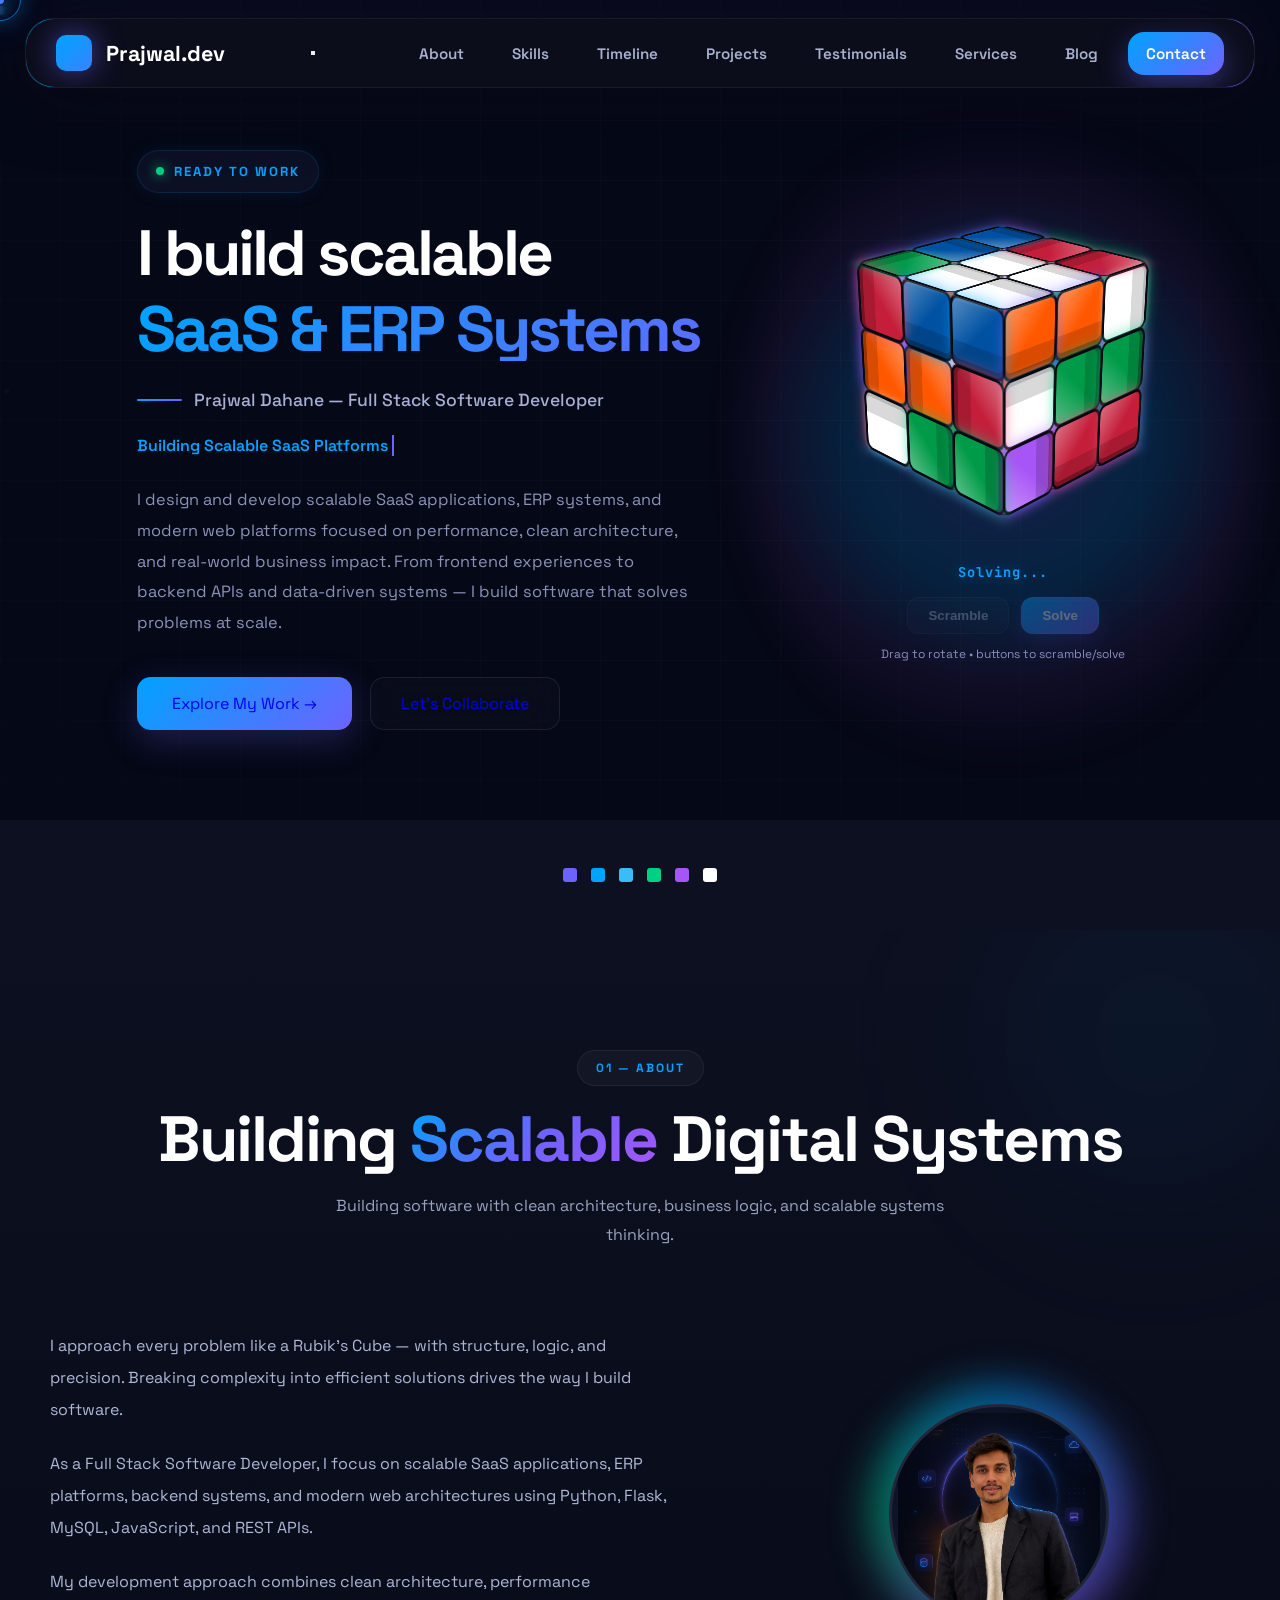
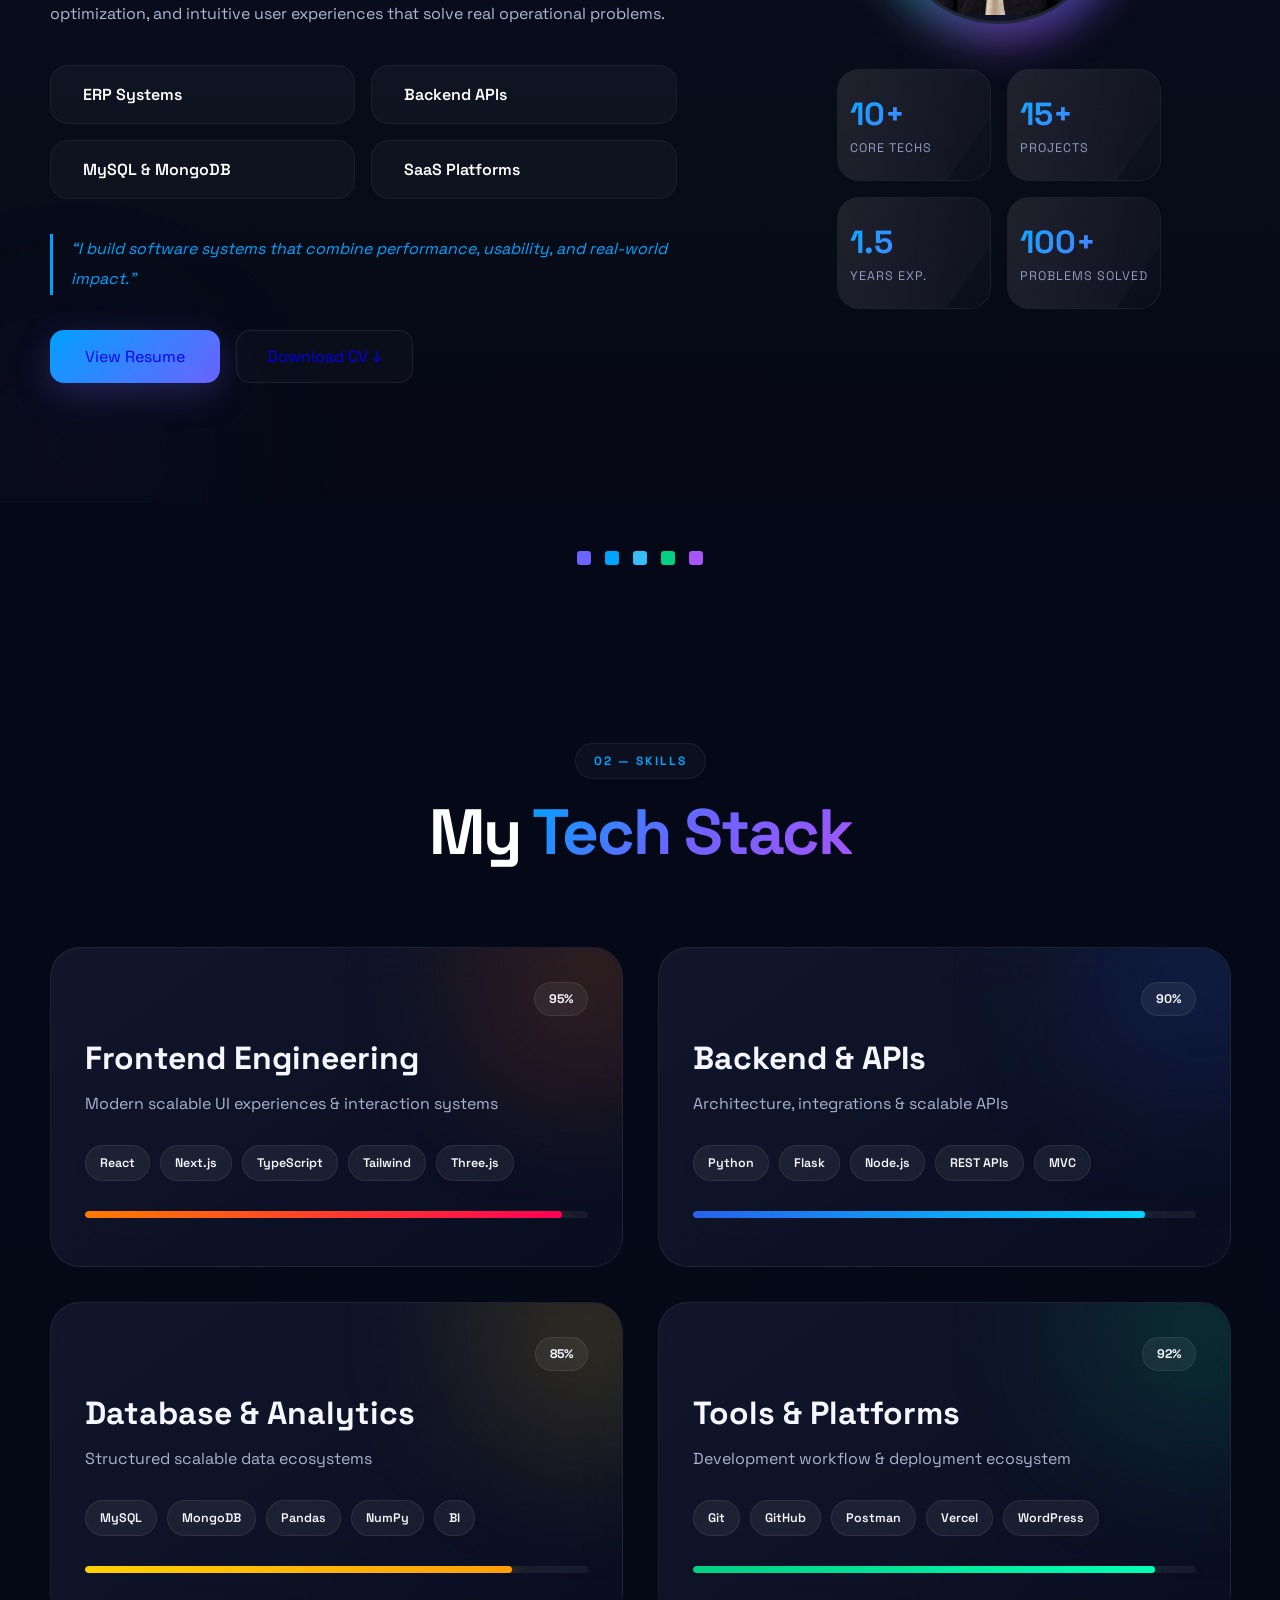
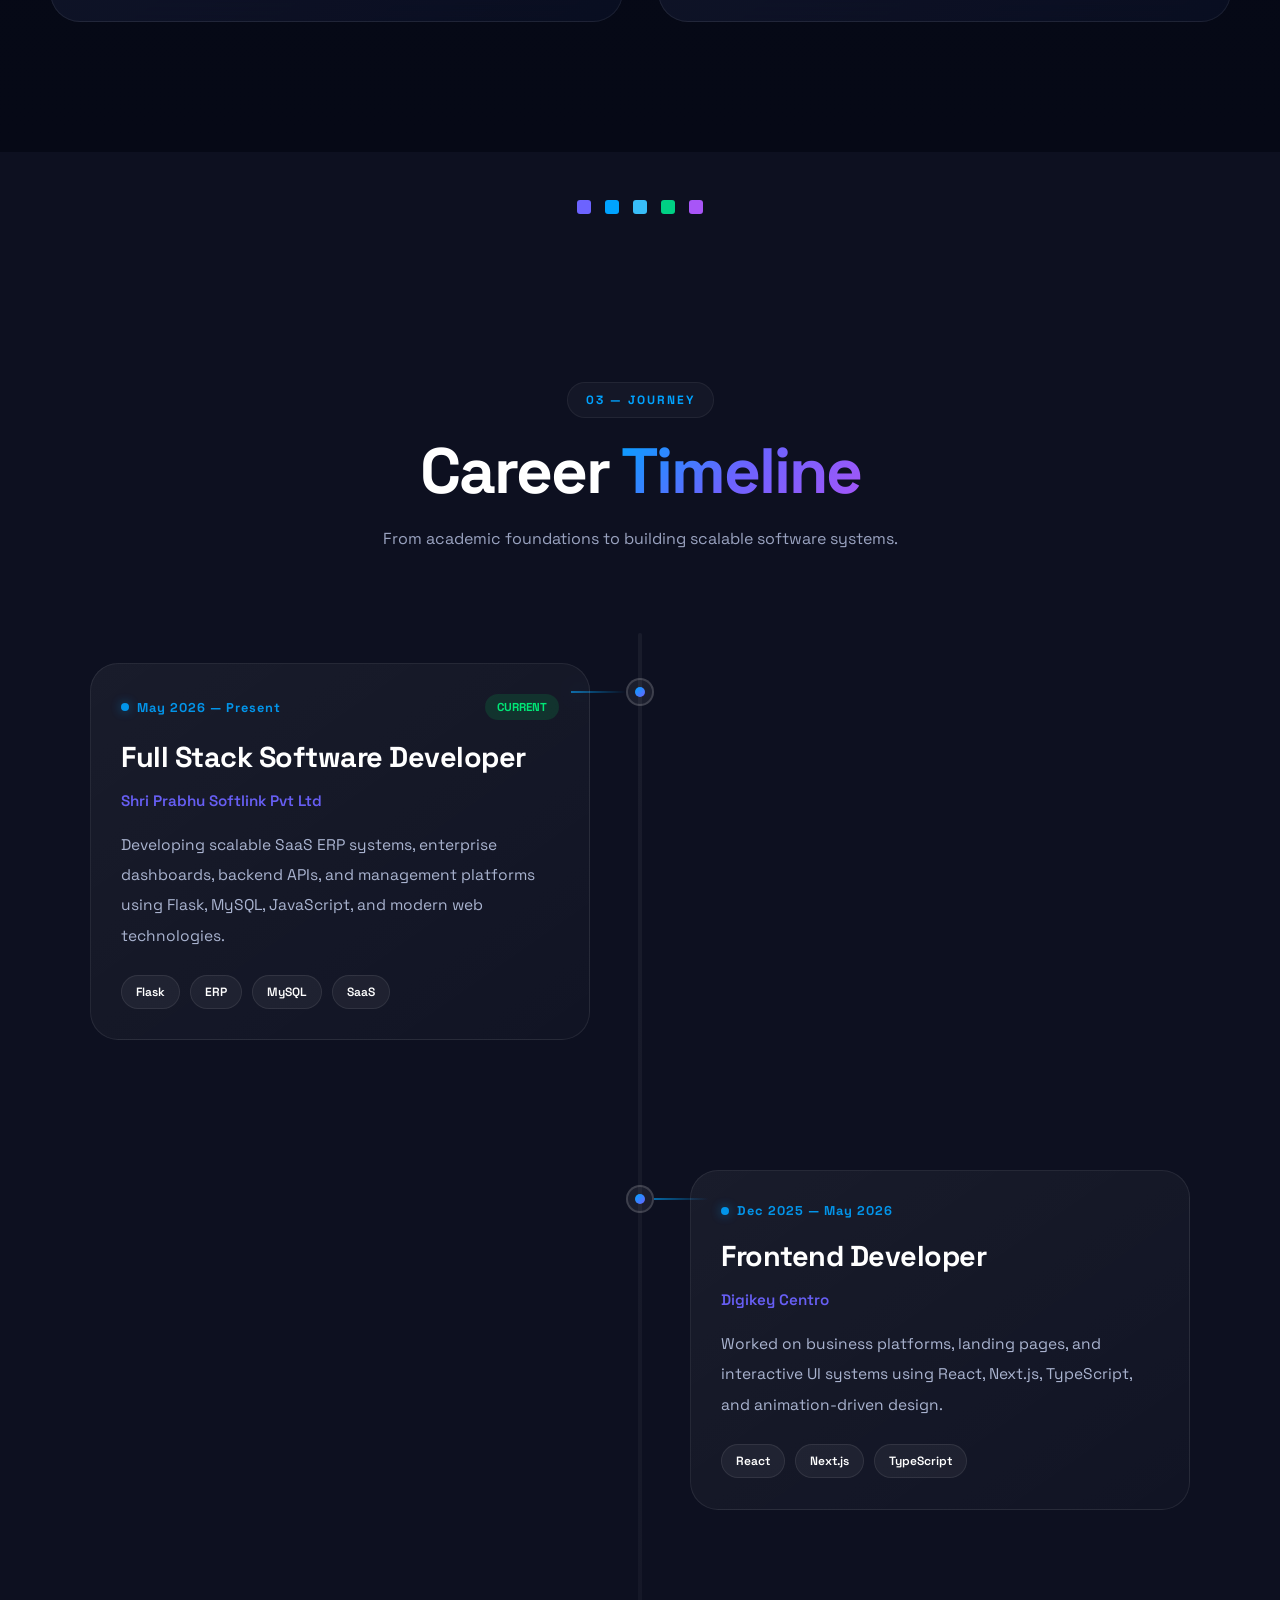
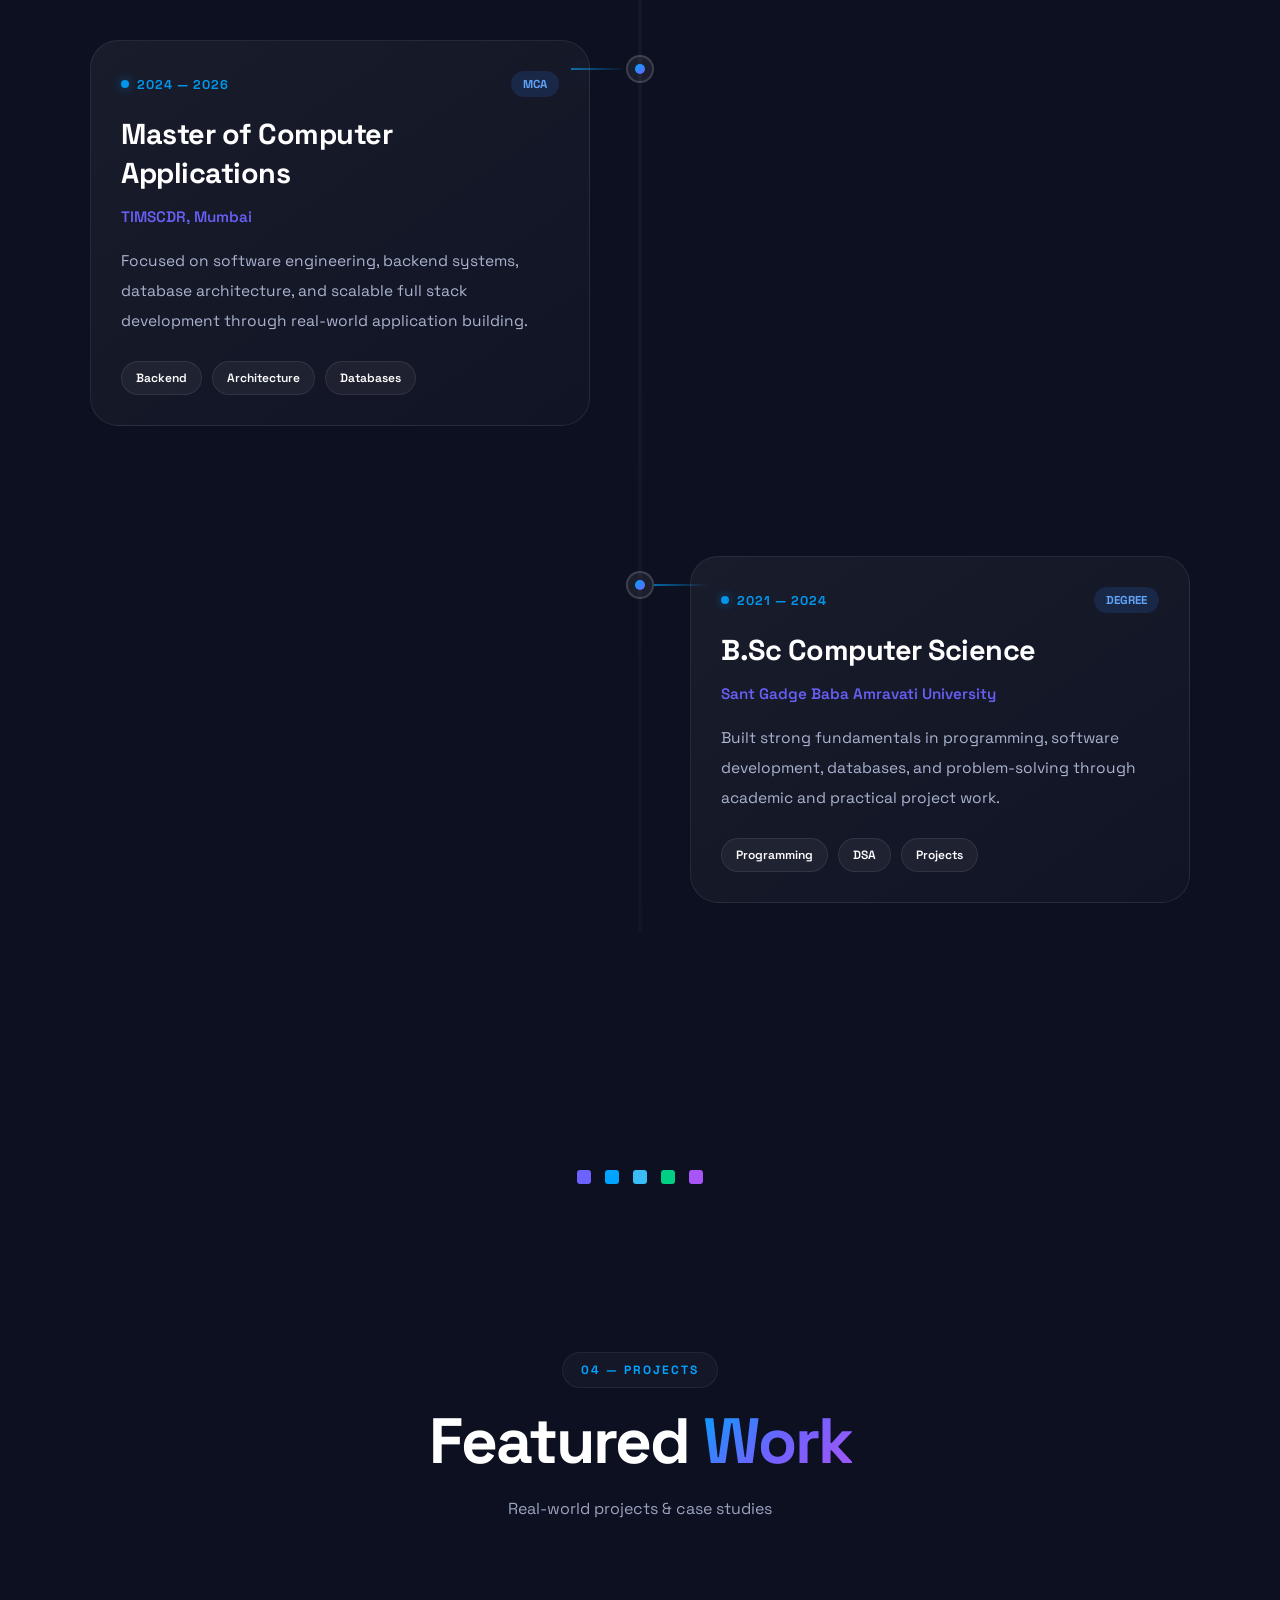
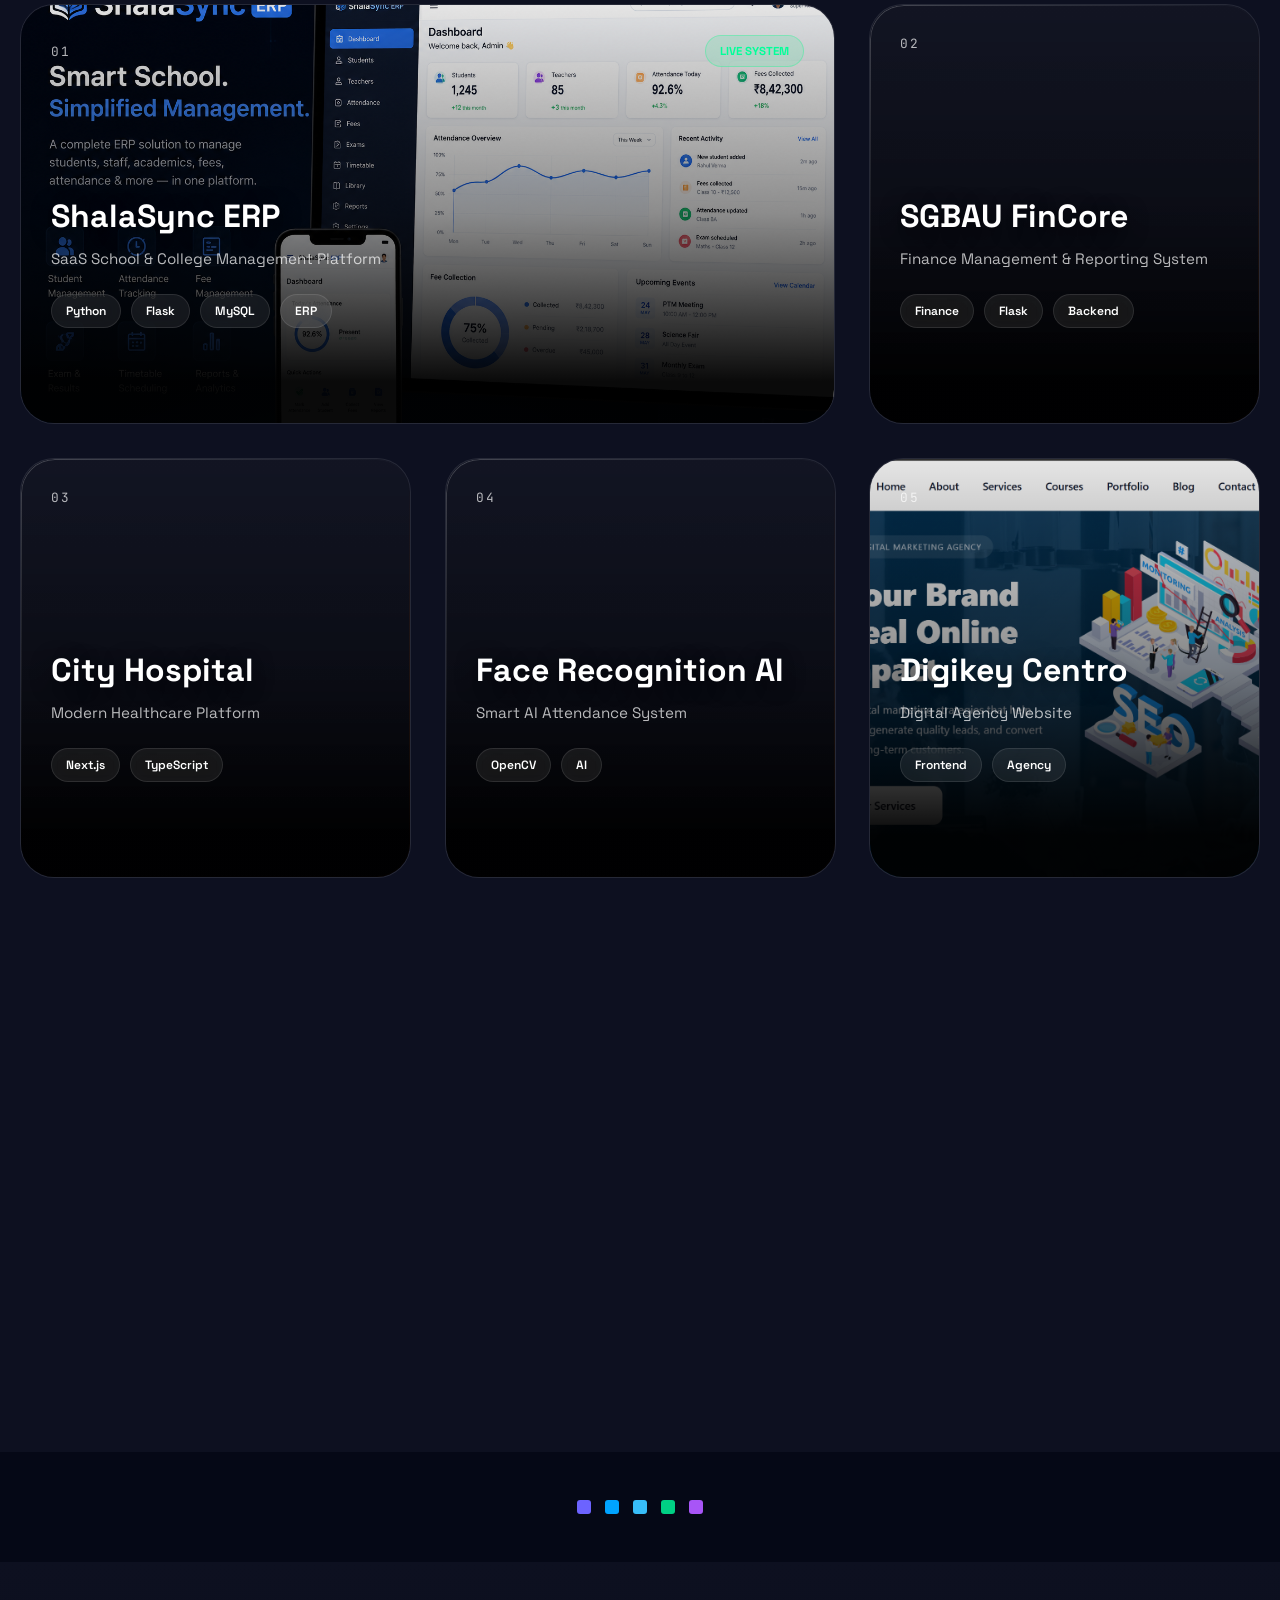
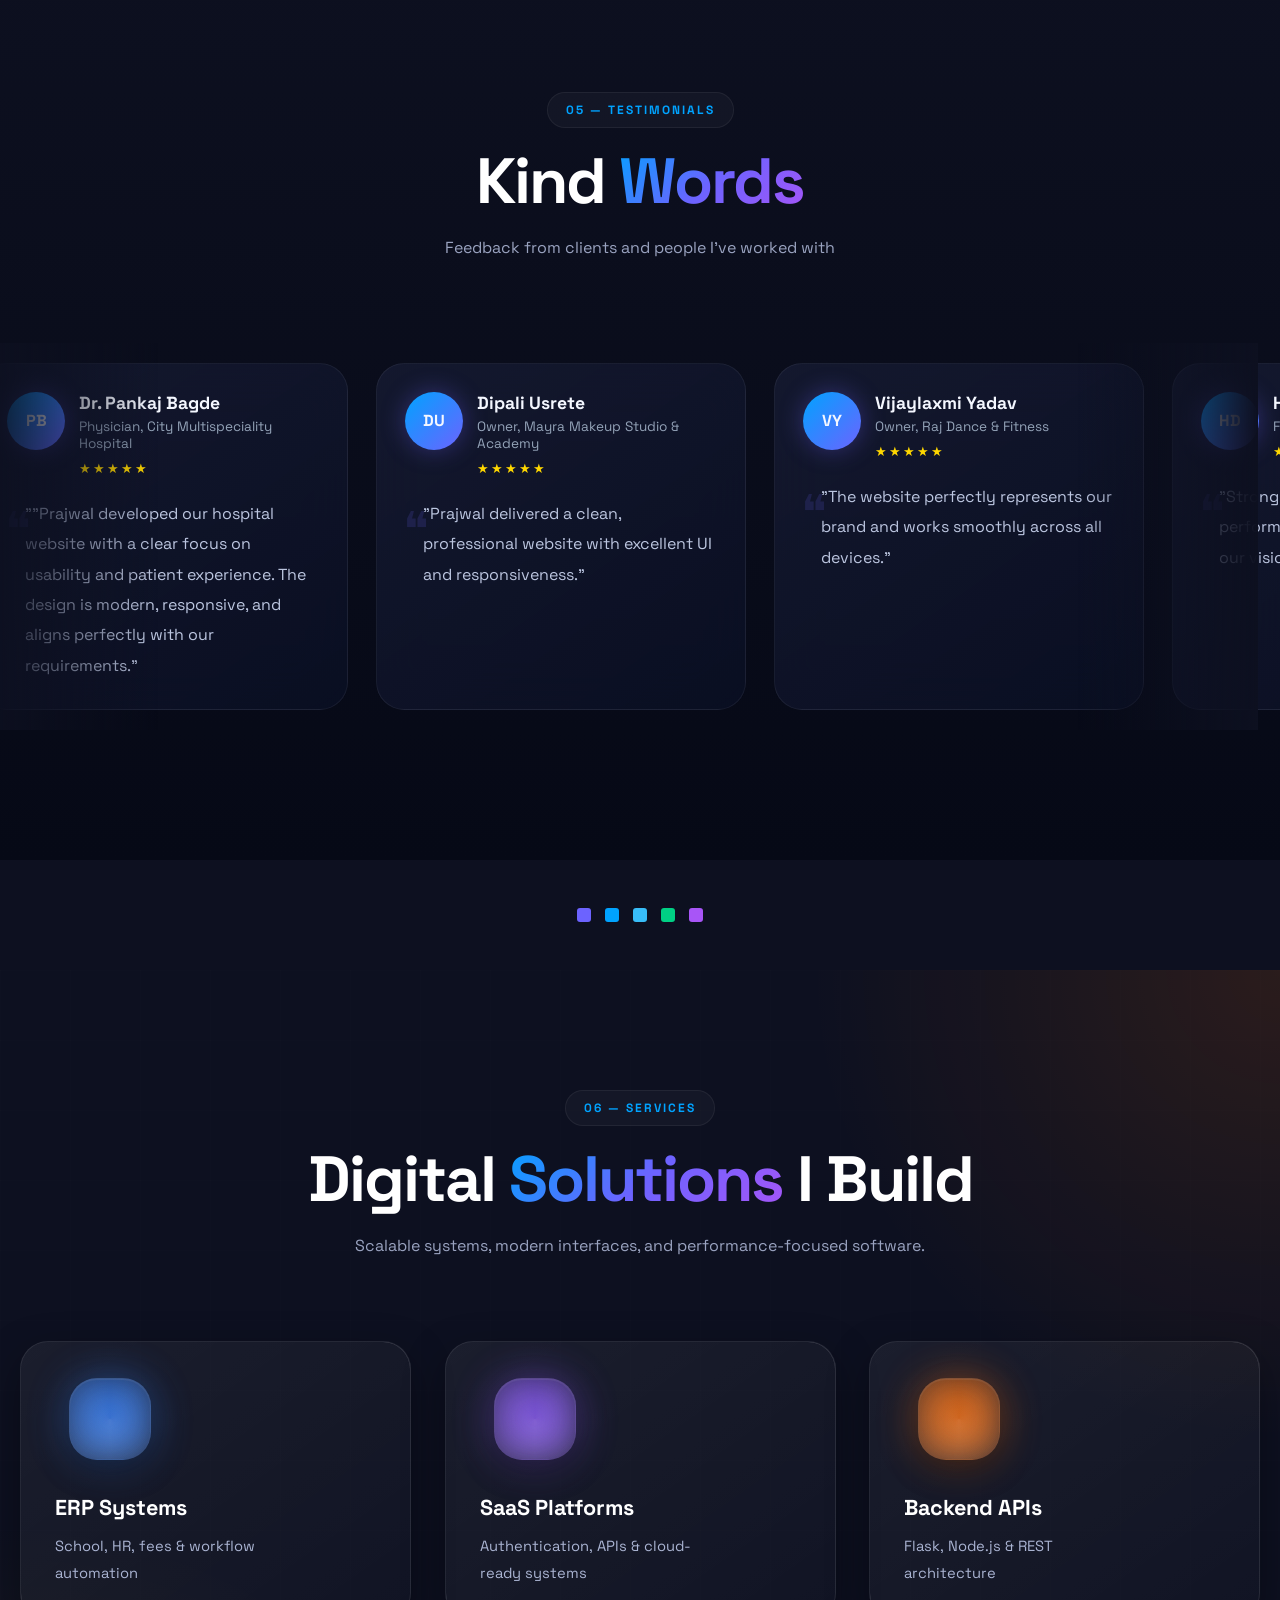
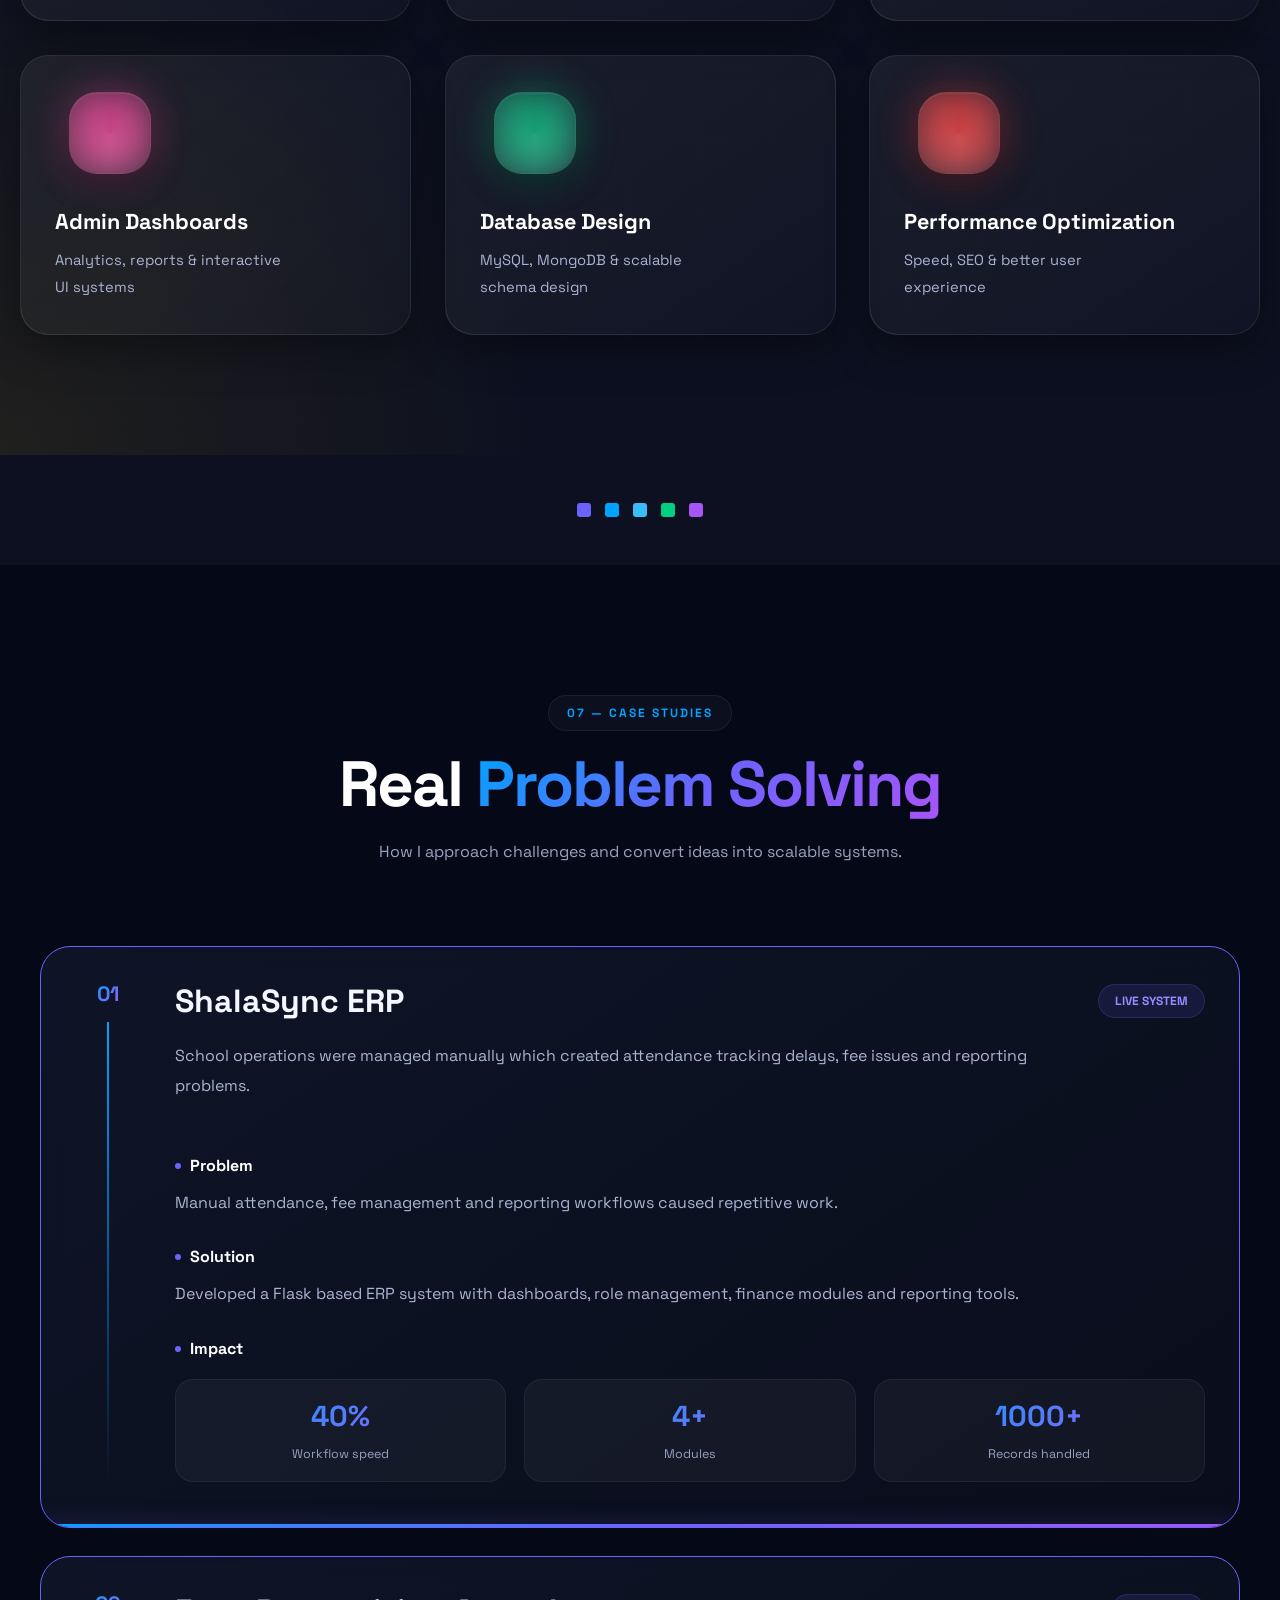
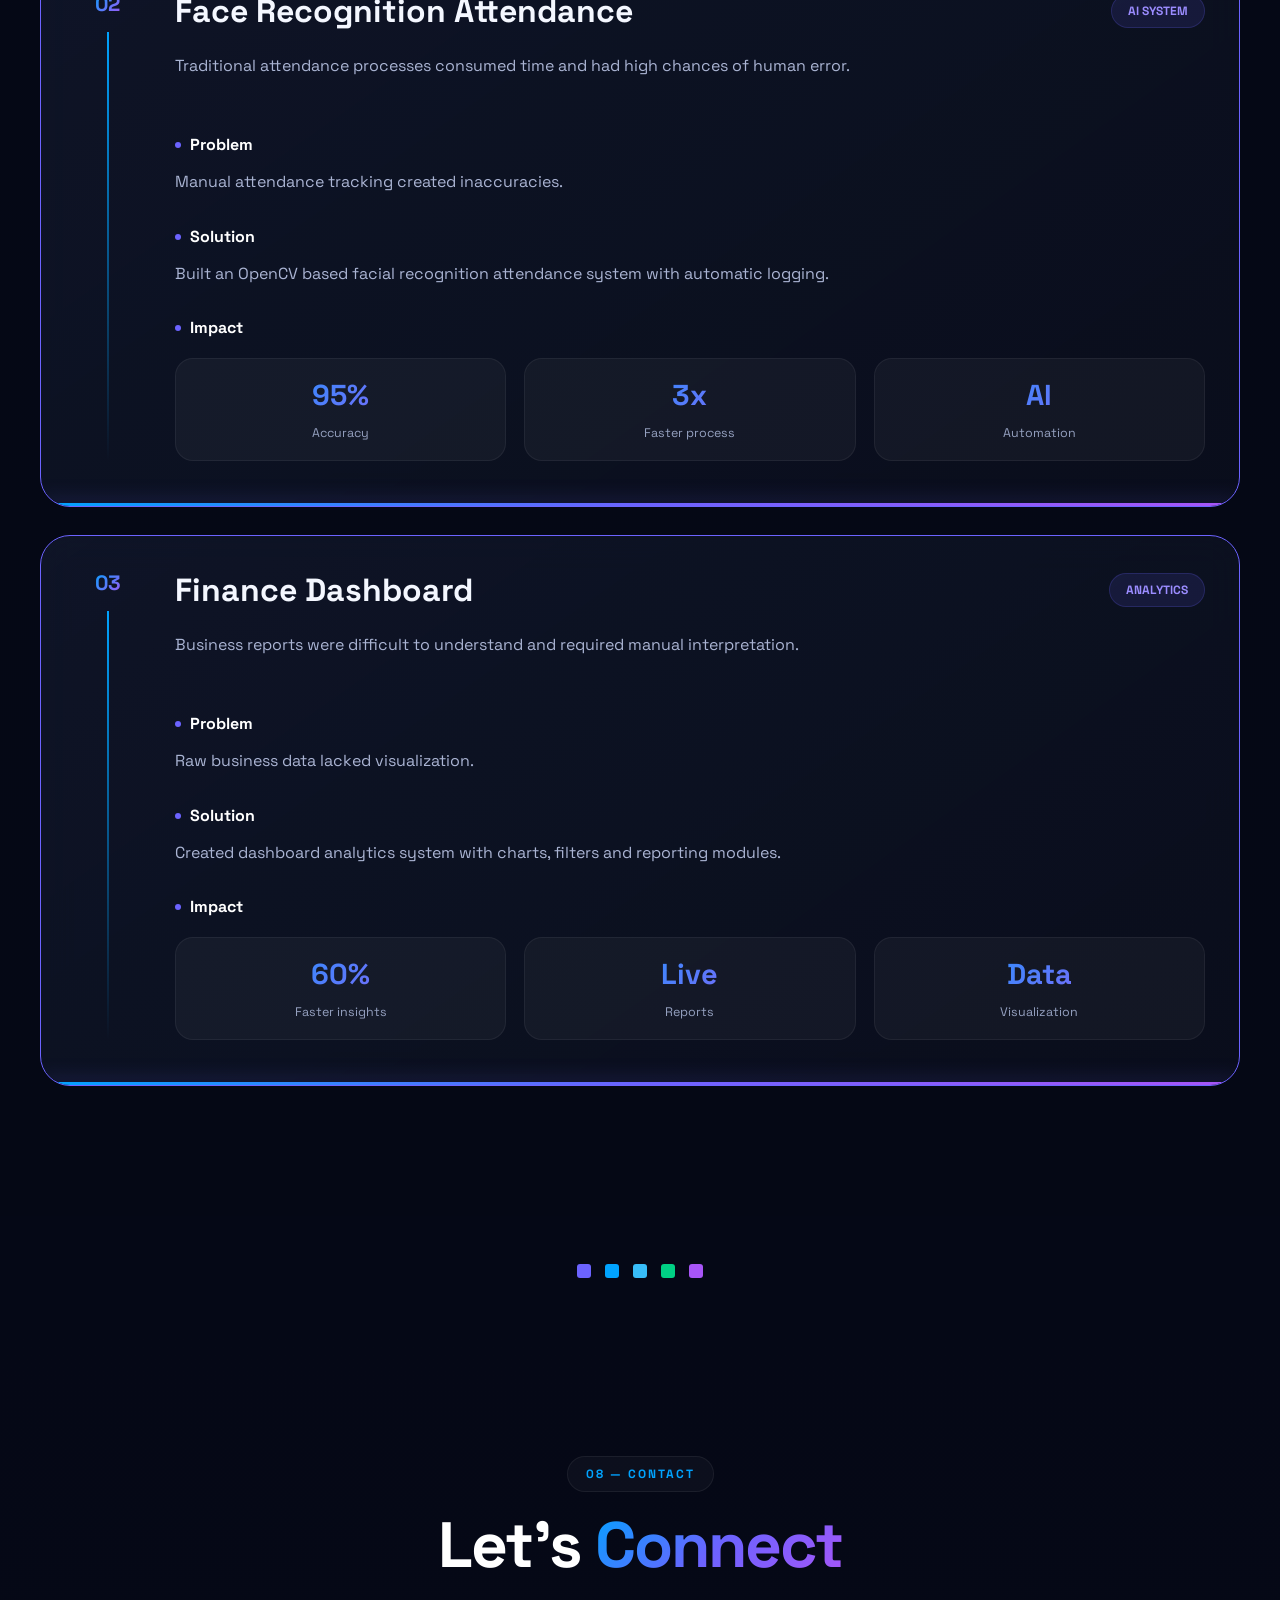
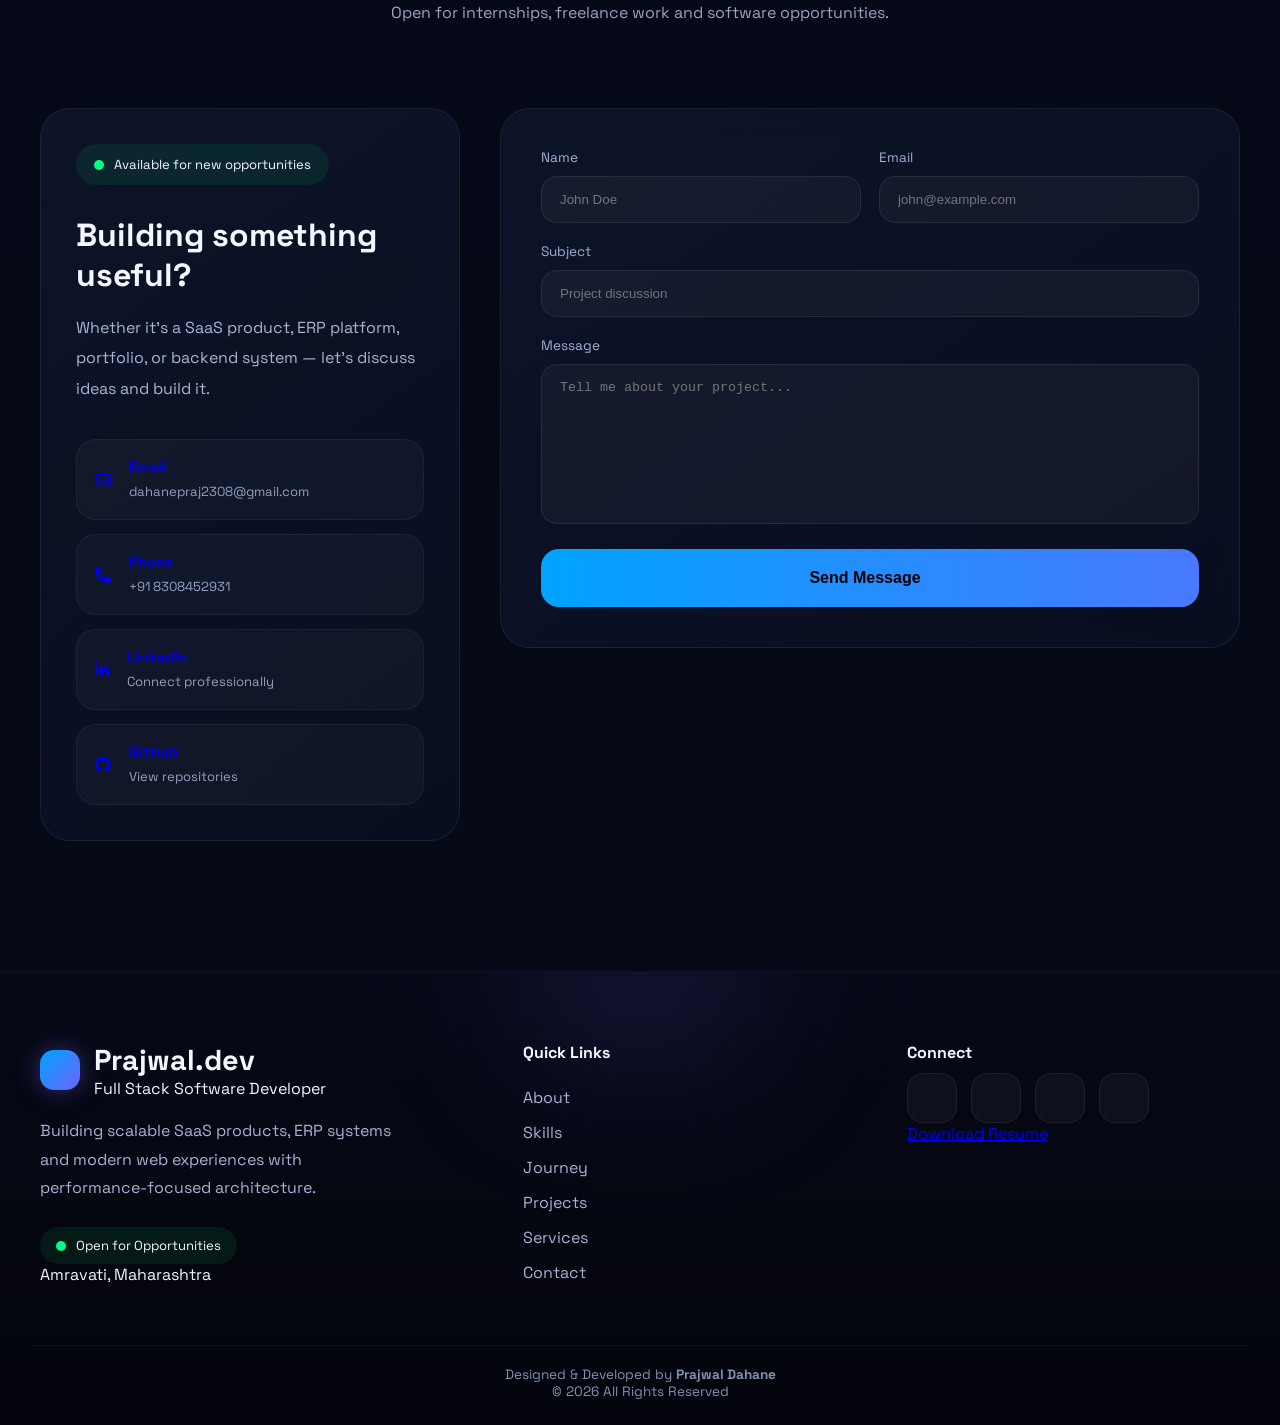
==== index.html @ 10ec92a9 "Revise portfolio information and footer text Updated portfolio details and footer content." ====
<!doctype html>
<html lang="en">
  <head>
    <link rel="icon" type="image/png" href="favicon.png" />
    <meta charset="UTF-8" />
    <meta name="viewport" content="width=device-width, initial-scale=1.0" />
    <title>Prajwal Dahane | Full Stack Software Developer</title>
    <meta
      name="description"
      content="Portfolio of Prajwal Dahane, a passionate web developer specializing in clean, fast, and beautiful web experiences."
    />

    <!-- OpenGraph Meta Tags -->
    <meta property="og:title" content="Prajwal Dahane| Portfolio" />
    <meta
      property="og:description"
      content="Explore my projects and skills in web development, specializing in elegant solutions to complex problems."
    />
    <meta property="og:image" content="preview.png" />
    <meta property="og:url" content="https://github.com/PrajwalD2308" />
    <meta property="og:type" content="website" />

    <!-- Structured Metadata (JSON-LD) -->
    <script type="application/ld+json">
      {
        "@context": "https://schema.org",
        "@type": "Person",
        "name": "Prajwal Dahane",
        "jobTitle": "Full Stack Software Developer",
        "url": "https://github.com/PrajwalD2308",
        "sameAs": [
          "https://github.com/PrajwalD2308",
          "https://www.linkedin.com/in/prajwaldahane/"
        ]
      }
    </script>

    <link
      href="https://fonts.googleapis.com/css2?family=Space+Grotesk:wght@300;400;500;600;700&family=JetBrains+Mono:wght@400;700&display=swap"
      rel="stylesheet"
    />

    <link rel="stylesheet"
    href="https://cdnjs.cloudflare.com/ajax/libs/font-awesome/6.7.2/css/all.min.css">
    
    <script
      type="text/javascript"
      src="https://cdn.jsdelivr.net/npm/@emailjs/browser@4/dist/email.min.js"
    ></script>
    <script type="text/javascript">
      (function () {
        // Replace "YOUR_PUBLIC_KEY" with your actual EmailJS Public Key
        emailjs.init({
          publicKey: "VpLGOSsSIQN26ucqH",
        });
      })();
    </script>

    <link rel="stylesheet" href="style.css" />
  </head>

  <body>
    <div id="cur"></div>
    <div id="cur-dot"></div>
    <div id="progress"></div>
    <canvas id="bg-canvas"></canvas>

    <!-- ═════════ NAVBAR ═════════ -->

<nav id="navbar">

  <a href="#hero" class="logo">

    <div class="logo-cube"></div>

    <span>Prajwal.dev</span>

  </a>

  <button
    class="nav-toggle"
    id="navToggle"
    aria-label="Toggle Menu"
  >

    <span></span>
    <span></span>
    <span></span>

  </button>

  <ul class="nav-links" id="navLinks">

    <li><a href="#about">About</a></li>

    <li><a href="#skills">Skills</a></li>

    <li><a href="#timeline">Timeline</a></li>

    <li><a href="#projects">Projects</a></li>

    <li><a href="#testimonials">Testimonials</a></li>

    <li><a href="#services">Services</a></li>

    <li><a href="#blog">Blog</a></li>

    <li>
      <a href="#contact" class="nav-cta">
        Contact
      </a>
    </li>

  </ul>

</nav>
    <!-- ════════ HERO ════════ -->
    <section id="hero">
      <div class="hero-bg-grid"></div>
      <div class="hero-content">
        <div class="badge">
          <div class="badge-dot"></div>
          Ready to work
        </div>
        <h1 class="hero-name">
          <span>I build scalable</span>
          <span class="line2">SaaS & ERP Systems</span>
        </h1>
        <p class="hero-role">Prajwal Dahane — Full Stack Software Developer</p>

        <p class="hero-typed"><span id="typed"></span></p>
        <p class="hero-desc">
          I design and develop scalable SaaS applications, ERP systems,
          and modern web platforms focused on performance, clean architecture,
          and real-world business impact. From frontend experiences to backend
          APIs and data-driven systems — I build software that solves problems
          at scale.
        </p>
        <div class="hero-btns">
          <a href="#projects" class="btn-p btn-m">Explore My Work &rarr;</a>
          <a href="#contact" class="btn-s btn-m">Let’s Collaborate</a>
        </div>
      </div>

      <!-- 3D Rubik's Cube -->
      <div class="cube-wrapper" id="cubeWrapper">
        <div class="cube-aura"></div>
        <div class="cube-viewport">
          <div id="cubeScene"></div>
        </div>
        <div class="cube-ui">
          <div class="cube-status" id="cubeStatus">Initializing...</div>
          <div class="cube-btns">
            <button class="cbtn btn-m" id="btnScramble">Scramble</button>
            <button class="cbtn cbtn-solve btn-m" id="btnSolve">Solve</button>
          </div>
          <div class="cube-hint">
            Drag to rotate &bull; buttons to scramble/solve
          </div>
        </div>
      </div>
    </section>
    

    <!-- DIVIDER -->
    <div class="pips" style="background: var(--bg2)">
      <div class="pip"></div>
      <div class="pip"></div>
      <div class="pip"></div>
      <div class="pip"></div>
      <div class="pip"></div>
      <div class="pip"></div>
    </div>

    <!-- ════════ ABOUT ════════ -->

<section id="about">

    <div class="sec-head up">

        <div class="sec-tag">
            01 — About
        </div>

        <h2 class="sec-title">
            Building <span>Scalable</span> Digital Systems
        </h2>

        <p class="sec-sub">
            Building software with clean architecture, business logic,
            and scalable systems thinking.
        </p>

    </div>


    <div class="about-container">

        <!-- LEFT -->

        <div class="about-bio up">

            <div class="about-text">

                <p>
                    I approach every problem like a Rubik’s Cube —
                    with structure, logic, and precision.
                    Breaking complexity into efficient solutions
                    drives the way I build software.
                </p>

                <p>
                    As a Full Stack Software Developer, I focus on scalable
                    SaaS applications, ERP platforms, backend systems,
                    and modern web architectures using Python,
                    Flask, MySQL, JavaScript, and REST APIs.
                </p>

                <p>
                    My development approach combines clean architecture,
                    performance optimization, and intuitive user experiences
                    that solve real operational problems.
                </p>


                <!-- MINI STACK -->

                <div class="about-mini-grid">

                    <div class="mini-card">
                        <i data-lucide="layout-dashboard"></i>
                        <span>ERP Systems</span>
                    </div>

                    <div class="mini-card">
                        <i data-lucide="server-cog"></i>
                        <span>Backend APIs</span>
                    </div>

                    <div class="mini-card">
                        <i data-lucide="database"></i>
                        <span>MySQL & MongoDB</span>
                    </div>

                    <div class="mini-card">
                        <i data-lucide="layers-3"></i>
                        <span>SaaS Platforms</span>
                    </div>

                </div>


                <p class="about-accent">

                    “I build software systems that combine
                    performance, usability, and real-world impact.”

                </p>


                <div class="about-cta">

                    <a href="resumee.pdf"
                    target="_blank"
                    class="btn-p btn-m">

                        View Resume

                    </a>


                    <a href="resumee.pdf"
                    download
                    class="btn-s btn-m">

                        Download CV ↓

                    </a>

                </div>

            </div>

        </div>



        <!-- RIGHT -->

        <div class="about-right-col up">

            <div class="about-photo-wrap">

                <div class="about-photo">

                    <img
                    src="images/preview_about.png"
                    alt="Prajwal Dahane"
                    loading="lazy">

                </div>

                <div class="about-photo-glow"></div>

            </div>


            <div class="about-stats-wrapper">

                <div class="stats">

                    <div class="stat">
                        <div class="stat-n"
                        data-target="10">0</div>

                        <div class="stat-l">
                            Core Techs
                        </div>
                    </div>

                    <div class="stat">
                        <div class="stat-n"
                        data-target="15">0</div>

                        <div class="stat-l">
                            Projects
                        </div>
                    </div>

                    <div class="stat">
                        <div class="stat-n"
                        data-target="1.5"
                        data-decimals="1">0</div>

                        <div class="stat-l">
                            Years Exp.
                        </div>
                    </div>

                    <div class="stat">
                        <div class="stat-n"
                        data-target="100">0</div>

                        <div class="stat-l">
                            Problems Solved
                        </div>
                    </div>

                </div>

            </div>

        </div>

    </div>

</section>

    <div class="pips" style="background: var(--bg)">
      <div class="pip"></div>
      <div class="pip"></div>
      <div class="pip"></div>
      <div class="pip"></div>
      <div class="pip"></div>
    </div>

    <!-- ════════ SKILLS ════════ -->
    <section id="skills">
      <div class="sec-head">
        <div class="sec-tag">02 &mdash; Skills</div>
        <h2 class="sec-title">My <span>Tech Stack</span></h2>
      </div>

      <div class="skills-grid">

<!-- FRONTEND -->
<div class="skill-card sk-html up">

<div class="skill-glow"></div>
<div class="skill-orb"></div>

<div class="skill-top">

<div class="skill-icon-wrap">
<img loading="lazy"
src="https://skillicons.dev/icons?i=react,nextjs,ts"
alt="">
</div>

<div class="skill-level">
95%
</div>

</div>

<div class="sk-name">
Frontend Engineering
</div>

<div class="sk-sub">
Modern scalable UI experiences & interaction systems
</div>

<div class="skill-tags">
<span>React</span>
<span>Next.js</span>
<span>TypeScript</span>
<span>Tailwind</span>
<span>Three.js</span>
</div>

<div class="bar-wrap">
<div class="bar" data-w="95"></div>
</div>

</div>


<!-- BACKEND -->

<div class="skill-card sk-css up">

<div class="skill-glow"></div>
<div class="skill-orb"></div>

<div class="skill-top">

<div class="skill-icon-wrap">
<img loading="lazy"
src="https://skillicons.dev/icons?i=python,flask,nodejs"
alt="">
</div>

<div class="skill-level">
90%
</div>

</div>

<div class="sk-name">
Backend & APIs
</div>

<div class="sk-sub">
Architecture, integrations & scalable APIs
</div>

<div class="skill-tags">
<span>Python</span>
<span>Flask</span>
<span>Node.js</span>
<span>REST APIs</span>
<span>MVC</span>
</div>

<div class="bar-wrap">
<div class="bar" data-w="90"></div>
</div>

</div>


<!-- DATABASE -->

<div class="skill-card sk-js up">

<div class="skill-glow"></div>
<div class="skill-orb"></div>

<div class="skill-top">

<div class="skill-icon-wrap">
<img loading="lazy"
src="https://skillicons.dev/icons?i=mysql,mongodb,postgres"
alt="">
</div>

<div class="skill-level">
85%
</div>

</div>

<div class="sk-name">
Database & Analytics
</div>

<div class="sk-sub">
Structured scalable data ecosystems
</div>

<div class="skill-tags">
<span>MySQL</span>
<span>MongoDB</span>
<span>Pandas</span>
<span>NumPy</span>
<span>BI</span>
</div>

<div class="bar-wrap">
<div class="bar" data-w="85"></div>
</div>

</div>


<!-- TOOLS -->

<div class="skill-card sk-py up">

<div class="skill-glow"></div>
<div class="skill-orb"></div>

<div class="skill-top">

<div class="skill-icon-wrap">
<img loading="lazy"
src="https://skillicons.dev/icons?i=git,github,vscode,postman"
alt="">
</div>

<div class="skill-level">
92%
</div>

</div>

<div class="sk-name">
Tools & Platforms
</div>

<div class="sk-sub">
Development workflow & deployment ecosystem
</div>

<div class="skill-tags">
<span>Git</span>
<span>GitHub</span>
<span>Postman</span>
<span>Vercel</span>
<span>WordPress</span>
</div>

<div class="bar-wrap">
<div class="bar" data-w="92"></div>
</div>

</div>

</div>

 </section>

    <div class="pips" style="background: var(--bg2)">
      <div class="pip"></div>
      <div class="pip"></div>
      <div class="pip"></div>
      <div class="pip"></div>
      <div class="pip"></div>
    </div>

    
    <!-- ════════ TIMELINE ════════ -->
<section id="timeline">

  <div class="sec-head">
    <div class="sec-tag">03 — Journey</div>

    <h2 class="sec-title">
      Career <span>Timeline</span>
    </h2>

    <p class="sec-sub">
      From academic foundations to building scalable software systems.
    </p>
  </div>

  <div class="timeline-wrapper">

    <!-- CENTER LINE -->
    <div class="timeline-line">
      <span class="timeline-progress"></span>
    </div>

    <!-- ITEM 1 -->
    <div class="timeline-item left up">

      <div class="timeline-node">
        <span></span>
      </div>

      <div class="timeline-card">

        <div class="timeline-top">

          <span class="timeline-year">
            May 2026 — Present
          </span>

          <div class="timeline-badge work">
            Current
          </div>

        </div>

        <h3>
          Full Stack Software Developer
        </h3>

        <div class="timeline-org">
          Shri Prabhu Softlink Pvt Ltd
        </div>

        <p>
          Developing scalable SaaS ERP systems, enterprise dashboards,
          backend APIs, and management platforms using Flask,
          MySQL, JavaScript, and modern web technologies.
        </p>

        <div class="timeline-tags">
          <span>Flask</span>
          <span>ERP</span>
          <span>MySQL</span>
          <span>SaaS</span>
        </div>

      </div>

    </div>

    <!-- ITEM 2 -->
    <div class="timeline-item right up">

      <div class="timeline-node">
        <span></span>
      </div>

      <div class="timeline-card">

        <div class="timeline-top">

          <span class="timeline-year">
            Dec 2025 — May 2026
          </span>

        </div>

        <h3>
          Frontend Developer
        </h3>

        <div class="timeline-org">
          Digikey Centro
        </div>

        <p>
          Worked on business platforms, landing pages,
          and interactive UI systems using React,
          Next.js, TypeScript, and animation-driven design.
        </p>

        <div class="timeline-tags">
          <span>React</span>
          <span>Next.js</span>
          <span>TypeScript</span>
        </div>

      </div>

    </div>

    <!-- ITEM 3 -->
    <div class="timeline-item left up">

      <div class="timeline-node">
        <span></span>
      </div>

      <div class="timeline-card">

        <div class="timeline-top">

          <span class="timeline-year">
            2024 — 2026
          </span>

          <div class="timeline-badge edu">
            MCA
          </div>

        </div>

        <h3>
          Master of Computer Applications
        </h3>

        <div class="timeline-org">
          TIMSCDR, Mumbai
        </div>

        <p>
          Focused on software engineering, backend systems,
          database architecture, and scalable full stack development
          through real-world application building.
        </p>

        <div class="timeline-tags">
          <span>Backend</span>
          <span>Architecture</span>
          <span>Databases</span>
        </div>

      </div>

    </div>

    <!-- ITEM 4 -->
    <div class="timeline-item right up">

      <div class="timeline-node">
        <span></span>
      </div>

      <div class="timeline-card">

        <div class="timeline-top">

          <span class="timeline-year">
            2021 — 2024
          </span>

          <div class="timeline-badge edu">
            Degree
          </div>

        </div>

        <h3>
          B.Sc Computer Science
        </h3>

        <div class="timeline-org">
          Sant Gadge Baba Amravati University
        </div>

        <p>
          Built strong fundamentals in programming,
          software development, databases,
          and problem-solving through academic
          and practical project work.
        </p>

        <div class="timeline-tags">
          <span>Programming</span>
          <span>DSA</span>
          <span>Projects</span>
        </div>

      </div>

    </div>

  </div>

</section>

    <div class="pips" style="background: var(--bg2)">
      <div class="pip"></div>
      <div class="pip"></div>
      <div class="pip"></div>
      <div class="pip"></div>
      <div class="pip"></div>
    </div>

    <!-- ════════ PROJECTS ════════ -->
    <section id="projects">
      <div class="sec-head">
        <div class="sec-tag">04 — Projects</div>
        <h2 class="sec-title">Featured <span>Work</span></h2>
        <p class="sec-sub">Real-world projects & case studies</p>
      </div>

      <div class="projects-grid">

  <!-- PROJECT 1 -->
  <div class="proj featured p1 up">

    <div class="proj-card">

      <div
        class="proj-bg"
        style="background-image:url('images/shala_sync.png')"
      ></div>

      <div class="proj-overlay"></div>

      <div class="proj-glow"></div>

      <div class="proj-content">

        <div class="proj-top">

          <span class="proj-num">01</span>

          <div class="proj-status live">
            LIVE SYSTEM
          </div>

        </div>

        <h3 class="proj-title">
          ShalaSync ERP
        </h3>

        <p class="proj-sub">
          SaaS School & College Management Platform
        </p>

        <div class="proj-tags">

          <span class="ptag">Python</span>
          <span class="ptag">Flask</span>
          <span class="ptag">MySQL</span>
          <span class="ptag">ERP</span>

        </div>

        <div class="proj-actions">

          <a href="https://github.com/PrajwalD2308"
            class="proj-action live-btn">

            <i data-lucide="arrow-up-right"></i>
            Case Study

          </a>

          <a href="https://github.com/PrajwalD2308"
            class="proj-action code-btn">

            <i data-lucide="layout-dashboard"></i>
            ERP Demo

          </a>

        </div>

      </div>

    </div>

  </div>

  <!-- PROJECT 2 -->
  <div class="proj p2 up">

    <div class="proj-card">

      <div
        class="proj-bg"
        style="background-image:url('https://i1-c.pinimg.com/736x/14/ef/94/14ef945299e6a0d8a6f95e8249550921.jpg')"
      ></div>

      <div class="proj-overlay"></div>

      <div class="proj-glow"></div>

      <div class="proj-content">

        <div class="proj-top">

          <span class="proj-num">02</span>

        </div>

        <h3 class="proj-title">
          SGBAU FinCore
        </h3>

        <p class="proj-sub">
          Finance Management & Reporting System
        </p>

        <div class="proj-tags">

          <span class="ptag">Finance</span>
          <span class="ptag">Flask</span>
          <span class="ptag">Backend</span>

        </div>

        <div class="proj-actions">

          <a href="https://your-live-link.com"
            target="_blank"
            class="proj-action live-btn">

            <i data-lucide="arrow-up-right"></i>
            Live Demo

          </a>

          <a href="https://github.com/PrajwalD2308"
            target="_blank"
            class="proj-action code-btn">

            <i data-lucide="github"></i>
            Source

          </a>

        </div>

      </div>

    </div>

  </div>

  <!-- PROJECT 3 -->
  <div class="proj p3 up">

    <div class="proj-card">

      <div
        class="proj-bg"
        style="background-image:url('https://i.pinimg.com/736x/97/1e/d9/971ed93b08d16b28b3a2ca575693590f.jpg')"
      ></div>

      <div class="proj-overlay"></div>

      <div class="proj-glow"></div>

      <div class="proj-content">

        <div class="proj-top">

          <span class="proj-num">03</span>

        </div>

        <h3 class="proj-title">
          City Hospital
        </h3>

        <p class="proj-sub">
          Modern Healthcare Platform
        </p>

        <div class="proj-tags">

          <span class="ptag">Next.js</span>
          <span class="ptag">TypeScript</span>

        </div>

        <div class="proj-actions">

        <a href="https://city-multispeciality-hospital-websi.vercel.app/"
          target="_blank"
          class="proj-action live-btn">

          <i data-lucide="arrow-up-right"></i>
          Live Demo

        </a>

        <a href="https://github.com/PrajwalD2308"
          target="_blank"
          class="proj-action code-btn">

          <i data-lucide="github"></i>
          Source

        </a>

      </div>

      </div>

    </div>

  </div>

  <!-- PROJECT 4 -->
  <div class="proj p4 up">

    <div class="proj-card">

      <div
        class="proj-bg"
        style="background-image:url('https://i.pinimg.com/736x/0f/7b/e2/0f7be2f2c3b49a7dde159e8d4528d71f.jpg')"
      ></div>

      <div class="proj-overlay"></div>

      <div class="proj-glow"></div>

      <div class="proj-content">

        <div class="proj-top">

          <span class="proj-num">04</span>

        </div>

        <h3 class="proj-title">
          Face Recognition AI
        </h3>

        <p class="proj-sub">
          Smart AI Attendance System
        </p>

        <div class="proj-tags">

          <span class="ptag">OpenCV</span>
          <span class="ptag">AI</span>

        </div>

        <div class="proj-actions">

          <a href="https://your-live-link.com"
            target="_blank"
            class="proj-action live-btn">

            <i data-lucide="arrow-up-right"></i>
            Live Demo

          </a>

          <a href="https://github.com/PrajwalD2308"
            target="_blank"
            class="proj-action code-btn">

            <i data-lucide="github"></i>
            Source

          </a>

        </div>

      </div>

    </div>

  </div>

  <!-- PROJECT 5 -->
  <div class="proj p5 up">

    <div class="proj-card">

      <div
        class="proj-bg"
        style="background-image:url('/images/digikey.png')"
      ></div>

      <div class="proj-overlay"></div>

      <div class="proj-glow"></div>

      <div class="proj-content">

        <div class="proj-top">

          <span class="proj-num">05</span>

        </div>

        <h3 class="proj-title">
          Digikey Centro
        </h3>

        <p class="proj-sub">
          Digital Agency Website
        </p>

        <div class="proj-tags">

          <span class="ptag">Frontend</span>
          <span class="ptag">Agency</span>

        </div>

        <div class="proj-actions">

        <a href="https://www.digikeycentro.com/"
          target="_blank"
          class="proj-action live-btn">

          <i data-lucide="arrow-up-right"></i>
          Live Demo

        </a>

        <a href="https://github.com/PrajwalD2308"
          target="_blank"
          class="proj-action code-btn">

          <i data-lucide="github"></i>
          Source

        </a>

      </div>

      </div>

    </div>

  </div>

  <!-- PROJECT 6 -->
  <div class="proj p6 up">

    <div class="proj-card">

      <div
        class="proj-bg"
        style="background-image:url('https://i.pinimg.com/736x/94/42/02/94420297811f1a73f6996784052c5961.jpg')"
      ></div>

      <div class="proj-overlay"></div>

      <div class="proj-glow"></div>

      <div class="proj-content">

        <div class="proj-top">

          <span class="proj-num">06</span>

        </div>

        <h3 class="proj-title">
          Mayra Academy
        </h3>

        <p class="proj-sub">
          Beauty & Salon Academy Platform
        </p>

        <div class="proj-tags">

          <span class="ptag">Next.js</span>
          <span class="ptag">Business</span>

        </div>

        <div class="proj-actions">

        <a href="https://www.mayrasalonandacademy.com/"
          target="_blank"
          class="proj-action live-btn">

          <i data-lucide="arrow-up-right"></i>
          Live Demo

        </a>

        <a href="https://github.com/PrajwalD2308"
          target="_blank"
          class="proj-action code-btn">

          <i data-lucide="github"></i>
          Source

        </a>

      </div>

      </div>

    </div>

  </div>

</div>
</section>

    <div class="pips" style="background: var(--bg)">
      <div class="pip"></div>
      <div class="pip"></div>
      <div class="pip"></div>
      <div class="pip"></div>
      <div class="pip"></div>
    </div>
    <!-- ════════ TESTIMONALS ════════ -->
    <section id="testimonials">
      <div class="sec-head">
        <div class="sec-tag">05 — Testimonials</div>
        <h2 class="sec-title">Kind <span>Words</span></h2>
        <p class="sec-sub">Feedback from clients and people I’ve worked with</p>
      </div>

      <div class="testi-wrapper">
        <!-- fade edges -->
        <div class="fade left"></div>
        <div class="fade right"></div>

        <div class="testi-track">
          <!-- CARD -->
          <div class="testi-card">
            <div class="testi-top">

            <div class="avatar">PB</div>

            <div class="testi-info">

            <h4>Dr. Pankaj Bagde</h4>

            <p>Physician, City Multispeciality Hospital</p>

            <div class="testi-stars">
            ★★★★★
            </div>

            </div>

            </div>
            <p class="testi-text">
              ""Prajwal developed our hospital website with a clear focus on
              usability and patient experience. The design is modern,
              responsive, and aligns perfectly with our requirements."
            </p>
          </div>
          <div class="testi-card">
            <div class="testi-top">
              <div class="avatar">DU</div>

              <div class="testi-info">
                <h4>Dipali Usrete</h4>
                <p>Owner, Mayra Makeup Studio & Academy</p>
                <div class="testi-stars">
                ★★★★★
                </div>
              </div>
            </div>
            <p class="testi-text">
              "Prajwal delivered a clean, professional website with excellent UI
              and responsiveness."
            </p>
          </div>

          <div class="testi-card">
            <div class="testi-top">
              <div class="avatar">VY</div>
              <div class="testi-info">
                <h4>Vijaylaxmi Yadav</h4>
                <p>Owner, Raj Dance & Fitness</p>
                <div class="testi-stars">
                ★★★★★
                </div>
              </div>
            </div>
            <p class="testi-text">
              "The website perfectly represents our brand and works smoothly
              across all devices."
            </p>
          </div>

          <div class="testi-card">
            <div class="testi-top">
              <div class="avatar">HD</div>
              <div class="testi-info">
                <h4 >Himanshu Dongare</h4>
                <p>Founder, Digikey Centro</p>
                <div class="testi-stars">
                ★★★★★
                </div>
              </div>
            </div>
            <p class="testi-text">
              "Strong focus on branding and performance. Excellent execution of
              our vision."
            </p>
          </div>

          <div class="testi-card">
            <div class="testi-top">
              <div class="avatar">HS</div>
              <div class="testi-info">
                <h4>Harmeet Singh</h4>
                <p>Owner, Singh Enterprisez</p>
                <div class="testi-stars">
                ★★★★★
                </div>
              </div>
            </div>
            <p class="testi-text">
              "Professional work, clear communication, and smooth delivery
              process."
            </p>
          </div>

          <div class="testi-card">
            <div class="testi-top">
              <div class="avatar">DF</div>
              <div class="testi-info">
                <h4>Department Faculty</h4>
                <p>Computer Engineering</p>
                <div class="testi-stars">
                ★★★★★
                </div>
              </div>
            </div>
            <p class="testi-text">
              "Strong problem-solving ability and excellent frontend development
              skills."
            </p>
          </div>

          <!-- duplicate for infinite scroll -->
          <div class="testi-card">
            <div class="testi-top">
              <div class="avatar">PB</div>
              <div class="testi-info">
                <h4>Dr. Pankaj Bagde</h4>
                <p>Physician, City Multispeciality Hospital</p>
                <div class="testi-stars">
                ★★★★★
                </div>
              </div>
            </div>
            <p class="testi-text">
              "Prajwal developed our hospital website with a clear focus on
              usability and patient experience. The design is modern,
              responsive, and aligns perfectly with our requirements."
            </p>
          </div>
          <div class="testi-card">
            <div class="testi-top">
              <div class="avatar">DU</div>
              <div class="testi-info">
                <h4>Dipali Usrete</h4>
                <p>Owner, Mayra Makeup Studio & Academy</p>
                <div class="testi-stars">
                ★★★★★
                </div>
              </div>
            </div>
            <p class="testi-text">
              "Prajwal delivered a clean, professional website with excellent UI
              and responsiveness."
            </p>
          </div>
        </div>
      </div>
    </section>
    <div class="pips" style="background: var(--bg2)">
      <div class="pip"></div>
      <div class="pip"></div>
      <div class="pip"></div>
      <div class="pip"></div>
      <div class="pip"></div>
    </div>


 <!-- ════════ SERVICES ════════ -->
<section id="services">

  <div class="sec-head">
    <div class="sec-tag">06 — Services</div>

    <h2 class="sec-title">
      Digital <span>Solutions</span> I Build
    </h2>

    <p class="sec-sub">
      Scalable systems, modern interfaces, and performance-focused software.
    </p>
  </div>

  <div class="services-grid">

<!-- CARD 1 -->
<div class="service-cube up c1">
<div class="service-inner">

<div class="service-front">

<div class="service-icon-wrap">
<div class="service-orb"></div>

<div class="service-icon-bg">
<i data-lucide="building-2"></i>
</div>

</div>

<h3>ERP Systems</h3>

<p class="service-mini">
School, HR, fees & workflow automation
</p>

</div>

<div class="service-back">

<h4>ERP Development</h4>

<p>
Enterprise-grade ERP systems with dashboards,
attendance, reporting and role-based workflows.
</p>

</div>

</div>
</div>


<!-- CARD 2 -->
<div class="service-cube up c2">
<div class="service-inner">

<div class="service-front">

<div class="service-icon-wrap">
<div class="service-orb"></div>

<div class="service-icon-bg">
<i data-lucide="layers-3"></i>
</div>

</div>

<h3>SaaS Platforms</h3>

<p class="service-mini">
Authentication, APIs & cloud-ready systems
</p>

</div>

<div class="service-back">

<h4>SaaS Architecture</h4>

<p>
Scalable SaaS applications with secure backend,
dashboards and database systems.
</p>

</div>

</div>
</div>


<!-- CARD 3 -->
<div class="service-cube up c3">
<div class="service-inner">

<div class="service-front">

<div class="service-icon-wrap">
<div class="service-orb"></div>

<div class="service-icon-bg">
<i data-lucide="server-cog"></i>
</div>

</div>

<h3>Backend APIs</h3>

<p class="service-mini">
Flask, Node.js & REST architecture
</p>

</div>

<div class="service-back">

<h4>API Engineering</h4>

<p>
Secure backend systems with authentication,
business logic and integrations.
</p>

</div>

</div>
</div>


<!-- CARD 4 -->
<div class="service-cube up c4">
<div class="service-inner">

<div class="service-front">

<div class="service-icon-wrap">
<div class="service-orb"></div>

<div class="service-icon-bg">
<i data-lucide="layout-dashboard"></i>
</div>

</div>

<h3>Admin Dashboards</h3>

<p class="service-mini">
Analytics, reports & interactive UI systems
</p>

</div>

<div class="service-back">

<h4>Dashboard Systems</h4>

<p>
Admin panels with charts, filters and
real-time business insights.
</p>

</div>

</div>
</div>


<!-- CARD 5 -->
<div class="service-cube up c5">
<div class="service-inner">

<div class="service-front">

<div class="service-icon-wrap">
<div class="service-orb"></div>

<div class="service-icon-bg">
<i data-lucide="database"></i>
</div>

</div>

<h3>Database Design</h3>

<p class="service-mini">
MySQL, MongoDB & scalable schema design
</p>

</div>

<div class="service-back">

<h4>Database Systems</h4>

<p>
Structured architecture with optimized
queries and secure data handling.
</p>

</div>

</div>
</div>


<!-- CARD 6 -->
<div class="service-cube up c6">
<div class="service-inner">

<div class="service-front">

<div class="service-icon-wrap">
<div class="service-orb"></div>

<div class="service-icon-bg">
<i data-lucide="rocket"></i>
</div>

</div>

<h3>Performance Optimization</h3>

<p class="service-mini">
Speed, SEO & better user experience
</p>

</div>

<div class="service-back">

<h4>Optimization</h4>

<p>
Improving performance, responsiveness and
overall application experience.
</p>

</div>

</div>
</div>

  </div>
</section>

    <div class="pips" style="background: var(--bg2)">
      <div class="pip"></div>
      <div class="pip"></div>
      <div class="pip"></div>
      <div class="pip"></div>
      <div class="pip"></div>
    </div>
<!-- ════════ CASE STUDIES ════════ -->

<section id="case-study">

<div class="sec-head">

<div class="sec-tag">
07 — CASE STUDIES
</div>

<h2 class="sec-title">

Real <span>Problem Solving</span>

</h2>

<p class="sec-sub">

How I approach challenges and convert ideas into scalable systems.

</p>

</div>


<div class="case-container">

<!-- CASE 1 -->

<div class="case-card up active">

<div class="case-progress"></div>

<div class="case-left">

<span class="case-no">
01
</span>

<div class="case-line"></div>

</div>


<div class="case-main">

<div class="case-head">

<h3>ShalaSync ERP</h3>

<span class="case-status">
LIVE SYSTEM
</span>

</div>


<div class="case-preview">

<p>

School operations were managed manually which created
attendance tracking delays, fee issues and reporting problems.

</p>

</div>


<div class="case-expand">

<div class="case-block">

<h4>Problem</h4>

<p>

Manual attendance, fee management and reporting workflows
caused repetitive work.

</p>

</div>


<div class="case-block">

<h4>Solution</h4>

<p>

Developed a Flask based ERP system with dashboards,
role management, finance modules and reporting tools.

</p>

</div>


<div class="case-block">

<h4>Impact</h4>

<div class="impact-grid">

<div>

<h5>40%</h5>

<span>Workflow speed</span>

</div>

<div>

<h5>4+</h5>

<span>Modules</span>

</div>

<div>

<h5>1000+</h5>

<span>Records handled</span>

</div>

</div>

</div>

</div>

</div>

</div>


<!-- CASE 2 -->

<div class="case-card up">

<div class="case-progress"></div>

<div class="case-left">

<span class="case-no">
02
</span>

<div class="case-line"></div>

</div>

<div class="case-main">

<div class="case-head">

<h3>Face Recognition Attendance</h3>

<span class="case-status">

AI SYSTEM

</span>

</div>

<div class="case-preview">

<p>

Traditional attendance processes consumed time
and had high chances of human error.

</p>

</div>

<div class="case-expand">

<div class="case-block">

<h4>Problem</h4>

<p>

Manual attendance tracking created inaccuracies.

</p>

</div>

<div class="case-block">

<h4>Solution</h4>

<p>

Built an OpenCV based facial recognition attendance
system with automatic logging.

</p>

</div>

<div class="case-block">

<h4>Impact</h4>

<div class="impact-grid">

<div>

<h5>95%</h5>

<span>Accuracy</span>

</div>

<div>

<h5>3x</h5>

<span>Faster process</span>

</div>

<div>

<h5>AI</h5>

<span>Automation</span>

</div>

</div>

</div>

</div>

</div>

</div>


<!-- CASE 3 -->

<div class="case-card up">

<div class="case-progress"></div>

<div class="case-left">

<span class="case-no">
03
</span>

<div class="case-line"></div>

</div>

<div class="case-main">

<div class="case-head">

<h3>Finance Dashboard</h3>

<span class="case-status">

ANALYTICS

</span>

</div>

<div class="case-preview">

<p>

Business reports were difficult to understand
and required manual interpretation.

</p>

</div>

<div class="case-expand">

<div class="case-block">

<h4>Problem</h4>

<p>

Raw business data lacked visualization.

</p>

</div>

<div class="case-block">

<h4>Solution</h4>

<p>

Created dashboard analytics system with charts,
filters and reporting modules.

</p>

</div>

<div class="case-block">

<h4>Impact</h4>

<div class="impact-grid">

<div>

<h5>60%</h5>

<span>Faster insights</span>

</div>

<div>

<h5>Live</h5>

<span>Reports</span>

</div>

<div>

<h5>Data</h5>

<span>Visualization</span>

</div>

</div>

</div>

</div>

</div>

</div>

</div>

</section>

    <div class="pips" style="background: var(--bg)">
      <div class="pip"></div>
      <div class="pip"></div>
      <div class="pip"></div>
      <div class="pip"></div>
      <div class="pip"></div>
    </div>
    <!-- ════════ CONTACT ════════ -->

<section id="contact">

<div class="sec-head">

<div class="sec-tag">08 — Contact</div>

<h2 class="sec-title">
Let's <span>Connect</span>
</h2>

<p class="sec-sub">
Open for internships, freelance work and software opportunities.
</p>

</div>


<div class="contact-container">


<!-- LEFT -->

<div class="contact-info up">

<div class="availability">

<span class="live-dot"></span>

Available for new opportunities

</div>


<h3>
Building something useful?
</h3>

<p>

Whether it's a SaaS product, ERP platform, portfolio, or backend system — let's discuss ideas and build it.

</p>


<div class="contact-cards">

<a href="mailto:dahanepraj2308@gmail.com"
class="contact-item">

<i class="fa-regular fa-envelope"></i>

<div>

<h4>Email</h4>

<span>dahanepraj2308@gmail.com</span>

</div>

</a>


<a href="tel:+918308452931"
class="contact-item">

<i class="fa-solid fa-phone"></i>

<div>

<h4>Phone</h4>

<span>+91 8308452931</span>

</div>

</a>


<a href="https://www.linkedin.com/in/prajwaldahane/"
class="contact-item">

<i class="fa-brands fa-linkedin-in"></i>

<div>

<h4>LinkedIn</h4>

<span>Connect professionally</span>

</div>

</a>


<a href="https://github.com/PrajwalD2308"
class="contact-item">

<i class="fa-brands fa-github"></i>

<div>

<h4>GitHub</h4>

<span>View repositories</span>

</div>

</a>

</div>

</div>



<!-- RIGHT -->

<form id="contact-form" class="contact-box up">

<div class="f-row">

<div class="f-grp">

<label>Name</label>

<input
type="text"
id="name"
placeholder="John Doe"
required
>

</div>


<div class="f-grp">

<label>Email</label>

<input
type="email"
id="email"
placeholder="john@example.com"
required
>

</div>

</div>


<div class="f-grp">

<label>Subject</label>

<input
type="text"
id="subject"
placeholder="Project discussion"
required
>

</div>


<div class="f-grp">

<label>Message</label>

<textarea
id="message"
placeholder="Tell me about your project..."
required></textarea>

</div>

<button
type="submit"
id="submit-btn"
class="f-btn">

<span>Send Message</span>

<i data-lucide="send"></i>

</button>

</form>

</div>

</section>


    <!-- ════════ FOOTER ════════ -->

<footer id="footer">

<div class="footer-glow"></div>

<div class="footer-container">


<!-- LEFT -->

<div class="footer-brand">

<div class="footer-logo">

<div class="footer-logo-box">

<i data-lucide="layers-3"></i>

</div>

<div>

<h3>Prajwal.dev</h3>

<span>Full Stack Software Developer</span>

</div>

</div>

<p class="footer-text">

Building scalable SaaS products, ERP systems and modern web experiences with performance-focused architecture.

</p>

<div class="footer-meta">

<div class="footer-status">

<span></span>

Open for Opportunities

</div>

<div class="footer-location">

<i data-lucide="map-pin"></i>

Amravati, Maharashtra

</div>

</div>

</div>


<!-- CENTER -->

<div class="footer-links">

<h4>Quick Links</h4>

<a href="#about">About</a>

<a href="#skills">Skills</a>

<a href="#timeline">Journey</a>

<a href="#projects">Projects</a>

<a href="#services">Services</a>

<a href="#contact">Contact</a>

</div>



<!-- RIGHT -->

<div class="footer-social-wrap">

<h4>Connect</h4>

<div class="social-links">

<a
href="https://github.com/PrajwalD2308"
target="_blank"
class="social-icon">

<i data-lucide="github"></i>

</a>

<a
href="https://www.linkedin.com/in/prajwal-dahane-668a5a22a/"
target="_blank"
class="social-icon">

<i data-lucide="linkedin"></i>

</a>

<a
href="mailto:dahanepraj2308@gmail.com"
class="social-icon">

<i data-lucide="mail"></i>

</a>

<a
href="tel:+918308452931"
class="social-icon">

<i data-lucide="phone"></i>

</a>

</div>

<a
href="assets/Prajwal_Dahane_Resume.pdf"
download
class="footer-resume">

<i data-lucide="download"></i>

Download Resume

</a>

</div>
  
</div>

</div>

<!-- FOOTER BOTTOM -->
<div class="footer-bottom">

<p>

Designed & Developed by
<strong>Prajwal Dahane</strong>

</p>

<p>

© 2026 All Rights Reserved

</p>

</div>

</footer>
    <script src="https://unpkg.com/lucide@latest"></script>
    <script>
      window.addEventListener("load",()=>{

lucide.createIcons();

});
    </script>
    <script src="script.js"></script>
  </body>
</html>
---- style.css ----
*,
*::before,
*::after {
  margin: 0;
  padding: 0;
  box-sizing: border-box;
}

:root{

/* MAIN BRAND */

--red:#6C63FF;
--blue:#00A3FF;
--yellow:#38BDF8;
--green:#00D084;
--orange:#A855F7;

/* BACKGROUNDS */

--bg:#050816;
--bg2:#0d1020;

/* TEXT */

--text:#f4f7ff;
--dim:#9aa3c0;

/* EXTRA */

--accent:
linear-gradient(
135deg,
#00A3FF,
#6C63FF,
#A855F7
);

--glass:
rgba(255,255,255,.04);

--border:
rgba(255,255,255,.08);

}

.footer-link {
  font-weight: inherit;
  color: inherit;
  text-decoration: none;
}

.footer-link:hover {
  transform: scale(1.05);
}

.support {
  text-align: center;
  padding: 60px 20px;
}

.card {
  margin-top: 30px;
}

.amounts button {
  margin: 10px;
  padding: 12px 20px;
  cursor: pointer;
}

html {
  scroll-behavior: smooth;
}

body {
  font-family: "Space Grotesk", sans-serif;
  background: var(--bg);
  color: var(--text);
  overflow-x: hidden;
   
}
@media(min-width:769px){

body{
cursor:none;
}

a,
button,
[role="button"],
.proj,
.service-cube,
.skill-card,
.timeline-card{

cursor:none;

}

}

/* ── CURSOR ── */
#cur{

width:42px;
height:42px;

position:fixed;

left:0;
top:0;

border-radius:50%;

pointer-events:none;

z-index:9999;

transform:translate(-50%,-50%);

border:1px solid rgba(0,163,255,.65);

background:
radial-gradient(
circle,
rgba(0,163,255,.10),
rgba(108,99,255,.03)
);

backdrop-filter:blur(4px);

box-shadow:
0 0 20px rgba(0,163,255,.35),
0 0 45px rgba(108,99,255,.12);

transition:
width .25s,
height .25s,
transform .2s,
background .3s;

}

#cur-dot{

width:8px;
height:8px;

position:fixed;

left:0;
top:0;

border-radius:50%;

pointer-events:none;

z-index:10000;

transform:translate(-50%,-50%);

background:
linear-gradient(
135deg,
#00A3FF,
#6C63FF
);

box-shadow:
0 0 15px rgba(0,163,255,.7);

}

#cur.active{

width:65px;
height:65px;

background:
rgba(108,99,255,.12);

border-color:#6C63FF;

box-shadow:
0 0 30px rgba(108,99,255,.35);

}

body:has(a:hover) #cur,
body:has(button:hover) #cur {
  width: 52px;
  height: 52px;
  border-color: var(--orange);
}

a,
button,
[role="button"]{

cursor:none;

}

/* keep grab cursor for draggable cube */
#cubeWrapper {
  cursor: grab;
}

#cubeWrapper:active {
  cursor: grabbing;
}

/* ── SCROLL PROGRESS ── */
#progress{

position:fixed;

top:0;
left:0;

height:4px;

width:0;

z-index:9998;

border-radius:0 50px 50px 0;

background:
linear-gradient(
90deg,
#00A3FF,
#6C63FF,
#A855F7
);

box-shadow:
0 0 15px rgba(108,99,255,.5);

}

/* ── PARTICLES ── */
#bg-canvas{

position:fixed;

inset:0;

width:100%;
height:100%;

pointer-events:none;

z-index:0;

opacity:.55;

}

main,
nav{
position:relative;
z-index:2;
}
/* normal mobile cursor */

@media(max-width:768px){

#cur,
#cur-dot{

display:none;

}

body{

cursor:auto;

}

}

/* ═════════ GLOBAL SECTION SYSTEM ═════════ */

section{

position:relative;

z-index:2;

padding:110px 70px;

overflow:hidden;

}

/* common container */

section > *{

max-width:1280px;

margin:auto;

}


/* section heading */

.sec-head{

text-align:center;

margin-bottom:75px;

position:relative;

z-index:2;

}

.sec-tag{

display:inline-block;

margin-bottom:16px;

padding:8px 14px;

border-radius:100px;

font-size:.75rem;

font-weight:700;

letter-spacing:2px;

text-transform:uppercase;

color:#00A3FF;

background:
rgba(255,255,255,.03);

border:
1px solid rgba(255,255,255,.06);

}

.sec-title{

font-size:

clamp(
2.3rem,
4vw,
3.5rem
);

font-weight:800;

line-height:1.1;

letter-spacing:-1px;

color:white;

margin-bottom:15px;

}

.sec-title span{

background:
linear-gradient(
135deg,
#00A3FF,
#6C63FF,
#A855F7
);

-webkit-background-clip:text;
-webkit-text-fill-color:transparent;

}

.sec-sub{

max-width:650px;

margin:auto;

font-size:1rem;

line-height:1.8;

color:#8e96bd;

}


/* mobile */

@media(max-width:768px){

section{

padding:85px 22px;

}

.sec-head{

margin-bottom:55px;

}

.sec-title{

font-size:2rem;

}

.sec-sub{

font-size:.92rem;

line-height:1.7;

}

}

/* ───────── PREMIUM NAVBAR ───────── */

nav{

position:fixed;
top:18px;
left:50%;
transform:translateX(-50%);

width:calc(100% - 50px);
max-width:1450px;

padding:16px 30px;

display:flex;
align-items:center;
justify-content:space-between;

z-index:9999;

border-radius:28px;

overflow:hidden;

/* stronger background */
background:
rgba(12,14,28,.95);

backdrop-filter:blur(35px);

border:1px solid rgba(255,255,255,.06);

box-shadow:
0 15px 60px rgba(0,0,0,.5),
0 0 80px rgba(108,99,255,.12);

}

/* animated border */

nav::before{

content:"";

position:absolute;

inset:-2px;

border-radius:30px;

padding:2px;

background:
linear-gradient(
90deg,
#00A3FF,
#6C63FF,
#A855F7,
#00D084,
#00A3FF
);

background-size:300%;

animation:navBorder 6s linear infinite;

-webkit-mask:
linear-gradient(#fff 0 0) content-box,
linear-gradient(#fff 0 0);

-webkit-mask-composite:xor;
mask-composite:exclude;

pointer-events:none;

}

@keyframes navBorder{

0%{
background-position:0%;
}

100%{
background-position:300%;
}

}

/* LOGO */

.logo{

display:flex;
align-items:center;
gap:14px;

font-size:1.35rem;
font-weight:800;

color:white;

text-decoration:none;

z-index:2;
}

/* logo */

.logo-cube{

width:36px;
height:36px;

border-radius:10px;

background:
linear-gradient(
135deg,
#00A3FF,
#6C63FF
);

background-size:300%;

animation:logoSpin 5s linear infinite;

box-shadow:
0 0 30px rgba(108,99,255,.6);

}

@keyframes logoSpin{

0%{
background-position:0%;
transform:rotate(0deg);
}

100%{
background-position:300%;
transform:rotate(360deg);
}

}

/* LINKS */

.nav-links{

display:flex;
gap:12px;

align-items:center;

list-style:none;

z-index:2;

}

/* normal link */

.nav-links a{

position:relative;

padding:12px 18px;

border-radius:16px;

font-size:.95rem;
font-weight:600;

text-decoration:none;

color:#a9b1cf;

transition:.4s;

}

/* hover */

.nav-links a:hover{

color:white;

background:
rgba(255,255,255,.05);

transform:
translateY(-2px);

}

/* ACTIVE TAB */

.nav-links a.active{

color:white;

background:

linear-gradient(
135deg,
rgba(0,163,255,.22),
rgba(108,99,255,.25)
);

box-shadow:

0 0 25px rgba(108,99,255,.3);

}

/* animated active border */

.nav-links a.active::before{

content:"";

position:absolute;

inset:0;

border-radius:16px;

padding:1px;

background:

linear-gradient(
90deg,
#00A3FF,
#A855F7,
#00D084
);

background-size:300%;

animation:activeBorder 4s linear infinite;

-webkit-mask:
linear-gradient(#fff 0 0) content-box,
linear-gradient(#fff 0 0);

-webkit-mask-composite:xor;
mask-composite:exclude;

}

@keyframes activeBorder{

0%{
background-position:0%;
}

100%{
background-position:300%;
}

}

/* CONTACT BUTTON */

.nav-cta{

background:
linear-gradient(
135deg,
#00A3FF,
#6C63FF
)!important;

color:white!important;

box-shadow:
0 10px 30px rgba(108,99,255,.4);

}

.nav-cta:hover{

transform:translateY(-3px);

box-shadow:
0 18px 50px rgba(108,99,255,.6);

}

/* MOBILE */

.nav-toggle span{

background:white;

}
@media(max-width:768px){

nav{
position:fixed;
overflow:visible;
padding:14px 18px;
}

/* MOBILE MENU PANEL */

.nav-links{

position:fixed;

top:90px;
left:50%;

transform:
translateX(-50%)
translateY(-20px)
scale(.95);

width:92%;
max-width:420px;

/* IMPORTANT FIX */

max-height:calc(100vh - 120px);
overflow-y:auto;
overflow-x:hidden;

/* smooth scrolling */

scroll-behavior:smooth;

/* hide scrollbar but keep functionality */

scrollbar-width:none;
-ms-overflow-style:none;

padding:20px;

display:flex;
flex-direction:column;
gap:14px;

border-radius:28px;

/* LIGHT PREMIUM BACKGROUND */

background:
linear-gradient(
145deg,
rgba(30,35,60,.95),
rgba(20,25,50,.93)
);

backdrop-filter:blur(30px);

border:1px solid rgba(255,255,255,.08);

box-shadow:
0 25px 60px rgba(0,0,0,.4),
0 0 40px rgba(0,163,255,.15);

z-index:99999;

/* hidden state */

opacity:0;
visibility:hidden;

pointer-events:none;

transition:
all .45s ease;

}

/* hide scrollbar */

.nav-links::-webkit-scrollbar{

display:none;

}

/* show panel */

.nav-links.show{

opacity:1;

visibility:visible;

transform:
translateX(-50%)
translateY(0)
scale(1);

pointer-events:auto;

}

/* animated border */

.nav-links::before{

content:"";

position:absolute;

inset:-1px;

border-radius:28px;

padding:1px;

background:
linear-gradient(
90deg,
#00A3FF,
#6C63FF,
#A855F7,
#00D084
);

background-size:300%;

animation:borderMove 6s linear infinite;

-webkit-mask:
linear-gradient(#fff 0 0) content-box,
linear-gradient(#fff 0 0);

-webkit-mask-composite:xor;
mask-composite:exclude;

pointer-events:none;

}

@keyframes borderMove{

0%{
background-position:0%;
}

100%{
background-position:300%;
}

}

/* links */

.nav-links a{

display:flex;

justify-content:center;
align-items:center;

padding:16px;

min-height:56px;

border-radius:16px;

font-size:1rem;
font-weight:600;

color:#d7ddf5;

background:
rgba(255,255,255,.04);

transition:.35s;

}

/* hover */

.nav-links a:hover{

background:
linear-gradient(
135deg,
rgba(0,163,255,.18),
rgba(108,99,255,.18)
);

transform:translateY(-3px);

color:white;

}

/* active */

.nav-links a.active{

background:
linear-gradient(
135deg,
#00A3FF,
#6C63FF
);

color:white;

box-shadow:
0 10px 30px rgba(108,99,255,.4);

}

.nav-cta{

display:flex !important;

justify-content:center;
align-items:center;

width:100% !important;

min-height:58px;

margin-top:15px;

border-radius:18px !important;

background:
linear-gradient(
135deg,
#00A3FF,
#6C63FF
)!important;

color:white!important;

box-shadow:
0 10px 30px rgba(108,99,255,.35);

}
.nav-links li:last-child{

width:100%;

display:flex;

justify-content:center;

}
.nav-toggle{

display:flex;

flex-direction:column;

justify-content:center;

align-items:center;

gap:6px;

width:44px;
height:44px;

border:none;

border-radius:14px;

cursor:pointer;

background:
rgba(255,255,255,.04);

z-index:100000;

}

.nav-toggle span{

width:22px;
height:2px;

background:white;

border-radius:50px;

transition:.35s;

}

/* animated X */

.nav-toggle.active span:nth-child(1){

transform:
translateY(8px)
rotate(45deg);

}

.nav-toggle.active span:nth-child(2){

opacity:0;

}

.nav-toggle.active span:nth-child(3){

transform:
translateY(-8px)
rotate(-45deg);

}

}

/* ═════════ HERO DESKTOP ═════════ */

#hero{

position:relative;

min-height:calc(100vh - 80px);

display:flex;

align-items:center;
justify-content:space-between;

padding:120px 90px 60px;

gap:70px;

overflow:hidden;

z-index:1;

max-width:1400px;

margin:auto;

}

/* GRID */

.hero-bg-grid{

position:absolute;

inset:0;

z-index:0;

background-image:

linear-gradient(
rgba(255,255,255,.02) 1px,
transparent 1px
),

linear-gradient(
90deg,
rgba(255,255,255,.02) 1px,
transparent 1px
);

background-size:60px 60px;

mask-image:
radial-gradient(
ellipse 90% 90% at center,
black 30%,
transparent 100%
);

}


/* LEFT SIDE */

.hero-content{

position:relative;

z-index:2;

max-width:620px;

display:flex;

flex-direction:column;

justify-content:center;

animation:heroFade .9s ease;

}

@keyframes heroFade{

from{

opacity:0;
transform:translateY(30px);

}

to{

opacity:1;
transform:translateY(0);

}

}


/* READY BADGE */

.badge{

display:inline-flex;

align-items:center;

gap:10px;

width:fit-content;

padding:12px 18px;

margin-bottom:28px;

border-radius:100px;

font-size:.82rem;

font-weight:700;

letter-spacing:2px;

text-transform:uppercase;

color:#00A3FF;

background:

rgba(20,25,50,.55);

backdrop-filter:blur(25px);

border:1px solid rgba(0,163,255,.15);

box-shadow:

0 0 20px rgba(0,163,255,.08);

}

.badge-dot{

width:8px;
height:8px;

border-radius:50%;

background:#00D084;

box-shadow:
0 0 12px #00D084;

animation:badgePulse 1.5s infinite;

}

@keyframes badgePulse{

50%{

transform:scale(1.35);

opacity:.4;

}

}


/* MAIN TITLE */

.hero-name{

display:flex;

flex-direction:column;

gap:12px;

margin-bottom:28px;

font-size:clamp(3rem,5vw,5rem);

font-weight:800;

line-height:1;

letter-spacing:-3px;

}

.hero-name span:first-child{

color:white;

}

.hero-name .line2{

background:

linear-gradient(
135deg,
#00A3FF,
#6C63FF,
#A855F7
);

background-size:250%;

-webkit-background-clip:text;
-webkit-text-fill-color:transparent;

animation:gradientMove 6s linear infinite;

}

@keyframes gradientMove{

0%{

background-position:0%;

}

100%{

background-position:250%;

}

}


/* ROLE */

.hero-role{

display:flex;

align-items:center;

gap:12px;

margin-bottom:18px;

font-size:1.1rem;

font-weight:500;

color:#a7afd5;

}

.hero-role::before{

content:"";

width:45px;

height:2px;

border-radius:20px;

background:

linear-gradient(
90deg,
#00A3FF,
#6C63FF
);

}


/* TYPEWRITER */

.hero-typed{

height:34px;

display:flex;

align-items:center;

margin-bottom:22px;

font-size:1rem;

font-weight:600;

color:#00A3FF;

}

#typed{

border-right:2px solid #6C63FF;

padding-right:4px;

}


/* DESCRIPTION */

.hero-desc{

max-width:560px;

font-size:1.02rem;

line-height:1.9;

color:#8b92b9;

margin-bottom:38px;

}


/* BUTTONS */

.hero-btns{

display:flex;

gap:18px;

flex-wrap:wrap;

align-items:center;

}
.btn-p{

padding:16px 35px;

border-radius:14px;

background:

linear-gradient(
135deg,
#00A3FF,
#6C63FF
);

box-shadow:

0 10px 35px rgba(108,99,255,.25);

text-decoration: none;

}

.btn-p:hover{

transform:
translateY(-5px);

box-shadow:

0 15px 45px rgba(108,99,255,.45);

}

.btn-s{

padding:15px 30px;

border-radius:14px;

background:

rgba(255,255,255,.02);

backdrop-filter:blur(20px);

border:1px solid rgba(255,255,255,.08);
text-decoration: none;

}

.btn-s:hover{

border-color:#6C63FF;

box-shadow:

0 0 25px rgba(108,99,255,.15);

}

/* ── CUBE WRAPPER ── */
.cube-wrapper{

position:relative;

z-index:2;

flex-shrink:0;

display:flex;

flex-direction:column;

align-items:center;

justify-content:center;

animation:cubeFloat 5s ease-in-out infinite;

}
@keyframes cubeFloat{

0%,100%{

transform:translateY(0px);

}

50%{

transform:translateY(-15px);

}

}

/* AURA */

.cube-aura{

position:absolute;

inset:-120px;

border-radius:50%;

pointer-events:none;

background:

radial-gradient(
circle,
rgba(108,99,255,.22) 0%,
rgba(0,163,255,.18) 35%,
rgba(168,85,247,.08) 55%,
transparent 75%
);

filter:blur(20px);

animation:auraPulse 4s ease infinite;

}

@keyframes auraPulse{

0%,100%{

opacity:.8;

transform:scale(1);

}

50%{

opacity:1;

transform:scale(1.08);

}

}


/* ── 3D RUBIK'S CUBE ── */
.cube-viewport{

width:280px;

height:280px;

display:flex;

align-items:center;

justify-content:center;

perspective:1000px;

perspective-origin:50% 50%;

}
/* SCENE */

#cubeScene{

width:0;

height:0;

transform-style:preserve-3d;

transform:rotateX(-20deg) rotateY(40deg);

cursor:grab;

will-change:transform;

transition:transform .15s linear;

}

#cubeScene:active{

cursor:grabbing;

}
/* Each small cubie */
.cubie{

position:absolute;

width:68px;

height:68px;

margin:-34px 0 0 -34px;

transform-style:preserve-3d;

}

/* FACES */

.cubie-face{

position:absolute;

width:68px;

height:68px;

border-radius:10px;

border:3px solid #070912;

backface-visibility:visible;

overflow:hidden;

}

/* GLOSS */

.gloss{

position:absolute;

inset:0;

border-radius:8px;

background:

linear-gradient(
135deg,
rgba(255,255,255,.35),
transparent 50%
);

}

.shine{

position:absolute;

bottom:0;

left:0;

width:100%;

height:35%;

background:rgba(0,0,0,.15);

}

.fc-red{

background:#ef476f;

box-shadow:

inset 0 -5px 0 rgba(0,0,0,.3),

0 0 16px rgba(239,71,111,.6);

}

.fc-orange{

background:#6C63FF;

box-shadow:

inset 0 -5px 0 rgba(0,0,0,.3),

0 0 16px rgba(108,99,255,.6);

}

.fc-blue{

background:#00A3FF;

box-shadow:

inset 0 -5px 0 rgba(0,0,0,.3),

0 0 16px rgba(0,163,255,.6);

}

.fc-green{

background:#00D084;

box-shadow:

inset 0 -5px 0 rgba(0,0,0,.3),

0 0 16px rgba(0,208,132,.6);

}

.fc-yellow{

background:#A855F7!important;

box-shadow:

inset 0 -5px 0 rgba(0,0,0,.3),

0 0 16px rgba(168,85,247,.6);

}

.fc-white{

background:#fff!important;

box-shadow:

inset 0 -4px 0 rgba(0,0,0,.15),

0 0 10px rgba(255,255,255,.45);

}

.fc-inner {
  background: transparent !important;
  box-shadow: none !important;
  border-color: transparent !important;
  opacity: 0;
}

/* Cube UI */
.cube-ui{

margin-top:65px;

text-align:center;

}

.cube-status{

font:

700 .85rem "JetBrains Mono",
monospace;

letter-spacing:1px;

margin-bottom:16px;

color:#00A3FF;

text-shadow:

0 0 15px rgba(0,163,255,.45);

}

.cube-btns{

display:flex;

justify-content:center;

gap:12px;

margin-bottom:12px;

}


.cbtn{

padding:10px 20px;

border-radius:12px;

border:1px solid rgba(255,255,255,.08);

background:

rgba(255,255,255,.04);

color:#aeb6d6;

font-weight:600;

transition:.35s;

}

.cbtn:hover{

transform:translateY(-3px);

background:

linear-gradient(
135deg,
rgba(0,163,255,.18),
rgba(108,99,255,.18)
);

border-color:#6C63FF;

color:white;

}

.cbtn-solve{

background:

linear-gradient(
135deg,
#00A3FF,
#6C63FF
);

color:white;

box-shadow:

0 10px 25px rgba(108,99,255,.3);

}
.cbtn.cbtn-solve:hover:not(:disabled) {
  border-color: var(--yellow);
  color: var(--yellow);
  background: rgba(255, 213, 0, 0.07);
}

.cbtn:disabled {
  opacity: 0.35;
  cursor: not-allowed;
}

.cube-hint{

font-size:.75rem;

color:#8b92b9;

margin-top:8px;

}

/* ═════════ PREMIUM HERO MOBILE ═════════ */

@media(max-width:768px){

#hero{

min-height:auto;

display:flex;

flex-direction:column;

align-items:center;

justify-content:flex-start;

text-align:center;

padding:150px 24px 90px;

gap:70px;

}


/* background */

.hero-bg-grid{

opacity:.45;

background-size:42px 42px;

}


/* CONTENT */

.hero-content{

width:100%;

max-width:100%;

display:flex;

flex-direction:column;

align-items:center;

}


/* BADGE */

.badge{

padding:11px 22px;

font-size:.72rem;

margin-bottom:40px;

letter-spacing:2px;

}


/* TITLE */

.hero-name{

font-size:clamp(2.7rem,10vw,4rem);

line-height:1.08;

letter-spacing:-2px;

gap:8px;

margin-bottom:26px;

max-width:100%;

}


/* ROLE */

.hero-role{

justify-content:center;

font-size:1rem;

line-height:1.5;

max-width:290px;

margin-bottom:20px;

}

.hero-role::before{

width:28px;

}


/* TYPEWRITER */

.hero-typed{

display:flex;

justify-content:center;

align-items:center;

height:32px;

font-size:.95rem;

margin-bottom:24px;

color:#00A3FF;

}


/* DESCRIPTION */

.hero-desc{

font-size:.95rem;

line-height:2;

max-width:320px;

margin:0 auto 38px;

padding:0;

color:#A9B0D0;

text-align:center;

/* important */

word-spacing:1px;

}


/* BUTTONS */

.hero-btns{

display:flex;

justify-content:center;

flex-wrap:wrap;

gap:14px;

width:100%;

}


/* button sizing fix */

.hero-btns a{

display:flex;

align-items:center;

justify-content:center;

padding:15px 24px;

min-width:155px;

width:auto;

font-size:.92rem;

border-radius:16px;

}


/* primary */

.btn-p{

min-width:190px;

}


/* secondary */

.btn-s{

min-width:170px;

}


/* CUBE */

.cube-wrapper{

width:100%;

display:flex;

flex-direction:column;

align-items:center;

padding-top:35px;

border-top:

1px solid rgba(255,255,255,.06);

}


/* glow */

.cube-aura{

inset:-70px;

opacity:.75;

filter:blur(35px);

}


/* viewport */

.cube-viewport{

width:230px;

height:230px;

margin-bottom:45px;

}


/* cube */

#cubeScene{

transform:

scale(.80)

rotateX(-20deg)
rotateY(40deg);

}


/* cubies */

.cubie{

width:52px;

height:52px;

margin:-26px 0 0 -26px;

}

.cubie-face{

width:52px;

height:52px;

}


/* cube panel */

.cube-ui{

width:100%;

max-width:340px;

padding:24px;

margin-top:25px;

border-radius:24px;

background:

linear-gradient(
145deg,
rgba(22,28,50,.92),
rgba(12,16,35,.95)
);

border:1px solid rgba(255,255,255,.06);

backdrop-filter:blur(25px);

}


/* status */

.cube-status{

margin-bottom:18px;

font-size:.82rem;

}


/* buttons */

.cube-btns{

display:grid;

grid-template-columns:repeat(2,1fr);

gap:14px;

margin-bottom:14px;

}

.cbtn{

padding:13px;

font-size:.86rem;

border-radius:14px;

}


/* hint */

.cube-hint{

margin-top:10px;

font-size:.72rem;

line-height:1.7;

color:#8e96bd;

}

}


/* SMALL DEVICES */

@media(max-width:380px){

#hero{

padding:140px 18px 70px;

}

.hero-name{

font-size:2.35rem;

}

.hero-desc{

max-width:290px;

font-size:.9rem;

line-height:1.9;

}

.hero-btns{

flex-direction:column;

align-items:center;

}

.hero-btns a{

width:100%;

max-width:280px;

}

.cube-viewport{

width:190px;

height:190px;

}

#cubeScene{

transform:

scale(.68)

rotateX(-20deg)
rotateY(40deg);

}

}

/* ── DIVIDER PIPS ── */
.pips {
  display: flex;
  justify-content: center;
  align-items: center;
  gap: 14px;
  padding: 48px 0;
  position: relative;
  z-index: 1;
}

.pip {
  width: 14px;
  height: 14px;
  border-radius: 3px;
  animation: pipBounce 1.9s ease-in-out infinite;
}

.pip:nth-child(1) {
  background: var(--red);
  animation-delay: 0s;
}

.pip:nth-child(2) {
  background: var(--blue);
  animation-delay: 0.15s;
}

.pip:nth-child(3) {
  background: var(--yellow);
  animation-delay: 0.3s;
}

.pip:nth-child(4) {
  background: var(--green);
  animation-delay: 0.45s;
}

.pip:nth-child(5) {
  background: var(--orange);
  animation-delay: 0.6s;
}

.pip:nth-child(6) {
  background: white;
  animation-delay: 0.75s;
}

@keyframes pipBounce {
  0%,
  100% {
    transform: translateY(0) rotate(0deg);
  }

  50% {
    transform: translateY(-10px) rotate(45deg);
  }
}

/* ── SECTIONS ── */
/* section {
  position: relative;
  z-index: 1;
  padding: 100px 60px;
}

.sec-head {
  text-align: center;
  margin-bottom: 68px;
}

.sec-tag {
  display: inline-block;
  font:
    700 0.78rem "JetBrains Mono",
    monospace;
  letter-spacing: 3px;
  text-transform: uppercase;
  color: var(--yellow);
  margin-bottom: 14px;
}

.sec-title {
  font-size: clamp(2rem, 4vw, 2.9rem);
  font-weight: 700;
  letter-spacing: -1px;
}

.sec-title span {
  background: linear-gradient(135deg, var(--red), var(--yellow));
  -webkit-background-clip: text;
  -webkit-text-fill-color: transparent;
  background-clip: text;
}

.sec-sub {
  color: var(--dim);
  margin-top: 12px;
  font-size: 0.98rem;
} */
 


/* ═════════ ABOUT SECTION ═════════ */

#about{
position:relative;

padding:120px 50px;

background:
linear-gradient(
180deg,
var(--bg2),
#060915
);

overflow:hidden;
}

/* soft background glow */

#about::before{

content:"";

position:absolute;

width:450px;
height:450px;

top:-120px;
right:-100px;

border-radius:50%;

background:
radial-gradient(
circle,
rgba(0,163,255,.08),
transparent 70%
);

filter:blur(80px);

pointer-events:none;

}

#about::after{

content:"";

position:absolute;

width:350px;
height:350px;

bottom:-120px;
left:-100px;

border-radius:50%;

background:
radial-gradient(
circle,
rgba(108,99,255,.08),
transparent 70%
);

filter:blur(80px);

pointer-events:none;

}


/* ═════════ HEADING ═════════ */

.sec-head{

text-align:center;

margin-bottom:80px;

}

.sec-tag{

display:inline-flex;

padding:9px 18px;

border-radius:100px;

margin-bottom:18px;

font-size:.75rem;

font-weight:700;

letter-spacing:2px;

text-transform:uppercase;

color:#00A3FF;

background:
rgba(255,255,255,.03);

border:
1px solid rgba(255,255,255,.06);

}

.sec-title{

font-size:clamp(
2.8rem,
5vw,
4.8rem
);

font-weight:800;

line-height:1.1;

letter-spacing:-2px;

color:white;

margin-bottom:18px;

}

.sec-title span{

background:
linear-gradient(
135deg,
#00A3FF,
#6C63FF,
#A855F7
);

-webkit-background-clip:text;
-webkit-text-fill-color:transparent;

}

.sec-sub{

max-width:620px;

margin:auto;

font-size:1rem;

line-height:1.8;

color:var(--dim);

}


/* ═════════ MAIN GRID ═════════ */

.about-container{

max-width:1250px;

margin:auto;

display:grid;

grid-template-columns:
1.15fr .85fr;

gap:90px;

align-items:center;

}


/* ═════════ LEFT SIDE ═════════ */

.about-text p{

font-size:1rem;

line-height:2;

color:#aeb7d7;

margin-bottom:22px;

}

.about-text p:last-child{

margin-bottom:0;

}


/* quote */

.about-accent{

margin-top:35px;

padding-left:18px;

border-left:
3px solid #00A3FF;

font-style:italic;

font-size:1rem!important;

line-height:1.9!important;

color:#00A3FF!important;

}


/* ═════════ MINI CARDS ═════════ */

.about-mini-grid{

display:grid;

grid-template-columns:
repeat(2,1fr);

gap:16px;

margin:
35px 0;

}

.mini-card{

display:flex;

align-items:center;

gap:14px;

padding:18px;

border-radius:18px;

background:
rgba(255,255,255,.03);

border:
1px solid rgba(255,255,255,.05);

backdrop-filter:blur(20px);

transition:.4s;

position:relative;

overflow:hidden;

transform-style:preserve-3d;

}

.mini-card::before{

content:"";

position:absolute;

inset:0;

opacity:0;

background:
linear-gradient(
135deg,
rgba(0,163,255,.12),
transparent
);

transition:.4s;

}

.mini-card:hover{

transform:
translateY(-10px)
rotateX(8deg);

border-color:
rgba(0,163,255,.3);

box-shadow:
0 20px 50px rgba(0,163,255,.12);

}

.mini-card:hover::before{

opacity:1;

}

.mini-card svg{

width:22px;

height:22px;

color:#00A3FF;

flex-shrink:0;

position:relative;

z-index:2;

transition:.5s;

}

.mini-card span{

position:relative;
z-index:2;

font-weight:600;

color:white;

 

}

/* ═════════ CTA BUTTONS ═════════ */

.about-cta{

display:flex;

gap:16px;

margin-top:35px;

}


/* ═════════ RIGHT SIDE ═════════ */

.about-right-col{

display:flex;

flex-direction:column;

align-items:center;

gap:45px;

animation:
slideRight .9s ease;

}

@keyframes slideLeft{

from{

opacity:0;

transform:
translateX(-40px);

}

to{

opacity:1;

transform:none;

}

}

@keyframes slideRight{

from{

opacity:0;

transform:
translateX(40px);

}

to{

opacity:1;

transform:none;

}
}

/* photo */

.about-photo-wrap{

position:relative;

display:flex;

justify-content:center;

align-items:center;

animation:floatProfile 5s ease-in-out infinite;

}

@keyframes floatProfile{

0%,100%{

transform:
translateY(0px);

}

50%{

transform:
translateY(-14px);

}

}

.about-photo-wrap::before{

content:"";

position:absolute;

width:260px;
height:260px;

border-radius:50%;

background:
conic-gradient(
from 0deg,
#00A3FF,
#6C63FF,
#A855F7,
#00D084,
#00A3FF
);

animation:
spinRing 8s linear infinite;

filter:blur(20px);

opacity:.5;

}

@keyframes spinRing{

100%{

transform:rotate(360deg);

}

}



.about-photo{

position:relative;

width:220px;
height:220px;

padding: 6px;

border-radius:50%;

overflow:hidden;

z-index:2;

border:
3px solid rgba(255,255,255,.08);

 
background:#0e1327;

box-shadow:
0 0 40px rgba(0,163,255,.15);

transition:.5s;

}

.about-photo:hover{

transform:
translateY(-8px)
scale(1.03);

}

.about-photo img{

width:100%;
height:100%;

object-fit:cover;

}


/* ═════════ STATS ═════════ */

.stats{

display:grid;

grid-template-columns:
repeat(2,1fr);

gap:16px;

width:100%;

}

.stat{

position:relative;

overflow:hidden;

padding:24px 12px;

border-radius:22px;

background:
linear-gradient(
145deg,
rgba(255,255,255,.04),
rgba(255,255,255,.02)
);

border:
1px solid rgba(255,255,255,.06);

transition:
all .45s ease;

}

.stat::before{

content:"";

position:absolute;

top:-100%;
left:-100%;

width:200%;
height:200%;

background:
linear-gradient(
45deg,
transparent,
rgba(255,255,255,.06),
transparent
);

transform:rotate(35deg);

transition:1s;

}

.stat:hover::before{

top:100%;
left:100%;

}

.stat:hover{

transform:
translateY(-10px)
scale(1.03);

}

.stat:hover{

transform:
translateY(-8px);

box-shadow:
0 15px 35px rgba(0,163,255,.08);

}

.stat-n{

font-size:2rem;

font-weight:800;

margin-bottom:6px;

background:
linear-gradient(
135deg,
#00A3FF,
#6C63FF
);

-webkit-background-clip:text;
-webkit-text-fill-color:transparent;

}

.stat-l{

font-size:.78rem;

letter-spacing:1px;

text-transform:uppercase;

color:#8c96bc;

}
 

/* ═════════ ABOUT MOBILE V2 ═════════ */

@media(max-width:768px){

#about{

padding:90px 22px;

}


/* main flow */

.about-container{

display:flex;
flex-direction:column;
gap:30px;

}


/* bring bio first */

.about-bio{

order:1;

}

.about-right-col{

order:2;

width:100%;

display:flex;
flex-direction:column;

align-items:center;

gap:25px;

}


/* heading */

.sec-head{

margin-bottom:35px;

}

.sec-title{

font-size:
clamp(
2rem,
9vw,
3rem
);

line-height:1.15;

letter-spacing:-1px;

margin-bottom:12px;

}

.sec-sub{

font-size:.92rem;

line-height:1.7;

padding:0 12px;

}


/* profile card */

.about-photo-wrap{

margin-top:10px;

margin-bottom:15px;

}

.about-photo-wrap::before{

width:220px;
height:220px;

opacity:.35;

filter:blur(20px);

}

.about-photo{

width:170px;
height:170px;

padding:4px;

}


/* text */

.about-text{

text-align:center;

}

.about-text p{

font-size:.93rem;

line-height:1.85;

color:#b7c1df;

margin-bottom:18px;

padding:0;

}


/* reduce paragraph wall */

.about-text p:nth-child(2){

display:none;

}


/* quote */

.about-accent{

margin-top:28px;

padding:0;

border:none;

font-size:.95rem!important;

line-height:1.8!important;

color:#00A3FF!important;

text-align:center;

max-width:95%;

margin-left:auto;
margin-right:auto;

}


/* stats under text */

.stats{

margin-top:15px;

grid-template-columns:repeat(2,1fr);

gap:12px;

width:100%;

}

.stat{

padding:16px;

border-radius:18px;

}

.stat-n{

font-size:1.5rem;

}

.stat-l{

font-size:.65rem;

}


/* stack cards */

.about-mini-grid{

grid-template-columns:1fr;

gap:12px;

margin:25px 0;

}

.mini-card{

padding:16px 18px;

border-radius:18px;

}

.mini-card:hover{

transform:none;

}


/* buttons */

.about-cta{

display:flex;

justify-content:center;

gap:12px;

flex-wrap:wrap;

margin-top:25px;

}

.about-cta a{

min-width:145px;

padding:14px 20px;

font-size:.9rem;

width:auto;

}


/* remove heavy hover mobile */

.about-photo:hover,
.stat:hover,
.mini-card:hover{

transform:none;

}

}


/* very small phones */

@media(max-width:380px){

.about-photo{

width:150px;
height:150px;

}

.sec-title{

font-size:1.8rem;

}

.about-text p{

font-size:.88rem;

}

.about-cta{

flex-direction:column;

}

.about-cta a{

width:100%;

}

}

/* ═════════ SKILLS DESKTOP ═════════ */

#skills{

position:relative;

overflow:hidden;

padding:130px 50px;

background:
linear-gradient(
180deg,
var(--bg),
#060916
);

}

/* GRID */

.skills-grid{

max-width:1250px;

margin:auto;

display:grid;

grid-template-columns:repeat(2,1fr);

gap:35px;

}


/* CARD */

.skill-card{

position:relative;

overflow:hidden;

padding:34px;

border-radius:30px;

background:
linear-gradient(
145deg,
rgba(25,30,55,.65),
rgba(10,15,35,.85)
);

backdrop-filter:blur(25px);

border:1px solid rgba(255,255,255,.07);

min-height:320px;

transition:
transform .5s,
box-shadow .5s,
border-color .5s;

}


.skill-card:hover{

transform:
translateY(-12px);

border-color:
rgba(255,255,255,.16);

box-shadow:
0 20px 60px rgba(0,0,0,.4);

}

/* card hover light */

.skill-card::before{

content:"";

position:absolute;

top:0;
left:-100%;

width:50%;
height:100%;

background:

linear-gradient(
90deg,
transparent,
rgba(255,255,255,.06),
transparent
);

transform:skewX(-20deg);

transition:.8s;

}

.skill-card:hover::before{

left:150%;

}

/* moving orb */

.skill-orb{

position:absolute;

width:220px;
height:220px;

top:-80px;
right:-80px;

border-radius:50%;

opacity:.2;

filter:blur(80px);

animation:orbMove 8s infinite alternate;

}

@keyframes orbMove{

from{

transform:
translateX(0)
translateY(0);

}

to{

transform:
translateX(-30px)
translateY(20px);

}

}


/* glow colors */

.sk-html .skill-orb{

background:#ff6b00;

}

.sk-css .skill-orb{

background:#2563eb;

}

.sk-js .skill-orb{

background:#facc15;

}

.sk-py .skill-orb{

background:#00D084;

}


/* TOP */

.skill-top{

display:flex;

justify-content:space-between;

align-items:flex-start;

margin-bottom:22px;

z-index:2;

position:relative;

}


/* icons */

.skill-icon-wrap img{

width:180px;

transition:.5s;

filter:
drop-shadow(
0 0 25px rgba(255,255,255,.1)
);

}

.skill-card:hover img{

transform:
translateY(-4px)
scale(1.05);

}


/* percentage */

.skill-level{

position: relative;

padding:8px 14px;

border-radius:100px;

font-size:.78rem;

font-weight:700;

overflow: hidden;

background:
rgba(255,255,255,.06);

border:1px solid rgba(255,255,255,.08);

animation:pulseLevel 2.5s infinite;
 ;

}
.skill-level::before{

content:"";

position:absolute;

inset:0;

background:

linear-gradient(
120deg,
transparent,
rgba(255,255,255,.18),
transparent
);

transform:
translateX(-150%);

animation:levelSweep 3s infinite;

}


@keyframes levelSweep{

100%{

transform:
translateX(150%);

}

}


@keyframes pulseLevel{

50%{

box-shadow:
0 0 18px rgba(255,255,255,.15);

}

}



/* title */

.sk-name{

font-size:2rem;

font-weight:700;

margin-bottom:12px;

position:relative;

z-index:2;

}


/* subtitle */

.sk-sub{

font-size:1rem;

line-height:1.8;

color:#a9b4d0;

margin-bottom:26px;

position:relative;

z-index:2;

}


/* tags */

.skill-tags{

display:flex;

flex-wrap:wrap;

gap:10px;

margin-bottom:30px;

position:relative;

z-index:2;

}

.skill-tags span{

padding:9px 14px;

border-radius:100px;

background:
rgba(255,255,255,.06);

border:1px solid rgba(255,255,255,.08);

font-size:.78rem;

font-weight:600;

transition:.35s;

}

.skill-tags span:hover{

transform:translateY(-3px);

background:
rgba(255,255,255,.12);

}


/* progress */

.bar-wrap{

position:relative;

height:7px;

overflow:hidden;

border-radius:100px;

background:
rgba(255,255,255,.06);

}

.bar{

position:relative;

height:100%;

width:0;

border-radius:100px;

transition:
width 2s cubic-bezier(.19,1,.22,1);

overflow:hidden;

}

.bar::after{

content:"";

position:absolute;

top:0;
left:-30%;

width:30%;
height:100%;

background:

linear-gradient(
90deg,
transparent,
rgba(255,255,255,.9),
transparent
);

filter:blur(3px);

animation:shineMove 2.2s infinite linear;

}


@keyframes shineMove{

0%{

left:-30%;

}

100%{

left:130%;

}

}
/* FRONTEND */

.sk-html .bar{

background:
linear-gradient(
90deg,
#ff7b00,
#ff0055
);

box-shadow:
0 0 20px rgba(255,80,0,.45);

}

/* BACKEND */

.sk-css .bar{

background:
linear-gradient(
90deg,
#2563eb,
#00d4ff
);

box-shadow:
0 0 20px rgba(37,99,235,.45);

}

/* DATABASE */

.sk-js .bar{

background:
linear-gradient(
90deg,
#ffd000,
#ff9f0a
);

box-shadow:
0 0 20px rgba(255,210,0,.45);

}

/* TOOLS */

.sk-py .bar{

background:
linear-gradient(
90deg,
#00d084,
#00ffb3
);

box-shadow:
0 0 20px rgba(0,208,132,.45);

}

/* ═════════ SKILLS MOBILE ═════════ */

@media(max-width:768px){

#skills{

padding:90px 22px;

overflow:hidden;

}


/* heading */

#skills .sec-head{

margin-bottom:45px;

text-align:center;

}

#skills .sec-title{

font-size:
clamp(
2rem,
10vw,
3rem
);

line-height:1.1;

letter-spacing:-1px;

}

#skills .sec-sub{

font-size:.92rem;

padding:0 12px;

line-height:1.7;

}


/* GRID */

.skills-grid{

display:flex;

flex-direction:column;

gap:22px;

max-width:100%;

}


/* CARD */

.skill-card{

padding:24px;

border-radius:26px;

min-height:auto;

transform:none!important;

}


/* reduce desktop hover effects */

.skill-card:hover{

transform:none;

box-shadow:none;

}


/* disable moving hover strip */

.skill-card::before{

display:none;

}


/* softer orb */

.skill-orb{

width:150px;
height:150px;

top:-40px;
right:-40px;

opacity:.12;

filter:blur(60px);

}


/* top section */

.skill-top{

margin-bottom:18px;

align-items:center;

}


/* icon images */

.skill-icon-wrap img{

width:120px;

max-width:100%;

}


/* percentage */

.skill-level{

padding:7px 12px;

font-size:.7rem;

min-width:55px;

text-align:center;

}


/* title */

.sk-name{

font-size:1.45rem;

margin-bottom:10px;

line-height:1.3;

}


/* subtitle */

.sk-sub{

font-size:.9rem;

line-height:1.7;

margin-bottom:20px;

color:#b5bfd9;

}


/* tags */

.skill-tags{

gap:8px;

margin-bottom:22px;

}

.skill-tags span{

padding:8px 12px;

font-size:.72rem;

}


/* progress */

.bar-wrap{

height:6px;

}


/* alternate card alignment */

.skill-card:nth-child(even){

margin-left:12px;

}

.skill-card:nth-child(odd){

margin-right:12px;

}


/* add slight depth */

.skill-card:nth-child(odd){

background:
linear-gradient(
145deg,
rgba(22,28,50,.85),
rgba(10,15,35,.95)
);

}

.skill-card:nth-child(even){

background:
linear-gradient(
145deg,
rgba(16,22,42,.92),
rgba(10,14,30,.98)
);

}

}


/* EXTRA SMALL DEVICES */

@media(max-width:380px){

#skills{

padding:80px 16px;

}

.skill-card{

padding:20px;

border-radius:22px;

}

.skill-icon-wrap img{

width:95px;

}

.sk-name{

font-size:1.25rem;

}

.sk-sub{

font-size:.85rem;

}

.skill-tags{

gap:6px;

}

.skill-tags span{

padding:7px 10px;

font-size:.65rem;

}

.skill-level{

font-size:.65rem;

padding:6px 10px;

}

.skill-card:nth-child(even),
.skill-card:nth-child(odd){

margin:0;

}

}

/* ───────────────── TIMELINE ───────────────── */

#timeline {
  position: relative;
  padding: 120px 20px;
  background: var(--bg2);
  overflow: hidden;
}

/* WRAPPER */
.timeline-wrapper {
  position: relative;
  max-width: 1200px;
  margin: 80px auto 0;
}

/* CENTER LINE */
.timeline-line {
  position: absolute;
  left: 50%;
  top: 0;

  width: 4px;
  height: 100%;

  transform: translateX(-50%);

  background:
    linear-gradient(
      to bottom,
      rgba(255,255,255,0.05),
      rgba(255,255,255,0.02)
    );

  border-radius: 100px;

  overflow: hidden;
}

/* ANIMATED LINE */
.timeline-progress{

position:absolute;

top:0;
left:0;

width:100%;
height:0%;

border-radius:100px;

background:
linear-gradient(
to bottom,
#00A3FF,
#6C63FF,
#A855F7
);

box-shadow:
0 0 30px rgba(108,99,255,.45);

transition:
height .15s linear;

}

@keyframes timelineGlow {

  0% {
    filter: hue-rotate(0deg);
  }

  100% {
    filter: hue-rotate(25deg);
  }

}

/* ITEMS */
.timeline-item {
  position: relative;

  width: 50%;

  padding: 30px 50px;

  margin-bottom: 70px;
}

.timeline-item.left {
  left: 0;
}

.timeline-item.right {
  left: 50%;
}
.timeline-item::before{

content:"";

position:absolute;

top:58px;

width:55px;
height:2px;

background:
linear-gradient(
90deg,
#00A3FF,
transparent
);

opacity:.6;

}

.timeline-item.left::before{

right:14px;

}

.timeline-item.right::before{

left:14px;

}

/* NODE */
.timeline-node {
  position: absolute;

  top: 45px;

  width: 28px;
  height: 28px;

  border-radius: 50%;

  background: rgba(255,255,255,0.06);

  border: 2px solid rgba(255,255,255,0.15);

  backdrop-filter: blur(10px);

  display: flex;
  align-items: center;
  justify-content: center;

  z-index: 10;
}

.timeline-item.left .timeline-node {
  right: -14px;
}

.timeline-item.right .timeline-node {
  left: -14px;
}

.timeline-node span {
  width: 10px;
  height: 10px;

  border-radius: 50%;

  background:
linear-gradient(
135deg,
#00A3FF,
#6C63FF
);

transition:.4s;
}

.timeline-item.active .timeline-node{

box-shadow:
0 0 25px rgba(108,99,255,.5);

border-color:#6C63FF;

}

.timeline-item.active .timeline-node span{

transform:scale(1.4);

}

/* CARD */
.timeline-card {

  display: flex;

  flex-direction: column;

  justify-content: center;

  position: relative;

  min-height:340px;

  padding: 30px;

  border-radius: 28px;

  overflow: hidden;

  background:
    linear-gradient(
      145deg,
      rgba(255,255,255,0.05),
      rgba(255,255,255,0.02)
    );

  border: 1px solid rgba(255,255,255,0.08);

  backdrop-filter: blur(16px);

transition:
transform .5s,
box-shadow .5s,
border-color .5s;

}

.timeline-card:hover{

transform:
translateY(-12px);

box-shadow:
0 20px 50px rgba(0,0,0,.35),
0 0 30px rgba(108,99,255,.12);

}

/* CARD GLOW */
.timeline-card::before {
  content: "";

  position: absolute;

  top: -120px;
  right: -120px;

  width: 220px;
  height: 220px;

  border-radius: 50%;

background:
radial-gradient(
circle,
rgba(108,99,255,.20),
transparent 70%
);

  filter: blur(40px);

  opacity: 0;

  transition: opacity .4s ease;
}

.timeline-card:hover {
  transform:
    translateY(-10px)
    scale(1.02);

  border-color: rgba(255,255,255,0.16);

  box-shadow:
    0 20px 50px rgba(0,0,0,0.35);
}

.timeline-card:hover::before {
  opacity: 1;
}

.timeline-card::after{

content:"";

position:absolute;

top:0;
left:-100%;

width:50%;
height:100%;

background:

linear-gradient(
90deg,
transparent,
rgba(255,255,255,.06),
transparent
);

transform:skewX(-20deg);

transition:.8s;

}

.timeline-card:hover::after{

left:150%;

}

/* TOP */
.timeline-top {
  display: flex;
  align-items: center;
  justify-content: space-between;

  margin-bottom: 18px;
}

/* YEAR */
.timeline-year{

display:inline-flex;
align-items:center;
gap:8px;

font-size:.8rem;
font-weight:700;

letter-spacing:1px;

color:#00A3FF;

opacity:.9;

}

.timeline-year::before{

content:"";

width:8px;
height:8px;

border-radius:50%;

background:#00A3FF;

box-shadow:
0 0 12px rgba(0,163,255,.6);

}

/* BADGES */
.timeline-badge {
  padding: 6px 12px;

  border-radius: 100px;

  font-size: 0.72rem;
  font-weight: 700;

  text-transform: uppercase;
}

.timeline-badge.work {
  background: rgba(0,200,83,0.15);
  color: #00e676;
}

.timeline-badge.edu {
  background: rgba(59,130,246,0.15);
  color: #60a5fa;
}

/* TITLE */
.timeline-card h3{

font-size:1.8rem;

font-weight:700;

line-height:1.35;

margin-bottom:14px;

color:#fff;

letter-spacing:-.5px;

}

/* ORG */
.timeline-org{

font-size:.95rem;

font-weight:600;

margin-bottom:20px;

color:#6C63FF;

opacity:.95;

}

/* TEXT */
.timeline-card p{

font-size:.97rem;

line-height:1.95;

color:#AAB4D0;

max-width:95%;

}
/* TAGS */
.timeline-tags {
  display: flex;
  flex-wrap: wrap;
  gap: 10px;

  margin-top: 24px;
}

.timeline-tags span{

padding:8px 14px;

border-radius:100px;

font-size:.75rem;

font-weight:600;

background:rgba(255,255,255,.05);

border:1px solid rgba(255,255,255,.08);

color:#fff;

transition:.35s;

}
.timeline-tags span:hover{

transform:translateY(-3px);

border-color:#6C63FF;

background:
rgba(108,99,255,.12);

}
/* ═════════ TIMELINE MOBILE ═════════ */

@media(max-width:768px){

#timeline{

padding:90px 22px;

overflow:hidden;

}


/* wrapper */

.timeline-wrapper{

margin-top:55px;

padding-left:45px;

max-width:100%;

}


/* move line to left */

.timeline-line{

left:12px;

width:3px;

transform:none;

}


/* animated progress */

.timeline-progress{

box-shadow:
0 0 25px rgba(108,99,255,.6);

}


/* items become full width */

.timeline-item{

width:100%;

left:0!important;

padding:0 0 0 35px;

margin-bottom:35px;

}


/* remove desktop connector */

.timeline-item::before{

display:none;

}


/* node */

.timeline-node{

left:-2px!important;

top:35px;

width:26px;
height:26px;

background:
rgba(20,25,45,.9);

border:

1px solid rgba(108,99,255,.3);

box-shadow:
0 0 20px rgba(108,99,255,.2);

}

.timeline-node span{

width:9px;
height:9px;

}


/* active card effect */

.timeline-item.active .timeline-node{

box-shadow:
0 0 25px rgba(108,99,255,.6);

}


/* card */

.timeline-card{

padding:24px;

border-radius:24px;

min-height:auto;

transform:none!important;

background:

linear-gradient(
145deg,
rgba(18,22,40,.85),
rgba(8,12,28,.92)
);

border:
1px solid rgba(255,255,255,.06);

box-shadow:
0 10px 30px rgba(0,0,0,.3);

}


/* small staggered layout */

.timeline-item:nth-child(even)
.timeline-card{

margin-left:12px;

}

.timeline-item:nth-child(odd)
.timeline-card{

margin-right:12px;

}


/* top */

.timeline-top{

gap:10px;

align-items:flex-start;

flex-wrap:wrap;

margin-bottom:16px;

}


/* year */

.timeline-year{

font-size:.74rem;

}


/* badge */

.timeline-badge{

padding:5px 11px;

font-size:.65rem;

}


/* title */

.timeline-card h3{

font-size:1.25rem;

line-height:1.45;

margin-bottom:10px;

}


/* company */

.timeline-org{

font-size:.85rem;

margin-bottom:14px;

}


/* description */

.timeline-card p{

font-size:.9rem;

line-height:1.9;

color:#b8c3e0;

}


/* tags */

.timeline-tags{

gap:8px;

margin-top:18px;

}

.timeline-tags span{

padding:8px 12px;

font-size:.68rem;

}


/* reduce hover transforms */

.timeline-card:hover{

transform:none;

}


/* disable parallax on mobile */

.timeline-card{

transform:none!important;

}


/* card entry animation */

.timeline-item{

opacity:0;

transform:
translateY(40px);

animation:
mobileTimeline .8s forwards;

}

.timeline-item:nth-child(2){

animation-delay:.15s;

}

.timeline-item:nth-child(3){

animation-delay:.3s;

}

.timeline-item:nth-child(4){

animation-delay:.45s;

}

@keyframes mobileTimeline{

to{

opacity:1;

transform:
translateY(0);

}

}

}


/* extra small devices */

@media(max-width:380px){

.timeline-wrapper{

padding-left:38px;

}

.timeline-card{

padding:20px;

}

.timeline-card h3{

font-size:1.1rem;

}

.timeline-card p{

font-size:.85rem;

line-height:1.8;

}

.timeline-tags span{

font-size:.62rem;

padding:7px 10px;

}

}
/* ───────────────── PROJECTS ───────────────── */

#projects {
  position: relative;
  padding: 120px 20px;
  background: var(--bg2);
  overflow: hidden;
}

/* GRID */
.projects-grid {

  max-width: 1250px;

  margin: 70px auto 0;

  display: grid;

  grid-template-columns:
    repeat(auto-fit,minmax(320px,1fr));

  gap: 34px;
}

/* FEATURED CARD */
.proj.featured {
  grid-column: span 2;
}

@media(max-width:900px){

  .proj.featured{
    grid-column: span 1;
  }

}

/* CARD */
.proj-card {

  position: relative;

  height: 420px;

  border-radius: 34px;

  overflow: hidden;

  background: rgba(255,255,255,0.03);

  border: 1px solid rgba(255,255,255,0.08);

  backdrop-filter: blur(20px);

  transform-style: preserve-3d;

  transition:
    transform .5s ease,
    border-color .4s ease,
    box-shadow .4s ease;

  cursor: pointer;
}
.proj-card::after{

content:"";

position:absolute;

inset:0;

background:
radial-gradient(
circle at var(--x,50%) var(--y,50%),
rgba(255,255,255,.12),
transparent 45%
);

opacity:0;

transition:opacity .3s;

z-index:2;

pointer-events:none;

}
/* BACKGROUND */
.proj-bg {

  position: absolute;
  inset: 0;

  background-size: cover;
  background-position: center;

  transition:
    transform .8s ease,
    filter .5s ease;
}

/* OVERLAY */
.proj-overlay {

  position: absolute;
  inset: 0;

  background:
    linear-gradient(
      to top,
      rgba(0,0,0,0.96) 10%,
      rgba(0,0,0,0.45) 50%,
      rgba(0,0,0,0.1) 100%
    );

  z-index: 1;
}

/* GLOW */
.proj-glow {

  position: absolute;

  top: -100px;
  right: -100px;

  width: 240px;
  height: 240px;

  border-radius: 50%;

  background:
    radial-gradient(
      circle,
      rgba(255,107,0,0.45),
      transparent 70%
    );

  filter: blur(60px);

  opacity: 0;

  transition: opacity .5s ease;

  z-index: 2;

  animation:
projOrb 8s ease-in-out infinite alternate;
}

/* CONTENT */
.proj-content {

  position: relative;

  z-index: 5;

  height: 100%;

  padding: 30px;

  display: flex;
  flex-direction: column;
  justify-content: flex-end;
}

/* TOP */
.proj-top {

  display: flex;
  align-items: center;
  justify-content: space-between;

  margin-bottom: auto;
}

/* NUMBER */
.proj-num {

  font-size: .8rem;

  color: rgba(255,255,255,0.7);

  font-family: "JetBrains Mono", monospace;

  letter-spacing: 2px;
}

/* STATUS */
.proj-status {

  padding: 8px 14px;

  border-radius: 100px;

  font-size: .72rem;
  font-weight: 700;

  backdrop-filter: blur(12px);
}

.proj-status.live {

  background: rgba(0,255,136,0.12);

  border: 1px solid rgba(0,255,136,0.3);

  color: #00ff99;
}

/* TITLE */
.proj-title {

  font-size: 2rem;

  line-height: 1.1;

  margin-bottom: 12px;

  font-weight: 800;

  color: #fff;

  text-shadow:
    0 4px 20px rgba(0,0,0,0.6);
}

/* SUB */
.proj-sub {

  color: rgba(255,255,255,0.72);

  line-height: 1.7;

  margin-bottom: 22px;

  font-size: .95rem;
}

/* TAGS */
.proj-tags {

  display: flex;
  flex-wrap: wrap;

  gap: 10px;
}

/* TAG */
.ptag {

  padding: 8px 14px;

  border-radius: 100px;

  background: rgba(255,255,255,0.08);

  border: 1px solid rgba(255,255,255,0.1);

  backdrop-filter: blur(10px);

  font-size: .75rem;
  font-weight: 600;

  color: #fff;
}

/* ACTIONS */
.proj-actions {

  display: flex;
  gap: 12px;

  margin-top: 24px;

  opacity: 0;

  transform: translateY(20px);

  transition:
    opacity .4s ease,
    transform .4s ease;

}

/* SHOW ON HOVER */
.proj-card:hover .proj-actions {

  opacity: 1;

  transform: translateY(0);

  isolation:isolate;

}
.proj-card:hover::after{

opacity:1;

}

/* BUTTON */
.proj-action {

  display: inline-flex;
  align-items: center;
  gap: 8px;

  padding: 11px 18px;

  border-radius: 14px;

  text-decoration: none;

  font-size: .82rem;
  font-weight: 700;

  transition: all .3s ease;

  backdrop-filter: blur(10px);
}

/* ICON */
.proj-action i {

  width: 16px;
  height: 16px;

}

/* LIVE */
.live-btn {

  background:
    linear-gradient(
      135deg,
      #ff6b00,
      #ff9500
    );

  color: #fff;

  box-shadow:
    0 10px 25px rgba(255,107,0,0.3);

}

.live-btn:hover {

  transform: translateY(-3px);

  box-shadow:
    0 16px 40px rgba(255,107,0,0.45);

}

/* SOURCE */
.code-btn {

  background: rgba(255,255,255,0.06);

  border: 1px solid rgba(255,255,255,0.08);

  color: #fff;

}

.code-btn:hover {

  background: rgba(255,255,255,0.12);

  transform: translateY(-3px);

}

.proj-btn {

  display: inline-flex;
  align-items: center;
  justify-content: center;

  padding: 12px 20px;

  border-radius: 14px;

  background:
    linear-gradient(
      135deg,
      #ff6b00,
      #ff9500
    );

  color: #fff;

  text-decoration: none;

  font-weight: 700;

  transition:
    transform .3s ease,
    box-shadow .3s ease;
}

.proj-btn:hover {

  transform: translateY(-4px);

  box-shadow:
    0 10px 30px rgba(255,107,0,0.4);
}

/* HOVER */
.proj-card:hover {

  transform:
    translateY(-12px)
    rotateX(4deg)
    rotateY(-4deg);

  border-color: rgba(255,255,255,0.18);

  box-shadow:
    0 25px 70px rgba(0,0,0,0.45);
}

.proj-card:hover .proj-bg {

  transform: scale(1.08);

  filter: brightness(1.05);
}

.proj-card:hover .proj-glow {
  opacity: 1;
}

/* ANIMATED BORDER */
.proj-card::before {

  content: "";

  position: absolute;
  inset: 0;

  border-radius: inherit;

  padding: 1px;

  background:
    linear-gradient(
      135deg,
      rgba(255,255,255,0.25),
      transparent,
      rgba(255,107,0,0.3)
    );

  -webkit-mask:
    linear-gradient(#fff 0 0) content-box,
    linear-gradient(#fff 0 0);

  -webkit-mask-composite: xor;

  pointer-events: none;

  animation: borderMove 5s linear infinite;
}

@keyframes borderMove {

  0%{
    filter:hue-rotate(0deg);
  }

  100%{
    filter:hue-rotate(360deg);
  }

}
@keyframes projOrb{

0%{
transform:
translate(0,0)
scale(1);
}

50%{
transform:
translate(-12px,12px)
scale(1.08);
}

100%{
transform:
translate(8px,-8px)
scale(.96);
}

}
/* ═════════ PROJECTS MOBILE ═════════ */

@media(max-width:768px){

#projects{

padding:90px 22px;

overflow:hidden;

}


/* section */

#projects .sec-head{

margin-bottom:50px;

}

#projects .sec-title{

font-size:
clamp(
2rem,
10vw,
3rem
);

line-height:1.15;

}

#projects .sec-sub{

font-size:.92rem;

padding:0 15px;

line-height:1.7;

}


/* GRID */

.projects-grid{

display:flex;

flex-direction:column;

gap:28px;

margin-top:50px;

}


/* remove desktop featured layout */

.proj.featured{

grid-column:auto;

}


/* CARD */

.proj-card{

height:420px;

border-radius:28px;

overflow:hidden;

transform:none!important;

min-height:auto;

background:
linear-gradient(
145deg,
rgba(25,30,55,.75),
rgba(10,15,35,.9)
);

border:
1px solid rgba(255,255,255,.07);

backdrop-filter:blur(25px);

box-shadow:
0 15px 40px rgba(0,0,0,.25);

}


/* image */

.proj-bg{

transform:none!important;

background-position:center;

background-size:cover;

filter:brightness(.85);

}


/* better overlay */

.proj-overlay{

background:
linear-gradient(
to top,
rgba(0,0,0,.96) 5%,
rgba(0,0,0,.55) 45%,
rgba(0,0,0,.12) 100%
);

}


/* remove heavy glow */

.proj-glow{

width:160px;
height:160px;

top:-50px;
right:-50px;

opacity:.18;

filter:blur(60px);

}


/* content */

.proj-content{

padding:24px;

display:flex;

justify-content:flex-end;

height:100%;

}


/* top */

.proj-top{

margin-bottom:auto;

align-items:center;

}


/* project number */

.proj-num{

font-size:.8rem;

opacity:.7;

}


/* badge */

.proj-status{

padding:8px 14px;

font-size:.65rem;

border-radius:100px;

}


/* title */

.proj-title{

font-size:2rem;

line-height:1.15;

margin-bottom:10px;

}


/* subtitle */

.proj-sub{

font-size:.9rem;

line-height:1.6;

margin-bottom:18px;

max-width:90%;

color:#c0c8de;

}


/* tags */

.proj-tags{

display:flex;

flex-wrap:wrap;

gap:10px;

margin-bottom:18px;

}

.ptag{

padding:9px 14px;

font-size:.72rem;

border-radius:100px;

backdrop-filter:blur(20px);

background:
rgba(255,255,255,.08);

}


/* buttons always visible */

.proj-actions{

opacity:1;

transform:none;

margin-top:10px;

display:flex;

gap:10px;

flex-wrap:wrap;

}


/* buttons */

.proj-action{

flex:1;

justify-content:center;

padding:13px;

font-size:.8rem;

border-radius:14px;

}


/* remove desktop hover */

.proj-card:hover{

transform:none;

}

.proj-card:hover .proj-bg{

transform:none;

}

.proj-card:hover .proj-actions{

transform:none;

}


/* subtle card entrance */

.proj{

animation:
mobileCardUp .7s ease;

}

@keyframes mobileCardUp{

from{

opacity:0;

transform:
translateY(30px);

}

to{

opacity:1;

transform:
translateY(0);

}

}

}


/* extra small */

@media(max-width:380px){

.proj-card{

height:380px;

}

.proj-title{

font-size:1.7rem;

}

.proj-sub{

font-size:.85rem;

}

.proj-action{

font-size:.72rem;

padding:11px;

}

}


/* ═════════ TESTIMONIALS PREMIUM ═════════ */

#testimonials{

position:relative;

padding:130px 0;

overflow:hidden;

background:
linear-gradient(
180deg,
var(--bg2),
#060916
);

}


/* wrapper */

.testi-wrapper{

position:relative;

overflow:hidden;

margin-top:80px;

padding:20px 0;

}


/* fade */

.fade{

position:absolute;

top:0;

width:180px;
height:100%;

z-index:5;

pointer-events:none;

}

.fade.left{

left:0;

background:
linear-gradient(
90deg,
var(--bg2),
transparent
);

}

.fade.right{

right:0;

background:
linear-gradient(
-90deg,
var(--bg2),
transparent
);

}


/* track */

.testi-track{

display:flex;

gap:28px;

width:max-content;

animation:
scrollTesti 35s linear infinite;

}

.testi-wrapper:hover .testi-track{

animation-play-state:paused;

}


/* cards */

.testi-card{

position:relative;

width:370px;

padding:28px;

overflow:hidden;

border-radius:28px;

flex-shrink:0;

background:
linear-gradient(
145deg,
rgba(25,30,55,.7),
rgba(10,15,35,.9)
);

backdrop-filter:blur(25px);

border:1px solid rgba(255,255,255,.06);

transition:
transform .5s,
border-color .5s,
box-shadow .5s;

}


/* animated gradient glow */

.testi-card::before{

content:"";

position:absolute;

top:-120px;
right:-120px;

width:220px;
height:220px;

border-radius:50%;

background:
radial-gradient(
circle,
rgba(108,99,255,.3),
transparent 70%
);

filter:blur(55px);

opacity:0;

transition:.5s;

}

.testi-card:hover::before{

opacity:1;

}

.testi-card:hover{

transform:
translateY(-10px);

border-color:
rgba(108,99,255,.35);

box-shadow:
0 25px 50px rgba(0,0,0,.35);

}


/* top */

.testi-top{

display:flex;

gap:14px;

align-items:flex-start;

margin-bottom:22px;

}


/* avatar */

.avatar{

width:58px;
height:58px;

border-radius:50%;

font-size:1rem;

font-weight:700;

display:flex;

align-items:center;

justify-content:center;

flex-shrink:0;

background:
linear-gradient(
135deg,
#00A3FF,
#6C63FF
);

box-shadow:
0 0 25px rgba(108,99,255,.35);

}


/* info */

.testi-info h4{

font-size:1.1rem;

margin-bottom:4px;

}

.testi-info p{

font-size:.85rem;

color:#94a3b8;

margin-bottom:8px;

}


/* stars */

.testi-stars{

font-size:.8rem;

letter-spacing:2px;

color:#ffd700;

}


/* quote */

.testi-text{

position:relative;

font-size:1rem;

line-height:1.9;

color:#bcc6e0;

padding-left:18px;

}

.testi-text::before{

content:"❝";

position:absolute;

left:-2px;
top:-15px;

font-size:3rem;

opacity:.15;

color:#6C63FF;

}


/* smooth scroll */

@keyframes scrollTesti{

0%{

transform:
translateX(0);

}

100%{

transform:
translateX(-50%);

}

}

/* ═════════ TESTIMONIAL MOBILE ═════════ */

@media(max-width:768px){

#testimonials{

padding:90px 0;

overflow:hidden;

}


/* section */

#testimonials .sec-head{

padding:0 22px;

margin-bottom:50px;

}

#testimonials .sec-title{

font-size:
clamp(
2rem,
10vw,
3rem
);

line-height:1.15;

}

#testimonials .sec-sub{

font-size:.95rem;

line-height:1.8;

padding:0 20px;

}


/* remove fade */

.fade{

display:none;

}


/* wrapper */

.testi-wrapper{

padding-left:22px;

overflow-x:auto;

overflow-y:hidden;

scroll-snap-type:x mandatory;

scrollbar-width:none;

-webkit-overflow-scrolling:touch;

}

.testi-wrapper::-webkit-scrollbar{

display:none;

}


/* stop desktop animation */

.testi-track{

animation:none!important;

width:auto;

display:flex;

gap:18px;

padding-right:22px;

}


/* card */

.testi-card{

width:88vw;

min-width:88vw;

scroll-snap-align:center;

padding:24px;

border-radius:28px;

transform:none!important;

background:

linear-gradient(
145deg,
rgba(25,30,55,.75),
rgba(10,15,35,.92)
);

border:1px solid rgba(255,255,255,.06);

backdrop-filter:blur(25px);

box-shadow:
0 10px 35px rgba(0,0,0,.25);

}


/* glow */

.testi-card::before{

opacity:.4;

width:150px;
height:150px;

top:-70px;
right:-70px;

}


/* top */

.testi-top{

display:flex;

align-items:center;

gap:14px;

margin-bottom:22px;

}


/* avatar */

.avatar{

width:55px;
height:55px;

font-size:.95rem;

flex-shrink:0;

box-shadow:
0 0 25px rgba(108,99,255,.25);

}


/* info */

.testi-info{

flex:1;

overflow:hidden;

}

.testi-info h4{

font-size:1rem;

margin-bottom:4px;

white-space:nowrap;

overflow:hidden;

text-overflow:ellipsis;

}

.testi-info p{

font-size:.78rem;

line-height:1.5;

color:#97a5c6;

margin-bottom:6px;

}


/* stars */

.testi-stars{

font-size:.72rem;

letter-spacing:1px;

}


/* review */

.testi-text{

font-size:.95rem;

line-height:1.9;

padding-left:14px;

color:#c1c9e3;

}

.testi-text::before{

font-size:2.5rem;

top:-12px;

left:-2px;

}


/* active feel */

.testi-card:active{

transform:
scale(.98)!important;

transition:.2s;

}

}


/* extra small */

@media(max-width:380px){

.testi-card{

width:92vw;

min-width:92vw;

padding:20px;

}

.avatar{

width:48px;
height:48px;

}

.testi-info h4{

font-size:.92rem;

}

.testi-text{

font-size:.88rem;

}

}

/* ═══════════════════════════════
   SERVICES
═══════════════════════════════ */

#services {
  position: relative;
  overflow: hidden;
  padding: 120px 20px;

  background:
    radial-gradient(circle at top right,
      rgba(255, 115, 0, 0.12),
      transparent 28%),

    radial-gradient(circle at bottom left,
      rgba(255, 213, 0, 0.08),
      transparent 32%),

    var(--bg2);
}

/* animated background */
#services::before {
  content: "";

  position: absolute;
  inset: 0;

  background-image:
    linear-gradient(rgba(255,255,255,0.03) 1px, transparent 1px),
    linear-gradient(90deg, rgba(255,255,255,0.03) 1px, transparent 1px);

  background-size: 70px 70px;

  opacity: 0.2;

  animation: gridMove 18s linear infinite;
}

@keyframes gridMove {
  from {
    transform: translateY(0);
  }

  to {
    transform: translateY(-70px);
  }
}

/* GRID */
.services-grid {
  position: relative;
  z-index: 2;

  max-width: 1250px;
  margin: 70px auto 0;

  display: grid;
  grid-template-columns: repeat(3, 1fr);

  gap: 34px;
}

/* CARD */
.service-cube {
  height: 280px;
  perspective: 1400px;
  position: relative;
}

/* .service-cube:nth-child(2) {
  animation-delay: 0.6s;
}

.service-cube:nth-child(3) {
  animation-delay: 1.2s;
}

.service-cube:nth-child(4) {
  animation-delay: 1.8s;
}

.service-cube:nth-child(5) {
  animation-delay: 2.4s;
}

.service-cube:nth-child(6) {
  animation-delay: 3s;
} */

@keyframes floatCard {
  0%,100% {
    transform: translateY(0px);
  }

  50% {
    transform: translateY(-10px);
  }
}

/* INNER */
.service-inner {
  width: 100%;
  height: 100%;
  position: relative;

  transform-style: preserve-3d;

  transition:
    transform 0.9s cubic-bezier(0.22,1,0.36,1);
}

/* FLIP */
.service-cube:hover .service-inner {
  transform: rotateY(180deg);
  z-index: 5;
}

/* FRONT + BACK */
.service-front,
.service-back {
  position: absolute;
  inset: 0;

  border-radius: 28px;

  padding: 34px;

  overflow: hidden;

  backface-visibility: hidden;
  -webkit-backface-visibility: hidden;

  background:
    linear-gradient(
      145deg,
      rgba(255,255,255,0.06),
      rgba(255,255,255,0.02)
    );

  border: 1px solid rgba(255,255,255,0.08);

  backdrop-filter: blur(18px);

  box-shadow:
    0 15px 40px rgba(0,0,0,0.35);

  transition: all 0.45s ease;
}
 
/* animated border */
.service-front::after,
.service-back::after {
  content: "";

  position: absolute;
  inset: -1px;

  border-radius: 28px;

  padding: 1px;

  background:
    linear-gradient(
      130deg,
      transparent,
      rgba(255,255,255,0.35),
      transparent
    );

  -webkit-mask:
    linear-gradient(#fff 0 0) content-box,
    linear-gradient(#fff 0 0);

  -webkit-mask-composite: xor;
  mask-composite: exclude;

  animation: borderFlow 5s linear infinite;
}

@keyframes borderFlow {
  0% {
    transform: rotate(0deg);
  }

  100% {
    transform: rotate(360deg);
  }
}

/* FRONT */
.service-front {
  display: flex;
  flex-direction: column;
  align-items: flex-start;
  justify-content: center;

  z-index: 2;
}

/* BACK */
.service-back {
  transform: rotateY(180deg);

  display: flex;
  flex-direction: column;
  justify-content: space-between;
}
.service-back::before{

content:"View Details";

font-size:.75rem;

letter-spacing:2px;

color:#6C63FF;

margin-bottom:18px;

}
/* ICON WRAP */
.service-icon-wrap {
  position: relative;

  width: 110px;
  height: 110px;

  margin-bottom: 34px;

  display: flex;
  align-items: center;
  justify-content: center;
}

/* BACK GLOW */
.service-orb {
  position: absolute;

  width: 70px;
  height: 70px;

  border-radius: 50%;

  filter: blur(24px);

  opacity: 0.8;

  animation: orbFloat 5s ease-in-out infinite;
}

/* MAIN ICON BG */
.service-icon-bg {
  position: relative;
  z-index: 2;

  width: 82px;
  height: 82px;

  border-radius: 28px;

  display: flex;
  align-items: center;
  justify-content: center;

  background:
    linear-gradient(
      145deg,
      rgba(255,255,255,0.12),
      rgba(255,255,255,0.04)
    );

  border: 1px solid rgba(255,255,255,0.08);

  backdrop-filter: blur(14px);

  box-shadow:
    inset 0 1px 1px rgba(255,255,255,0.08),
    0 10px 30px rgba(0,0,0,0.35);

  transition: all 0.45s ease;
}
/* PREMIUM ICON MOTION */

.service-icon-bg{

overflow:hidden;

}

.service-icon-bg::before{

content:"";

position:absolute;

inset:-40%;

background:

conic-gradient(
from 0deg,
transparent,
rgba(255,255,255,.15),
transparent
);

animation:iconRotate 6s linear infinite;

opacity:.6;

}

@keyframes iconRotate{

100%{

transform:rotate(360deg);

}

}

.service-icon-bg i{

position:relative;
z-index:2;

transition:
transform .5s,
filter .5s;

}

.service-cube:hover .service-icon-bg i{

transform:
scale(1.15)
rotate(-8deg);

filter:
drop-shadow(
0 0 20px rgba(255,255,255,.4)
);

}
/* ICON */
.service-icon-bg i {
  width: 42px;
  height: 42px;

  color: #fff;

  stroke-width: 2.2;

  transition: all 0.4s ease;
}

/* FLOAT */
@keyframes orbFloat {
  0%,100% {
    transform: translateY(0px);
  }

  50% {
    transform: translateY(-8px);
  }
}

/* HOVER */
.service-cube:hover .service-icon-bg {
  transform:
    translateY(-6px)
    scale(1.06);

  box-shadow:
    0 20px 40px rgba(0,0,0,0.45);
}

.service-cube:hover .service-icon-bg i {
  transform: scale(1.12);
}

/* TITLE */
.service-front h3 {
  color: #fff;

  font-size: 1.35rem;
  font-weight: 700;

  line-height: 1.6rem;

  margin-bottom: 12px;
}

/* MINI */
.service-mini{

font-size:.92rem;

line-height:1.8;

color:#aab4d2;

max-width:230px;

}

/* BACK TITLE */
.service-back h4 {
  color: #fff;

  font-size: 1.1rem;

  margin-bottom: 18px;
}

/* BACK TEXT */
.service-back p {
  line-height:1.9;

  color:#b6c1db;

  font-size: 0.95rem;
}

/* HOVER */
.service-cube:hover .service-front,
.service-cube:hover .service-back {
  transform-style: preserve-3d;

  box-shadow:
    0 25px 70px rgba(0,0,0,0.45);
}

/* COLORS */
.c1 .service-orb {
  background: #3b82f6;
}

.c1 .service-icon-bg {
  background:
    linear-gradient(
      145deg,
      rgba(59,130,246,0.28),
      rgba(59,130,246,0.08)
    );
}

.c2 .service-orb {
  background: #8b5cf6;
}

.c2 .service-icon-bg {
  background:
    linear-gradient(
      145deg,
      rgba(139,92,246,0.28),
      rgba(139,92,246,0.08)
    );
}

.c3 .service-orb {
  background: #f97316;
}

.c3 .service-icon-bg {
  background:
    linear-gradient(
      145deg,
      rgba(249,115,22,0.28),
      rgba(249,115,22,0.08)
    );
}

.c4 .service-orb {
  background: #ec4899;
}

.c4 .service-icon-bg {
  background:
    linear-gradient(
      145deg,
      rgba(236,72,153,0.28),
      rgba(236,72,153,0.08)
    );
}

.c5 .service-orb {
  background: #10b981;
}

.c5 .service-icon-bg {
  background:
    linear-gradient(
      145deg,
      rgba(16,185,129,0.28),
      rgba(16,185,129,0.08)
    );
}

.c6 .service-orb {
  background: #ef4444;
}

.c6 .service-icon-bg {
  background:
    linear-gradient(
      145deg,
      rgba(239,68,68,0.28),
      rgba(239,68,68,0.08)
    );
}

/* MOBILE */
@media (max-width: 768px) {

  #services {
    padding: 90px 20px;
  }

  .services-grid {
    grid-template-columns: 1fr;
    gap: 24px;
  }

  .service-cube {
    height: 240px;
  }

  .service-front h3 {
    font-size: 1.1rem;
  }
}

/* ═════════ CASE STUDIES ═════════ */

#case-study{

position:relative;

padding:130px 30px;

background:
linear-gradient(
180deg,
var(--bg),
#050815
);

overflow:hidden;

}


/* CONTAINER */

.case-container{

max-width:1200px;

margin:70px auto 0;

display:flex;

flex-direction:column;

gap:28px;

}


/* CARD */

.case-card{

position:relative;

display:flex;

gap:35px;

padding:34px;

border-radius:30px;

overflow:hidden;

cursor:pointer;

background:

linear-gradient(
145deg,
rgba(18,25,45,.75),
rgba(10,14,28,.95)
);

border:1px solid rgba(255,255,255,.07);

backdrop-filter:blur(18px);

transition:
all .6s cubic-bezier(.19,1,.22,1);

}


/* moving border light */

.case-card::before{

content:"";

position:absolute;

top:0;
left:-100%;

width:45%;
height:100%;

background:

linear-gradient(
90deg,
transparent,
rgba(255,255,255,.08),
transparent
);

transform:skewX(-25deg);

transition:1s;

}

.case-card:hover::before{

left:140%;

}


.case-card:hover{

transform:
translateY(-10px);

border-color:
rgba(108,99,255,.25);

box-shadow:

0 20px 60px rgba(0,0,0,.45),

0 0 30px rgba(108,99,255,.12);

}


/* ACTIVE */

.case-card.active{

border-color:#6C63FF;

padding-bottom:45px;

}


/* LEFT */

.case-left{

display:flex;

flex-direction:column;

align-items:center;

min-width:65px;

position:relative;

z-index:2;

}


.case-no{

font-size:1.3rem;

font-weight:700;

background:

linear-gradient(
135deg,
#00A3FF,
#A855F7
);

-webkit-background-clip:text;
-webkit-text-fill-color:transparent;

}


.case-line{

width:2px;

height:100%;

margin-top:15px;

background:

linear-gradient(
to bottom,
#00A3FF,
transparent
);

}


/* MAIN */

.case-main{

flex:1;

position:relative;

z-index:2;

}


/* HEAD */

.case-head{

display:flex;

justify-content:space-between;

align-items:center;

margin-bottom:20px;

}


.case-head h3{

font-size:2rem;

font-weight:700;

}


.case-status{

padding:8px 16px;

border-radius:100px;

font-size:.75rem;

font-weight:700;

background:

rgba(108,99,255,.12);

border:1px solid rgba(108,99,255,.2);

color:#9b8cff;

}


/* PREVIEW */

.case-preview p{

font-size:1rem;

line-height:1.9;

color:#aab4d3;

margin-bottom:25px;

max-width:85%;

}


/* HIDDEN CONTENT */

.case-expand{

max-height:0;

overflow:hidden;

transition:
max-height .8s ease;

}


.case-card.active .case-expand{

max-height:500px;

}


/* BLOCKS */

.case-block{

margin-top:28px;

}


.case-block h4{

font-size:1rem;

margin-bottom:12px;

color:#fff;

position:relative;

padding-left:15px;

}


.case-block h4::before{

content:"";

position:absolute;

left:0;
top:8px;

width:6px;
height:6px;

border-radius:50%;

background:#6C63FF;

}


.case-block p{

line-height:1.9;

color:#aab4d3;

}


/* IMPACT GRID */

.impact-grid{

display:grid;

grid-template-columns:repeat(3,1fr);

gap:18px;

margin-top:20px;

}


.impact-grid div{

padding:18px;

border-radius:18px;

text-align:center;

background:

rgba(255,255,255,.04);

border:1px solid rgba(255,255,255,.06);

transition:.4s;

}


.impact-grid div:hover{

transform:
translateY(-6px);

border-color:
rgba(108,99,255,.2);

}


.impact-grid h5{

font-size:1.8rem;

margin-bottom:8px;

background:

linear-gradient(
135deg,
#00A3FF,
#A855F7
);

-webkit-background-clip:text;
-webkit-text-fill-color:transparent;

}


.impact-grid span{

font-size:.78rem;

color:#95a1c0;

}


/* PROGRESS BAR */

.case-progress{

position:absolute;

bottom:0;
left:0;

width:0;

height:3px;

background:

linear-gradient(
90deg,
#00A3FF,
#6C63FF,
#A855F7
);

box-shadow:

0 0 20px rgba(108,99,255,.6);

transition:1s;

}


.case-card.active .case-progress{

width:100%;

}

/* ═════════ CASE STUDIES MOBILE ═════════ */

@media(max-width:768px){

#case-study{

padding:90px 18px;

overflow:hidden;

}


/* container */

.case-container{

display:flex;

flex-direction:column;

gap:22px;

margin-top:45px;

}


/* card */

.case-card{

display:block;

padding:0;

border-radius:32px;

overflow:hidden;

position:relative;

background:

linear-gradient(
145deg,
rgba(18,25,45,.88),
rgba(8,12,28,.95)
);

border:1px solid rgba(255,255,255,.06);

min-height:auto;

transform:none!important;

}


/* glow top */

.case-card::before{

content:"";

position:absolute;

top:-120px;
left:50%;

transform:translateX(-50%);

width:220px;
height:220px;

background:

radial-gradient(
circle,
rgba(108,99,255,.18),
transparent 70%
);

filter:blur(40px);

opacity:1;

}


/* hide desktop timeline */

.case-left{

display:none;

}


/* body */

.case-main{

padding:28px 24px;

position:relative;

z-index:2;

}


/* top area */

.case-head{

display:flex;

flex-direction:column;

align-items:flex-start;

gap:14px;

margin-bottom:18px;

}


.case-head h3{

font-size:1.6rem;

line-height:1.3;

}


.case-status{

padding:8px 16px;

font-size:.72rem;

border-radius:100px;

background:

rgba(108,99,255,.12);

}


/* description */

.case-preview p{

font-size:.92rem;

line-height:1.8;

max-width:100%;

margin-bottom:25px;

color:#a9b4d0;

}


/* collapse detailed content */

.case-expand{

max-height:none!important;

overflow:visible;

}


/* blocks */

.case-block{

padding:18px;

border-radius:20px;

background:

rgba(255,255,255,.03);

border:1px solid rgba(255,255,255,.05);

margin-bottom:15px;

}


.case-block h4{

font-size:.9rem;

margin-bottom:10px;

padding-left:0;

}


.case-block h4::before{

display:none;

}


.case-block p{

font-size:.85rem;

line-height:1.7;

color:#95a1c0;

}


/* metrics */

.impact-grid{

grid-template-columns:repeat(3,1fr);

gap:10px;

margin-top:25px;

}


.impact-grid div{

padding:14px 10px;

border-radius:18px;

background:

rgba(255,255,255,.04);

backdrop-filter:blur(10px);

}


.impact-grid h5{

font-size:1.3rem;

margin-bottom:5px;

}


.impact-grid span{

font-size:.62rem;

line-height:1.4;

}


/* bottom moving indicator */

.case-progress{

width:100%!important;

height:4px;

background:

linear-gradient(
90deg,
#00A3FF,
#6C63FF,
#A855F7
);

position:relative;

overflow:hidden;

}


/* animated glow */

.case-progress::after{

content:"";

position:absolute;

top:0;
left:-30%;

width:30%;
height:100%;

background:

linear-gradient(
90deg,
transparent,
rgba(255,255,255,.9),
transparent
);

filter:blur(4px);

animation:caseMobileGlow 2s linear infinite;

}

@keyframes caseMobileGlow{

100%{

left:130%;

}

}


/* stacked feeling */

.case-card:nth-child(2){

margin-left:14px;

}

.case-card:nth-child(3){

margin-left:28px;

}

.case-card:nth-child(4){

margin-left:14px;

}

}


/* extra small devices */

@media(max-width:380px){

.case-main{

padding:24px 18px;

}

.case-head h3{

font-size:1.35rem;

}

.impact-grid{

grid-template-columns:1fr;

}

}



/* ═════════ CONTACT ═════════ */

#contact{

padding:130px 30px;

background:
linear-gradient(
180deg,
var(--bg),
#060916
);

overflow:hidden;

position:relative;

}


/* layout */

.contact-container{

max-width:1200px;

margin:auto;

display:grid;

grid-template-columns:
420px
1fr;

gap:40px;

align-items:start;

margin-top:60px;

}


/* LEFT */

.contact-info{

padding:35px;

border-radius:30px;

background:

linear-gradient(
145deg,
rgba(20,30,55,.55),
rgba(10,15,35,.8)
);

border:1px solid rgba(255,255,255,.07);

}


.availability{

display:flex;

align-items:center;

gap:10px;

margin-bottom:30px;

padding:12px 18px;

border-radius:100px;

width:fit-content;

background:
rgba(0,255,130,.08);

font-size:.82rem;

}


.live-dot{

width:10px;
height:10px;

border-radius:50%;

background:#00ff84;

animation:livePulse 2s infinite;

}

@keyframes livePulse{

50%{

box-shadow:
0 0 15px #00ff84;

}

}


.contact-info h3{

font-size:2rem;

margin-bottom:18px;

}


.contact-info p{

line-height:1.9;

color:#a8b5d3;

margin-bottom:35px;

}


/* cards */

.contact-cards{

display:flex;

flex-direction:column;

gap:14px;

}


.contact-item{

display:flex;

align-items:center;

gap:18px;

padding:18px;

border-radius:20px;

text-decoration:none;

background:
rgba(255,255,255,.03);

border:1px solid rgba(255,255,255,.05);

transition:.4s;

}


.contact-item:hover{

transform:translateX(8px);

border-color:
rgba(108,99,255,.25);

}


.contact-item svg{

width:22px;

color:#6C63FF;

}


.contact-item h4{

font-size:.92rem;

margin-bottom:4px;

}

.contact-item span{

font-size:.82rem;

color:#92a0bf;

}


/* FORM */

.contact-box{

padding:40px;

border-radius:30px;

background:

linear-gradient(
145deg,
rgba(20,30,55,.55),
rgba(10,15,35,.8)
);

border:1px solid rgba(255,255,255,.07);

backdrop-filter:blur(20px);

}


.f-row{

display:grid;

grid-template-columns:1fr 1fr;

gap:18px;

}


.f-grp{

margin-bottom:20px;

}


.f-grp label{

display:block;

font-size:.85rem;

margin-bottom:10px;

color:#9fb0d2;

}


.f-grp input,
.f-grp textarea{

width:100%;

padding:15px 18px;

background:
rgba(255,255,255,.04);

border:1px solid rgba(255,255,255,.08);

border-radius:16px;

color:white;

outline:none;

transition:.4s;

}


.f-grp textarea{

height:160px;

resize:none;

}


.f-grp input:focus,
.f-grp textarea:focus{

border-color:#6C63FF;

box-shadow:
0 0 0 4px rgba(108,99,255,.08);

}


/* button */

.f-btn{

width:100%;

height:58px;

border:none;

border-radius:18px;

display:flex;

justify-content:center;

align-items:center;

gap:10px;

font-size:1rem;

font-weight:700;

cursor:pointer;

background:

linear-gradient(
90deg,
#00A3FF,
#6C63FF,
#A855F7
);

background-size:300%;

animation:btnFlow 6s linear infinite;

}

@keyframes btnFlow{

100%{

background-position:300%;

}

}


/* MOBILE */

@media(max-width:768px){

.contact-container{

grid-template-columns:1fr;

gap:30px;

}

.contact-info{

order:2;

padding:28px;

}

.contact-box{

padding:28px;

}

.f-row{

grid-template-columns:1fr;

}

}
/* ═════════ FOOTER ═════════ */

#footer{

position:relative;

padding:70px 30px 25px;

background:

linear-gradient(
180deg,
#060916,
#03040B
);

overflow:hidden;

border-top:

1px solid rgba(255,255,255,.05);

}


/* glow */

.footer-glow{

position:absolute;

top:-150px;
left:50%;

transform:translateX(-50%);

width:500px;
height:300px;

background:

radial-gradient(
circle,
rgba(108,99,255,.15),
transparent 70%
);

filter:blur(60px);

pointer-events:none;

}


/* container */

.footer-container{

max-width:1200px;

margin:auto;

display:grid;

grid-template-columns:
1.3fr
1fr
1fr;

gap:50px;

position:relative;

z-index:2;

}


/* logo */

.footer-logo{

display:flex;

align-items:center;

gap:14px;

margin-bottom:18px;

}

.footer-logo-box{

width:40px;
height:40px;

border-radius:14px;

background:

linear-gradient(
135deg,
#00A3FF,
#6C63FF
);

box-shadow:

0 0 25px rgba(108,99,255,.4);

}


.footer-logo h3{

font-size:1.8rem;

}


.footer-text{

color:#a6b2d2;

line-height:1.8;

max-width:360px;

margin-bottom:24px;

}


/* status */

.footer-status{

display:flex;

align-items:center;

gap:10px;

padding:10px 16px;

width:fit-content;

border-radius:100px;

background:

rgba(0,255,120,.08);

font-size:.82rem;

}

.footer-status span{

width:10px;
height:10px;

border-radius:50%;

background:#00ff84;

animation:footerPulse 2s infinite;

}

@keyframes footerPulse{

50%{

box-shadow:
0 0 14px #00ff84;

}

}


/* links */

.footer-links{

display:flex;

flex-direction:column;

gap:14px;

}

.footer-links h4,
.footer-social-wrap h4{

margin-bottom:10px;

}

.footer-links a{

text-decoration:none;

color:#a6b2d2;

transition:.35s;

}

.footer-links a:hover{

color:#fff;

padding-left:6px;

}


/* socials */

.social-links{

display:flex;

gap:14px;

margin-top:10px;

}

.social-icon{

width:50px;
height:50px;

display:flex;

align-items:center;
justify-content:center;

border-radius:16px;

color:white;

background:

rgba(255,255,255,.04);

border:1px solid rgba(255,255,255,.06);

transition:.45s;

}


.social-icon:hover{

transform:

translateY(-6px);

border-color:

rgba(108,99,255,.35);

box-shadow:

0 0 30px rgba(108,99,255,.2);

}


.social-icon svg{

width:20px;
height:20px;

stroke-width:2;

display:block;

}


/* bottom */

.footer-bottom{

margin-top:60px;

padding-top:20px;

border-top:

1px solid rgba(255,255,255,.05);

text-align:center;

color:#8290b3;

font-size:.85rem;

}


/* MOBILE */

@media(max-width:768px){

#footer{

padding:55px 22px 25px;

}

.footer-container{

grid-template-columns:1fr;

gap:35px;

text-align:center;

}


.footer-logo{

justify-content:center;

}


.footer-text{

margin:auto auto 20px;

}


.footer-status{

margin:auto;

}


.footer-links{

align-items:center;

}


.social-links{

justify-content:center;

}

}

/* ═════════ SCROLL REVEAL ═════════ */

.up{

opacity:0;

transform:
translateY(45px);

will-change:
transform,
opacity;

transition:

opacity .9s cubic-bezier(.19,1,.22,1),
transform .9s cubic-bezier(.19,1,.22,1);

}


.up.vis{

opacity:1;

transform:
translateY(0);

}


/* stagger effect */

.up:nth-child(2){

transition-delay:.08s;

}

.up:nth-child(3){

transition-delay:.16s;

}

.up:nth-child(4){

transition-delay:.24s;

}

.up:nth-child(5){

transition-delay:.32s;

}

.up:nth-child(6){

transition-delay:.4s;

}



/* ═════════ SCROLLBAR ═════════ */

::-webkit-scrollbar{

width:6px;

}


::-webkit-scrollbar-track{

background:
#060916;

}


::-webkit-scrollbar-thumb{

border-radius:100px;

background:

linear-gradient(
180deg,
#00A3FF,
#6C63FF,
#A855F7
);

}


::-webkit-scrollbar-thumb:hover{

background:

linear-gradient(
180deg,
#00c2ff,
#7f73ff,
#c96cff
);

}



/* Firefox */

*{

scrollbar-width:thin;

scrollbar-color:

#6C63FF
#060916;

}



/* ═════════ BUTTON SPINNER ═════════ */

.spinner{

display:inline-block;

width:16px;
height:16px;

border-radius:50%;

border:

2px solid rgba(255,255,255,.25);

border-top-color:#fff;

margin-left:8px;

vertical-align:middle;

animation:
spinnerRotate .8s linear infinite;

}


@keyframes spinnerRotate{

100%{

transform:
rotate(360deg);

}

}



/* reduce motion accessibility */

@media(prefers-reduced-motion:reduce){

.up{

transition:none;

transform:none;

opacity:1;

}

.spinner{

animation:none;

}

}
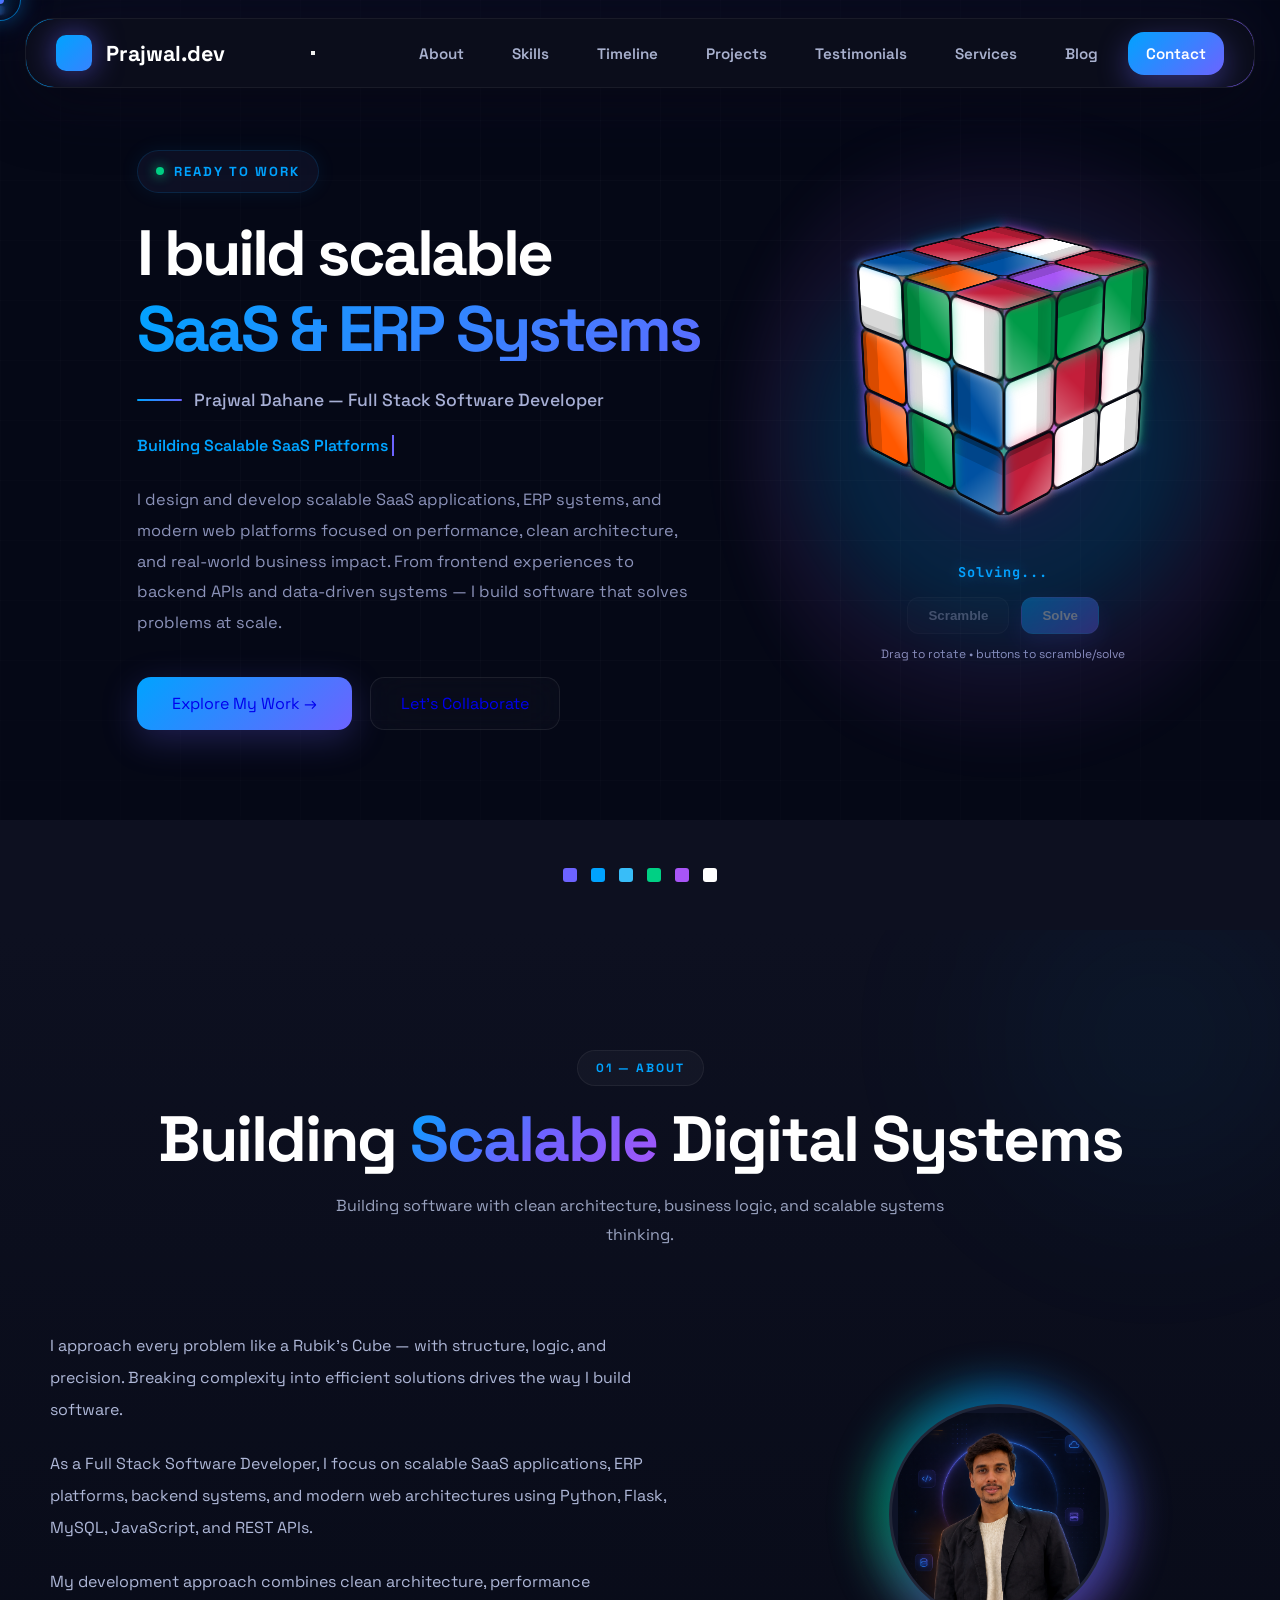
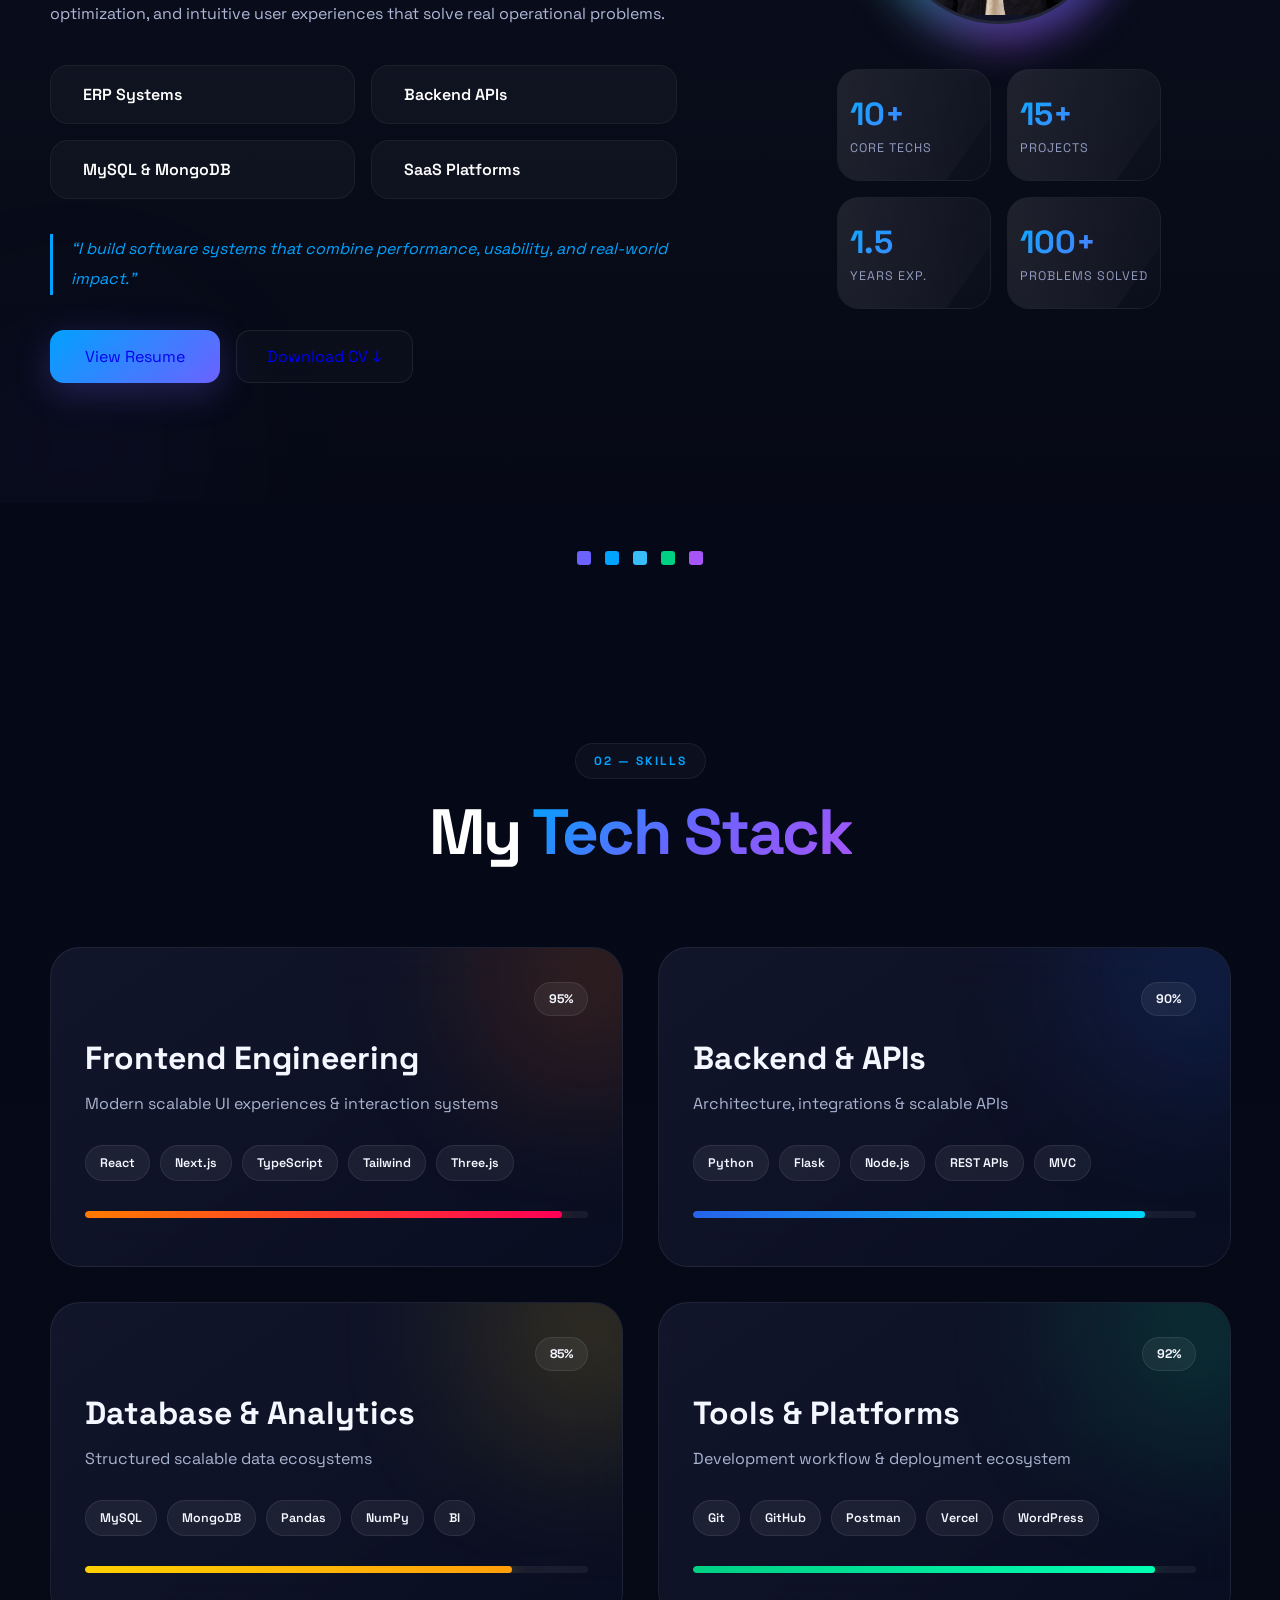
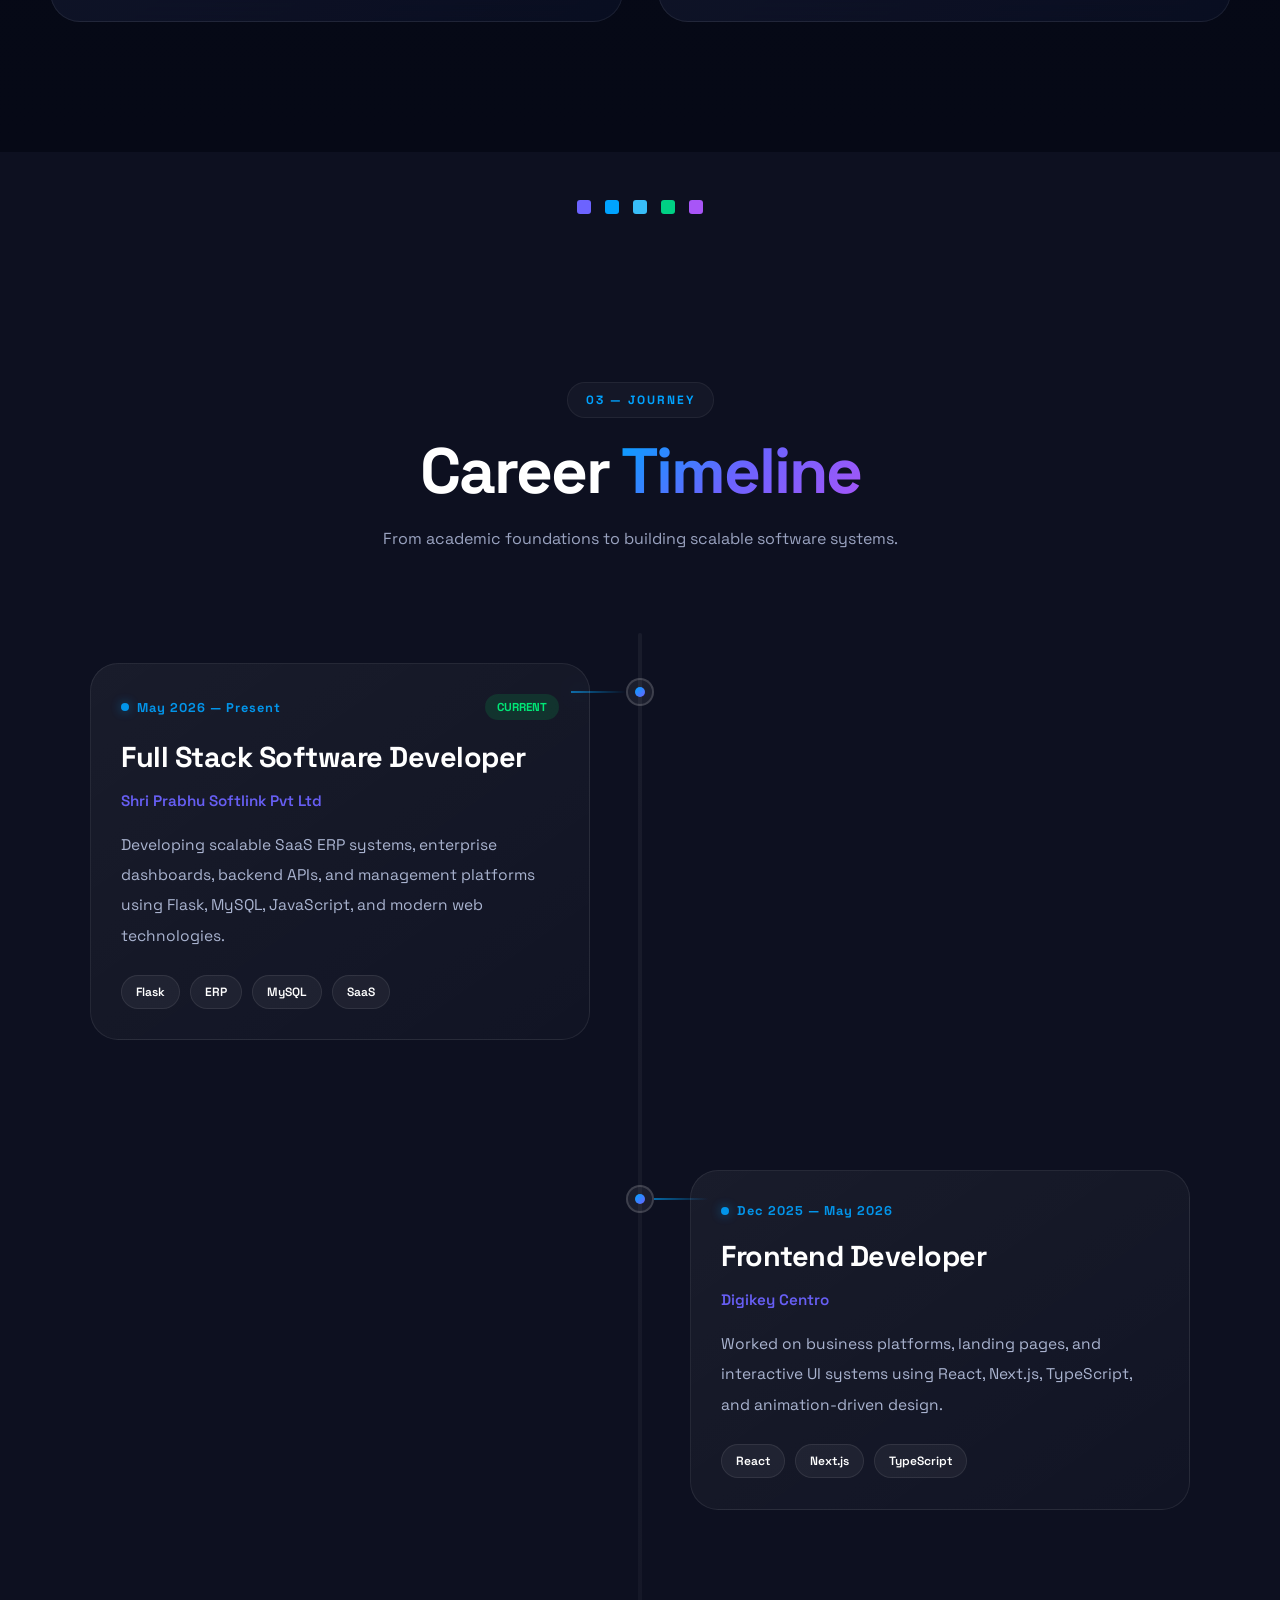
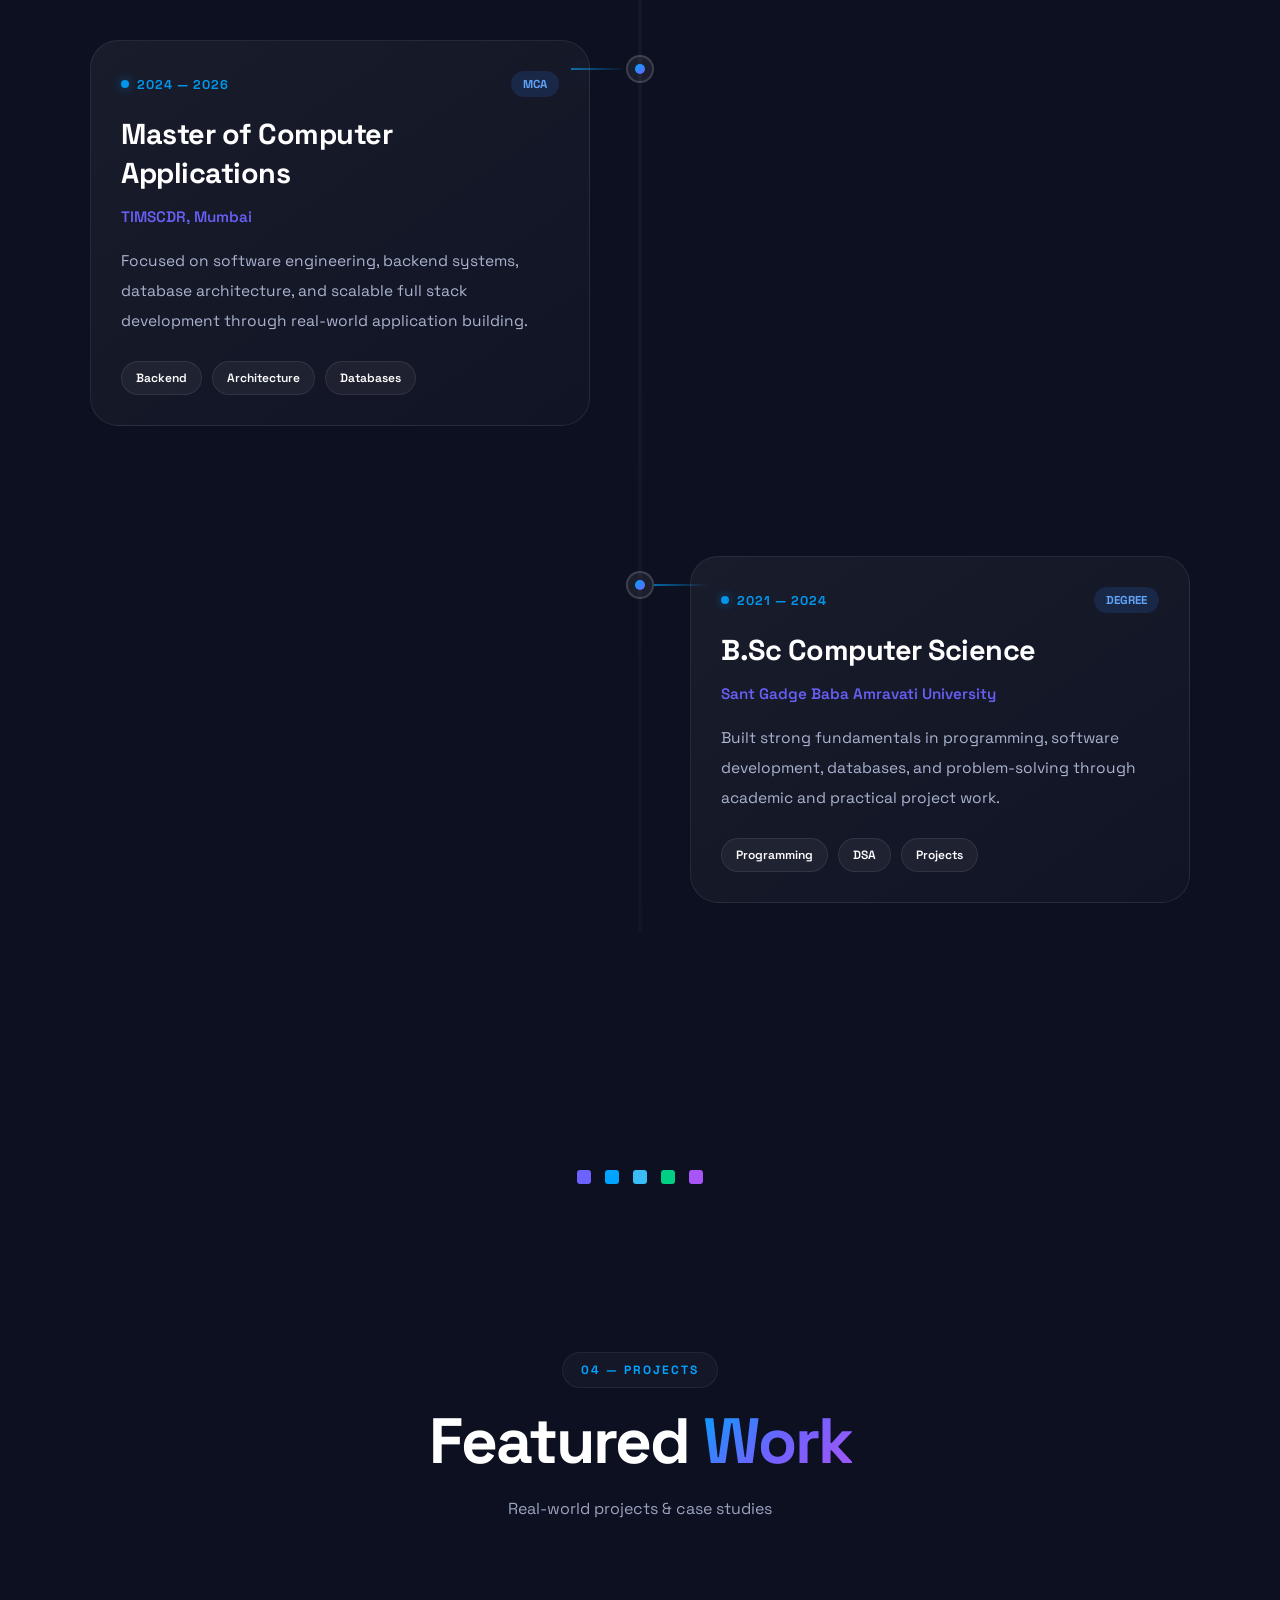
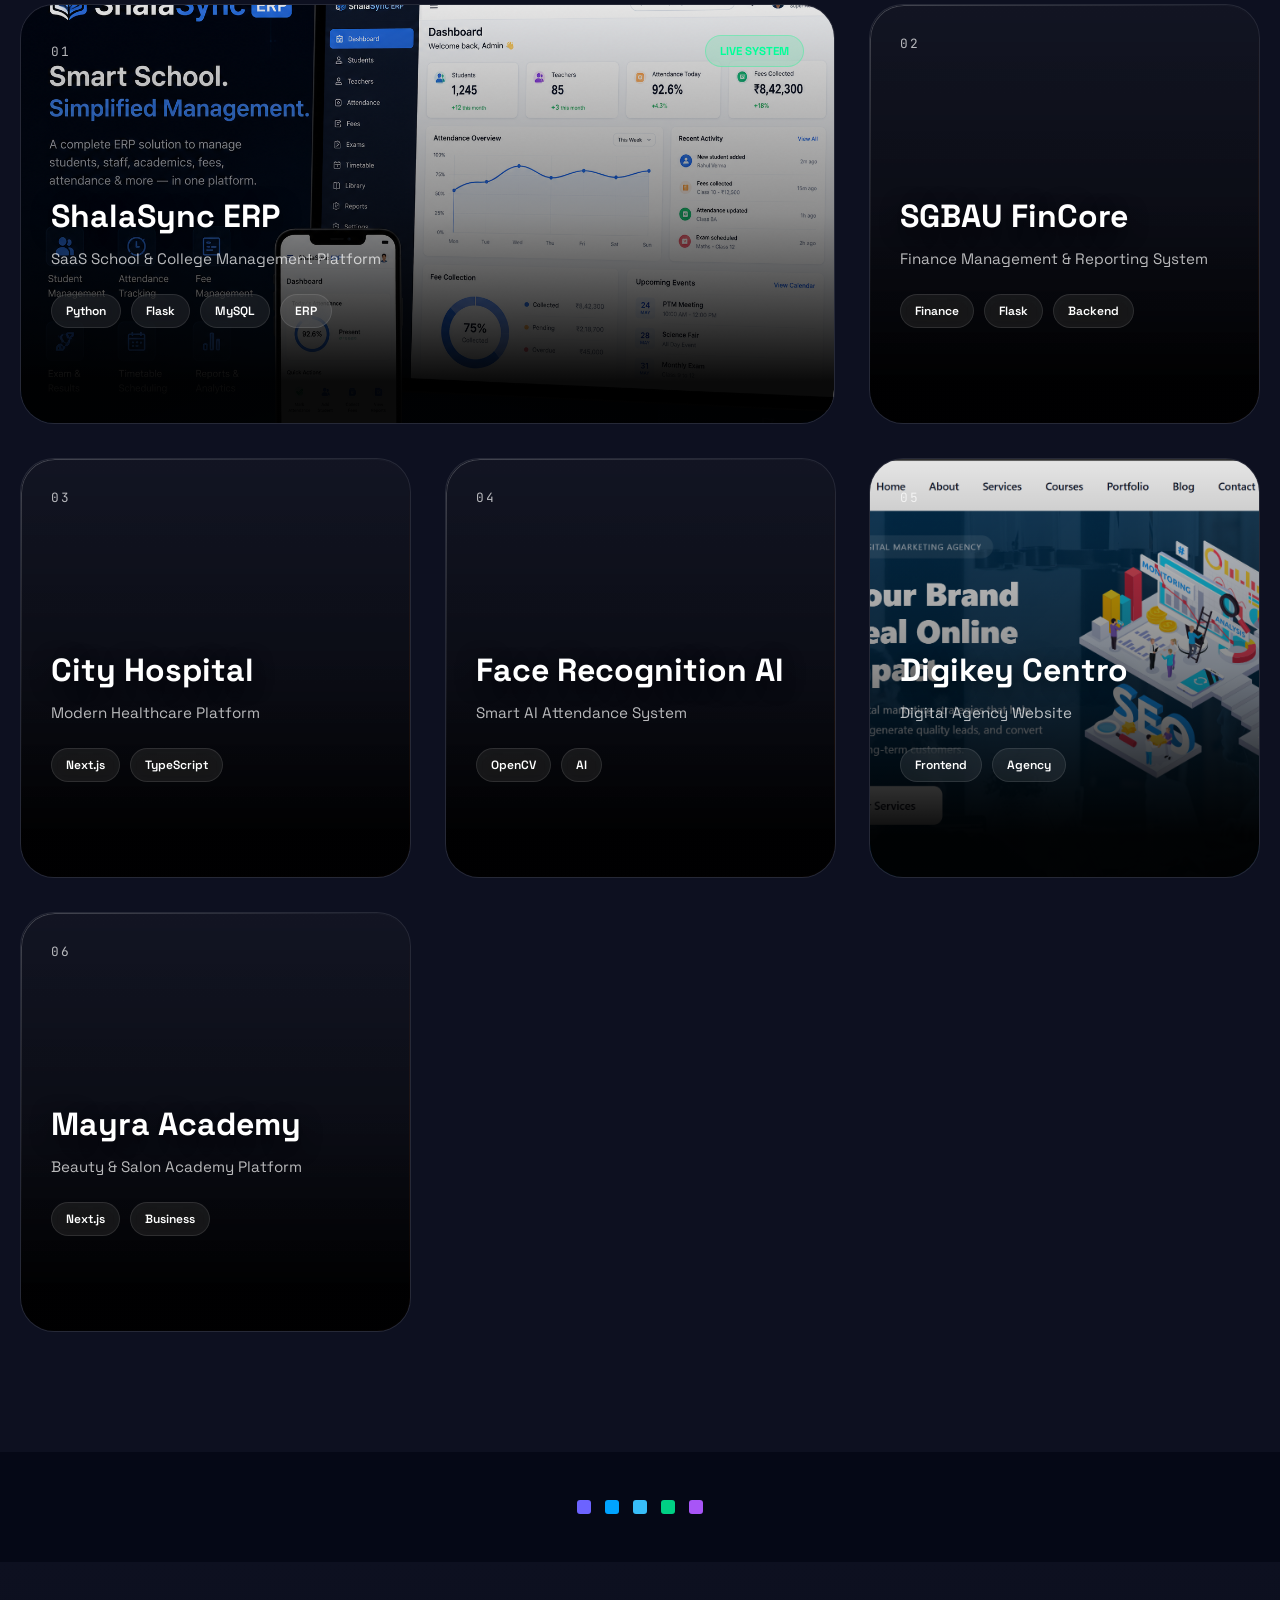
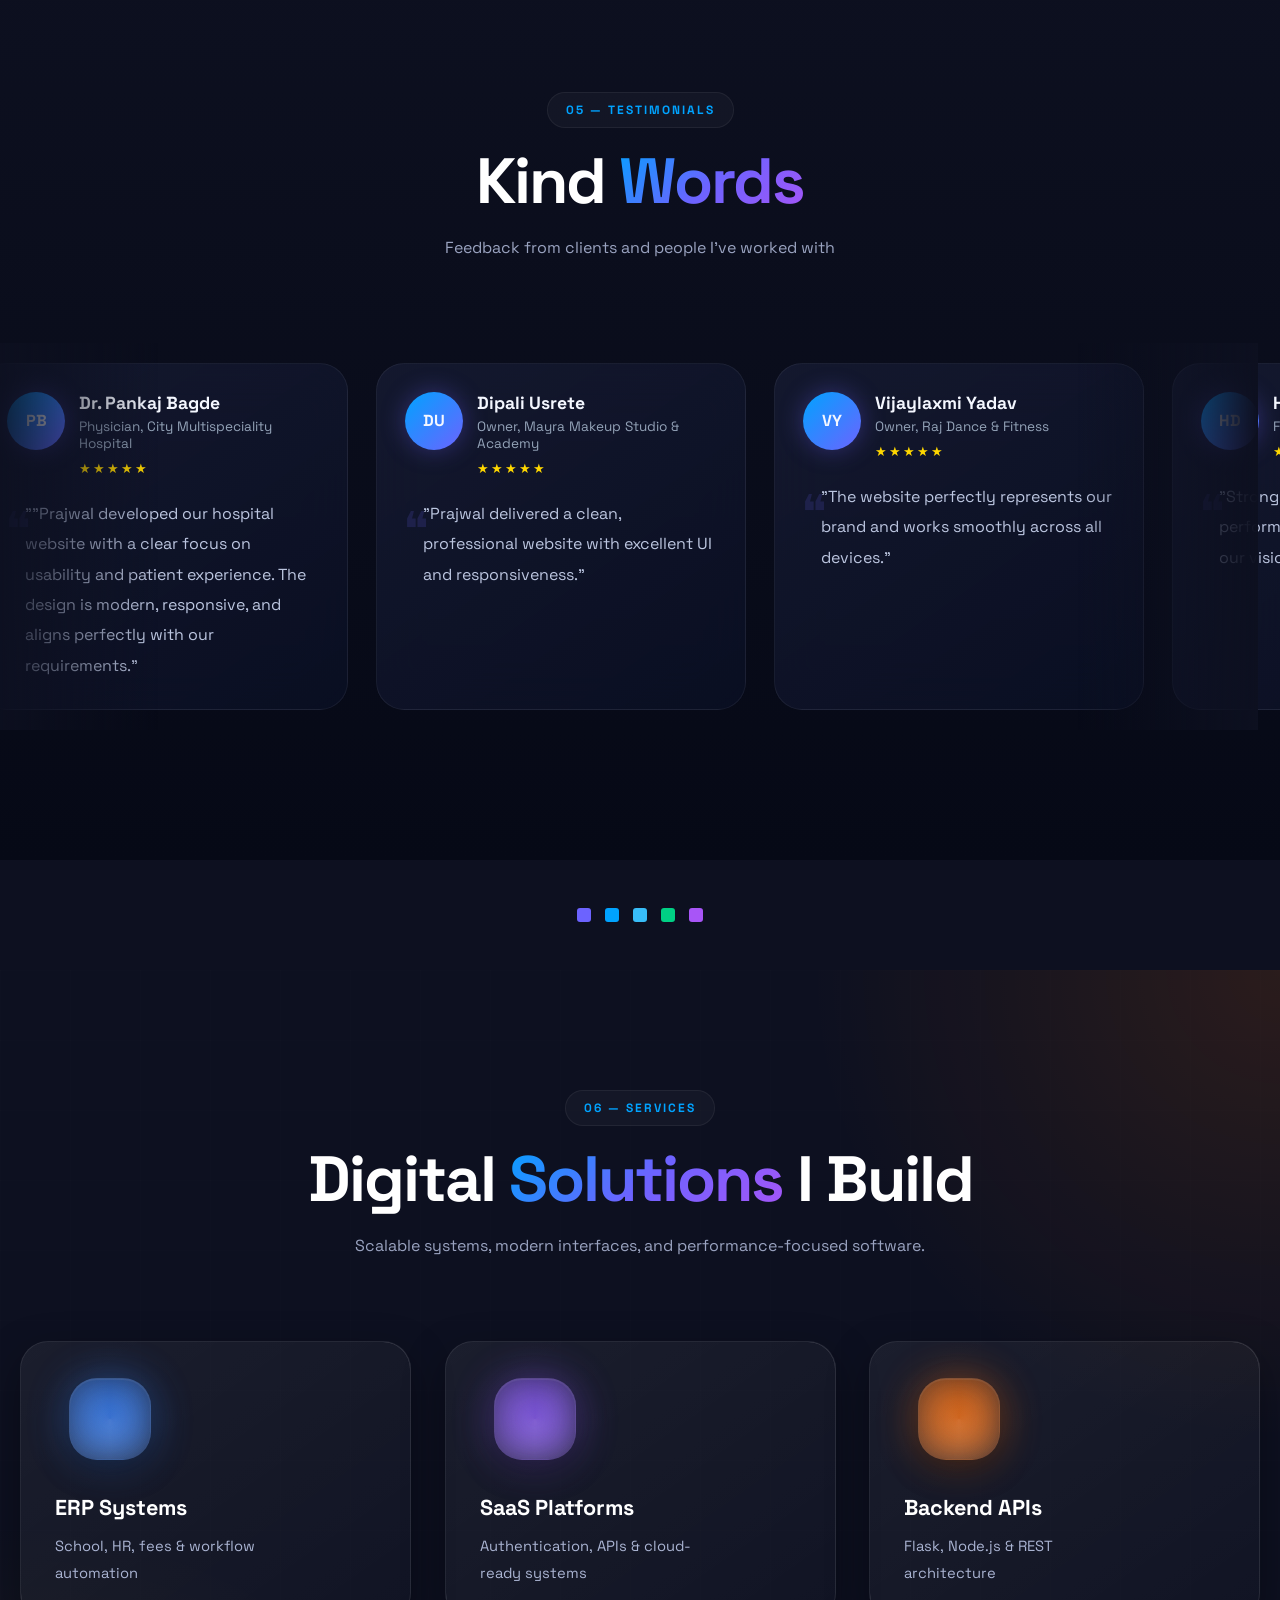
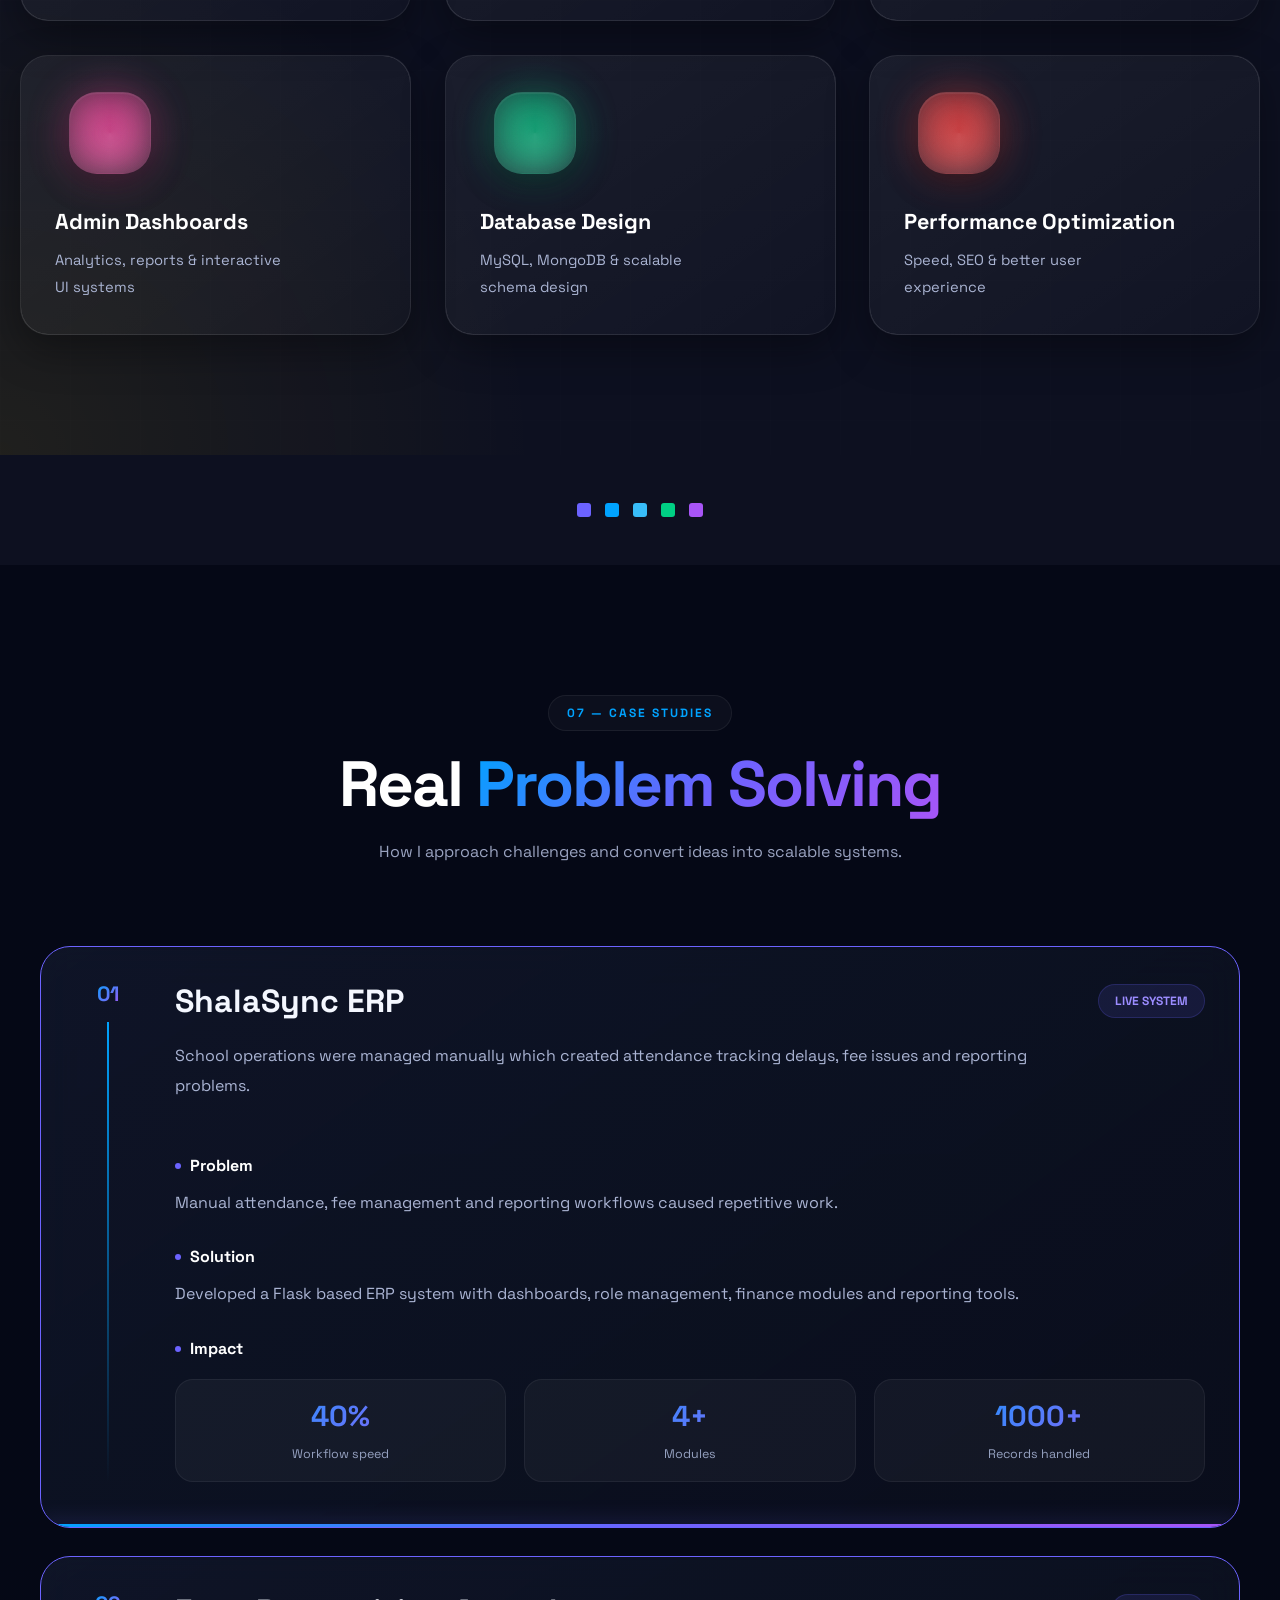
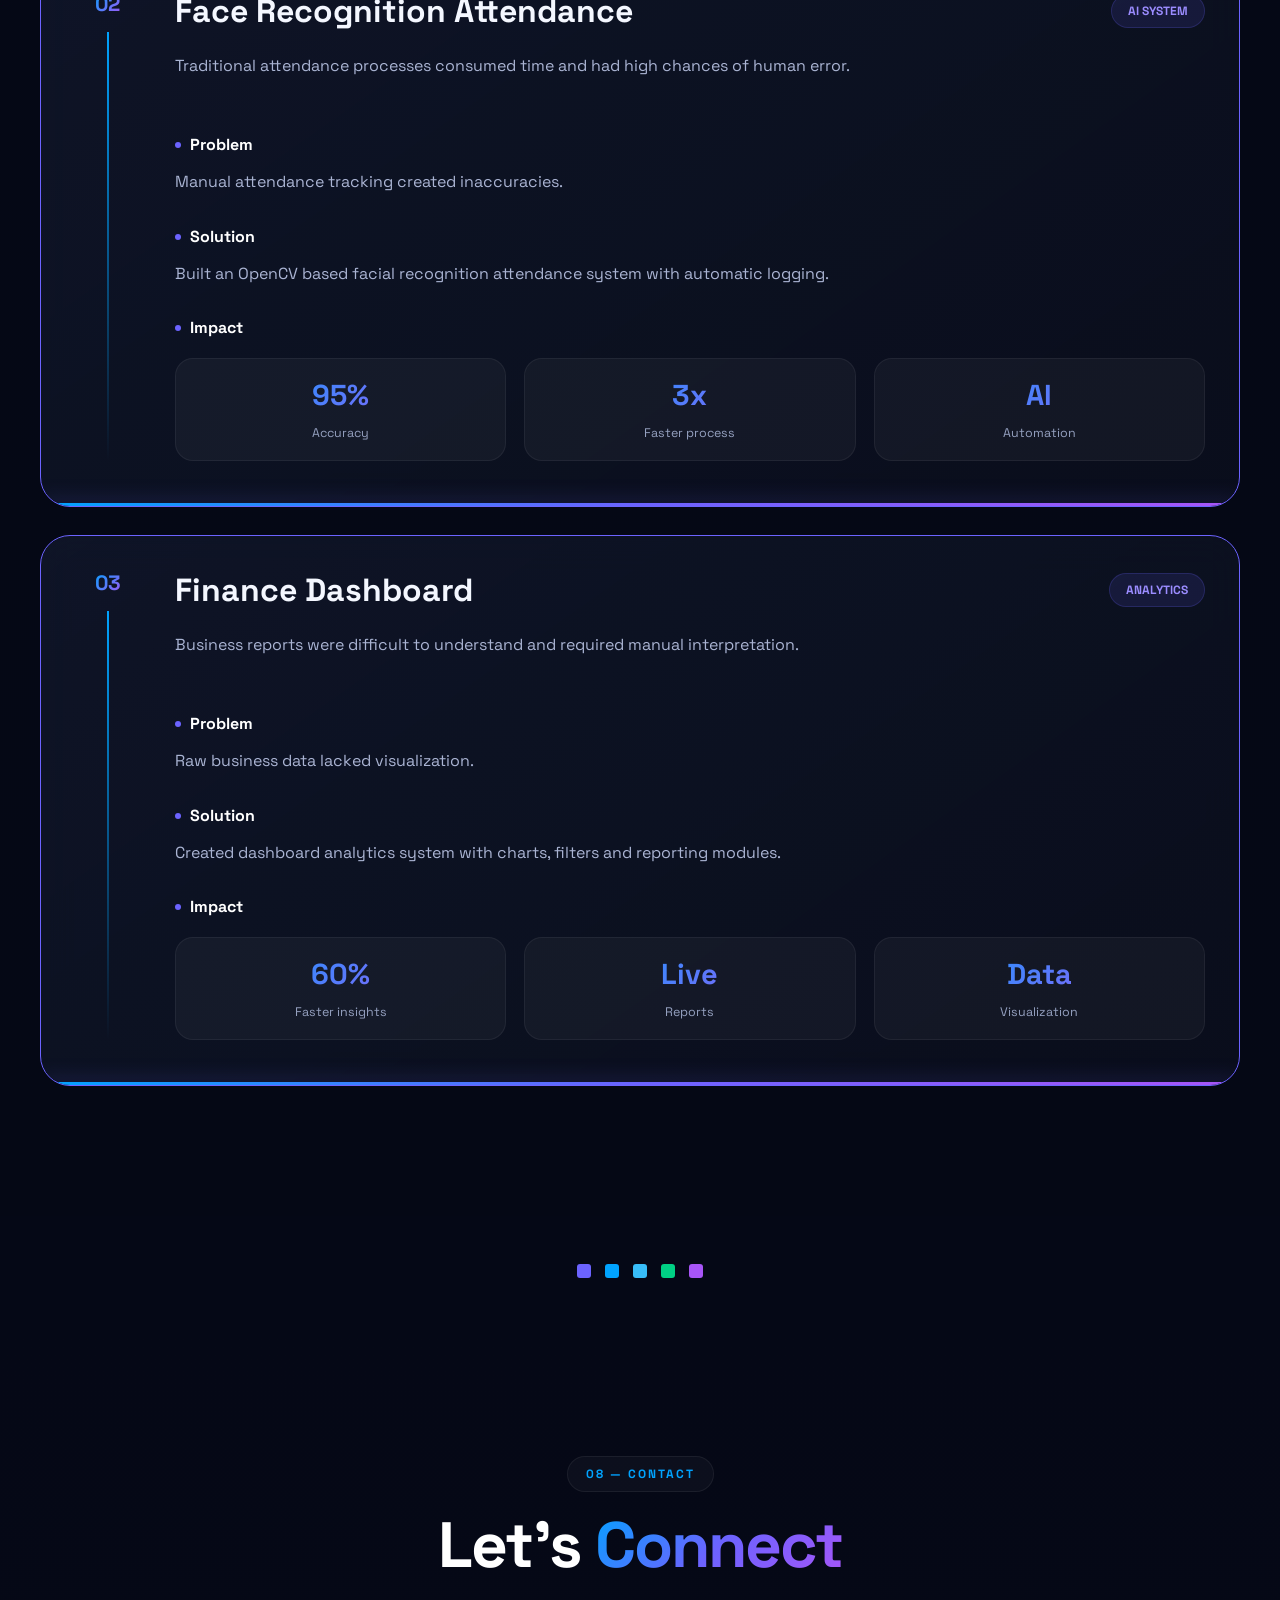
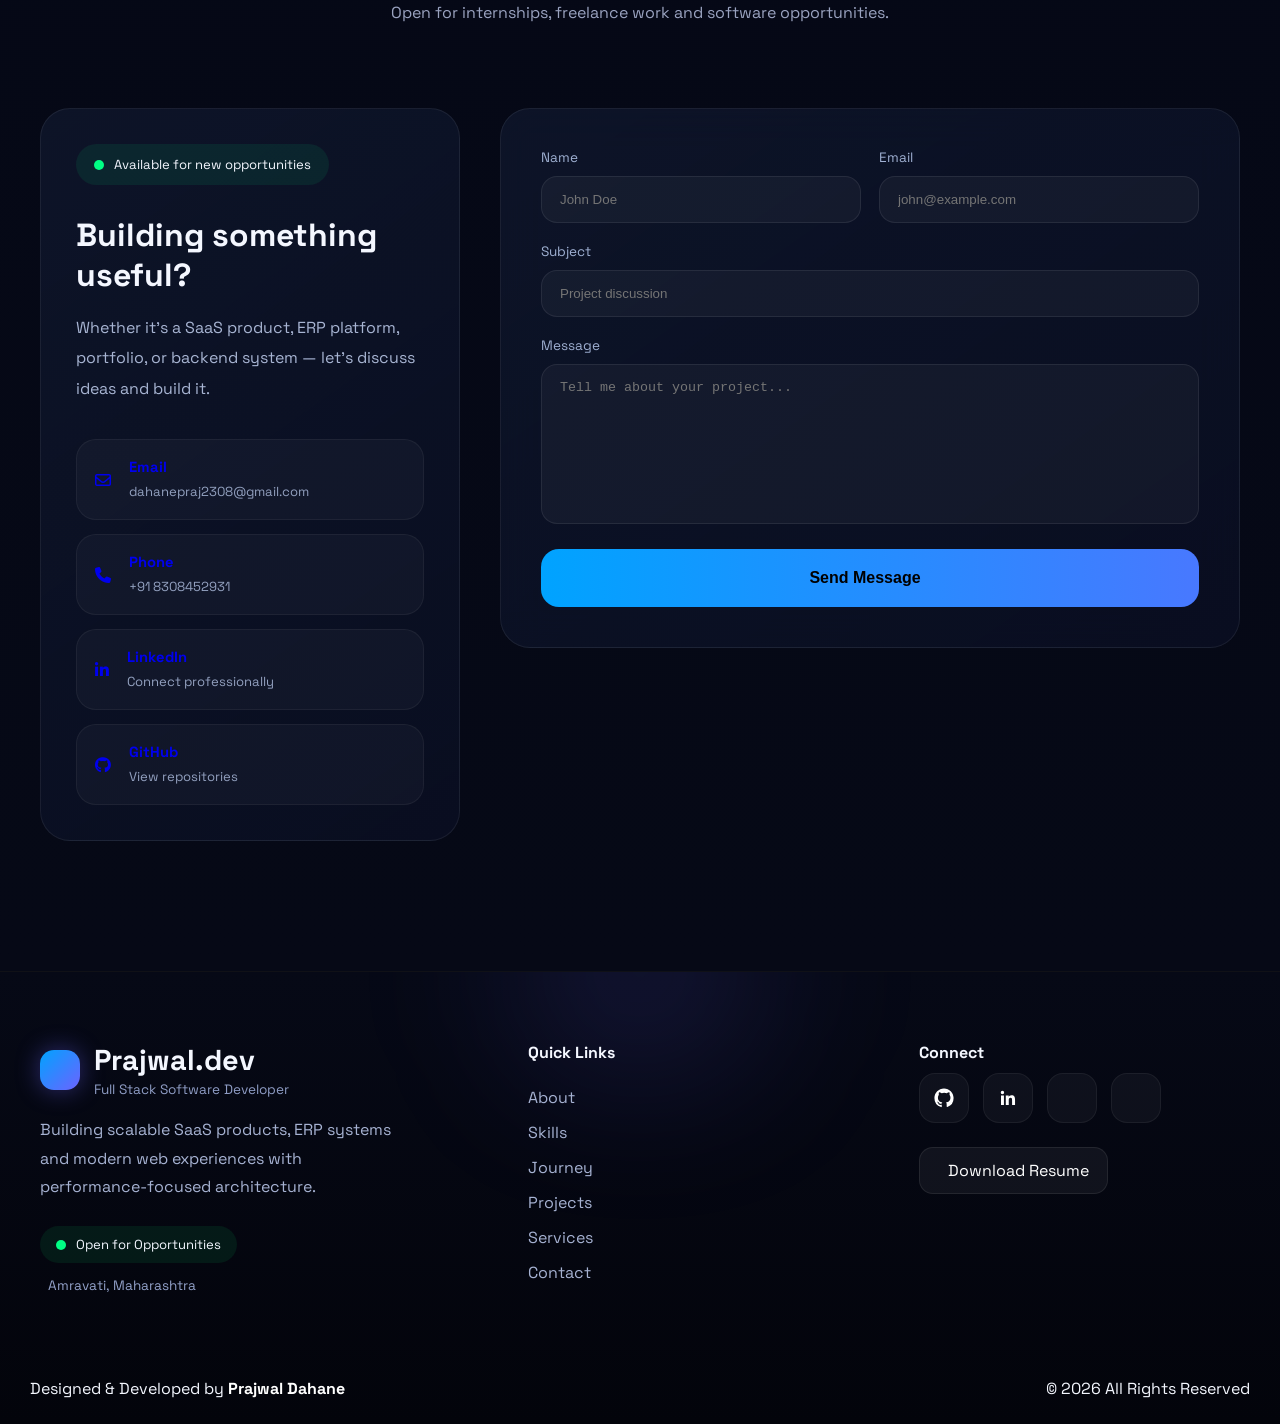
==== commit 9889a356: "Update index.html" ====
--- a/index.html
+++ b/index.html
@@ -2266,21 +2266,23 @@
 
 <div class="social-links">
 
-<a
-href="https://github.com/PrajwalD2308"
+<a href="https://github.com/PrajwalD2308"
 target="_blank"
 class="social-icon">
 
-<i data-lucide="github"></i>
+<svg viewBox="0 0 24 24" fill="currentColor">
+<path d="M12 .5C5.65.5.5 5.65.5 12a11.5 11.5 0 008 10.94c.58.1.79-.25.79-.56v-2.17c-3.25.7-3.94-1.39-3.94-1.39-.53-1.34-1.29-1.7-1.29-1.7-1.05-.72.08-.71.08-.71 1.16.08 1.77 1.19 1.77 1.19 1.03 1.77 2.7 1.26 3.36.97.1-.75.4-1.26.73-1.55-2.59-.29-5.3-1.3-5.3-5.77 0-1.28.46-2.33 1.2-3.15-.12-.3-.52-1.5.11-3.12 0 0 .99-.32 3.25 1.2a11.3 11.3 0 015.92 0c2.25-1.52 3.24-1.2 3.24-1.2.64 1.62.24 2.82.12 3.12.75.82 1.2 1.87 1.2 3.15 0 4.48-2.72 5.47-5.31 5.76.41.35.78 1.05.78 2.12v3.14c0 .31.2.67.8.56A11.5 11.5 0 0023.5 12C23.5 5.65 18.35.5 12 .5z"/>
+</svg>
 
 </a>
 
-<a
-href="https://www.linkedin.com/in/prajwal-dahane-668a5a22a/"
+<a href="https://www.linkedin.com/in/prajwaldahane/"
 target="_blank"
 class="social-icon">
 
-<i data-lucide="linkedin"></i>
+<svg viewBox="0 0 24 24" fill="currentColor">
+<path d="M20.45 20.45h-3.55v-5.57c0-1.33-.03-3.04-1.85-3.04-1.86 0-2.14 1.45-2.14 2.94v5.67H9.36V9h3.41v1.56h.05c.48-.9 1.64-1.85 3.37-1.85 3.6 0 4.26 2.37 4.26 5.46v6.28zM5.34 7.43a2.06 2.06 0 110-4.12 2.06 2.06 0 010 4.12zM3.57 20.45h3.55V9H3.57v11.45z"/>
+</svg>
 
 </a>
 
--- a/style.css
+++ b/style.css
@@ -8368,7 +8368,7 @@
 1fr
 1fr;
 
-gap:50px;
+gap:70px;
 
 position:relative;
 
@@ -8395,7 +8395,9 @@
 
 width:40px;
 height:40px;
-
+display:flex;
+align-items:center;
+justify-content:center;
 border-radius:14px;
 
 background:
@@ -8410,15 +8412,43 @@
 
 0 0 25px rgba(108,99,255,.4);
 
-}
-
+  transition:.4s;
+
+}
+
+.footer-logo-box svg{
+
+width:22px;
+height:22px;
+
+stroke:white;
+
+}
+
+.footer-logo:hover .footer-logo-box{
+
+transform:rotate(-10deg) scale(1.08);
+
+box-shadow:0 0 35px rgba(108,99,255,.5);
+
+}
 
 .footer-logo h3{
 
 font-size:1.8rem;
 
 }
-
+.footer-logo span{
+
+display:block;
+
+margin-top:3px;
+
+font-size:.85rem;
+
+color:#8e9cc4;
+
+}
 
 .footer-text{
 
@@ -8431,7 +8461,30 @@
 margin-bottom:24px;
 
 }
-
+.footer-location{
+
+display:flex;
+
+align-items:center;
+
+gap:8px;
+
+margin-top:14px;
+
+color:#93a2ca;
+
+font-size:.85rem;
+
+}
+
+.footer-location svg{
+
+width:15px;
+height:15px;
+
+color:#00A3FF;
+
+}
 
 /* status */
 
@@ -8502,12 +8555,38 @@
 }
 
 .footer-links a{
-
+position:relative;
 text-decoration:none;
 
 color:#a6b2d2;
 
 transition:.35s;
+
+}
+
+.footer-links a::after{
+
+content:"";
+
+position:absolute;
+
+left:0;
+
+bottom:-3px;
+
+width:0;
+
+height:1px;
+
+background:#00A3FF;
+
+transition:.35s;
+
+}
+
+.footer-links a:hover::after{
+
+width:100%;
 
 }
 
@@ -8539,6 +8618,10 @@
 
 display:flex;
 
+ overflow:hidden;
+
+position:relative;
+
 align-items:center;
 justify-content:center;
 
@@ -8556,6 +8639,33 @@
 
 }
 
+.social-icon::before{
+
+content:"";
+
+position:absolute;
+
+inset:0;
+
+background:
+
+linear-gradient(
+135deg,
+rgba(0,163,255,.15),
+rgba(108,99,255,.18)
+);
+
+opacity:0;
+
+transition:.35s;
+
+}
+
+.social-icon:hover::before{
+
+opacity:1;
+
+}
 
 .social-icon:hover{
 
@@ -8584,81 +8694,349 @@
 display:block;
 
 }
-
+.footer-resume{
+
+margin-top:24px;
+
+display:inline-flex;
+
+align-items:center;
+
+gap:10px;
+
+padding:12px 18px;
+
+border-radius:14px;
+
+background:
+
+rgba(255,255,255,.05);
+
+border:
+
+1px solid rgba(255,255,255,.08);
+
+text-decoration:none;
+
+color:white;
+
+transition:.35s;
+
+}
+
+.footer-resume:hover{
+
+background:
+
+linear-gradient(
+135deg,
+#00A3FF,
+#6C63FF
+);
+
+border-color:transparent;
+
+}
 
 /* bottom */
 
 .footer-bottom{
 
+display:flex;
+
+justify-content:space-between;
+
+align-items:center;
+
+flex-wrap:wrap;
+
+gap:12px;
+
 margin-top:60px;
 
-padding-top:20px;
-
-border-top:
-
-1px solid rgba(255,255,255,.05);
+padding-top:24px;
+
+}
+
+.footer-bottom strong{
+
+color:white;
+
+}
+
+
+/* ═════════ MOBILE FOOTER ═════════ */
+
+@media (max-width:768px){
+
+#footer{
+
+padding:60px 22px 28px;
+
+overflow:hidden;
+
+}
+
+.footer-glow{
+
+width:320px;
+height:220px;
+
+top:-80px;
+
+filter:blur(80px);
+
+}
+
+.footer-container{
+
+display:flex;
+
+flex-direction:column;
+
+align-items:center;
 
 text-align:center;
 
-color:#8290b3;
-
-font-size:.85rem;
-
-}
-
-
-/* MOBILE */
-
-@media(max-width:768px){
-
-#footer{
-
-padding:55px 22px 25px;
-
-}
-
-.footer-container{
-
-grid-template-columns:1fr;
-
-gap:35px;
+gap:42px;
+
+}
+
+/* ---------- BRAND ---------- */
+
+.footer-brand{
+
+width:100%;
+
+display:flex;
+
+flex-direction:column;
+
+align-items:center;
+
+padding-bottom:30px;
+
+border-bottom:1px solid rgba(255,255,255,.06);
+
+}
+
+.footer-logo{
+
+justify-content:center;
+
+margin-bottom:18px;
+
+}
+
+.footer-logo-box{
+
+width:56px;
+height:56px;
+
+border-radius:18px;
+
+}
+
+.footer-logo-box svg{
+
+width:28px;
+height:28px;
+
+}
+
+.footer-logo h3{
+
+font-size:2rem;
+
+}
+
+.footer-logo span{
+
+font-size:.9rem;
+
+margin-top:4px;
+
+}
+
+.footer-text{
+
+max-width:310px;
+
+font-size:.95rem;
+
+line-height:1.8;
+
+margin:0 auto 24px;
+
+}
+
+.footer-meta{
+
+display:flex;
+
+flex-direction:column;
+
+align-items:center;
+
+gap:18px;
+
+}
+
+.footer-status{
+
+margin:0 auto;
+
+padding:12px 22px;
+
+font-size:.9rem;
+
+}
+
+.footer-location{
+
+justify-content:center;
+
+margin-top:0;
+
+font-size:.9rem;
+
+}
+
+/* ---------- LINKS ---------- */
+
+.footer-links{
+
+width:100%;
+
+align-items:center;
+
+padding-bottom:30px;
+
+border-bottom:1px solid rgba(255,255,255,.06);
+
+}
+
+.footer-links h4{
+
+font-size:1.1rem;
+
+margin-bottom:16px;
+
+}
+
+.footer-links a{
+
+font-size:1rem;
+
+padding:6px 0;
+
+}
+
+/* ---------- SOCIAL ---------- */
+
+.footer-social-wrap{
+
+width:100%;
+
+display:flex;
+
+flex-direction:column;
+
+align-items:center;
+
+}
+
+.footer-social-wrap h4{
+
+font-size:1.1rem;
+
+margin-bottom:18px;
+
+}
+
+.social-links{
+
+justify-content:center;
+
+flex-wrap:wrap;
+
+gap:14px;
+
+margin:0;
+
+}
+
+.social-icon{
+
+width:56px;
+
+height:56px;
+
+border-radius:18px;
+
+}
+
+.social-icon svg{
+
+width:24px;
+
+height:24px;
+
+}
+
+.social-icon:hover{
+
+transform:translateY(-4px) scale(1.05);
+
+}
+
+/* ---------- RESUME ---------- */
+
+.footer-resume{
+
+width:100%;
+
+max-width:300px;
+
+justify-content:center;
+
+margin-top:26px;
+
+padding:15px 20px;
+
+font-size:.96rem;
+
+border-radius:16px;
+
+}
+
+/* ---------- COPYRIGHT ---------- */
+
+.footer-bottom{
+
+margin-top:40px;
+
+padding-top:24px;
+
+border-top:1px solid rgba(255,255,255,.06);
+
+display:flex;
+
+flex-direction:column;
+
+align-items:center;
+
+gap:8px;
 
 text-align:center;
 
 }
 
-
-.footer-logo{
-
-justify-content:center;
-
-}
-
-
-.footer-text{
-
-margin:auto auto 20px;
-
-}
-
-
-.footer-status{
-
-margin:auto;
-
-}
-
-
-.footer-links{
-
-align-items:center;
-
-}
-
-
-.social-links{
-
-justify-content:center;
+.footer-bottom p{
+
+font-size:.84rem;
+
+line-height:1.7;
 
 }
 
@@ -8852,4 +9230,4 @@
 
 }
 
-}+}
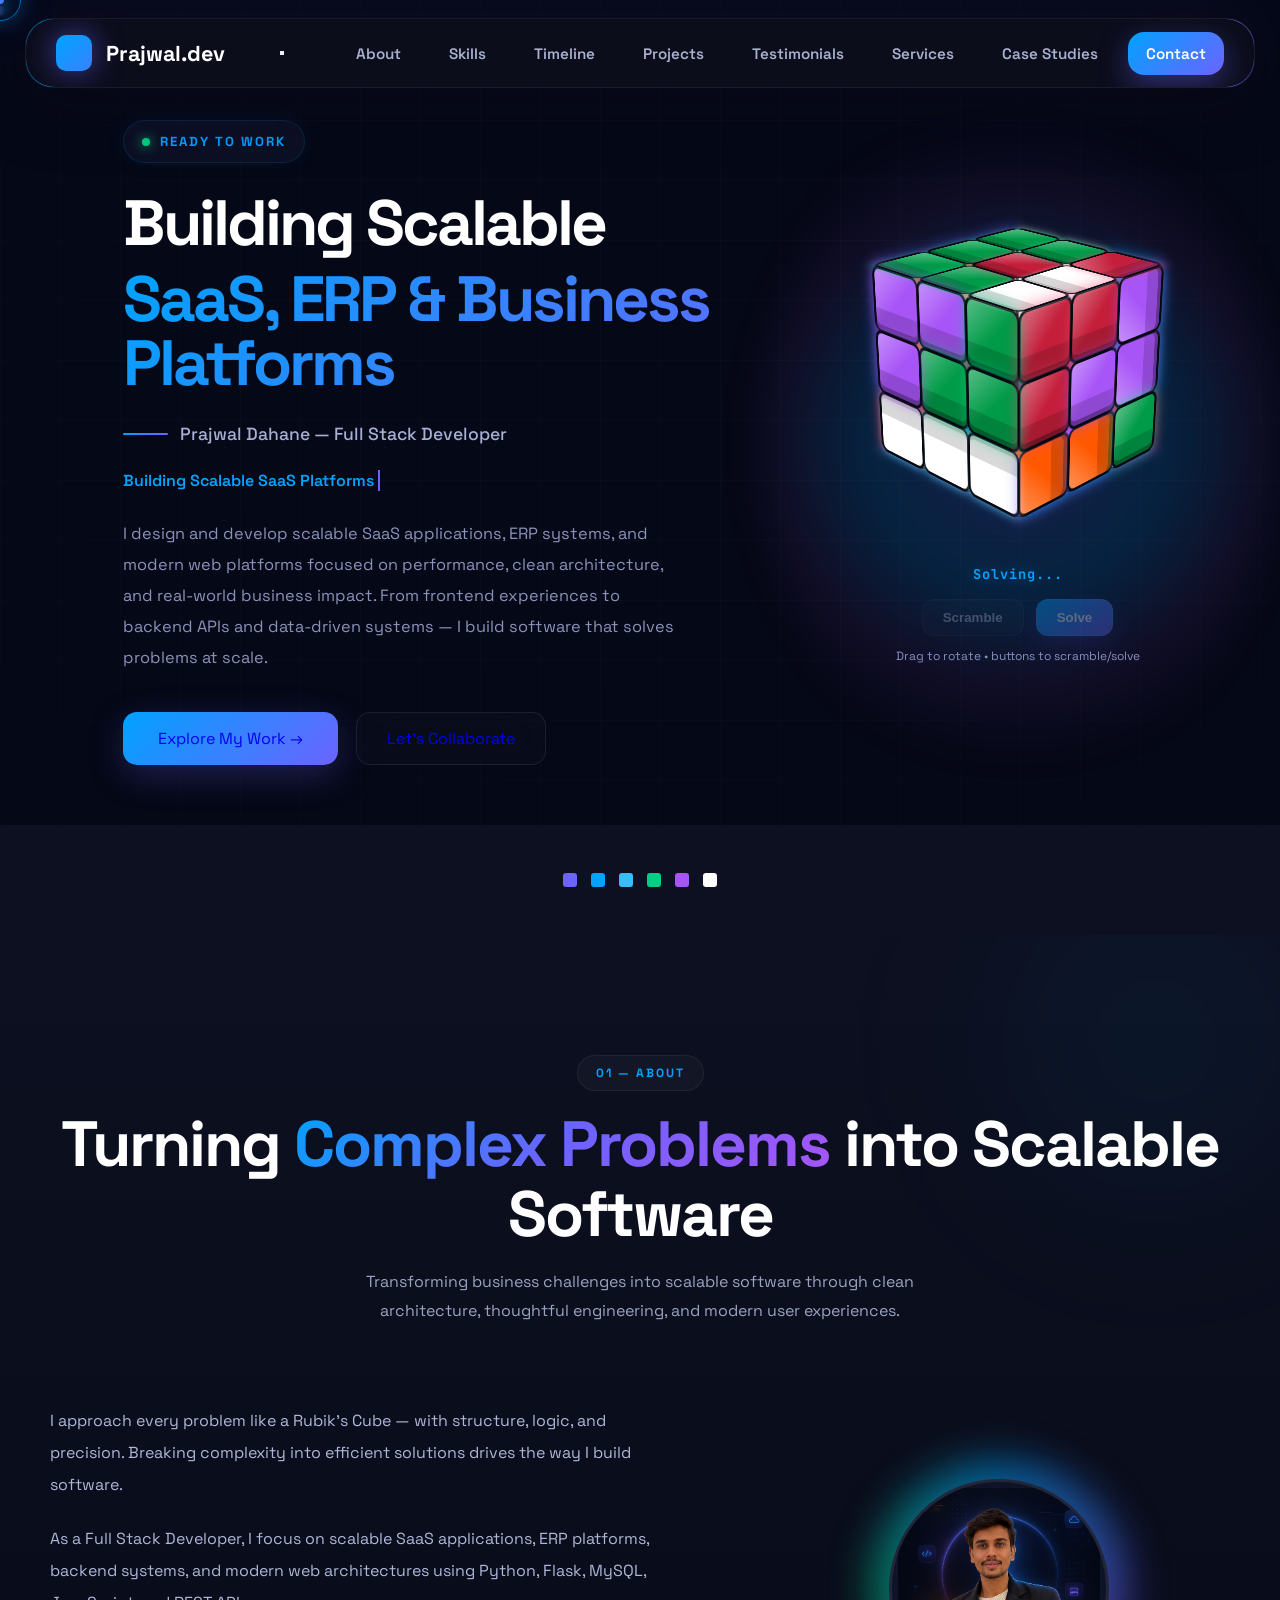
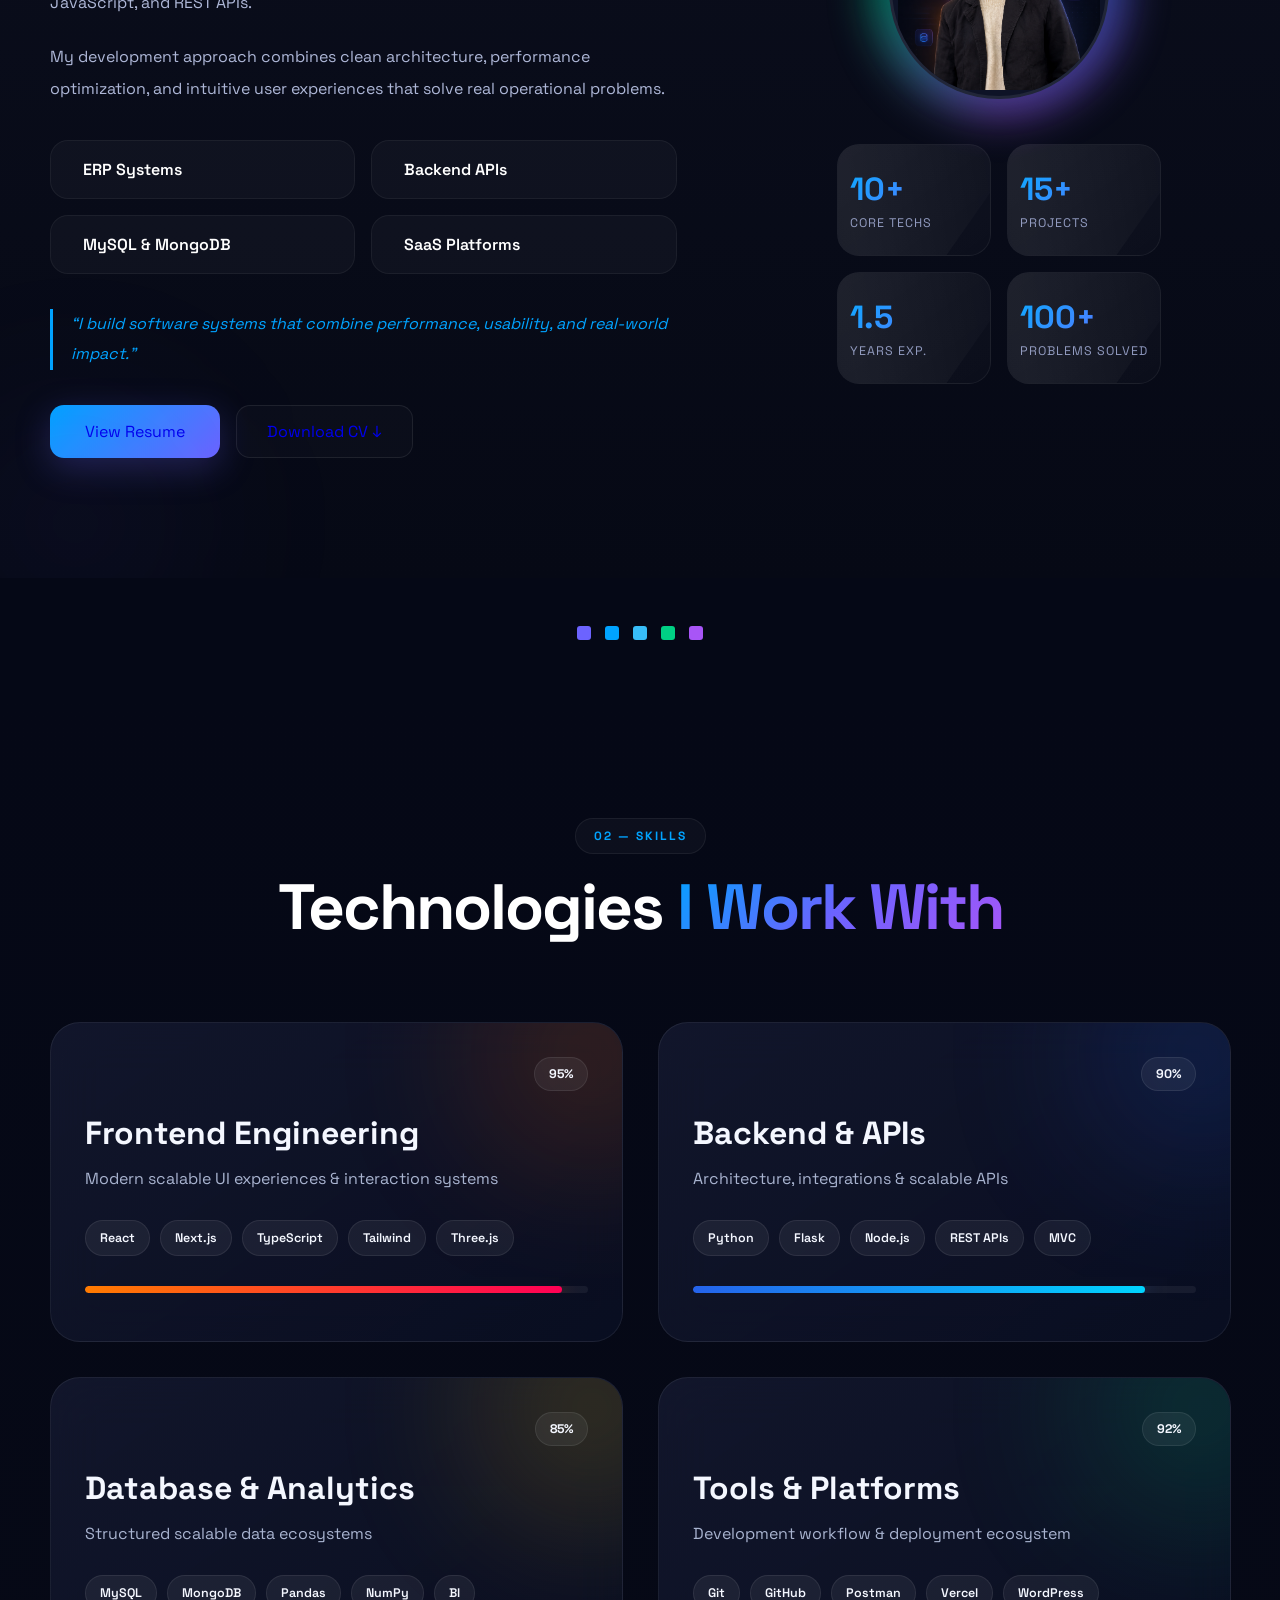
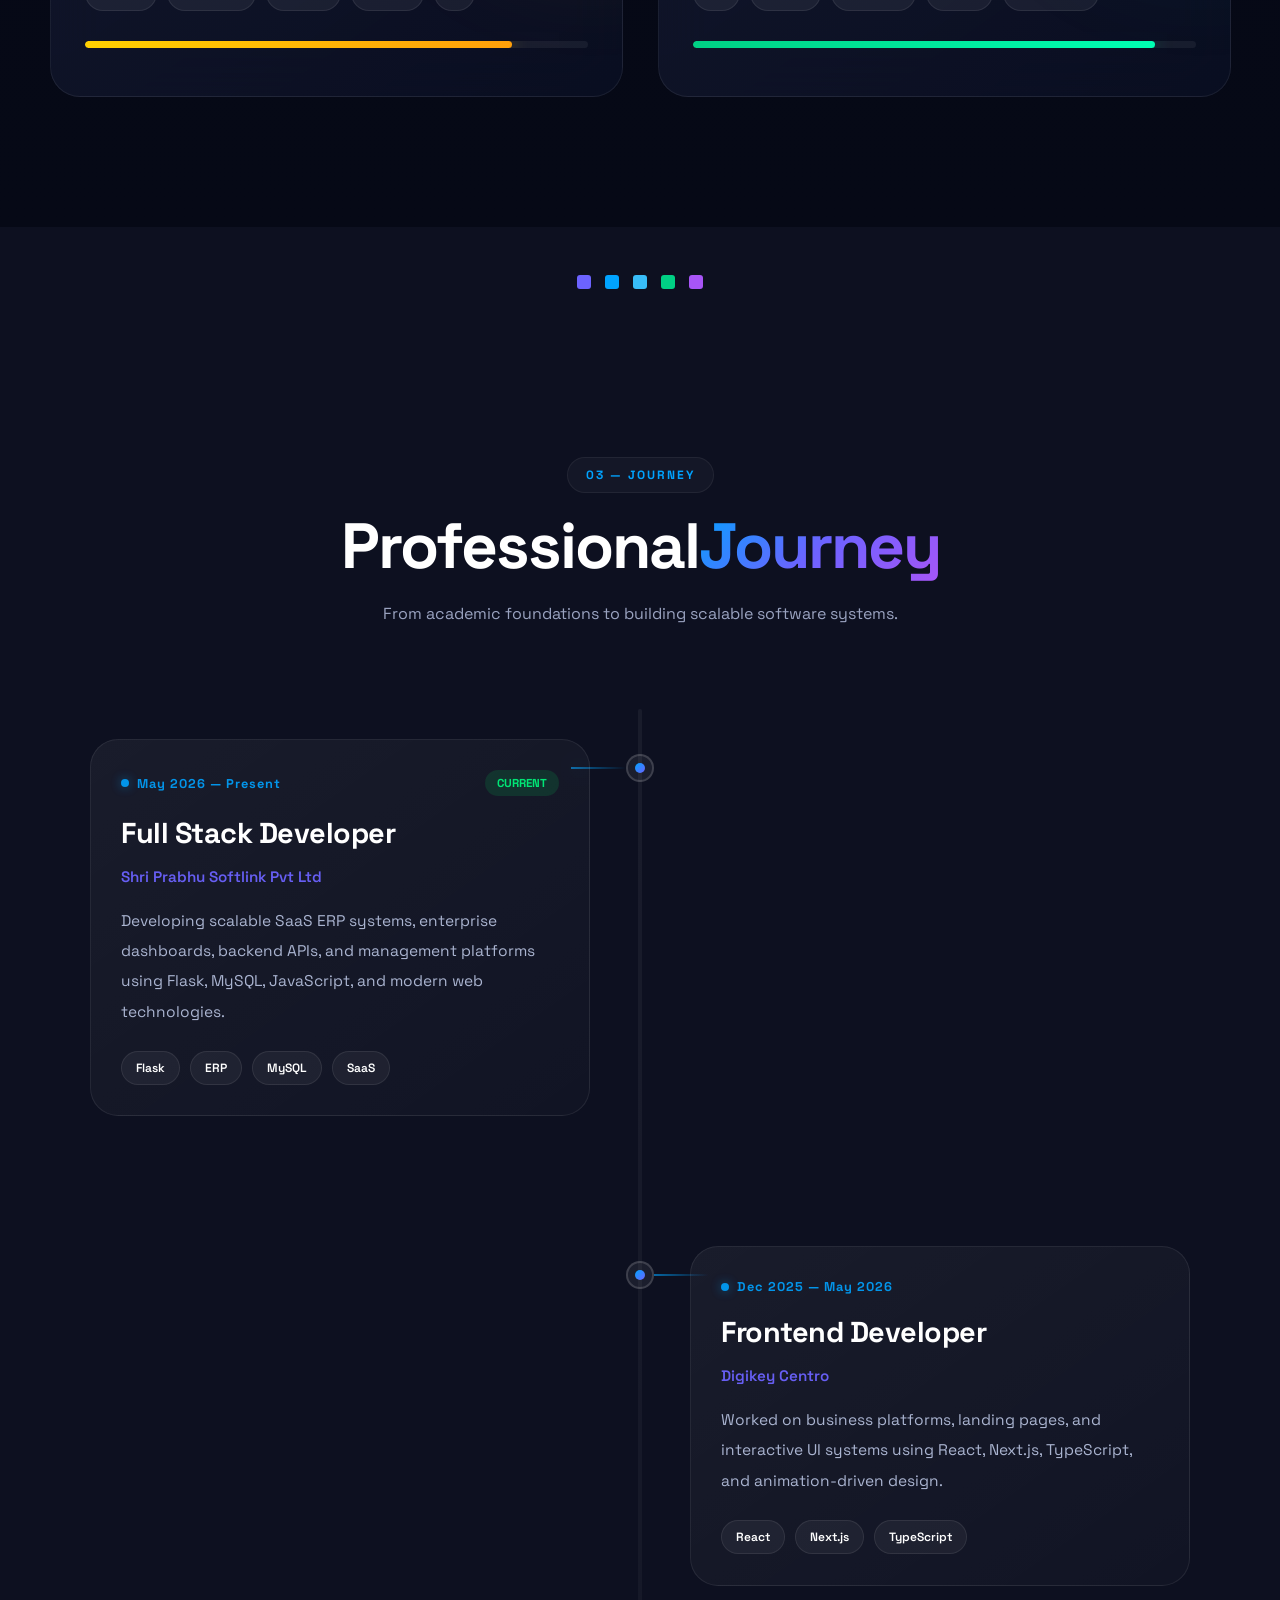
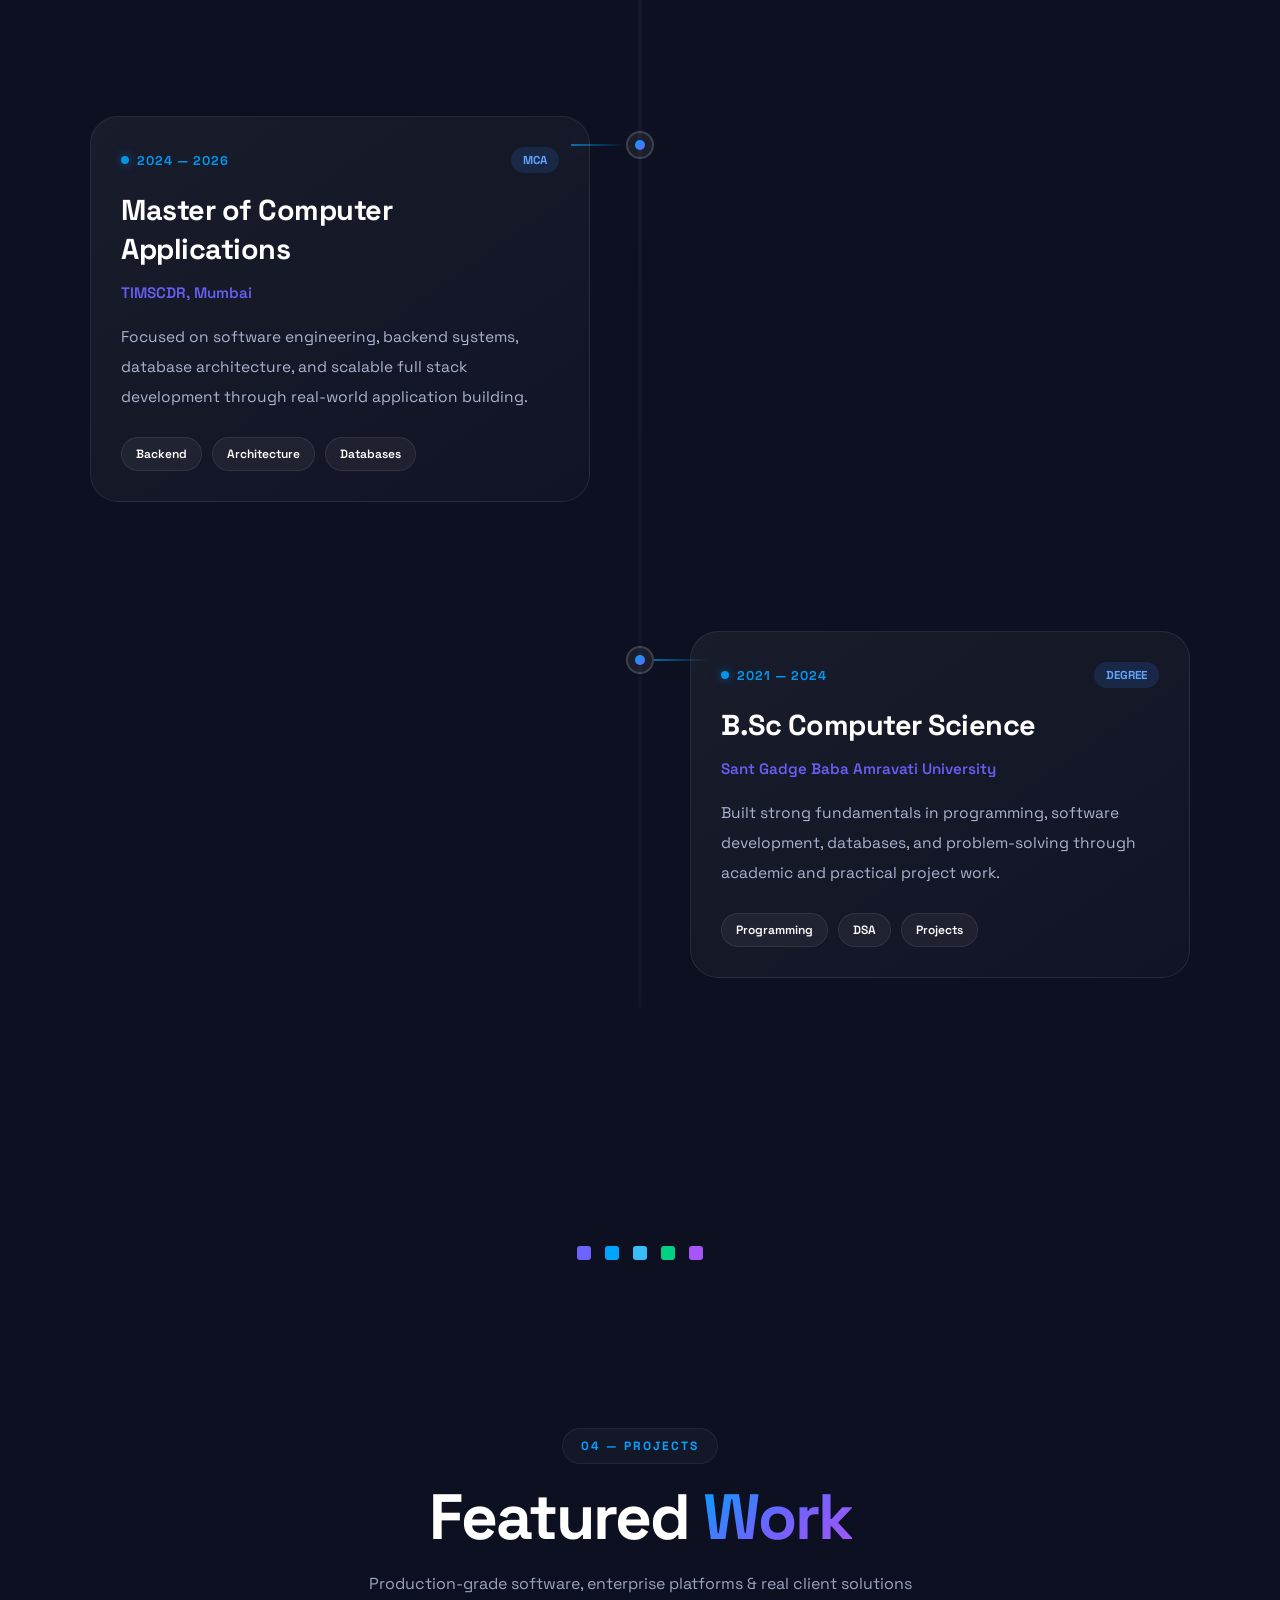
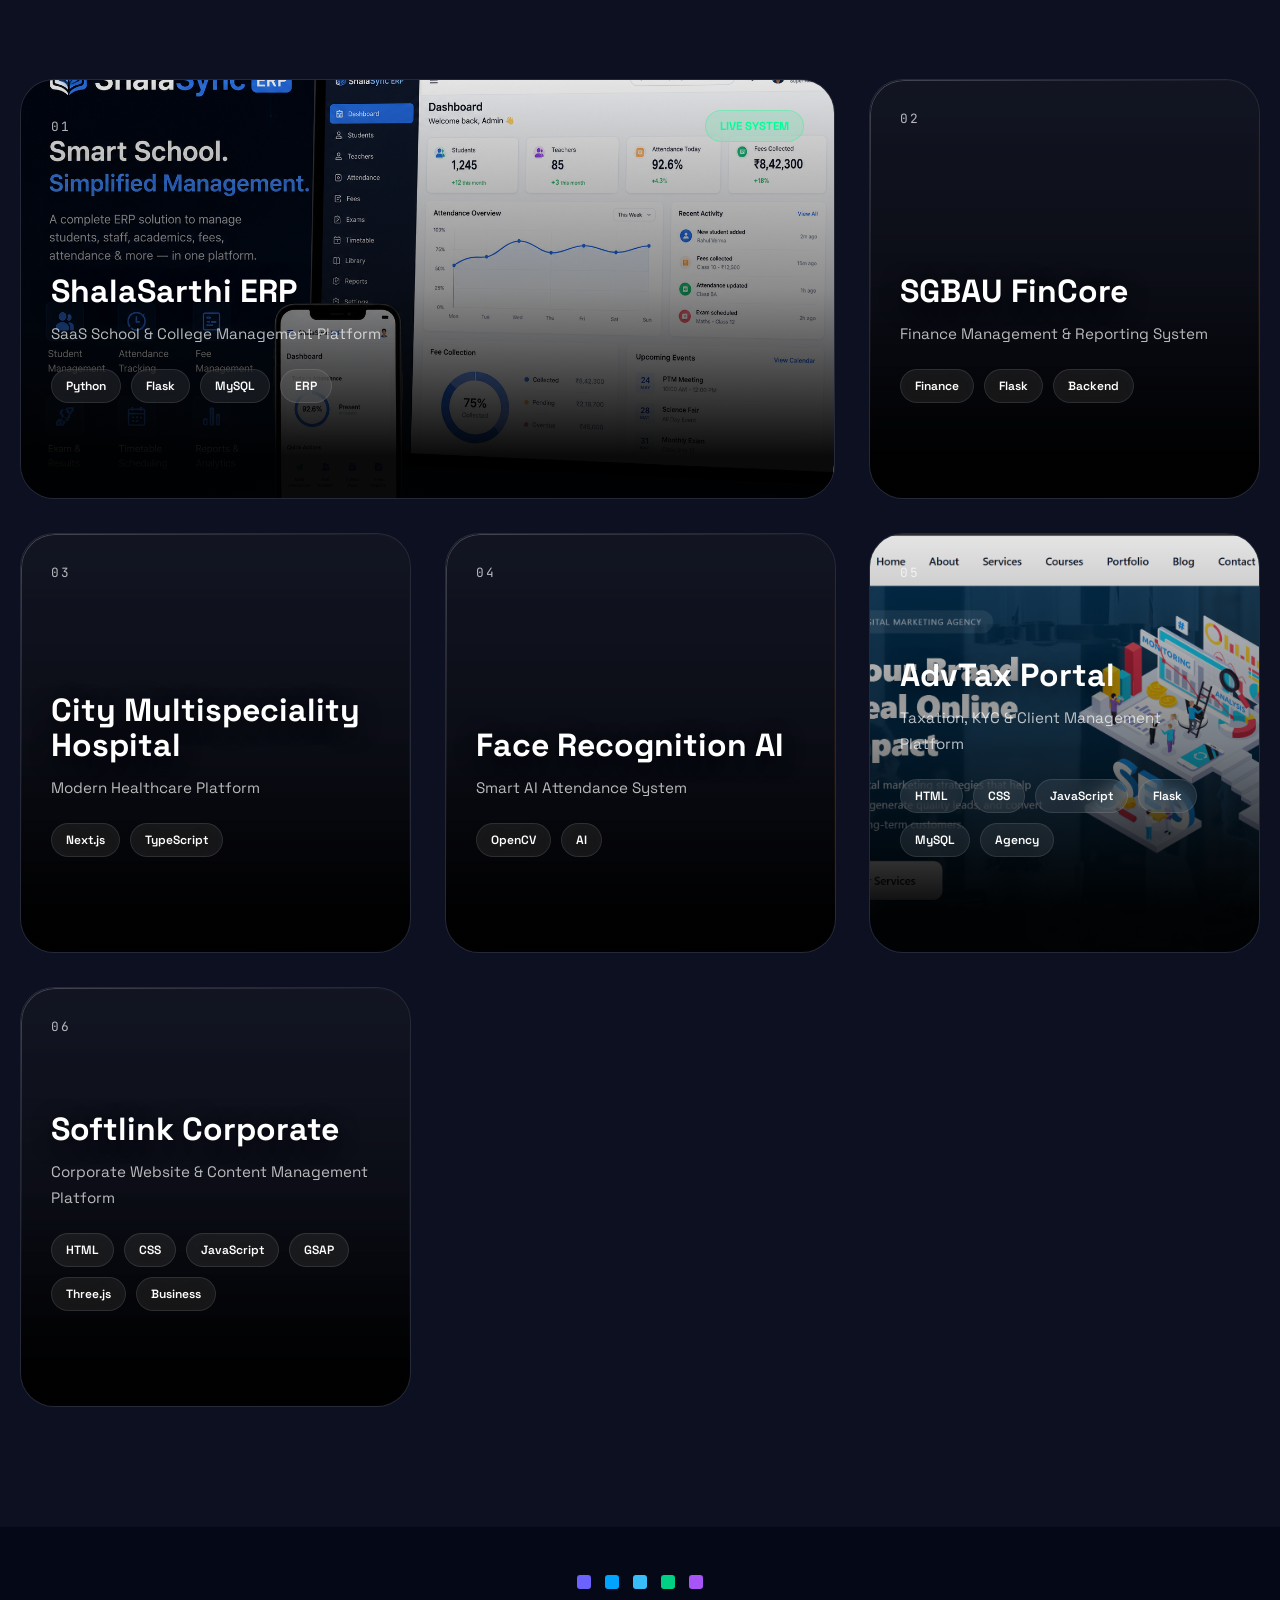
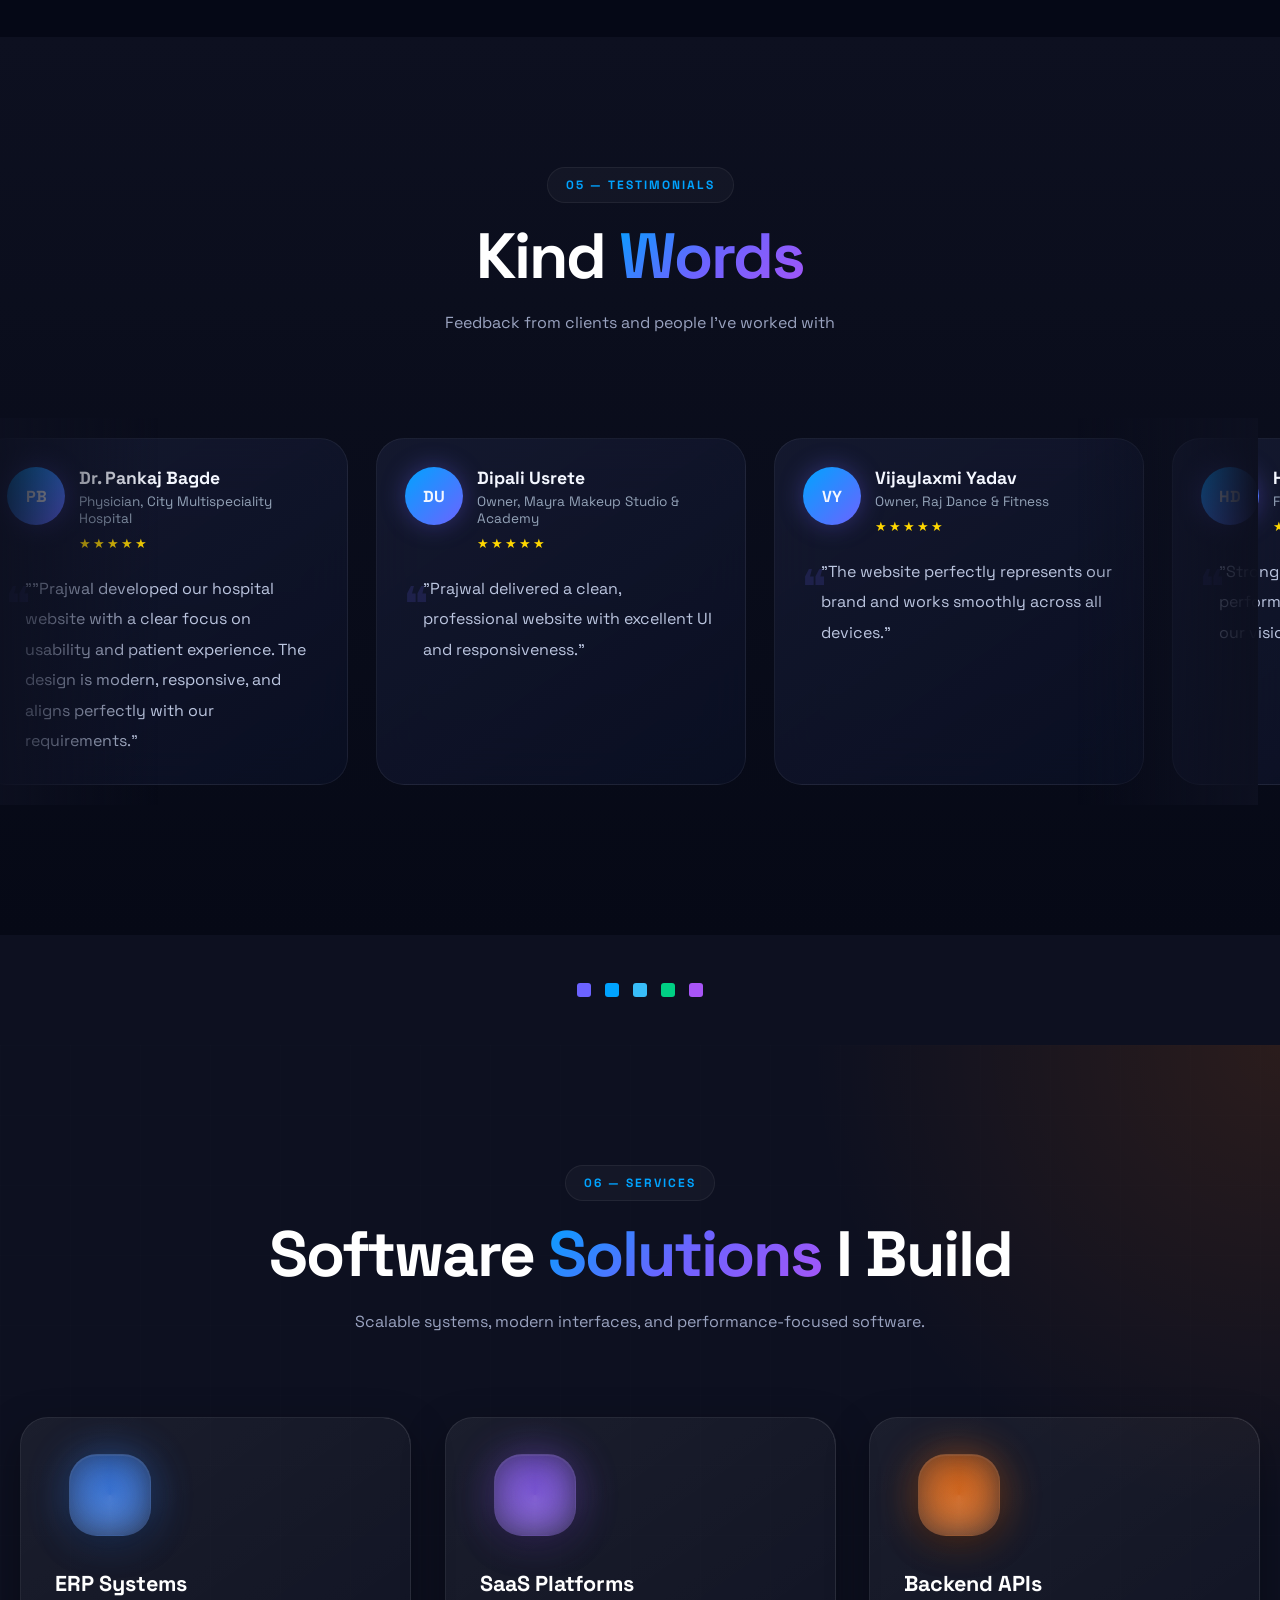
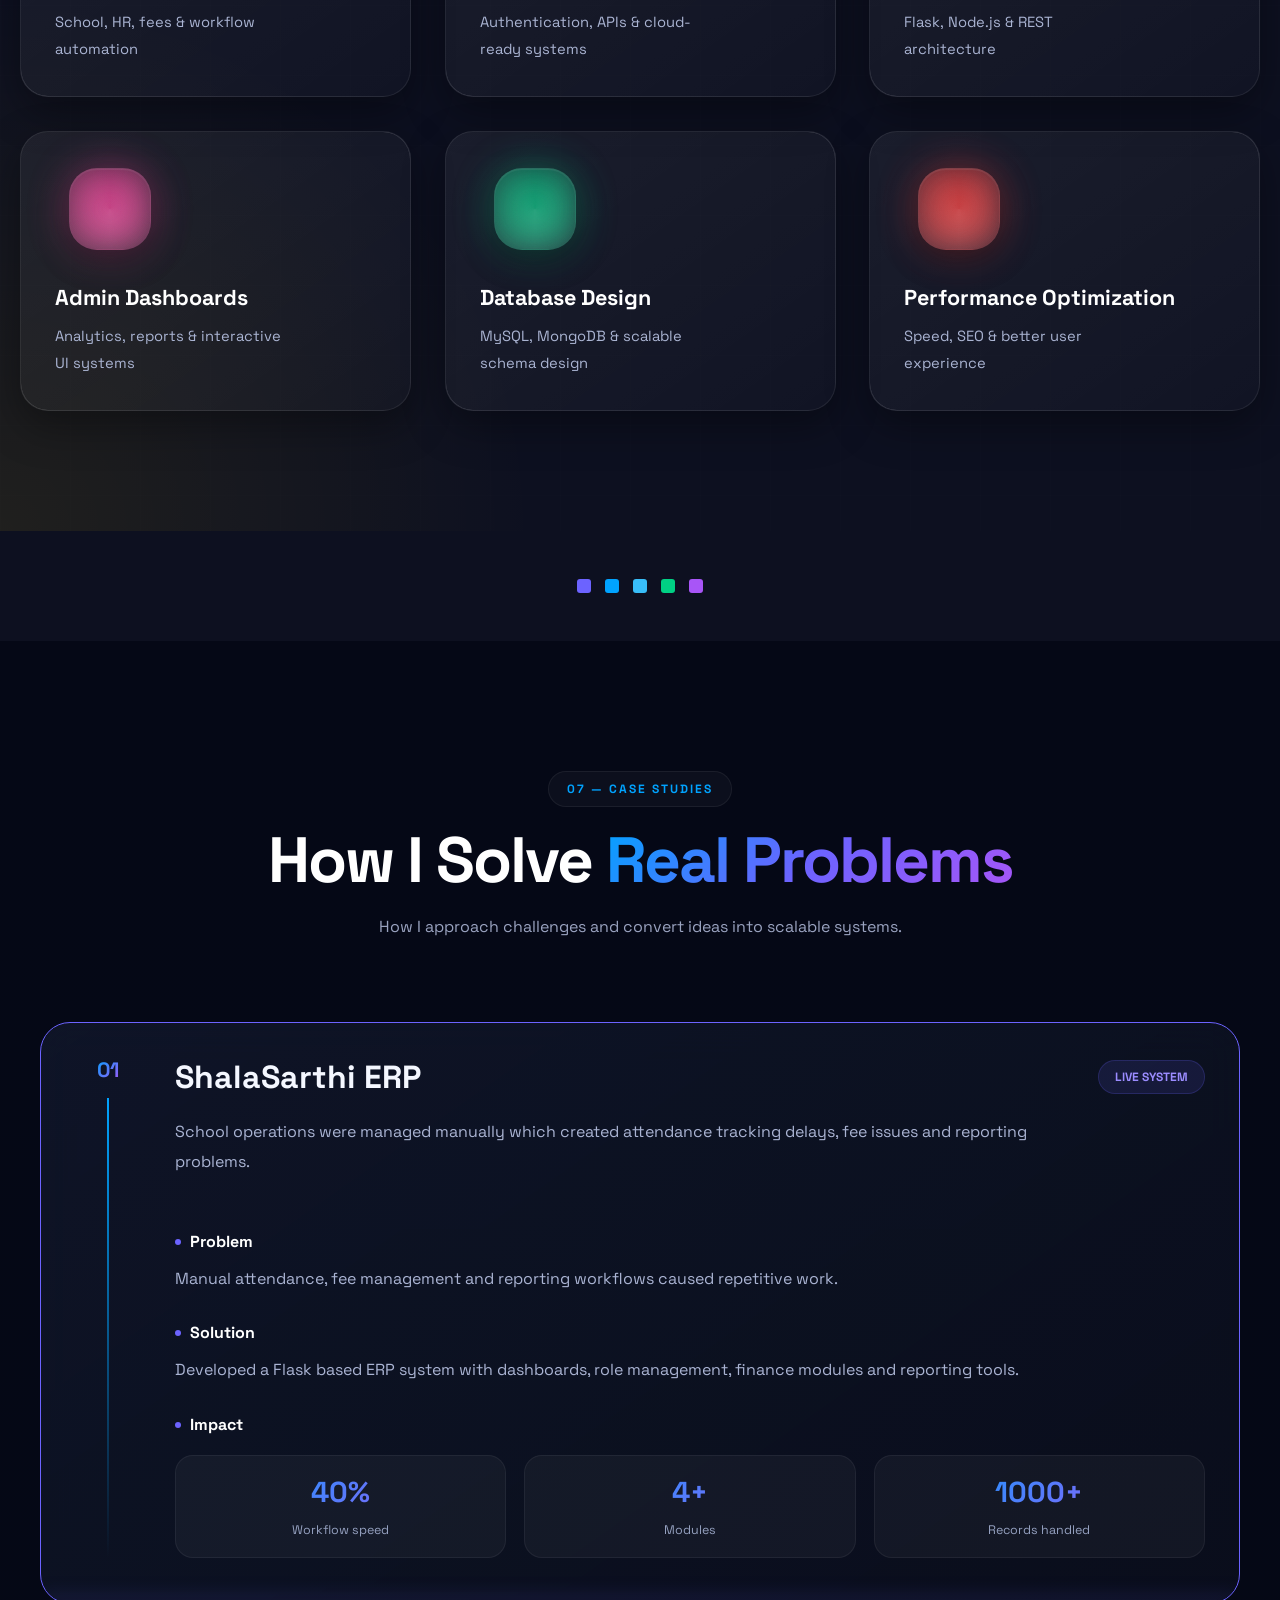
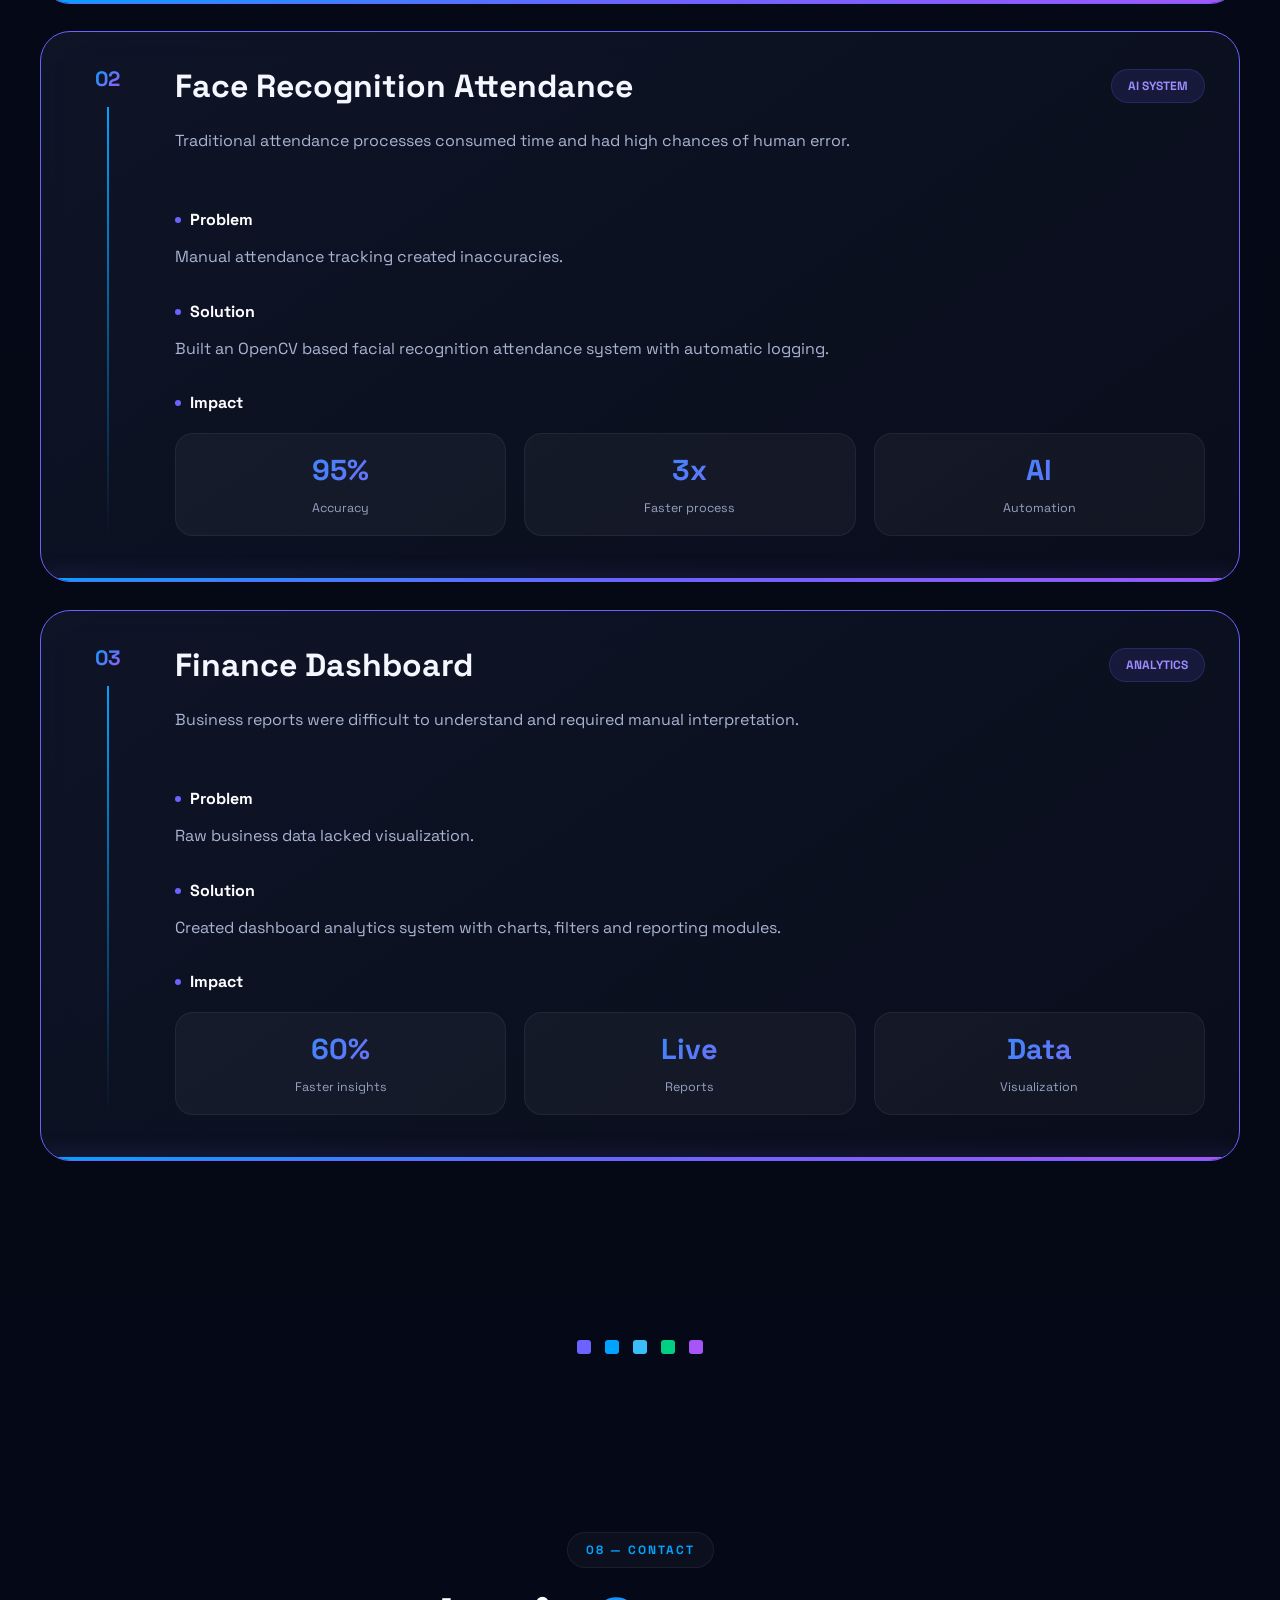
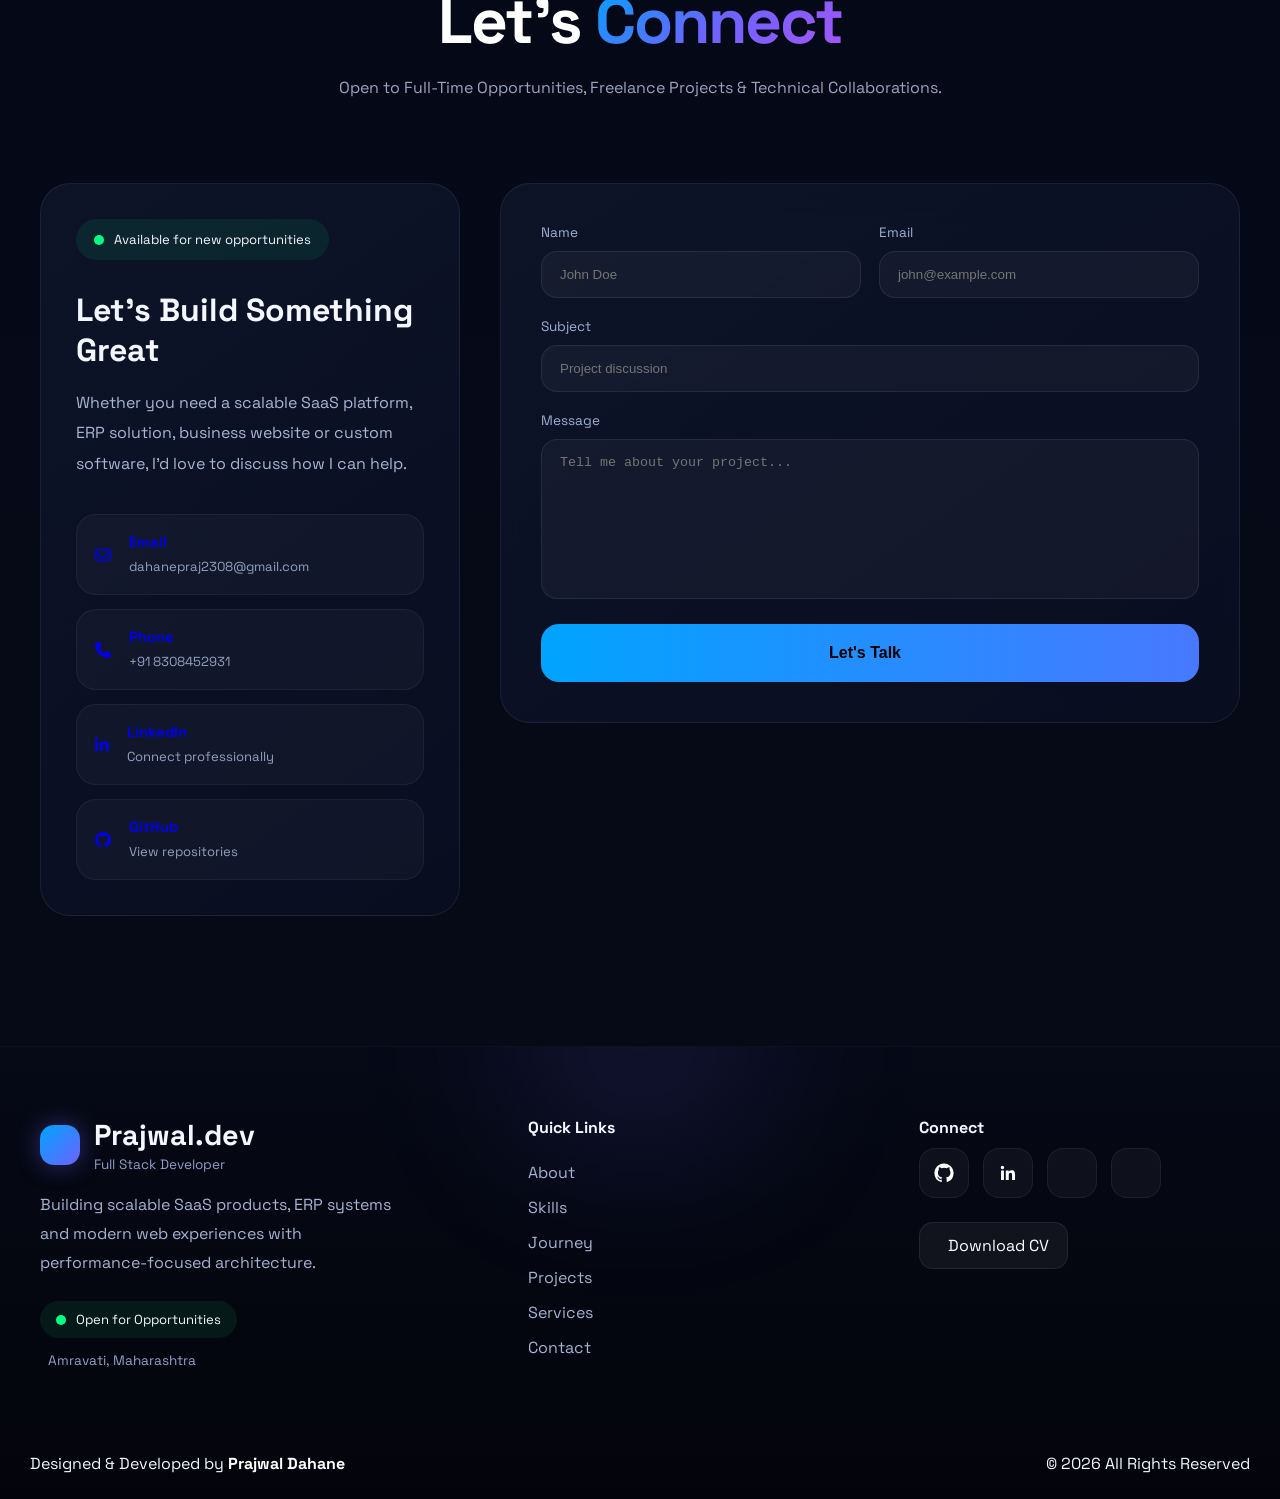
==== commit 09ee3a65: "Update index.html" ====
--- a/index.html
+++ b/index.html
@@ -4,10 +4,10 @@
     <link rel="icon" type="image/png" href="favicon.png" />
     <meta charset="UTF-8" />
     <meta name="viewport" content="width=device-width, initial-scale=1.0" />
-    <title>Prajwal Dahane | Full Stack Software Developer</title>
+    <title>Prajwal Dahane | Full Stack Developer | Python • Flask • React • ERP Developer</title>
     <meta
       name="description"
-      content="Portfolio of Prajwal Dahane, a passionate web developer specializing in clean, fast, and beautiful web experiences."
+      content="Prajwal Dahane is a Full Stack Developer specializing in Python, Flask, React, ERP systems, SaaS platforms and modern business web applications."
     />
 
     <!-- OpenGraph Meta Tags -->
@@ -26,7 +26,7 @@
         "@context": "https://schema.org",
         "@type": "Person",
         "name": "Prajwal Dahane",
-        "jobTitle": "Full Stack Software Developer",
+        "jobTitle": "Full Stack Developer",
         "url": "https://github.com/PrajwalD2308",
         "sameAs": [
           "https://github.com/PrajwalD2308",
@@ -103,7 +103,7 @@
 
     <li><a href="#services">Services</a></li>
 
-    <li><a href="#blog">Blog</a></li>
+    <li><a href="#blog">Case Studies</a></li>
 
     <li>
       <a href="#contact" class="nav-cta">
@@ -123,10 +123,10 @@
           Ready to work
         </div>
         <h1 class="hero-name">
-          <span>I build scalable</span>
-          <span class="line2">SaaS & ERP Systems</span>
+          <span>Building Scalable</span>
+          <span class="line2">SaaS, ERP & Business Platforms</span>
         </h1>
-        <p class="hero-role">Prajwal Dahane — Full Stack Software Developer</p>
+        <p class="hero-role">Prajwal Dahane — Full Stack Developer</p>
 
         <p class="hero-typed"><span id="typed"></span></p>
         <p class="hero-desc">
@@ -183,12 +183,12 @@
         </div>
 
         <h2 class="sec-title">
-            Building <span>Scalable</span> Digital Systems
+           Turning <span>Complex Problems</span> into Scalable Software
         </h2>
 
         <p class="sec-sub">
-            Building software with clean architecture, business logic,
-            and scalable systems thinking.
+          Transforming business challenges into scalable software through clean architecture, 
+          thoughtful engineering, and modern user experiences.
         </p>
 
     </div>
@@ -210,7 +210,7 @@
                 </p>
 
                 <p>
-                    As a Full Stack Software Developer, I focus on scalable
+                    As a Full Stack Developer, I focus on scalable
                     SaaS applications, ERP platforms, backend systems,
                     and modern web architectures using Python,
                     Flask, MySQL, JavaScript, and REST APIs.
@@ -368,186 +368,186 @@
     <section id="skills">
       <div class="sec-head">
         <div class="sec-tag">02 &mdash; Skills</div>
-        <h2 class="sec-title">My <span>Tech Stack</span></h2>
+        <h2 class="sec-title">Technologies <span>I Work With</span></h2>
       </div>
 
       <div class="skills-grid">
 
-<!-- FRONTEND -->
-<div class="skill-card sk-html up">
-
-<div class="skill-glow"></div>
-<div class="skill-orb"></div>
-
-<div class="skill-top">
-
-<div class="skill-icon-wrap">
-<img loading="lazy"
-src="https://skillicons.dev/icons?i=react,nextjs,ts"
-alt="">
-</div>
-
-<div class="skill-level">
-95%
-</div>
-
-</div>
-
-<div class="sk-name">
-Frontend Engineering
-</div>
-
-<div class="sk-sub">
-Modern scalable UI experiences & interaction systems
-</div>
-
-<div class="skill-tags">
-<span>React</span>
-<span>Next.js</span>
-<span>TypeScript</span>
-<span>Tailwind</span>
-<span>Three.js</span>
-</div>
-
-<div class="bar-wrap">
-<div class="bar" data-w="95"></div>
-</div>
-
-</div>
-
-
-<!-- BACKEND -->
-
-<div class="skill-card sk-css up">
-
-<div class="skill-glow"></div>
-<div class="skill-orb"></div>
-
-<div class="skill-top">
-
-<div class="skill-icon-wrap">
-<img loading="lazy"
-src="https://skillicons.dev/icons?i=python,flask,nodejs"
-alt="">
-</div>
-
-<div class="skill-level">
-90%
-</div>
-
-</div>
-
-<div class="sk-name">
-Backend & APIs
-</div>
-
-<div class="sk-sub">
-Architecture, integrations & scalable APIs
-</div>
-
-<div class="skill-tags">
-<span>Python</span>
-<span>Flask</span>
-<span>Node.js</span>
-<span>REST APIs</span>
-<span>MVC</span>
-</div>
-
-<div class="bar-wrap">
-<div class="bar" data-w="90"></div>
-</div>
-
-</div>
-
-
-<!-- DATABASE -->
-
-<div class="skill-card sk-js up">
-
-<div class="skill-glow"></div>
-<div class="skill-orb"></div>
-
-<div class="skill-top">
-
-<div class="skill-icon-wrap">
-<img loading="lazy"
-src="https://skillicons.dev/icons?i=mysql,mongodb,postgres"
-alt="">
-</div>
-
-<div class="skill-level">
-85%
-</div>
-
-</div>
-
-<div class="sk-name">
-Database & Analytics
-</div>
-
-<div class="sk-sub">
-Structured scalable data ecosystems
-</div>
-
-<div class="skill-tags">
-<span>MySQL</span>
-<span>MongoDB</span>
-<span>Pandas</span>
-<span>NumPy</span>
-<span>BI</span>
-</div>
-
-<div class="bar-wrap">
-<div class="bar" data-w="85"></div>
-</div>
-
-</div>
-
-
-<!-- TOOLS -->
-
-<div class="skill-card sk-py up">
-
-<div class="skill-glow"></div>
-<div class="skill-orb"></div>
-
-<div class="skill-top">
-
-<div class="skill-icon-wrap">
-<img loading="lazy"
-src="https://skillicons.dev/icons?i=git,github,vscode,postman"
-alt="">
-</div>
-
-<div class="skill-level">
-92%
-</div>
-
-</div>
-
-<div class="sk-name">
-Tools & Platforms
-</div>
-
-<div class="sk-sub">
-Development workflow & deployment ecosystem
-</div>
-
-<div class="skill-tags">
-<span>Git</span>
-<span>GitHub</span>
-<span>Postman</span>
-<span>Vercel</span>
-<span>WordPress</span>
-</div>
-
-<div class="bar-wrap">
-<div class="bar" data-w="92"></div>
-</div>
-
-</div>
-
-</div>
+        <!-- FRONTEND -->
+        <div class="skill-card sk-html up">
+        
+        <div class="skill-glow"></div>
+        <div class="skill-orb"></div>
+        
+        <div class="skill-top">
+        
+        <div class="skill-icon-wrap">
+        <img loading="lazy"
+        src="https://skillicons.dev/icons?i=react,nextjs,ts"
+        alt="">
+        </div>
+        
+        <div class="skill-level">
+        95%
+        </div>
+        
+        </div>
+        
+        <div class="sk-name">
+        Frontend Engineering
+        </div>
+        
+        <div class="sk-sub">
+        Modern scalable UI experiences & interaction systems
+        </div>
+        
+        <div class="skill-tags">
+        <span>React</span>
+        <span>Next.js</span>
+        <span>TypeScript</span>
+        <span>Tailwind</span>
+        <span>Three.js</span>
+        </div>
+        
+        <div class="bar-wrap">
+        <div class="bar" data-w="95"></div>
+        </div>
+        
+        </div>
+        
+        
+        <!-- BACKEND -->
+        
+        <div class="skill-card sk-css up">
+        
+        <div class="skill-glow"></div>
+        <div class="skill-orb"></div>
+        
+        <div class="skill-top">
+        
+        <div class="skill-icon-wrap">
+        <img loading="lazy"
+        src="https://skillicons.dev/icons?i=python,flask,nodejs"
+        alt="">
+        </div>
+        
+        <div class="skill-level">
+        90%
+        </div>
+        
+        </div>
+        
+        <div class="sk-name">
+        Backend & APIs
+        </div>
+        
+        <div class="sk-sub">
+        Architecture, integrations & scalable APIs
+        </div>
+        
+        <div class="skill-tags">
+        <span>Python</span>
+        <span>Flask</span>
+        <span>Node.js</span>
+        <span>REST APIs</span>
+        <span>MVC</span>
+        </div>
+        
+        <div class="bar-wrap">
+        <div class="bar" data-w="90"></div>
+        </div>
+        
+        </div>
+        
+        
+        <!-- DATABASE -->
+        
+        <div class="skill-card sk-js up">
+        
+        <div class="skill-glow"></div>
+        <div class="skill-orb"></div>
+        
+        <div class="skill-top">
+        
+        <div class="skill-icon-wrap">
+        <img loading="lazy"
+        src="https://skillicons.dev/icons?i=mysql,mongodb,postgres"
+        alt="">
+        </div>
+        
+        <div class="skill-level">
+        85%
+        </div>
+        
+        </div>
+        
+        <div class="sk-name">
+        Database & Analytics
+        </div>
+        
+        <div class="sk-sub">
+        Structured scalable data ecosystems
+        </div>
+        
+        <div class="skill-tags">
+        <span>MySQL</span>
+        <span>MongoDB</span>
+        <span>Pandas</span>
+        <span>NumPy</span>
+        <span>BI</span>
+        </div>
+        
+        <div class="bar-wrap">
+        <div class="bar" data-w="85"></div>
+        </div>
+        
+        </div>
+        
+        
+        <!-- TOOLS -->
+        
+        <div class="skill-card sk-py up">
+        
+        <div class="skill-glow"></div>
+        <div class="skill-orb"></div>
+        
+        <div class="skill-top">
+        
+        <div class="skill-icon-wrap">
+        <img loading="lazy"
+        src="https://skillicons.dev/icons?i=git,github,vscode,postman"
+        alt="">
+        </div>
+        
+        <div class="skill-level">
+        92%
+        </div>
+        
+        </div>
+        
+        <div class="sk-name">
+        Tools & Platforms
+        </div>
+        
+        <div class="sk-sub">
+        Development workflow & deployment ecosystem
+        </div>
+        
+        <div class="skill-tags">
+        <span>Git</span>
+        <span>GitHub</span>
+        <span>Postman</span>
+        <span>Vercel</span>
+        <span>WordPress</span>
+        </div>
+        
+        <div class="bar-wrap">
+        <div class="bar" data-w="92"></div>
+        </div>
+        
+        </div>
+        
+        </div>
 
  </section>
 
@@ -560,14 +560,14 @@
     </div>
 
     
-    <!-- ════════ TIMELINE ════════ -->
+ <!-- ════════ TIMELINE ════════ -->
 <section id="timeline">
 
   <div class="sec-head">
     <div class="sec-tag">03 — Journey</div>
 
     <h2 class="sec-title">
-      Career <span>Timeline</span>
+      Professional<span>Journey</span>
     </h2>
 
     <p class="sec-sub">
@@ -604,7 +604,7 @@
         </div>
 
         <h3>
-          Full Stack Software Developer
+          Full Stack Developer
         </h3>
 
         <div class="timeline-org">
@@ -777,7 +777,7 @@
       <div class="sec-head">
         <div class="sec-tag">04 — Projects</div>
         <h2 class="sec-title">Featured <span>Work</span></h2>
-        <p class="sec-sub">Real-world projects & case studies</p>
+        <p class="sec-sub">Production-grade software, enterprise platforms & real client solutions</p>
       </div>
 
       <div class="projects-grid">
@@ -809,7 +809,7 @@
         </div>
 
         <h3 class="proj-title">
-          ShalaSync ERP
+          ShalaSarthi ERP
         </h3>
 
         <p class="proj-sub">
@@ -827,7 +827,7 @@
 
         <div class="proj-actions">
 
-          <a href="https://github.com/PrajwalD2308"
+          <a href="#shalasarthi case study"
             class="proj-action live-btn">
 
             <i data-lucide="arrow-up-right"></i>
@@ -835,7 +835,7 @@
 
           </a>
 
-          <a href="https://github.com/PrajwalD2308"
+          <a href="https://shriprabhusoftlink.com/product/shalasarathi.html"
             class="proj-action code-btn">
 
             <i data-lucide="layout-dashboard"></i>
@@ -900,12 +900,12 @@
 
           </a>
 
-          <a href="https://github.com/PrajwalD2308"
+          <a href="#fincore"
             target="_blank"
             class="proj-action code-btn">
 
             <i data-lucide="github"></i>
-            Source
+            Architecture
 
           </a>
 
@@ -940,7 +940,7 @@
         </div>
 
         <h3 class="proj-title">
-          City Hospital
+          City Multispeciality Hospital
         </h3>
 
         <p class="proj-sub">
@@ -961,7 +961,7 @@
           class="proj-action live-btn">
 
           <i data-lucide="arrow-up-right"></i>
-          Live Demo
+          Live Website
 
         </a>
 
@@ -970,7 +970,7 @@
           class="proj-action code-btn">
 
           <i data-lucide="github"></i>
-          Source
+          Details
 
         </a>
 
@@ -1026,16 +1026,16 @@
             class="proj-action live-btn">
 
             <i data-lucide="arrow-up-right"></i>
-            Live Demo
+            Project
 
           </a>
 
-          <a href="https://github.com/PrajwalD2308"
+          <a href="https://github.com/PrajwalD2308/Face-Recognition-Attendance-System"
             target="_blank"
             class="proj-action code-btn">
 
             <i data-lucide="github"></i>
-            Source
+           Github
 
           </a>
 
@@ -1070,28 +1070,32 @@
         </div>
 
         <h3 class="proj-title">
-          Digikey Centro
+         AdvTax Portal
         </h3>
 
         <p class="proj-sub">
-          Digital Agency Website
+          Taxation, KYC & Client Management Platform
         </p>
 
         <div class="proj-tags">
 
-          <span class="ptag">Frontend</span>
+          <span class="ptag">HTML</span>
+          <span class="ptag">CSS</span>
+          <span class="ptag">JavaScript</span>
+          <span class="ptag">Flask</span>
+          <span class="ptag">MySQL</span>
           <span class="ptag">Agency</span>
 
         </div>
 
         <div class="proj-actions">
 
-        <a href="https://www.digikeycentro.com/"
+        <a href="https://advthakre.com/"
           target="_blank"
           class="proj-action live-btn">
 
           <i data-lucide="arrow-up-right"></i>
-          Live Demo
+          Live Website
 
         </a>
 
@@ -1100,7 +1104,7 @@
           class="proj-action code-btn">
 
           <i data-lucide="github"></i>
-          Source
+          Case Study
 
         </a>
 
@@ -1135,28 +1139,32 @@
         </div>
 
         <h3 class="proj-title">
-          Mayra Academy
+          Softlink Corporate
         </h3>
 
         <p class="proj-sub">
-          Beauty & Salon Academy Platform
+         Corporate Website & Content Management Platform
         </p>
 
         <div class="proj-tags">
 
-          <span class="ptag">Next.js</span>
+          <span class="ptag">HTML</span>
+          <span class="ptag">CSS</span>
+          <span class="ptag">JavaScript</span>
+          <span class="ptag">GSAP</span>
+          <span class="ptag">Three.js</span>
           <span class="ptag">Business</span>
 
         </div>
 
         <div class="proj-actions">
 
-        <a href="https://www.mayrasalonandacademy.com/"
+        <a href="https://shriprabhusoftlink.com/"
           target="_blank"
           class="proj-action live-btn">
 
           <i data-lucide="arrow-up-right"></i>
-          Live Demo
+          Live Website
 
         </a>
 
@@ -1165,7 +1173,7 @@
           class="proj-action code-btn">
 
           <i data-lucide="github"></i>
-          Source
+         Case Study
 
         </a>
 
@@ -1365,7 +1373,7 @@
     <div class="sec-tag">06 — Services</div>
 
     <h2 class="sec-title">
-      Digital <span>Solutions</span> I Build
+      Software <span>Solutions</span> I Build
     </h2>
 
     <p class="sec-sub">
@@ -1624,7 +1632,7 @@
 
 <h2 class="sec-title">
 
-Real <span>Problem Solving</span>
+How I Solve <span>Real Problems</span>
 
 </h2>
 
@@ -1641,7 +1649,7 @@
 
 <!-- CASE 1 -->
 
-<div class="case-card up active">
+<div class="case-card up active" id="shalasarthi case study">
 
 <div class="case-progress"></div>
 
@@ -1660,7 +1668,7 @@
 
 <div class="case-head">
 
-<h3>ShalaSync ERP</h3>
+<h3>ShalaSarthi ERP</h3>
 
 <span class="case-status">
 LIVE SYSTEM
@@ -1863,7 +1871,7 @@
 
 <!-- CASE 3 -->
 
-<div class="case-card up">
+<div class="case-card up" id="fincore">
 
 <div class="case-progress"></div>
 
@@ -1993,7 +2001,7 @@
 </h2>
 
 <p class="sec-sub">
-Open for internships, freelance work and software opportunities.
+Open to Full-Time Opportunities, Freelance Projects & Technical Collaborations.
 </p>
 
 </div>
@@ -2016,12 +2024,12 @@
 
 
 <h3>
-Building something useful?
+Let's Build Something Great
 </h3>
 
 <p>
 
-Whether it's a SaaS product, ERP platform, portfolio, or backend system — let's discuss ideas and build it.
+Whether you need a scalable SaaS platform, ERP solution, business website or custom software, I'd love to discuss how I can help.
 
 </p>
 
@@ -2163,7 +2171,7 @@
 id="submit-btn"
 class="f-btn">
 
-<span>Send Message</span>
+<span>Let's Talk</span>
 
 <i data-lucide="send"></i>
 
@@ -2201,7 +2209,7 @@
 
 <h3>Prajwal.dev</h3>
 
-<span>Full Stack Software Developer</span>
+<span>Full Stack Developer</span>
 
 </div>
 
@@ -2311,7 +2319,7 @@
 
 <i data-lucide="download"></i>
 
-Download Resume
+Download CV
 
 </a>
 
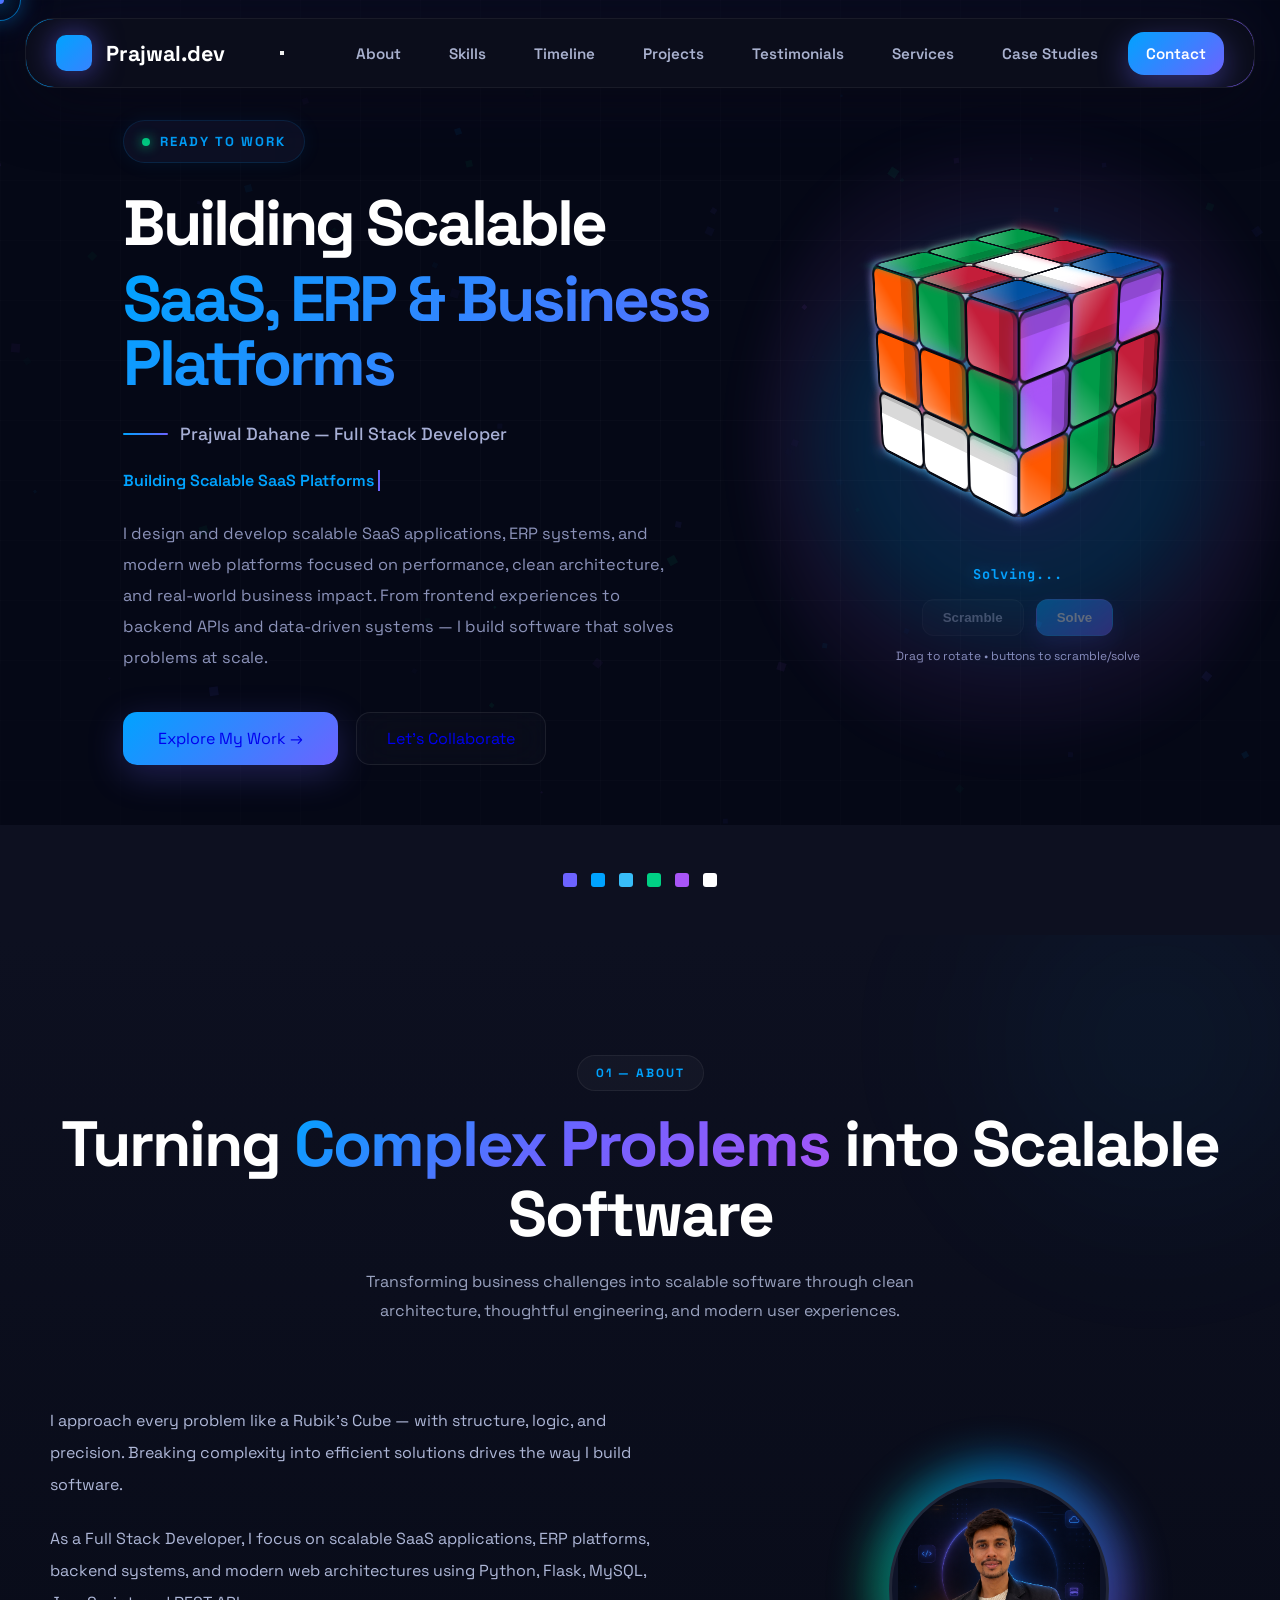
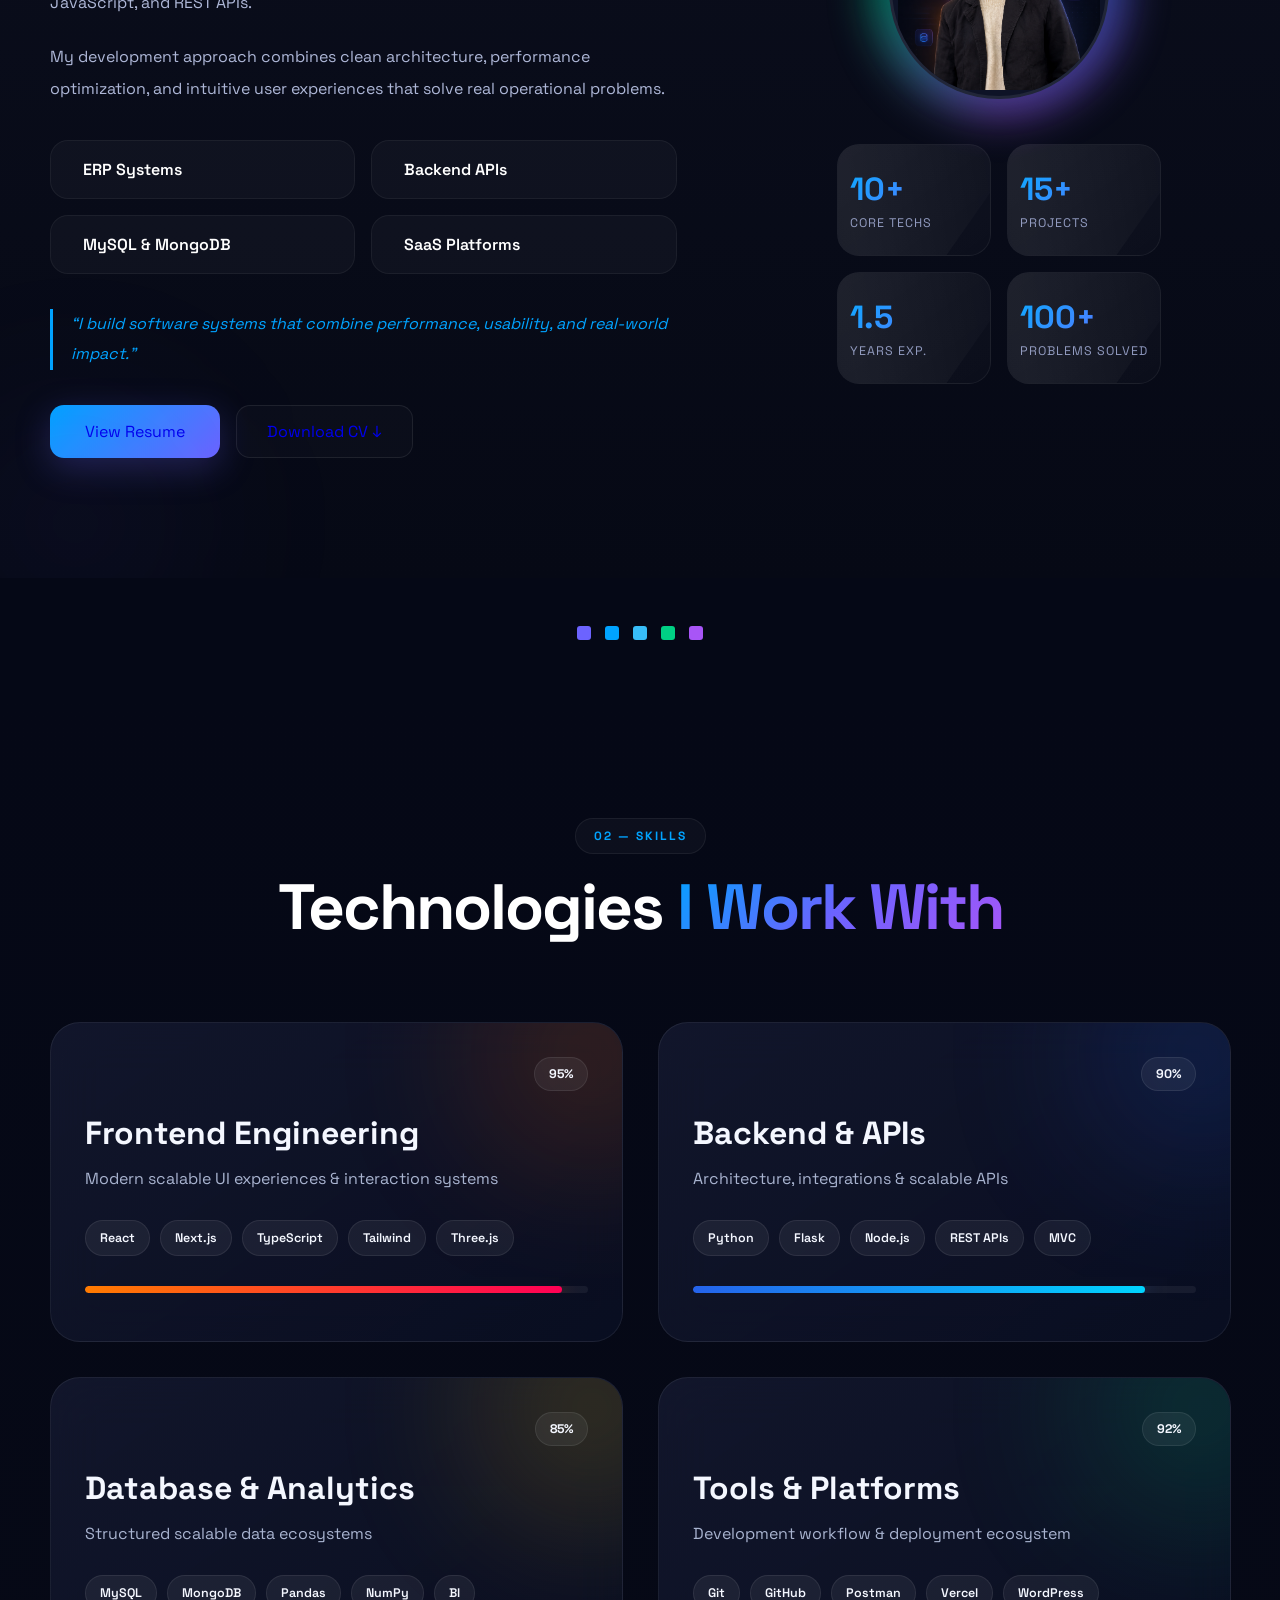
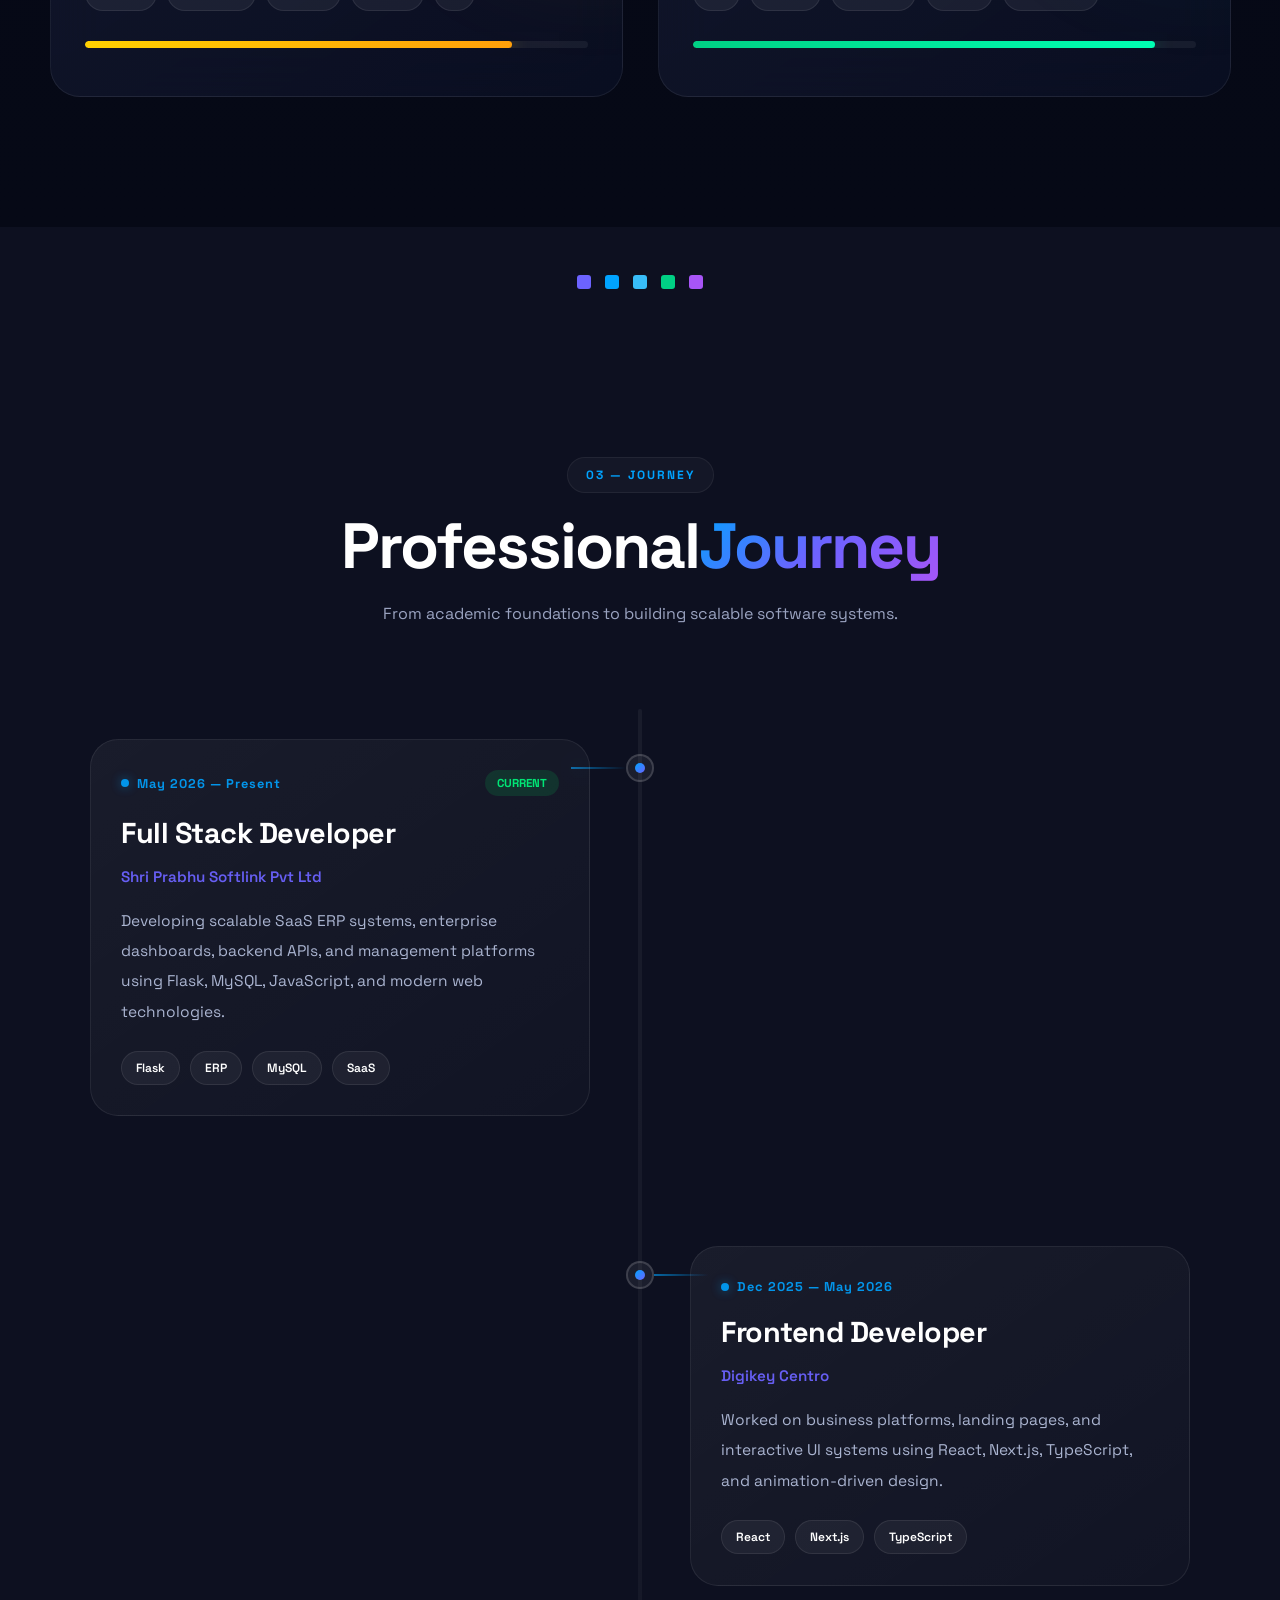
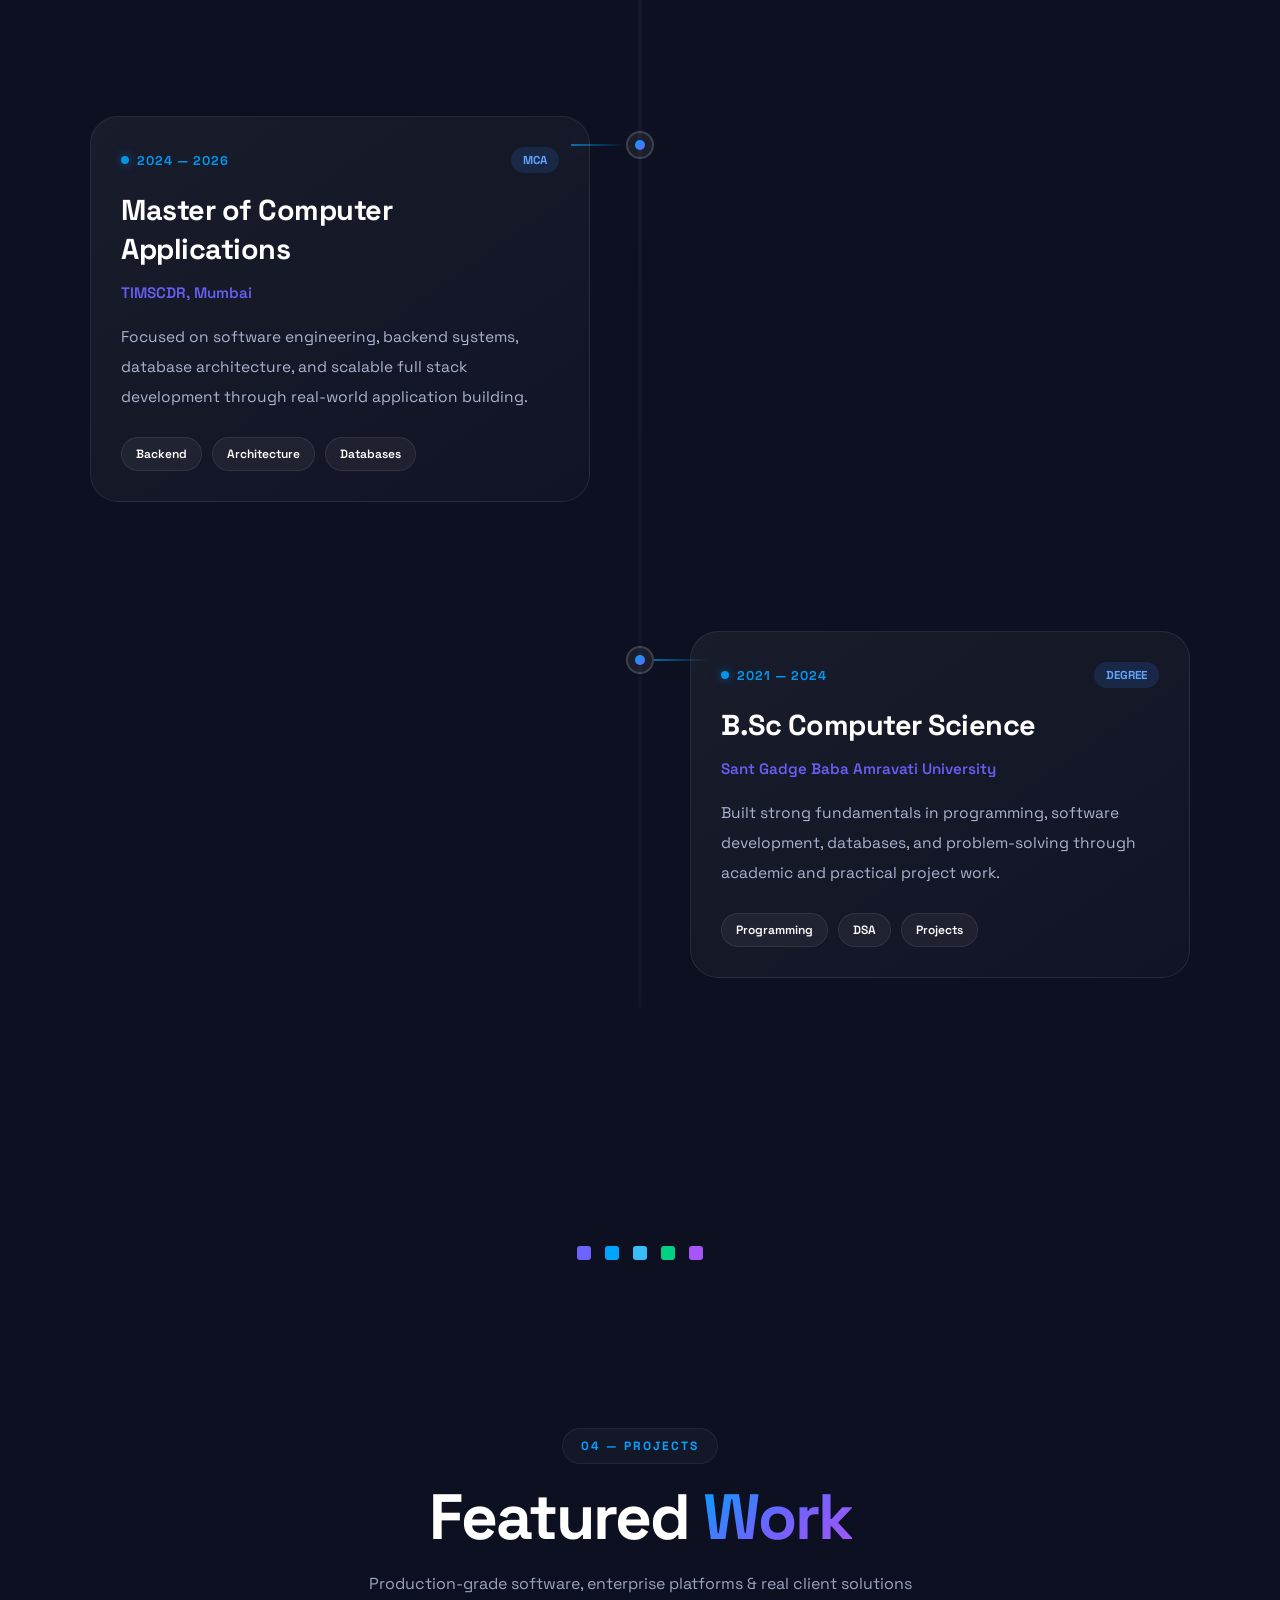
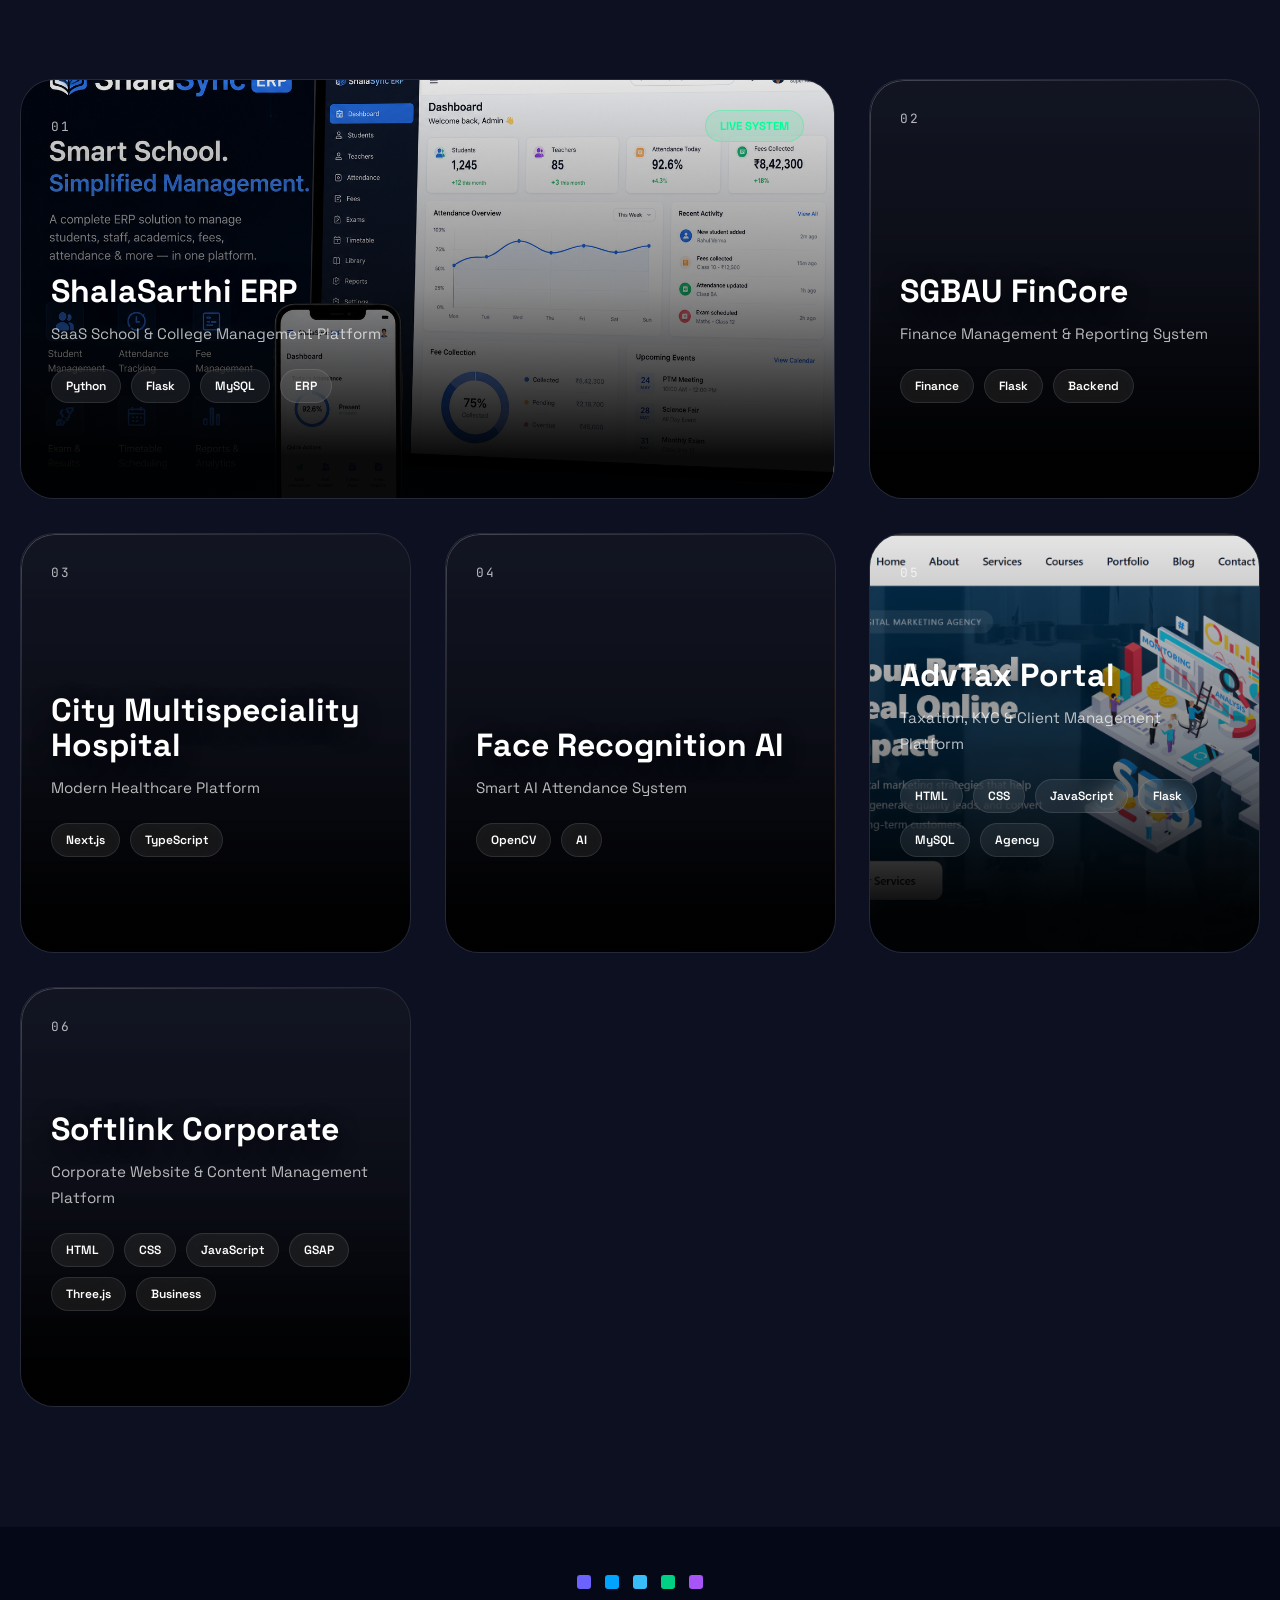
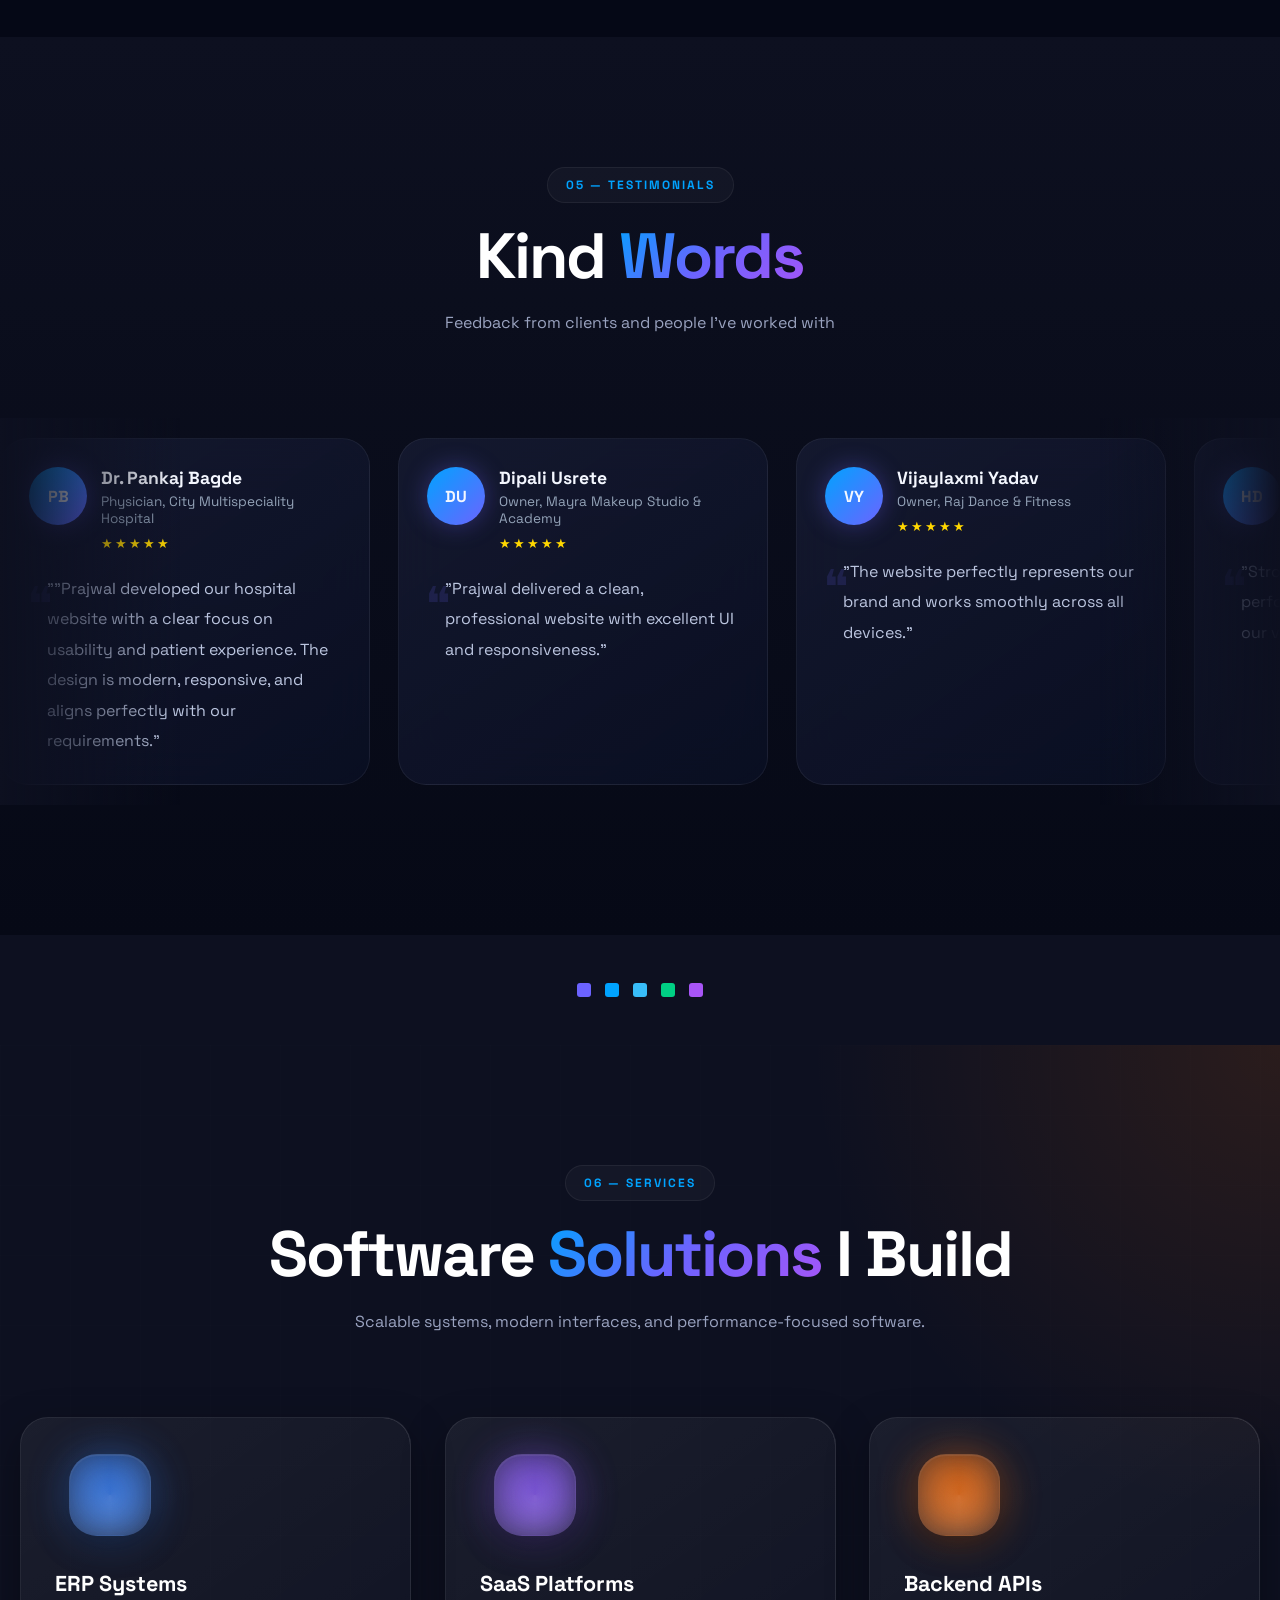
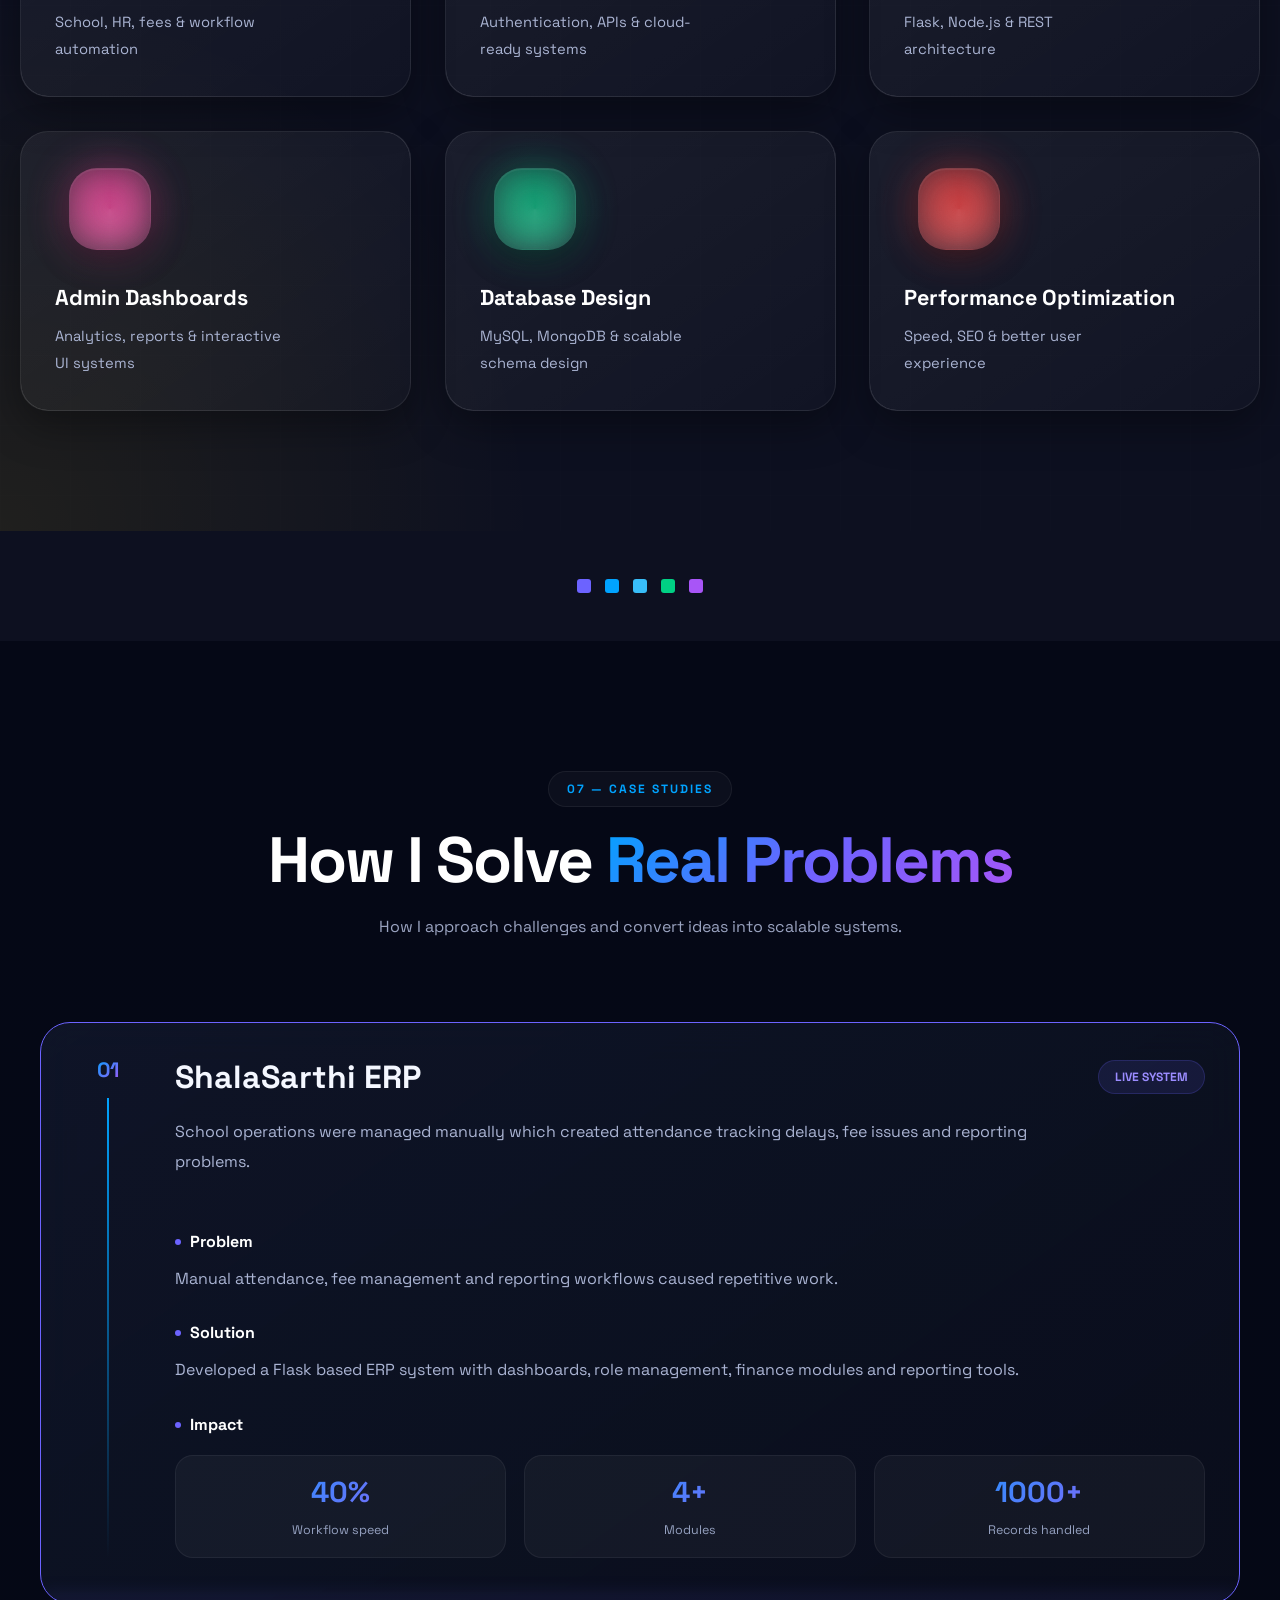
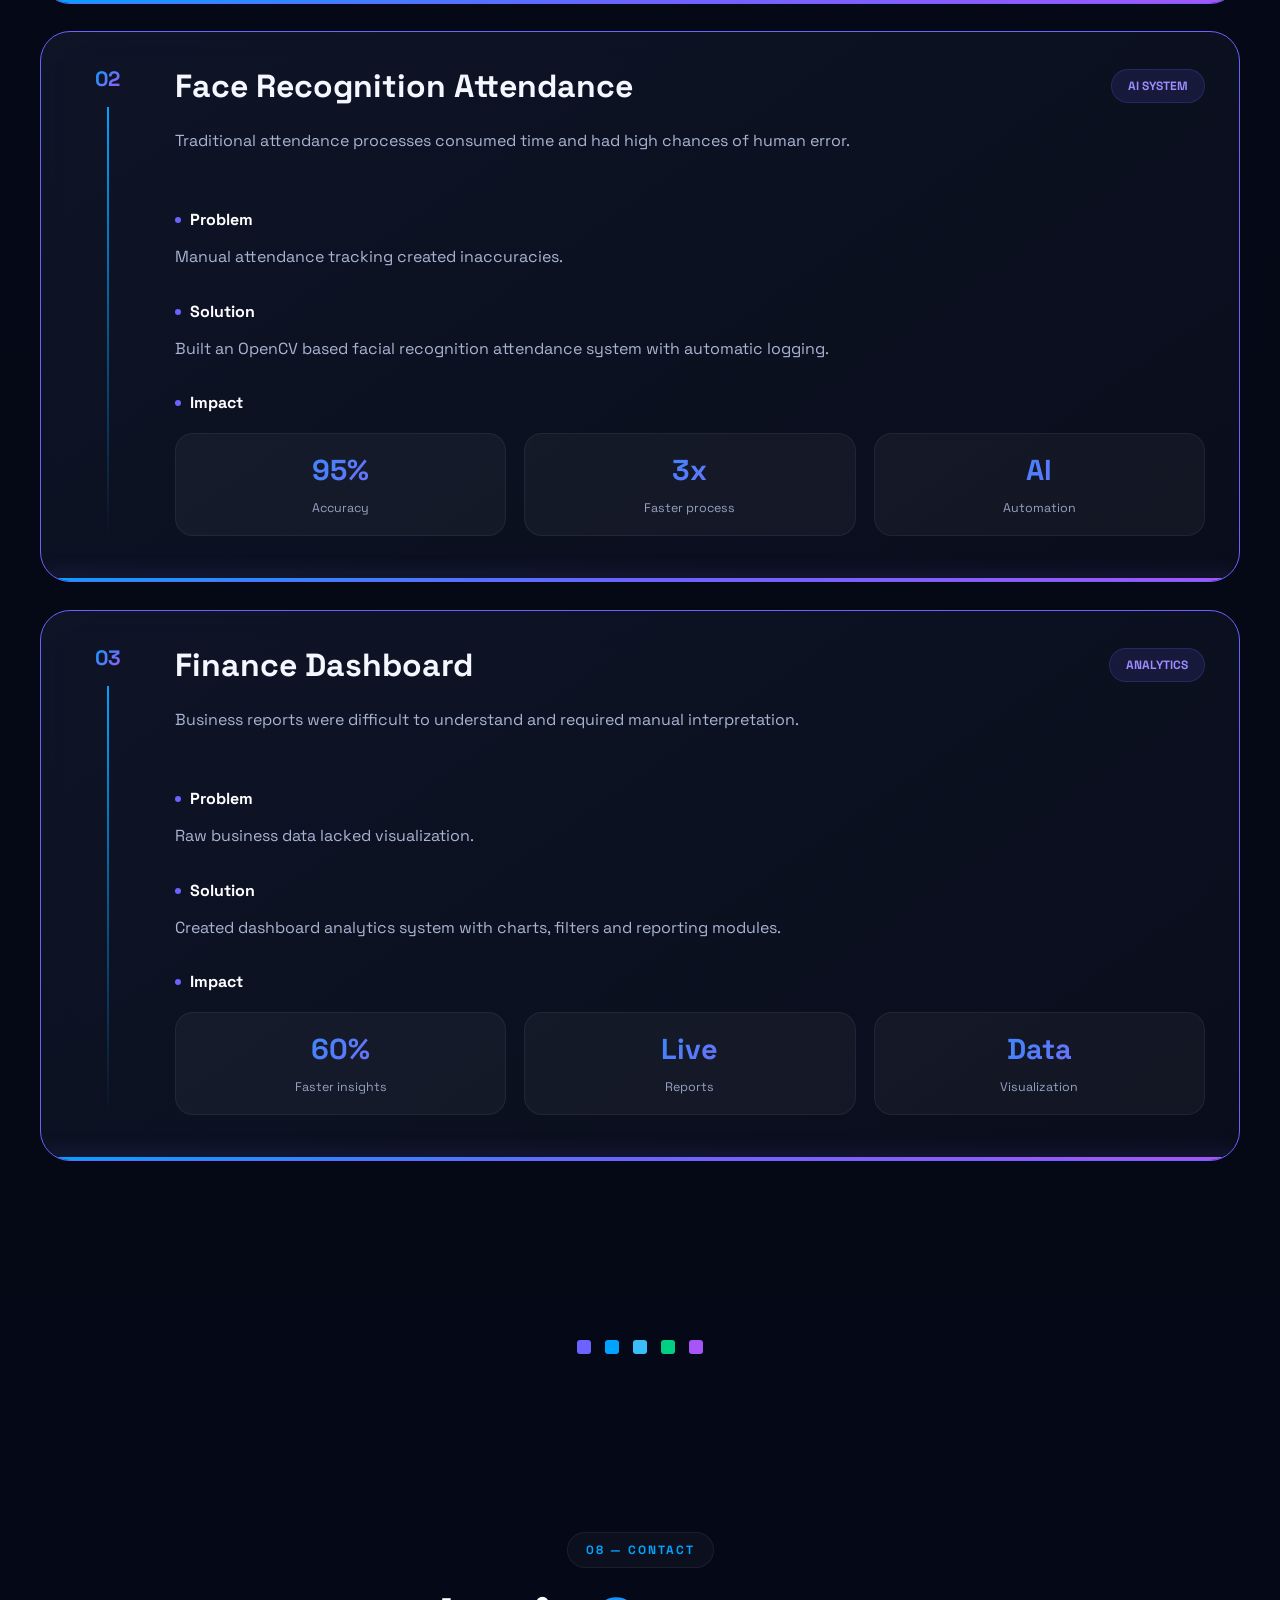
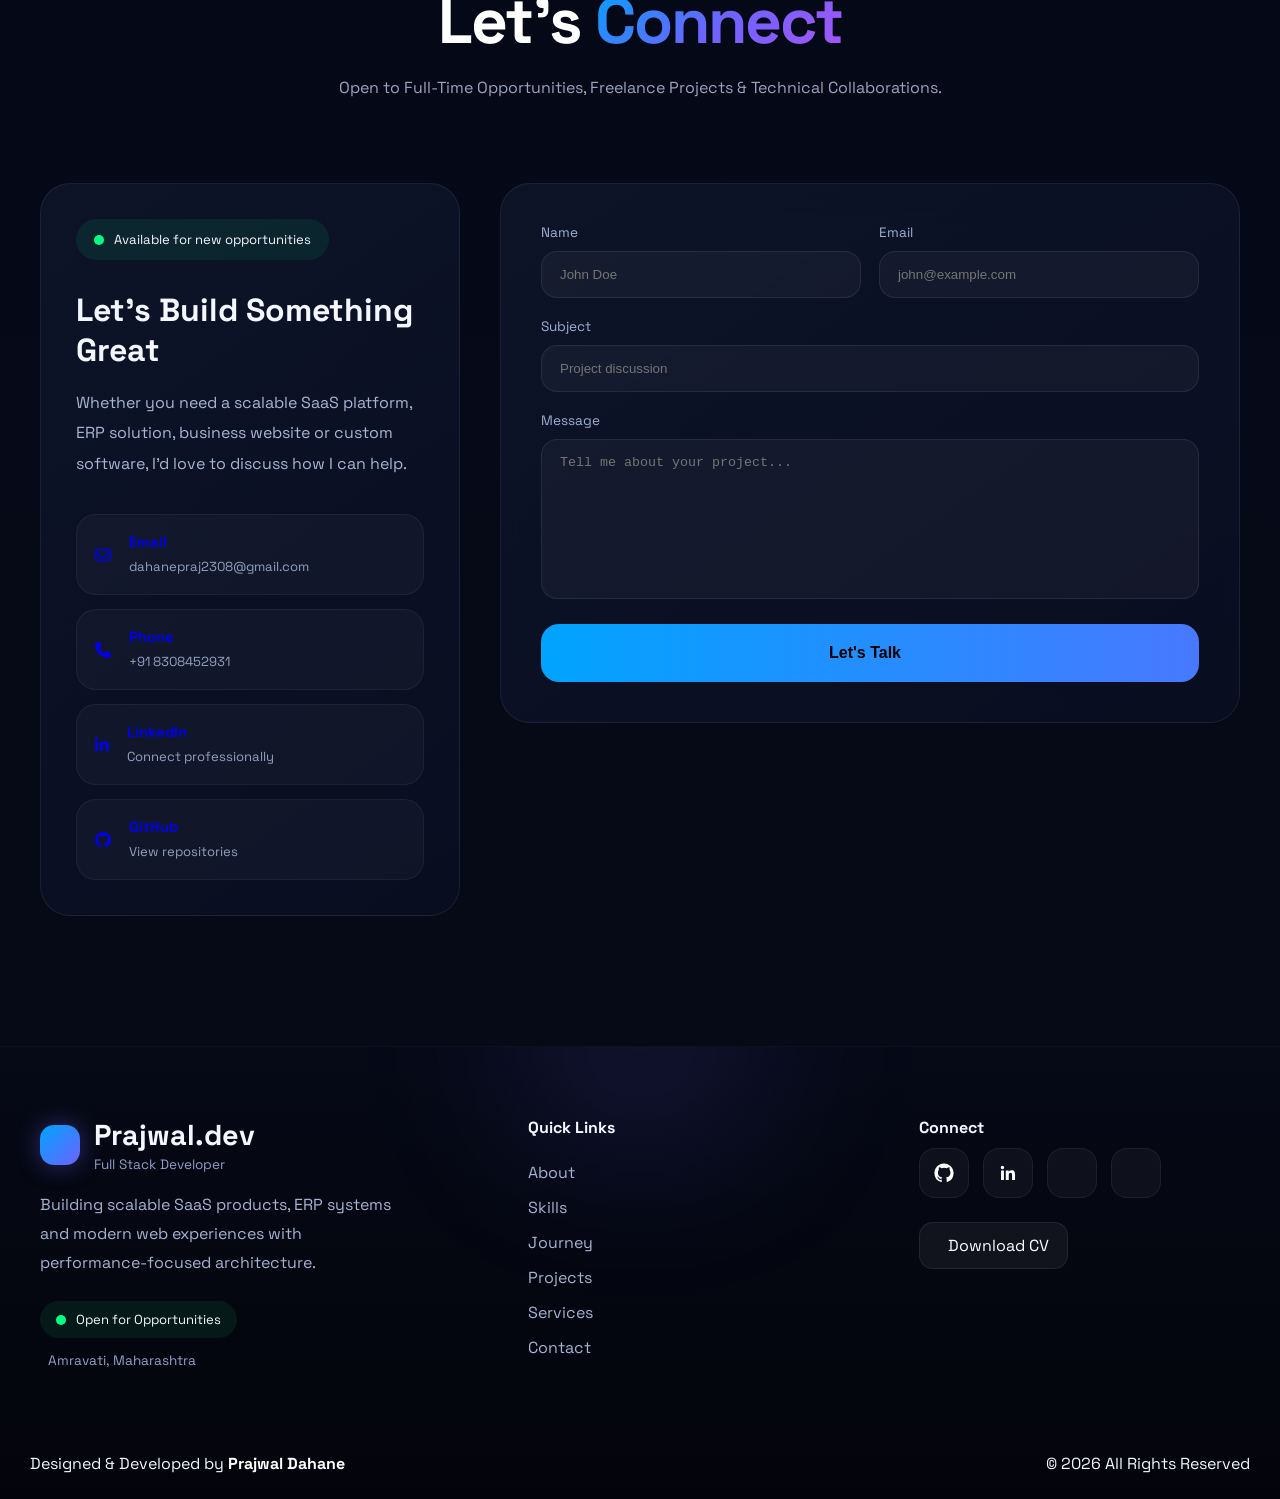
==== commit 577da111: "Update index.html" ====
--- a/index.html
+++ b/index.html
@@ -1,63 +1,210 @@
 <!doctype html>
 <html lang="en">
-  <head>
-    <link rel="icon" type="image/png" href="favicon.png" />
-    <meta charset="UTF-8" />
-    <meta name="viewport" content="width=device-width, initial-scale=1.0" />
-    <title>Prajwal Dahane | Full Stack Developer | Python • Flask • React • ERP Developer</title>
-    <meta
-      name="description"
-      content="Prajwal Dahane is a Full Stack Developer specializing in Python, Flask, React, ERP systems, SaaS platforms and modern business web applications."
-    />
-
-    <!-- OpenGraph Meta Tags -->
-    <meta property="og:title" content="Prajwal Dahane| Portfolio" />
-    <meta
-      property="og:description"
-      content="Explore my projects and skills in web development, specializing in elegant solutions to complex problems."
-    />
-    <meta property="og:image" content="preview.png" />
-    <meta property="og:url" content="https://github.com/PrajwalD2308" />
-    <meta property="og:type" content="website" />
-
-    <!-- Structured Metadata (JSON-LD) -->
-    <script type="application/ld+json">
-      {
-        "@context": "https://schema.org",
-        "@type": "Person",
-        "name": "Prajwal Dahane",
-        "jobTitle": "Full Stack Developer",
-        "url": "https://github.com/PrajwalD2308",
-        "sameAs": [
-          "https://github.com/PrajwalD2308",
-          "https://www.linkedin.com/in/prajwaldahane/"
-        ]
-      }
-    </script>
-
-    <link
-      href="https://fonts.googleapis.com/css2?family=Space+Grotesk:wght@300;400;500;600;700&family=JetBrains+Mono:wght@400;700&display=swap"
-      rel="stylesheet"
-    />
-
-    <link rel="stylesheet"
-    href="https://cdnjs.cloudflare.com/ajax/libs/font-awesome/6.7.2/css/all.min.css">
-    
-    <script
-      type="text/javascript"
-      src="https://cdn.jsdelivr.net/npm/@emailjs/browser@4/dist/email.min.js"
-    ></script>
-    <script type="text/javascript">
-      (function () {
-        // Replace "YOUR_PUBLIC_KEY" with your actual EmailJS Public Key
-        emailjs.init({
-          publicKey: "VpLGOSsSIQN26ucqH",
-        });
-      })();
-    </script>
-
-    <link rel="stylesheet" href="style.css" />
-  </head>
+<head>
+
+  <!-- ========================= -->
+  <!-- BASIC -->
+  <!-- ========================= -->
+
+  <meta charset="UTF-8" />
+  <meta name="viewport" content="width=device-width, initial-scale=1.0" />
+  <meta name="theme-color" content="#060916" />
+
+  <title>
+    Prajwal Dahane | Full Stack Software Developer | Python, Flask, React, ERP & SaaS
+  </title>
+
+  <meta
+    name="description"
+    content="Official portfolio of Prajwal Dahane, Full Stack Software Developer specializing in Python, Flask, React, JavaScript, ERP systems, SaaS platforms, backend development, REST APIs and scalable business applications."
+  />
+
+  <meta
+    name="keywords"
+    content="
+    Prajwal Dahane,
+    Prajwal Dahane Portfolio,
+    Prajwal Dahane Developer,
+    Prajwal Dahane GitHub,
+    Full Stack Developer,
+    Python Developer,
+    Flask Developer,
+    React Developer,
+    ERP Developer,
+    SaaS Developer,
+    Web Developer,
+    Backend Developer,
+    JavaScript Developer,
+    MySQL,
+    Portfolio
+    "
+  />
+
+  <meta name="author" content="Prajwal Dahane" />
+  <meta name="robots" content="index, follow" />
+  <meta name="language" content="English" />
+
+  <link rel="canonical" href="https://prajwal-dev-portfolio.vercel.app/" />
+
+  <link rel="icon" type="image/png" href="favicon.png" />
+  <link rel="shortcut icon" href="favicon.png">
+
+  <!-- ========================= -->
+  <!-- OPEN GRAPH -->
+  <!-- ========================= -->
+
+  <meta property="og:type" content="website" />
+
+  <meta
+    property="og:title"
+    content="Prajwal Dahane | Full Stack Software Developer"
+  />
+
+  <meta
+    property="og:description"
+    content="Official portfolio showcasing production-grade SaaS platforms, ERP systems, business applications, backend APIs, and modern web development projects."
+  />
+
+  <meta
+    property="og:image"
+    content="https://prajwal-dev-portfolio.vercel.app/images/preview_about.png"
+  />
+
+  <meta
+    property="og:url"
+    content="https://prajwal-dev-portfolio.vercel.app/"
+  />
+
+  <meta property="og:site_name" content="Prajwal Dahane Portfolio" />
+
+  <meta property="og:locale" content="en_IN" />
+
+  <!-- ========================= -->
+  <!-- TWITTER -->
+  <!-- ========================= -->
+
+  <meta name="twitter:card" content="summary_large_image" />
+
+  <meta
+    name="twitter:title"
+    content="Prajwal Dahane | Full Stack Software Developer"
+  />
+
+  <meta
+    name="twitter:description"
+    content="Official portfolio of Prajwal Dahane showcasing ERP systems, SaaS platforms, Flask applications, React projects and modern software engineering."
+  />
+
+  <meta
+    name="twitter:image"
+    content="https://prajwal-dev-portfolio.vercel.app/images/preview_about.png"
+  />
+
+  <!-- ========================= -->
+  <!-- JSON-LD -->
+  <!-- ========================= -->
+
+  <script type="application/ld+json">
+  {
+    "@context":"https://schema.org",
+    "@type":"Person",
+
+    "name":"Prajwal Dahane",
+
+    "url":"https://prajwal-dev-portfolio.vercel.app/",
+
+    "image":"https://prajwal-dev-portfolio.vercel.app/images/preview_about.png",
+
+    "jobTitle":"Full Stack Software Developer",
+
+    "description":"Full Stack Software Developer specializing in Python, Flask, React, ERP Systems, SaaS Platforms, REST APIs and scalable business applications.",
+
+    "email":"mailto:dahanepraj2308@gmail.com",
+
+    "telephone":"+918308452931",
+
+    "address":{
+      "@type":"PostalAddress",
+      "addressLocality":"Amravati",
+      "addressRegion":"Maharashtra",
+      "addressCountry":"India"
+    },
+
+    "sameAs":[
+      "https://github.com/PrajwalD2308",
+      "https://www.linkedin.com/in/prajwaldahane/"
+    ],
+
+    "knowsAbout":[
+      "Python",
+      "Flask",
+      "React",
+      "Next.js",
+      "JavaScript",
+      "TypeScript",
+      "REST APIs",
+      "ERP Systems",
+      "SaaS",
+      "MySQL",
+      "MongoDB",
+      "HTML",
+      "CSS",
+      "Git",
+      "GitHub"
+    ]
+  }
+  </script>
+
+  <script type="application/ld+json">
+{
+  "@context":"https://schema.org",
+  "@type":"WebSite",
+
+  "name":"Prajwal Dahane Portfolio",
+
+  "url":"https://prajwal-dev-portfolio.vercel.app/"
+}
+</script>
+
+  <!-- ========================= -->
+  <!-- FONTS -->
+  <!-- ========================= -->
+
+  <link
+    href="https://fonts.googleapis.com/css2?family=Space+Grotesk:wght@300;400;500;600;700&family=JetBrains+Mono:wght@400;700&display=swap"
+    rel="stylesheet"
+  />
+
+  <!-- ========================= -->
+  <!-- FONT AWESOME -->
+  <!-- ========================= -->
+
+  <link
+    rel="stylesheet"
+    href="https://cdnjs.cloudflare.com/ajax/libs/font-awesome/6.7.2/css/all.min.css"
+  />
+
+  <!-- ========================= -->
+  <!-- EMAIL JS -->
+  <!-- ========================= -->
+
+  <script src="https://cdn.jsdelivr.net/npm/@emailjs/browser@4/dist/email.min.js"></script>
+
+  <script>
+    (function () {
+      emailjs.init({
+        publicKey: "VpLGOSsSIQN26ucqH"
+      });
+    })();
+  </script>
+
+  <!-- ========================= -->
+  <!-- CSS -->
+  <!-- ========================= -->
+
+  <link rel="stylesheet" href="style.css" />
+
+</head>
 
   <body>
     <div id="cur"></div>
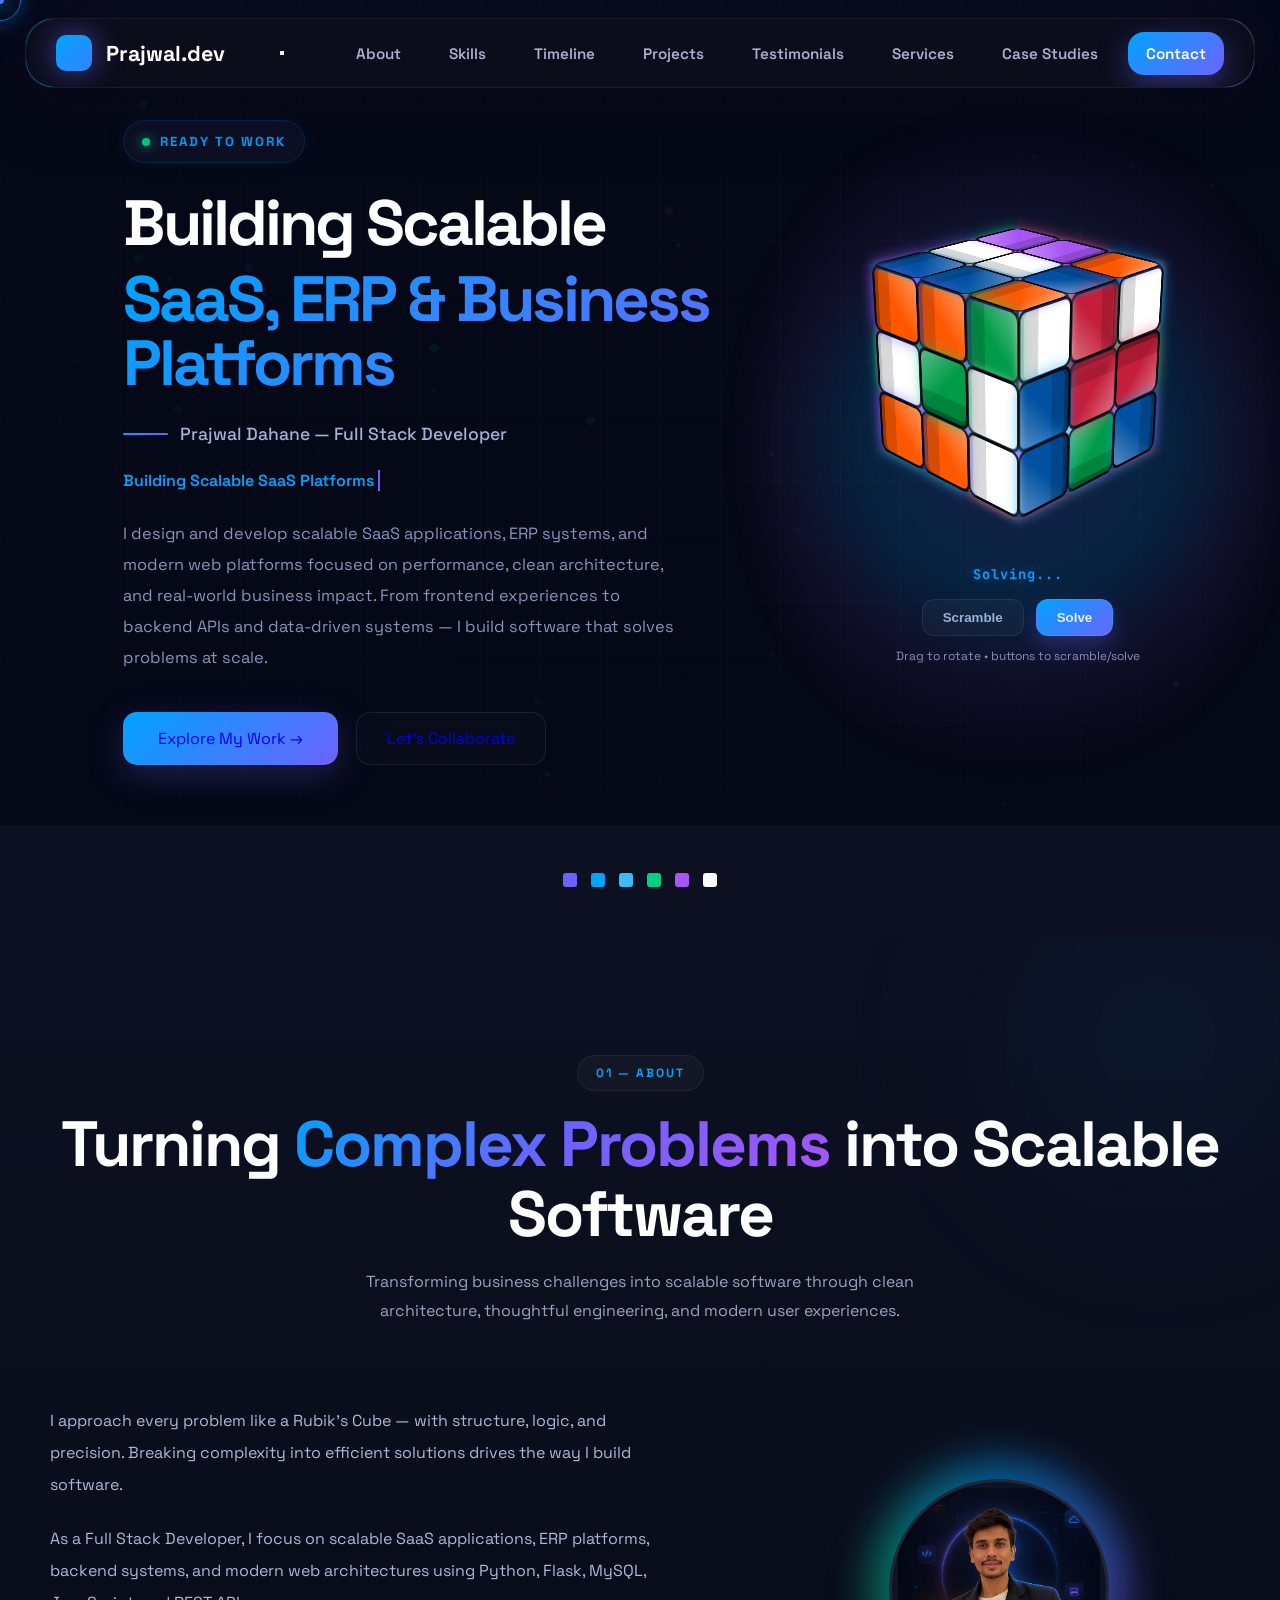
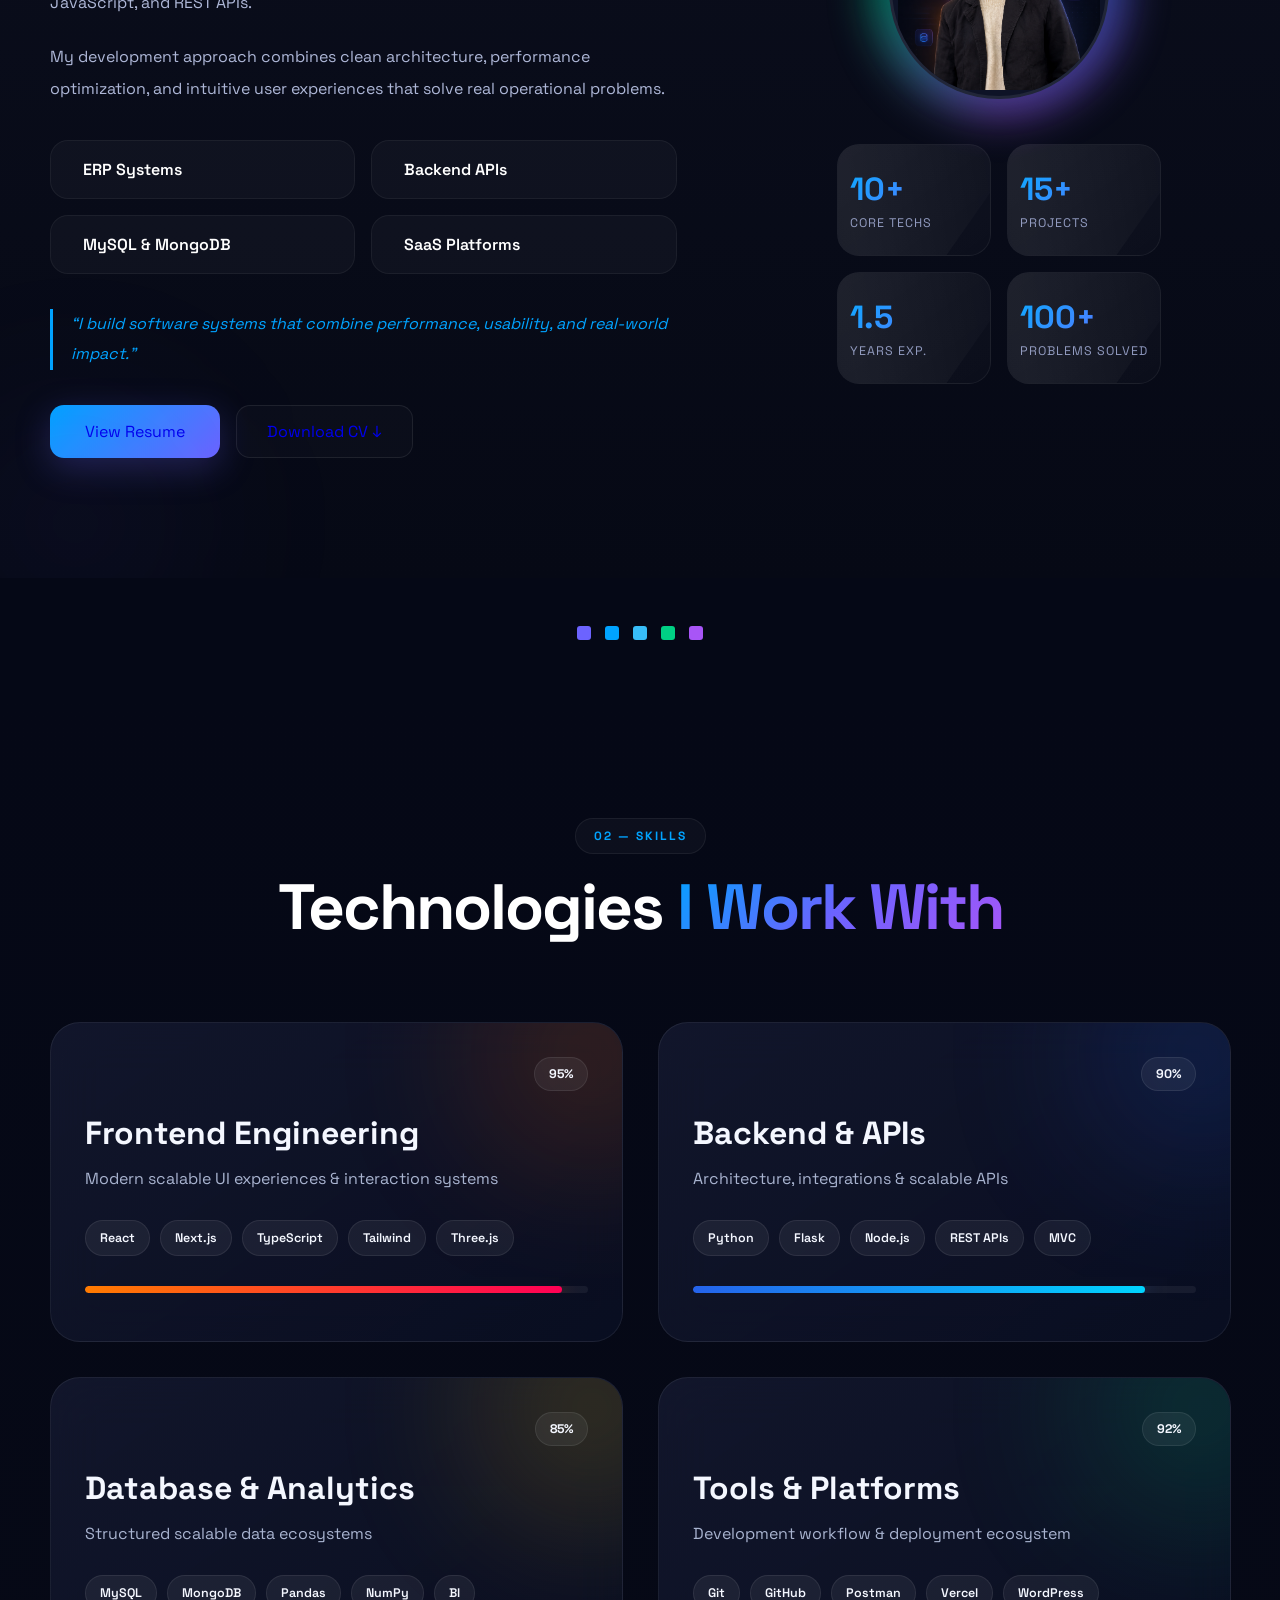
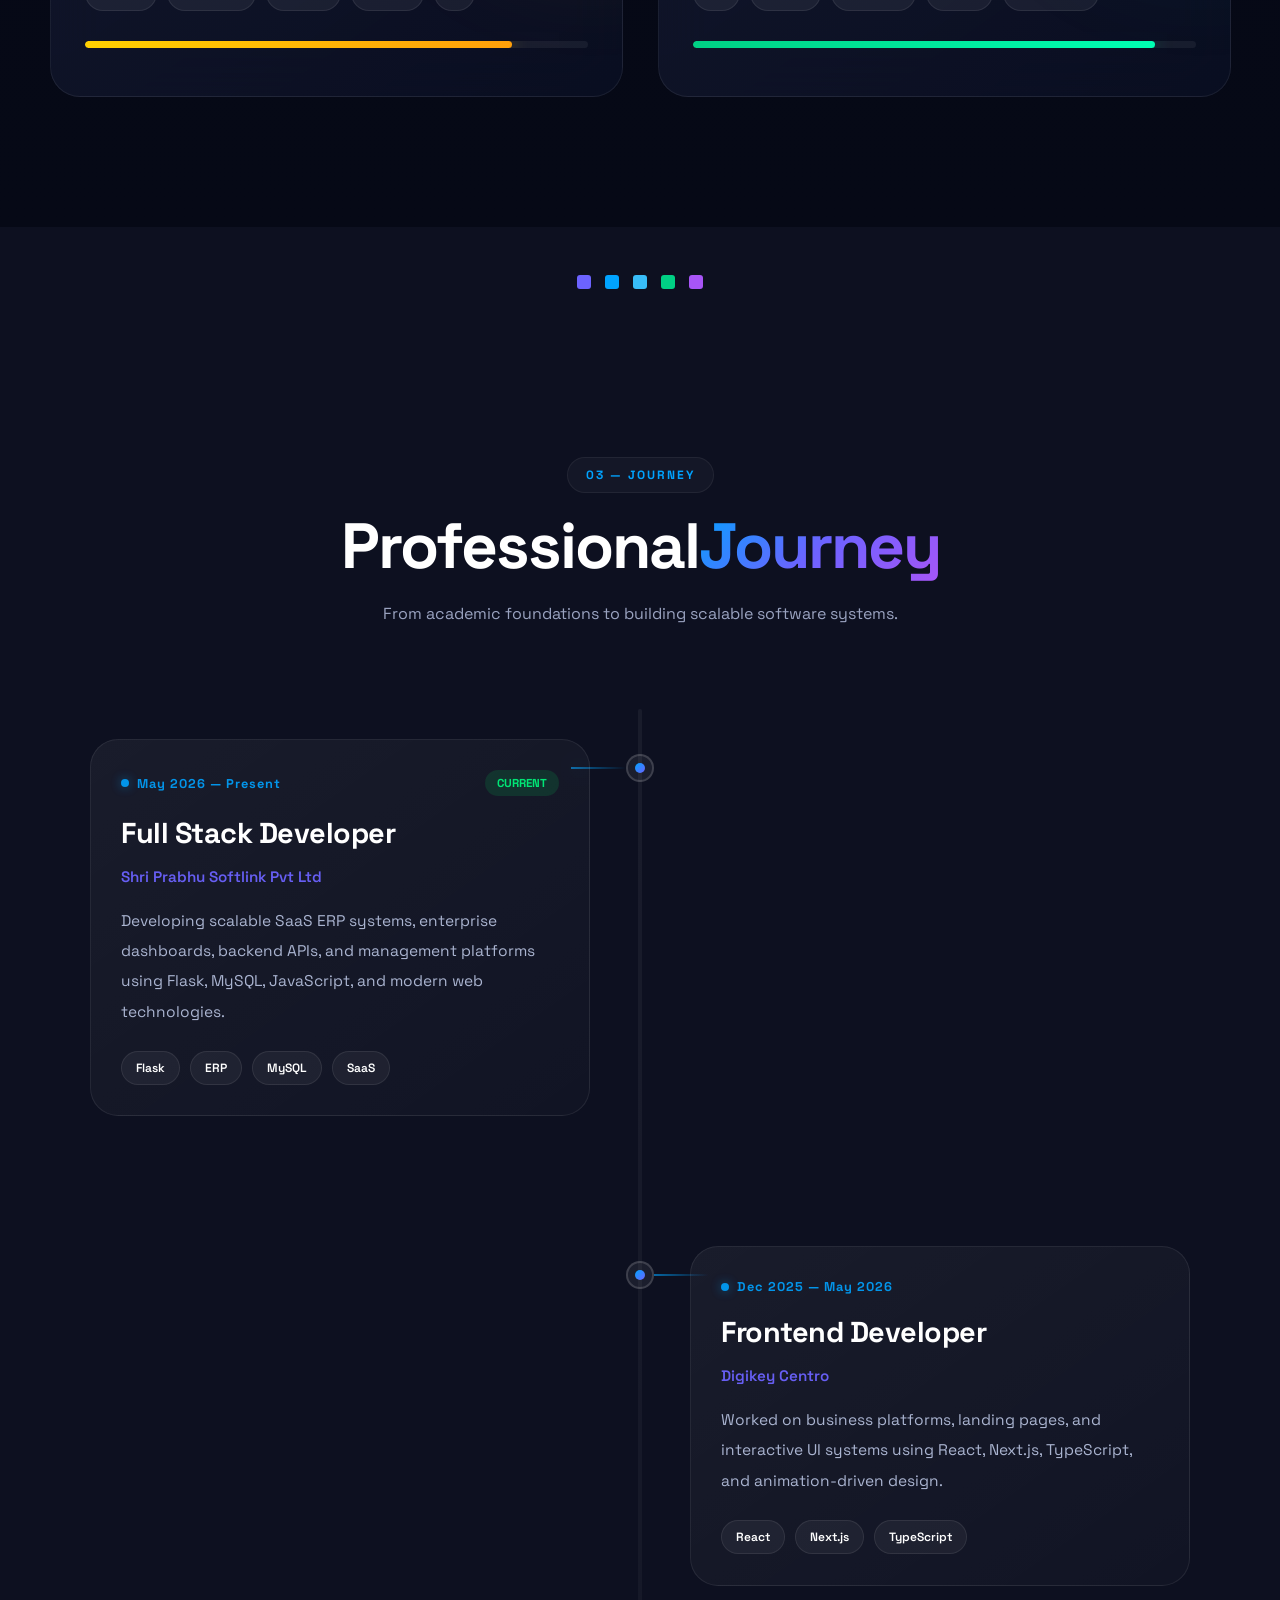
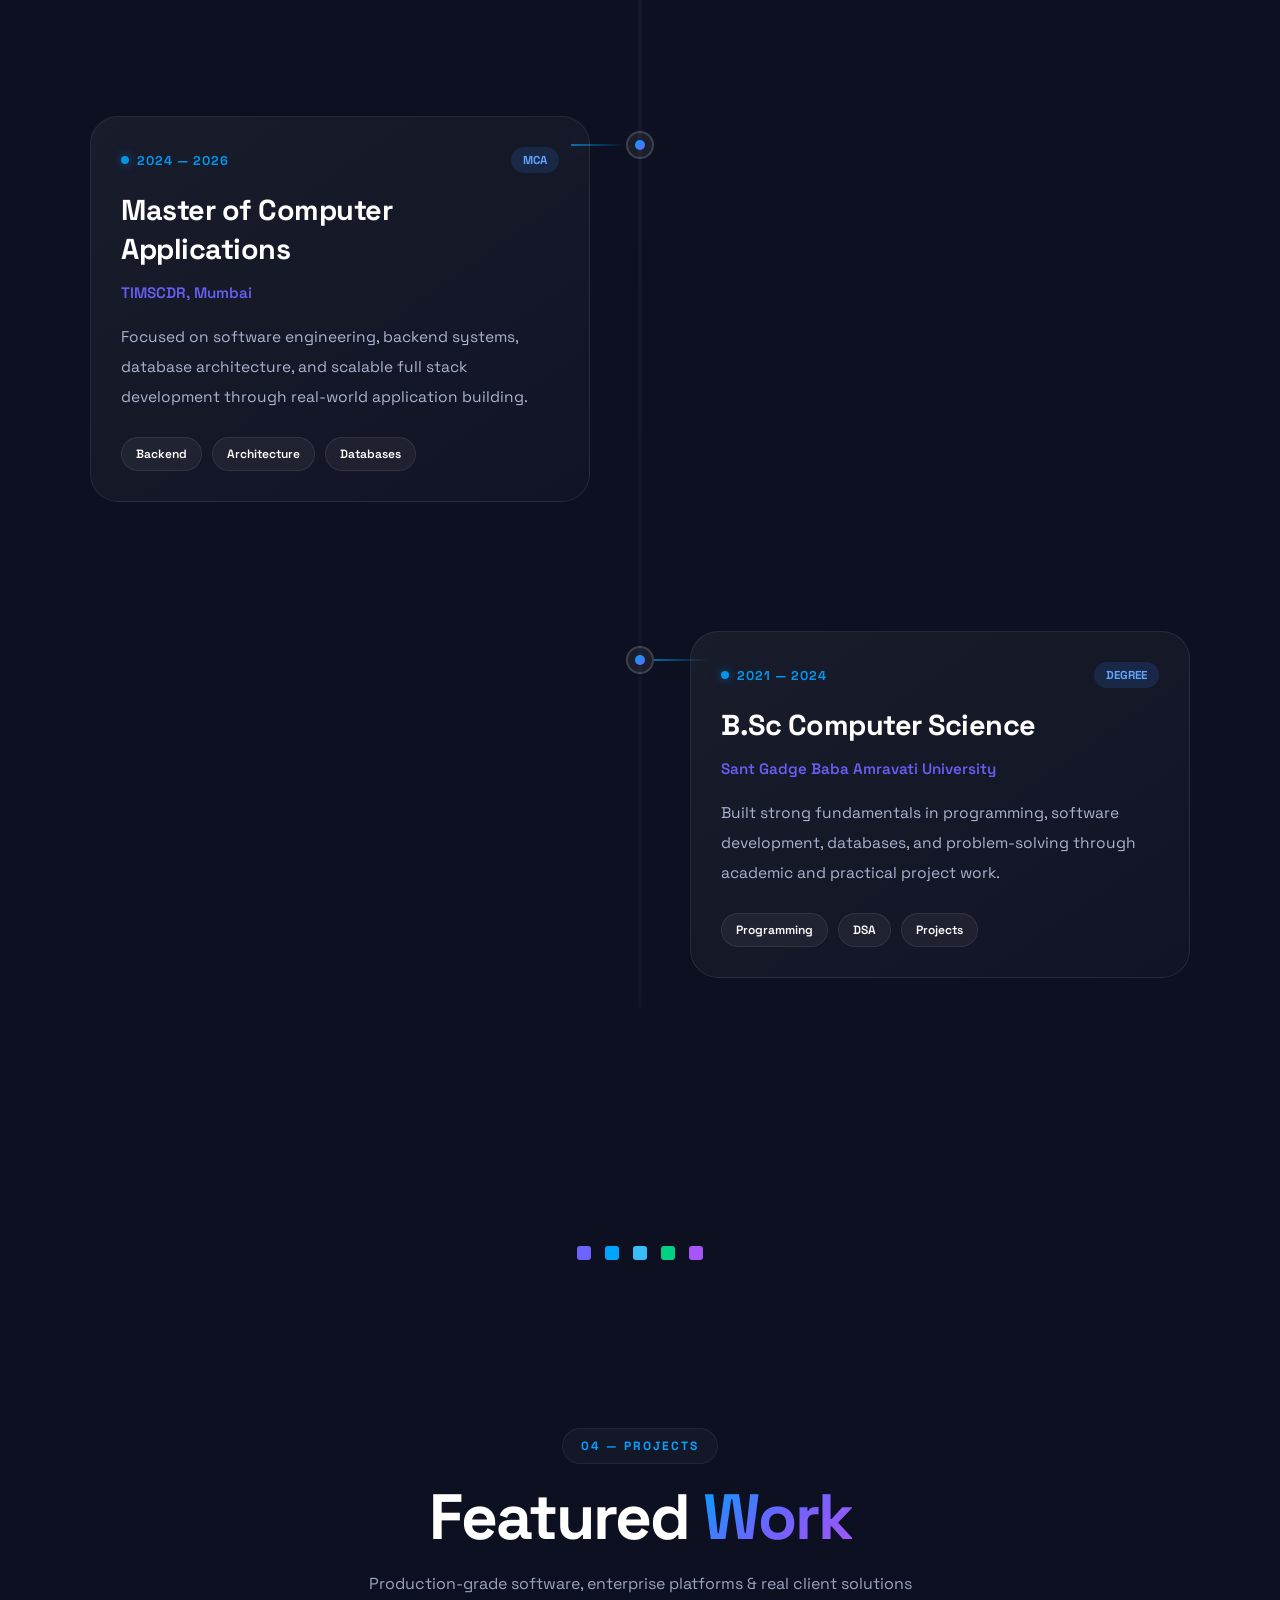
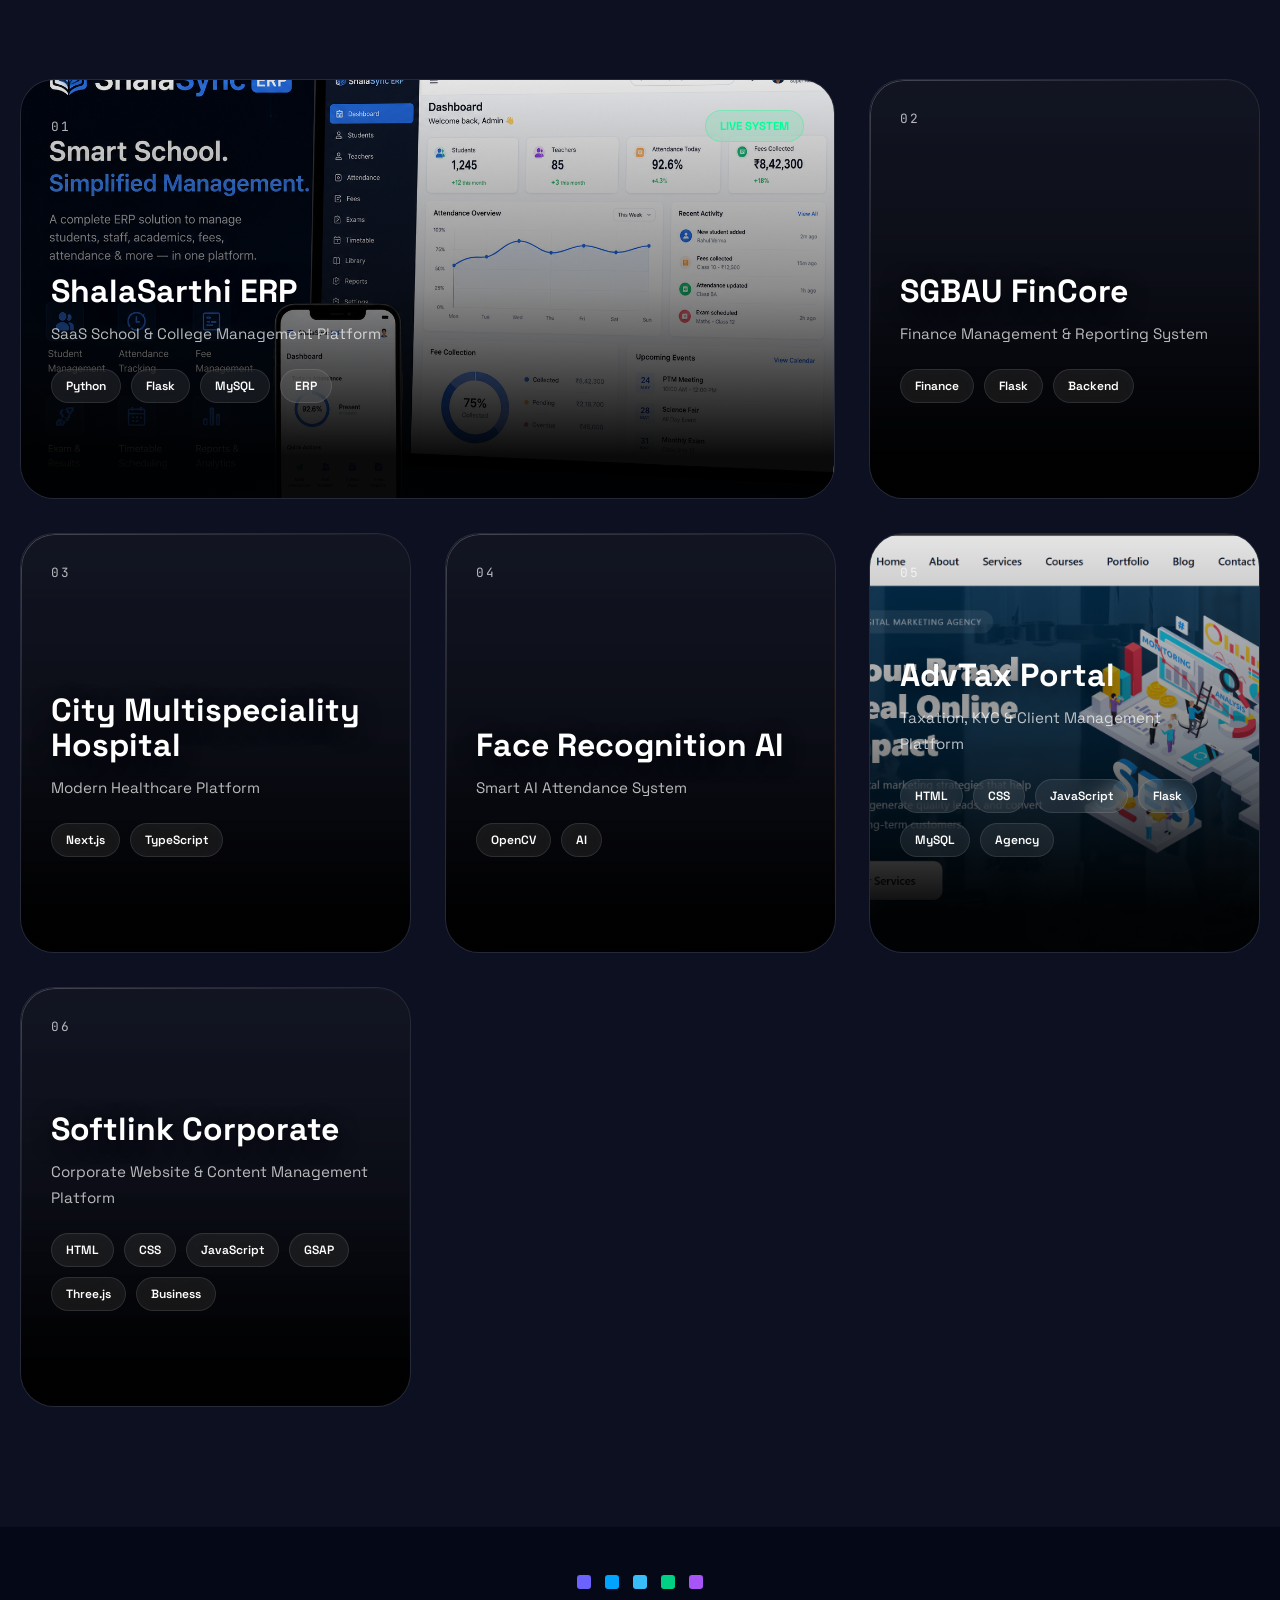
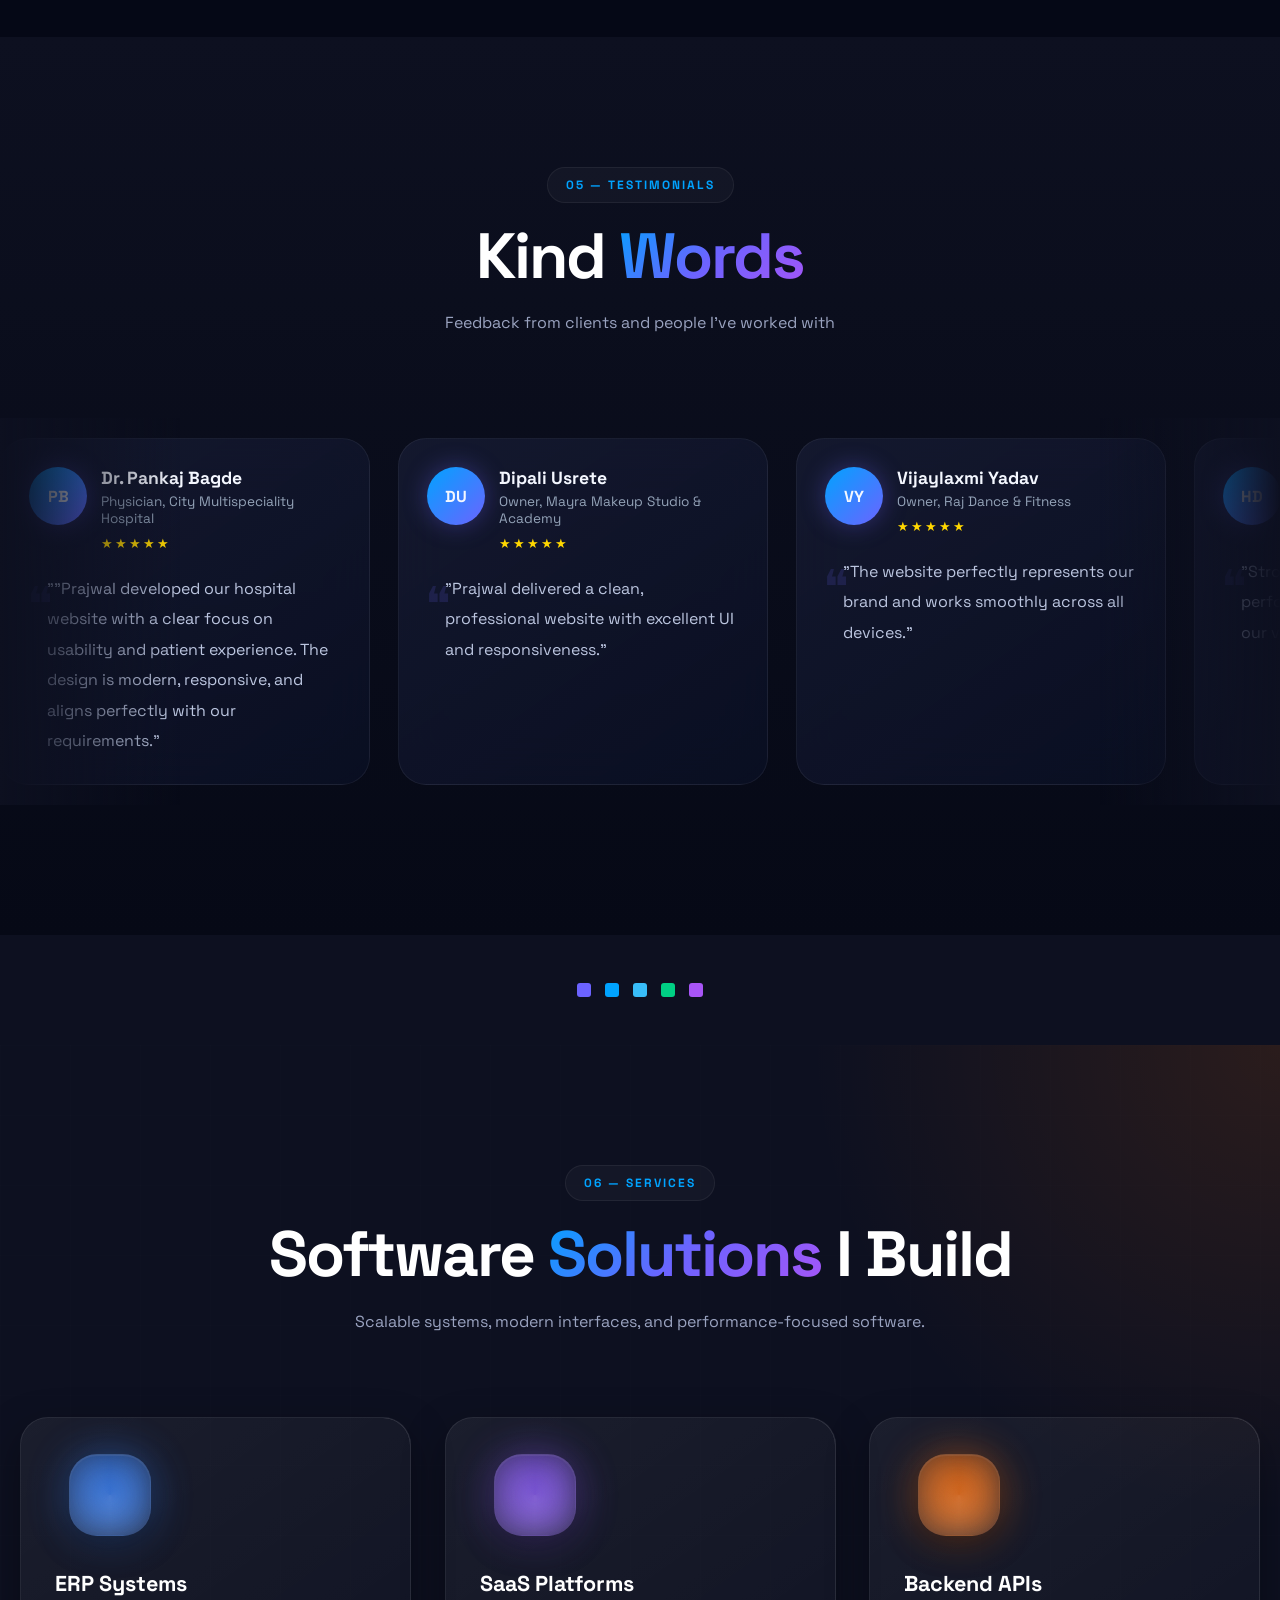
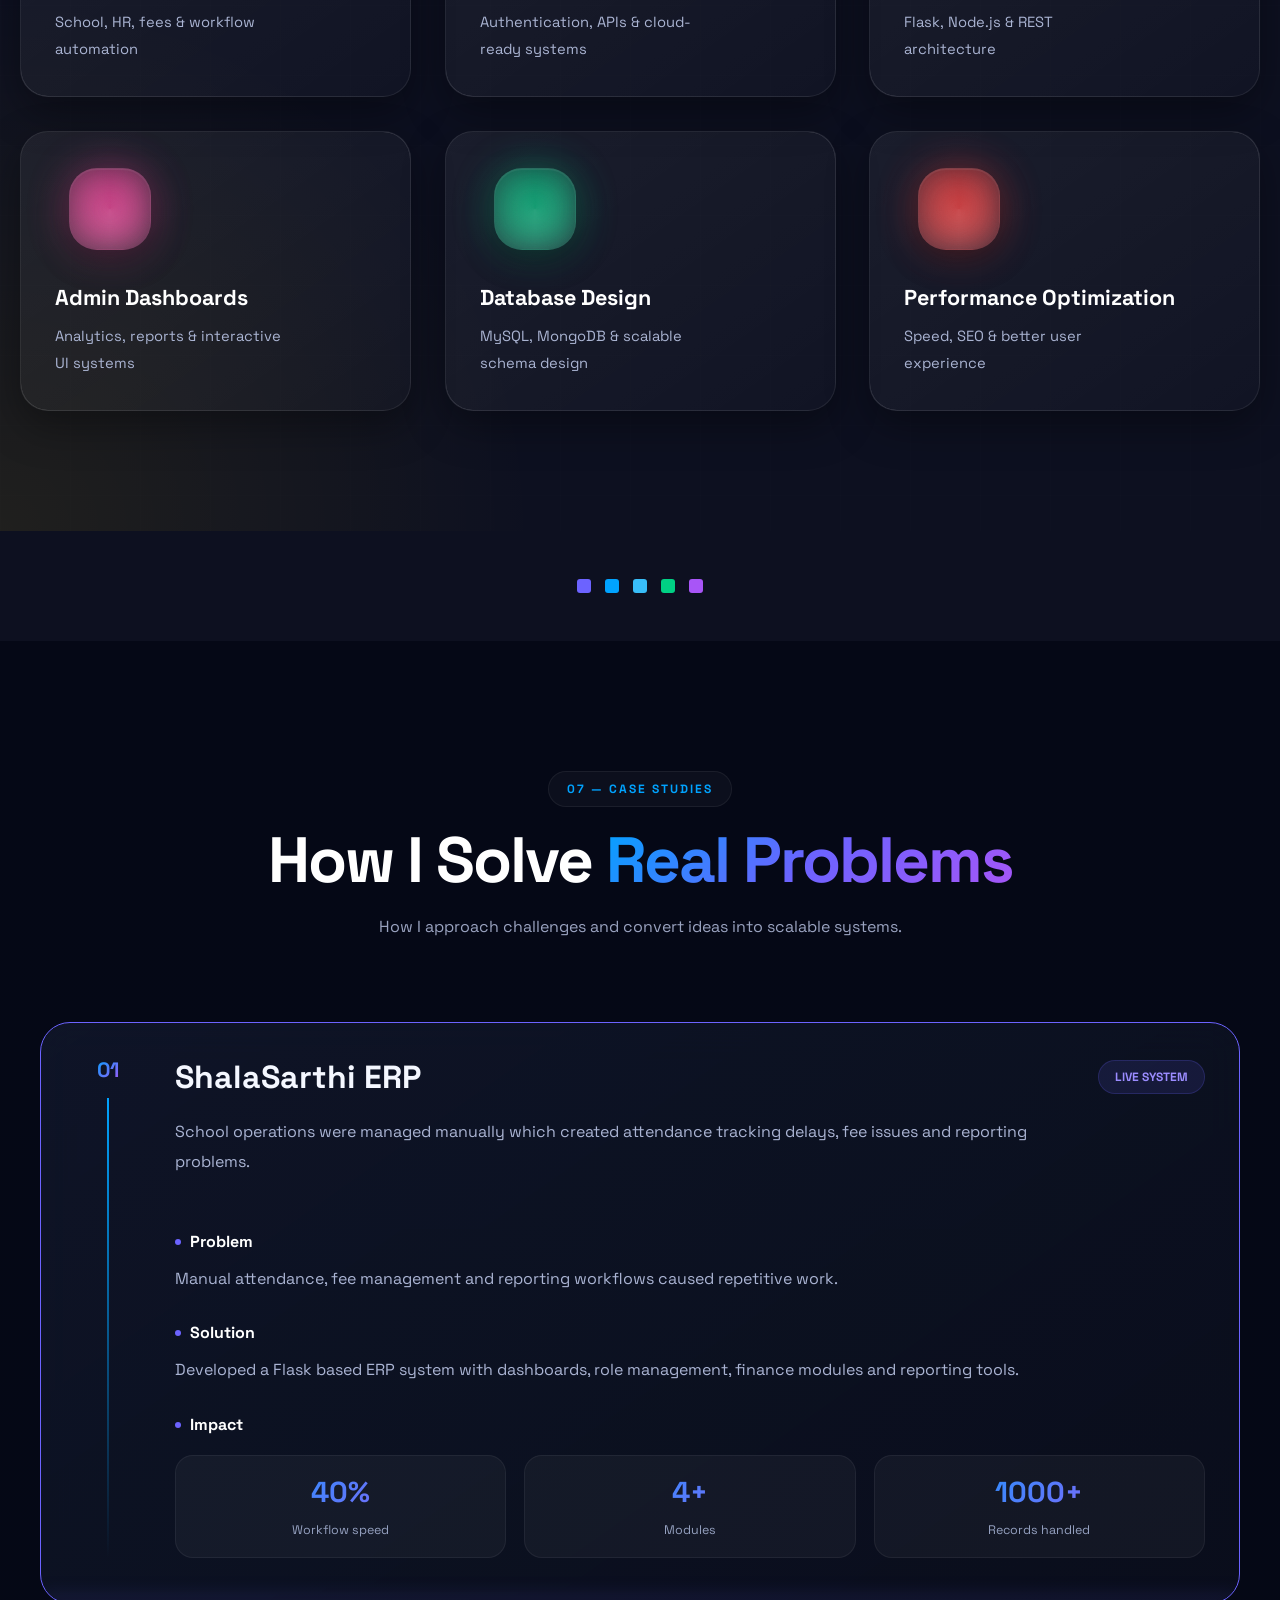
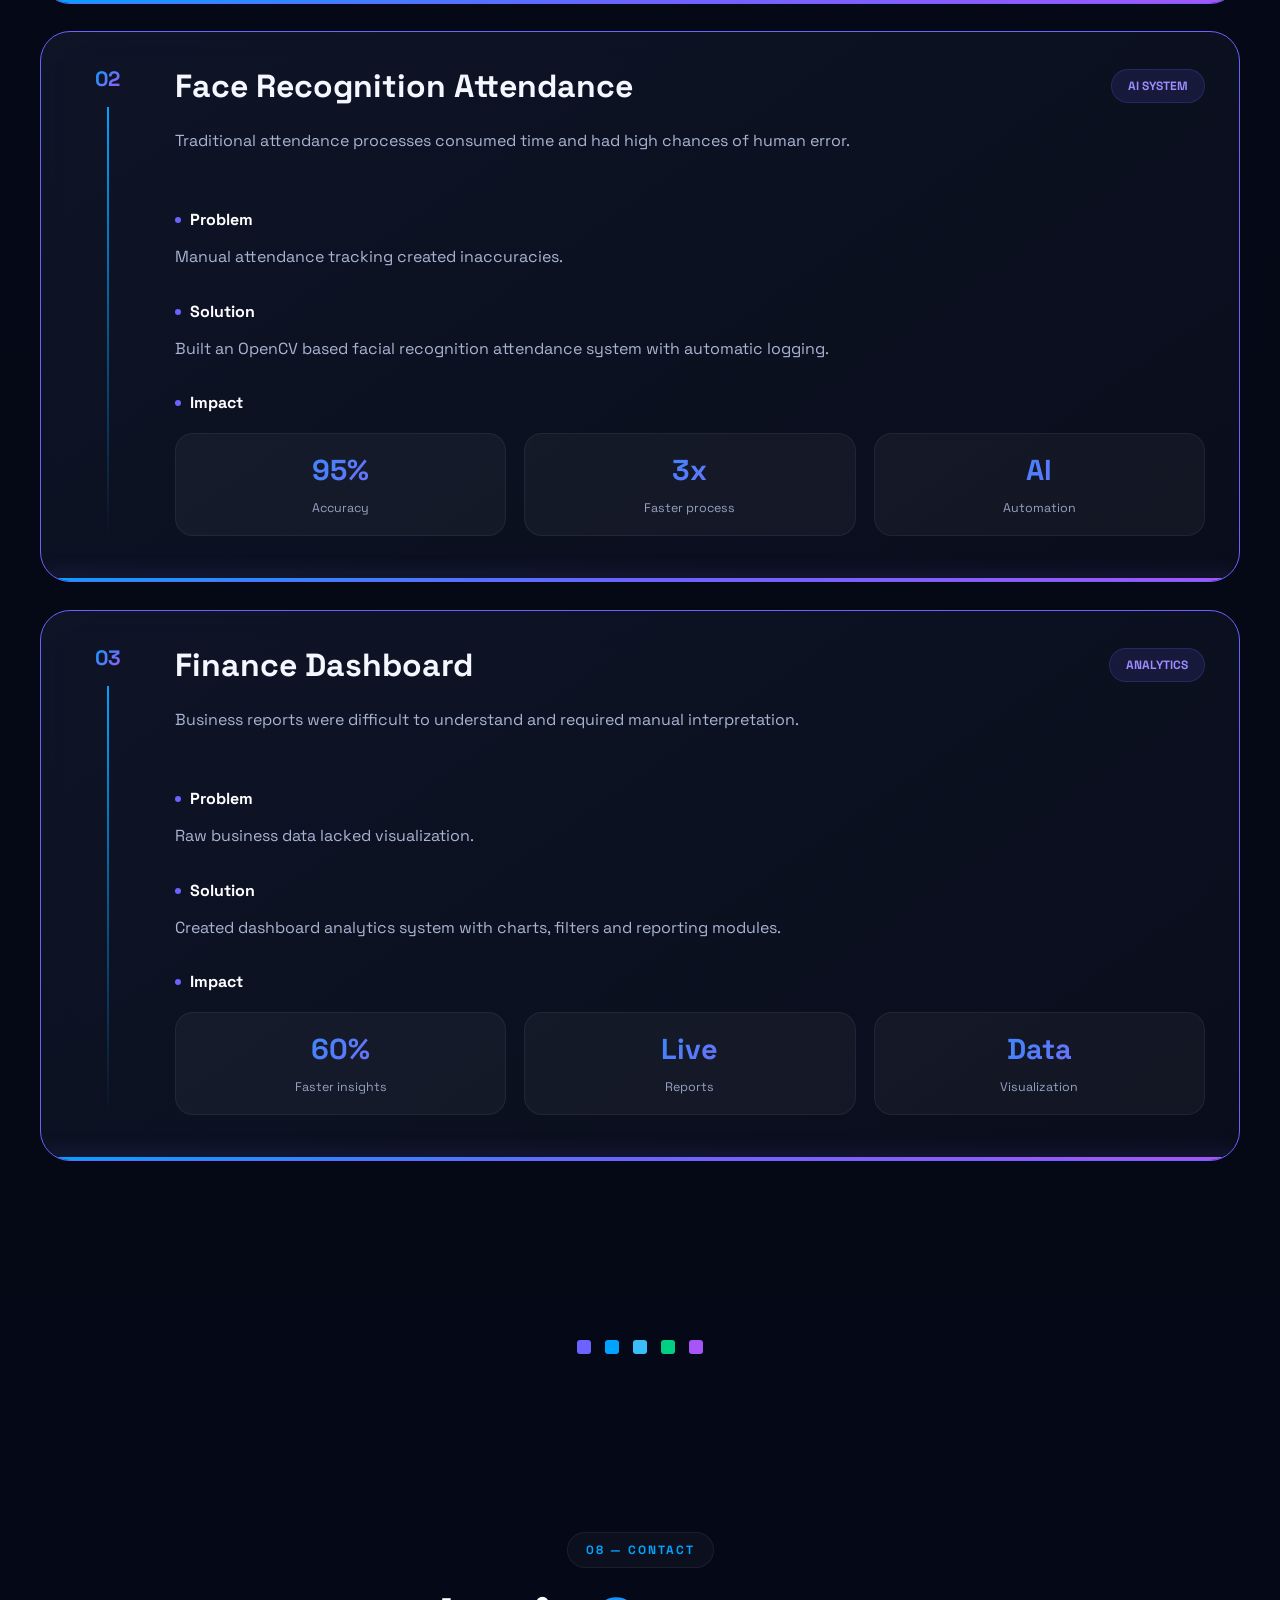
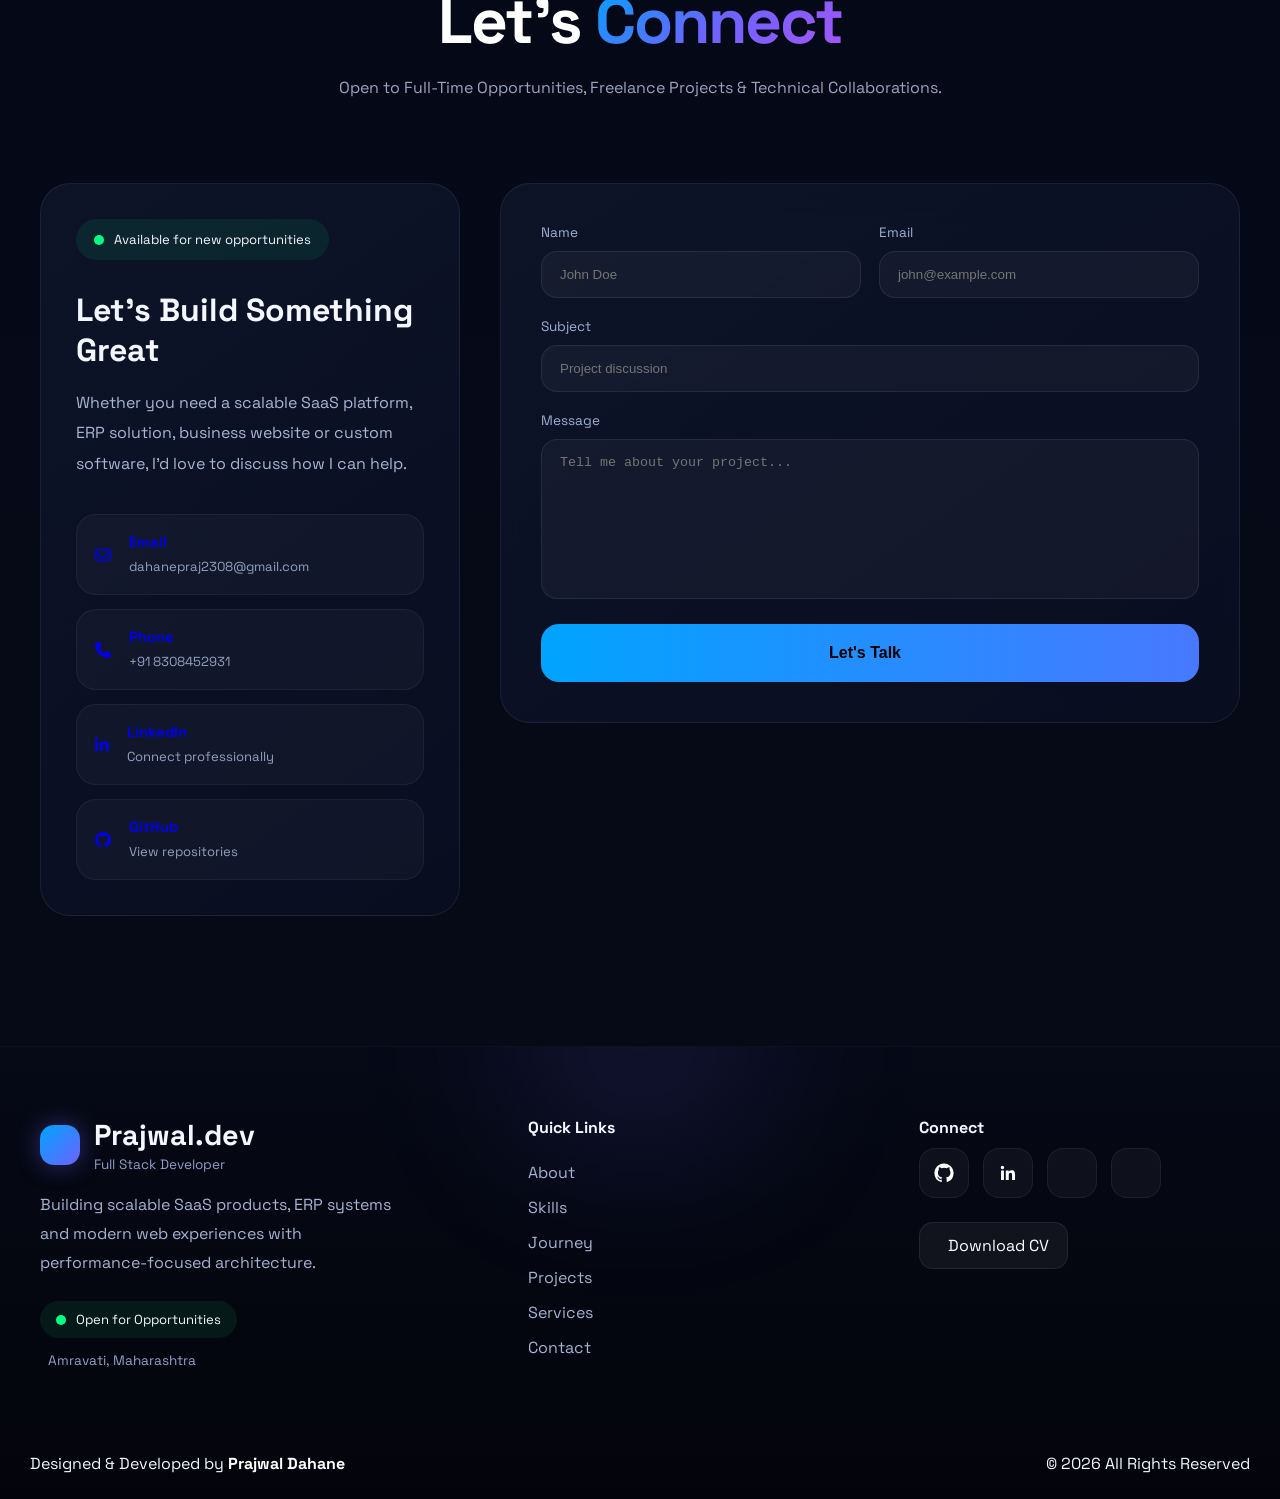
==== commit 7597eae2: "Update index.html" ====
--- a/index.html
+++ b/index.html
@@ -46,8 +46,28 @@
 
   <link rel="canonical" href="https://prajwal-dev-portfolio.vercel.app/" />
 
-  <link rel="icon" type="image/png" href="favicon.png" />
-  <link rel="shortcut icon" href="favicon.png">
+<!-- Favicons -->
+
+<link rel="icon" href="/favicon.ico" sizes="any">
+
+<link rel="icon"
+      type="image/png"
+      sizes="32x32"
+      href="/favicon-32x32.png">
+
+<link rel="icon"
+      type="image/png"
+      sizes="16x16"
+      href="/favicon-16x16.png">
+
+<link rel="apple-touch-icon"
+      sizes="180x180"
+      href="/apple-touch-icon.png">
+
+<link rel="manifest"
+      href="/site.webmanifest">
+
+<meta name="theme-color" content="#0b1020">
 
   <!-- ========================= -->
   <!-- OPEN GRAPH -->
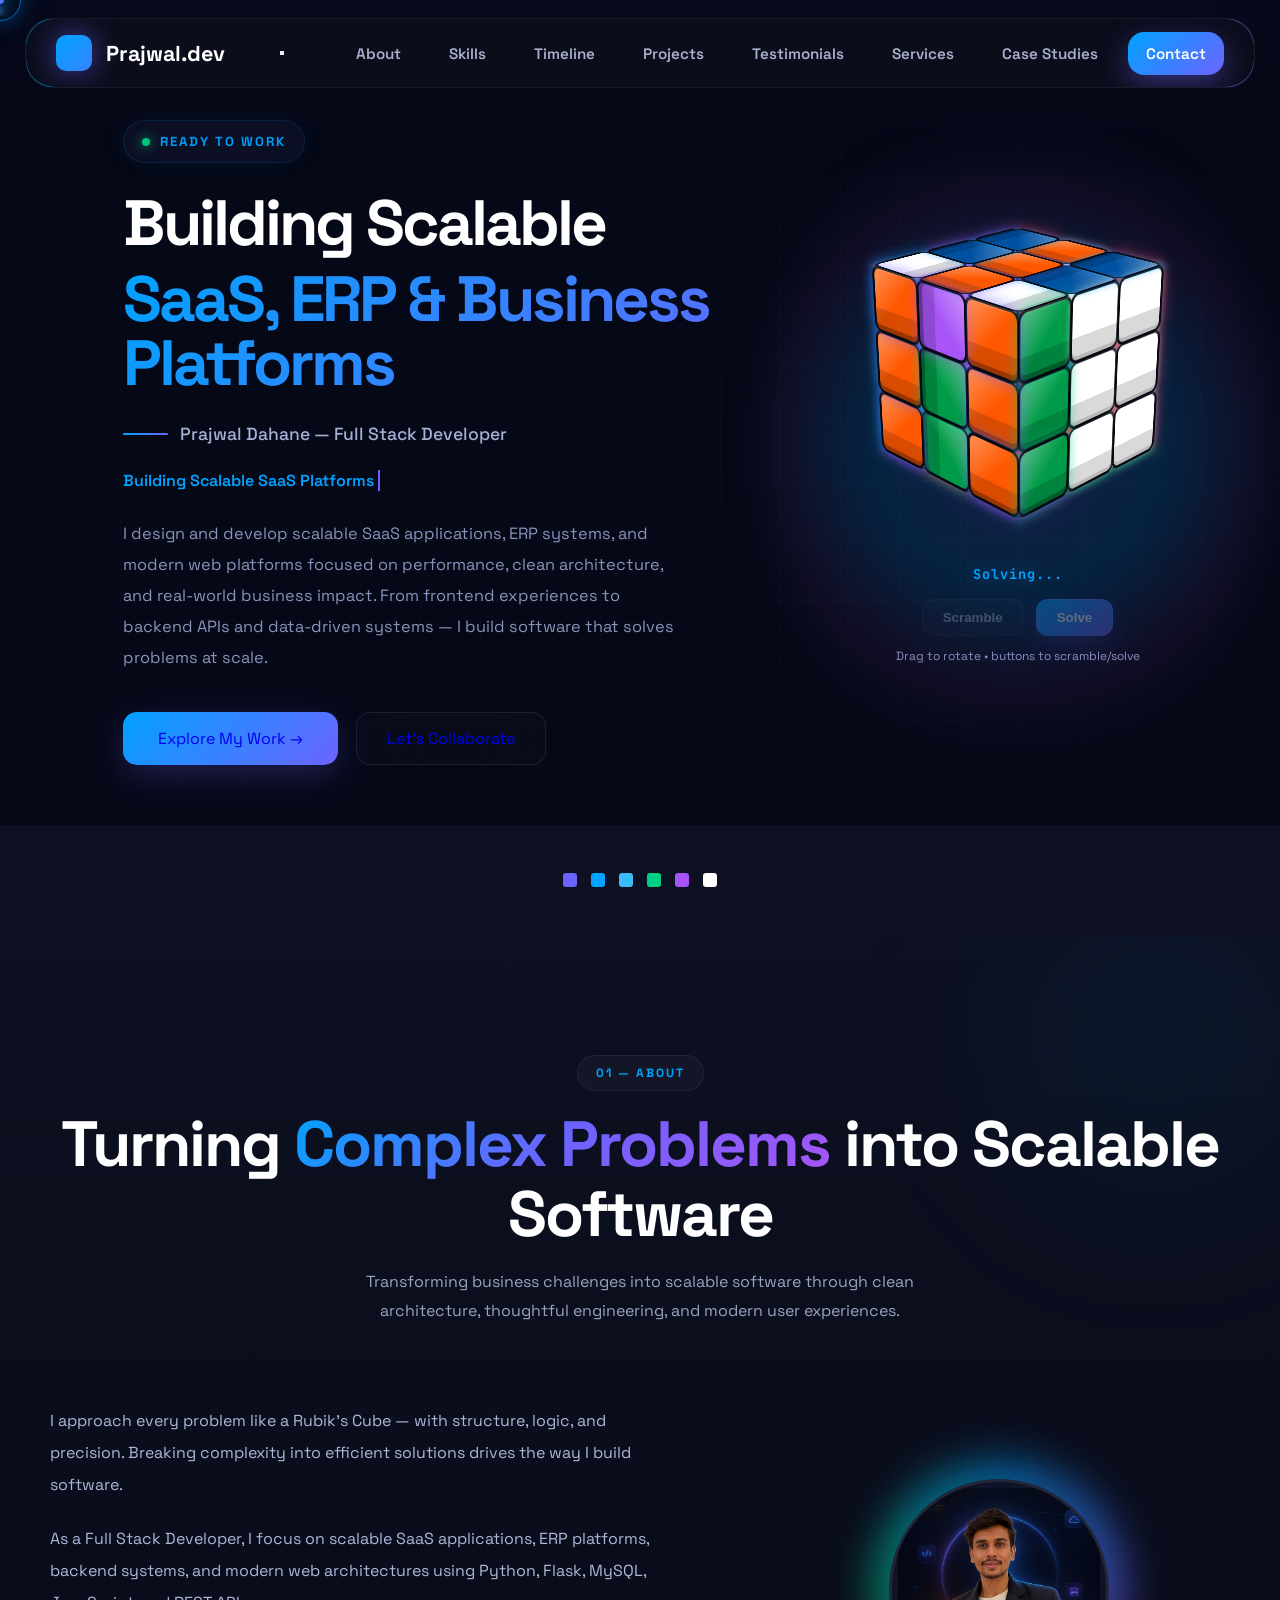
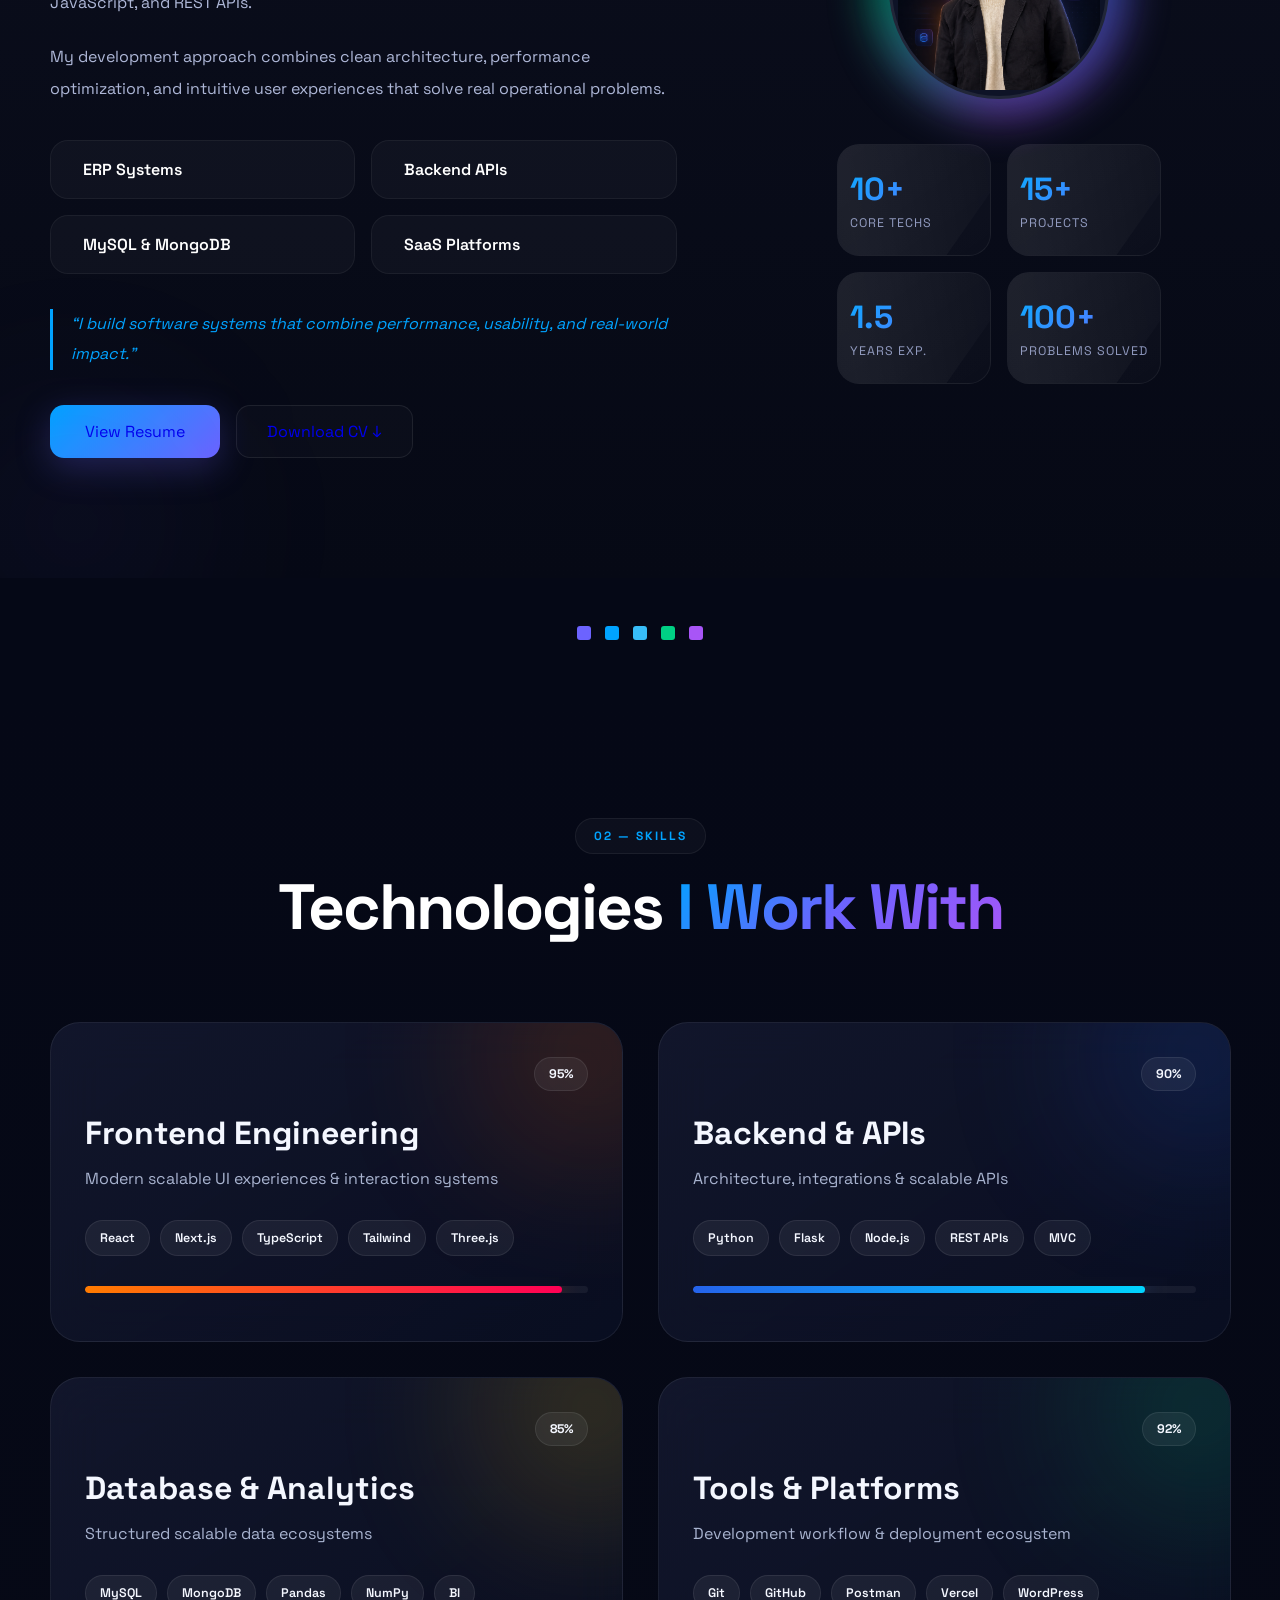
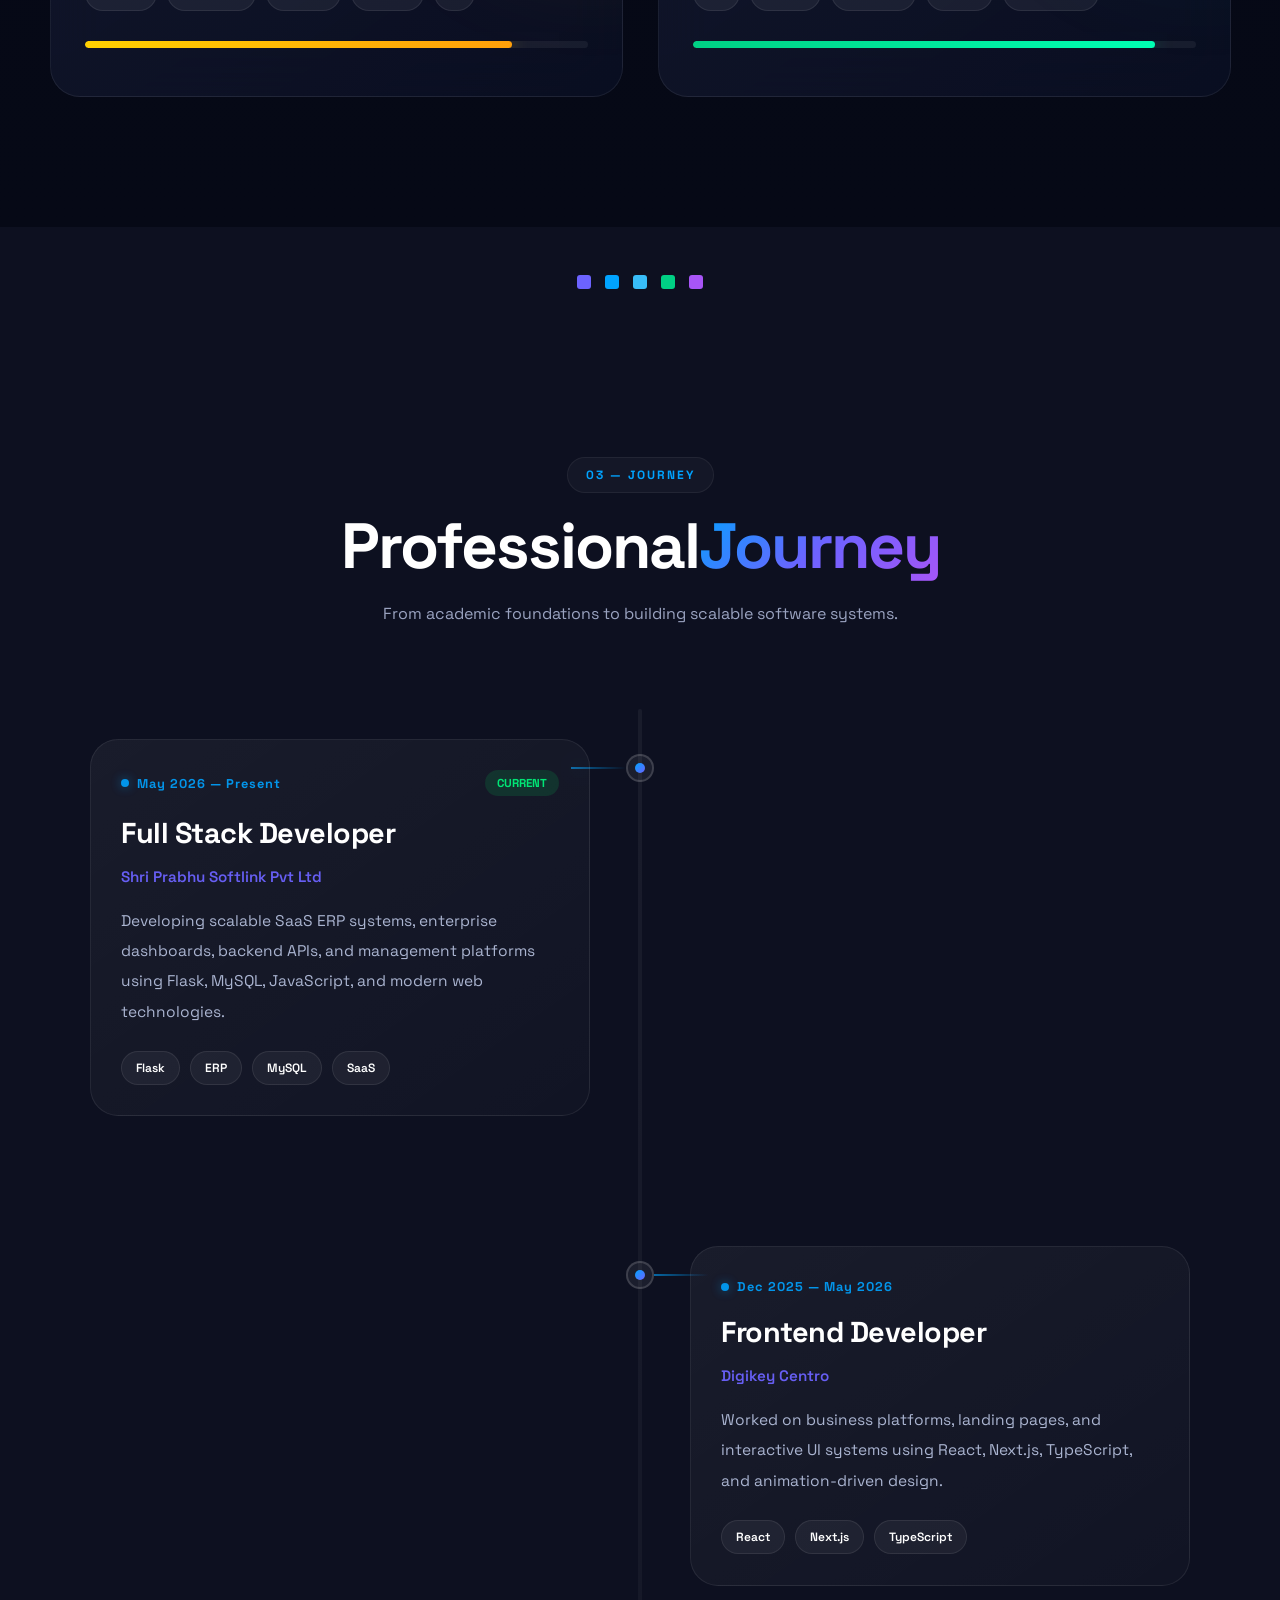
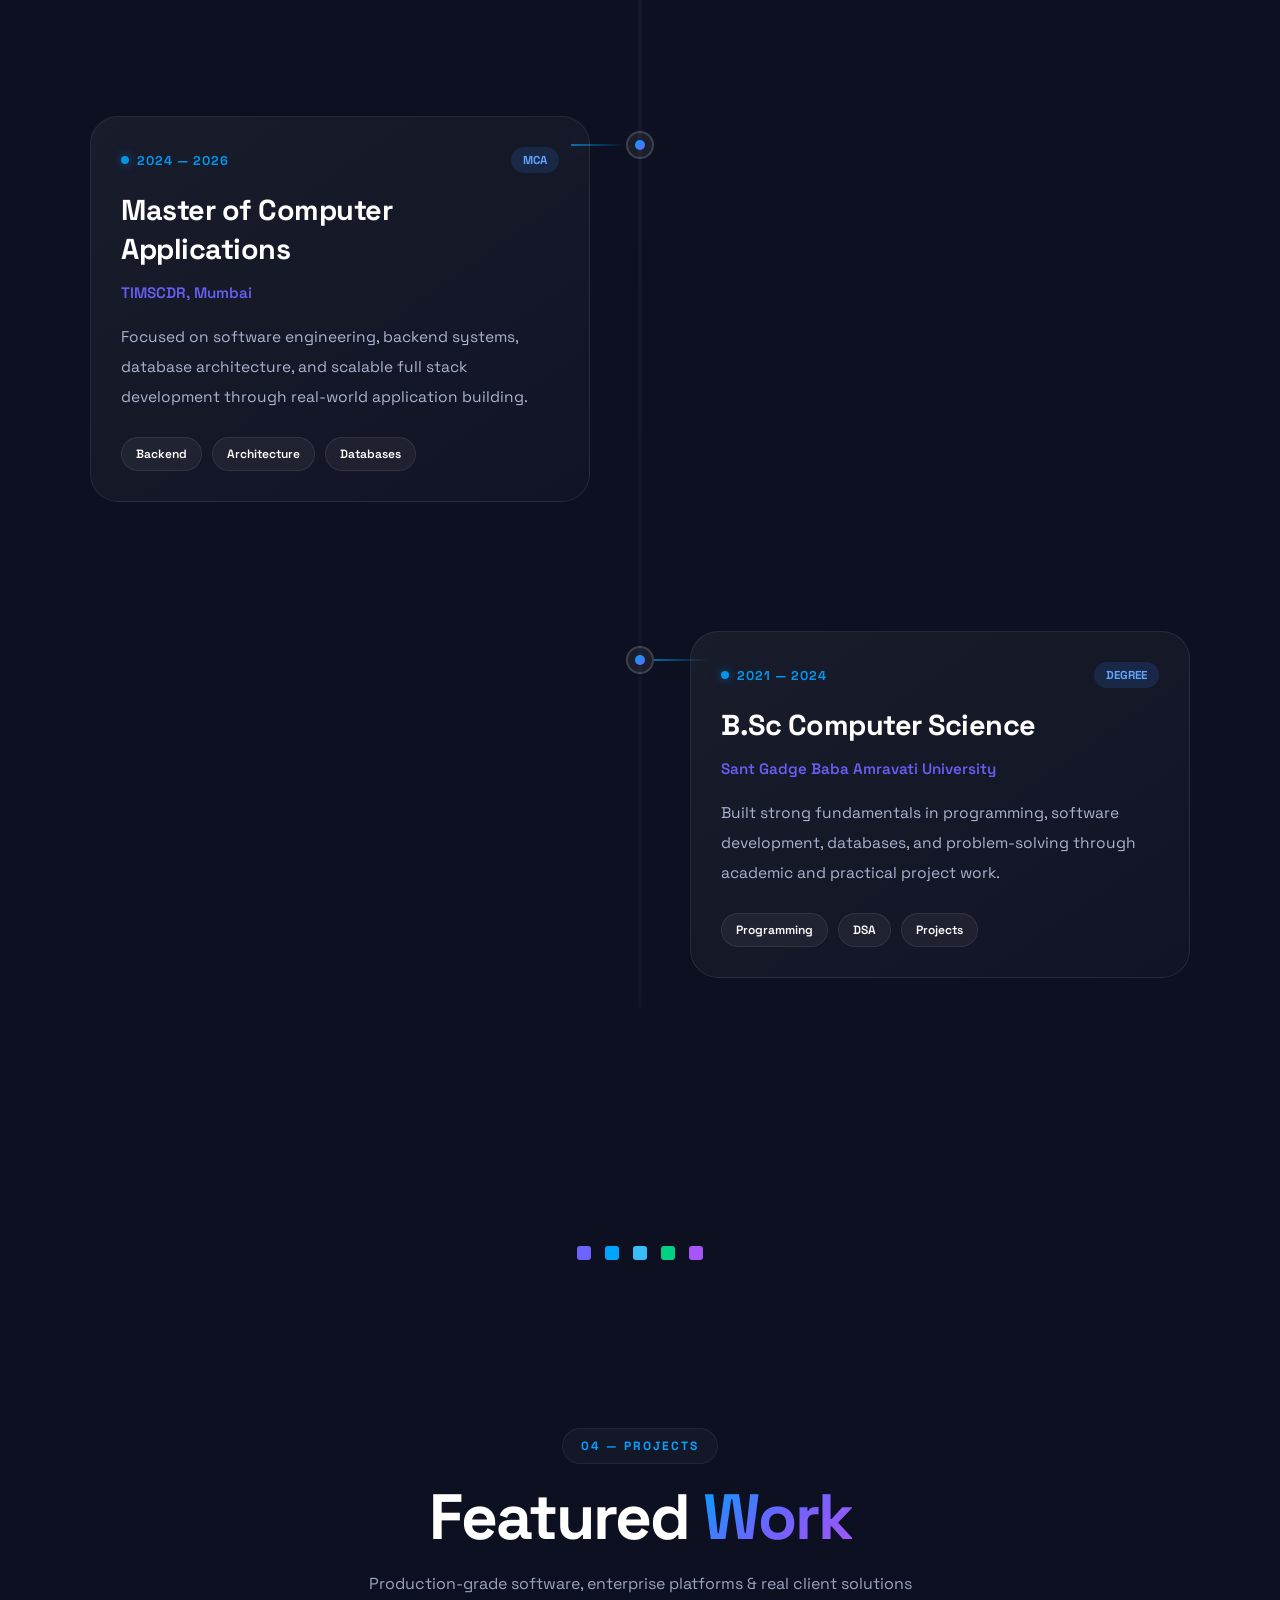
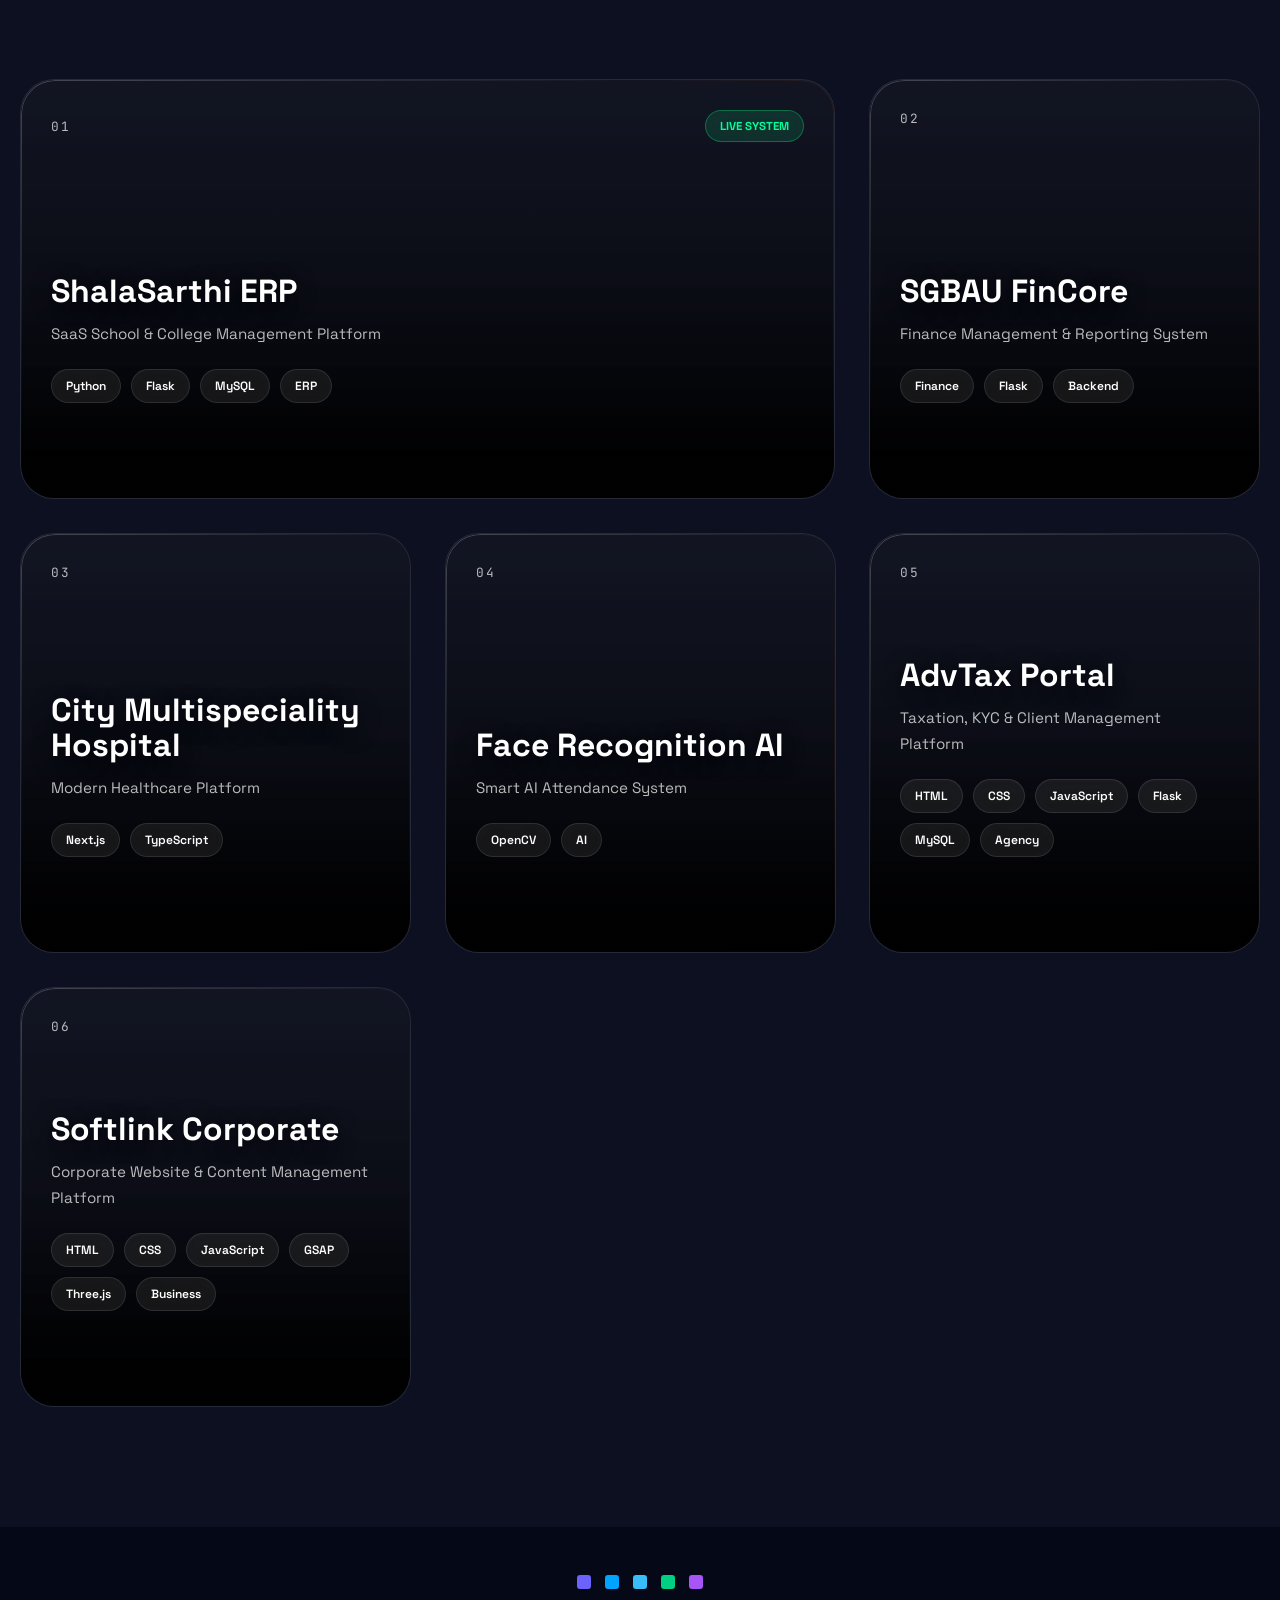
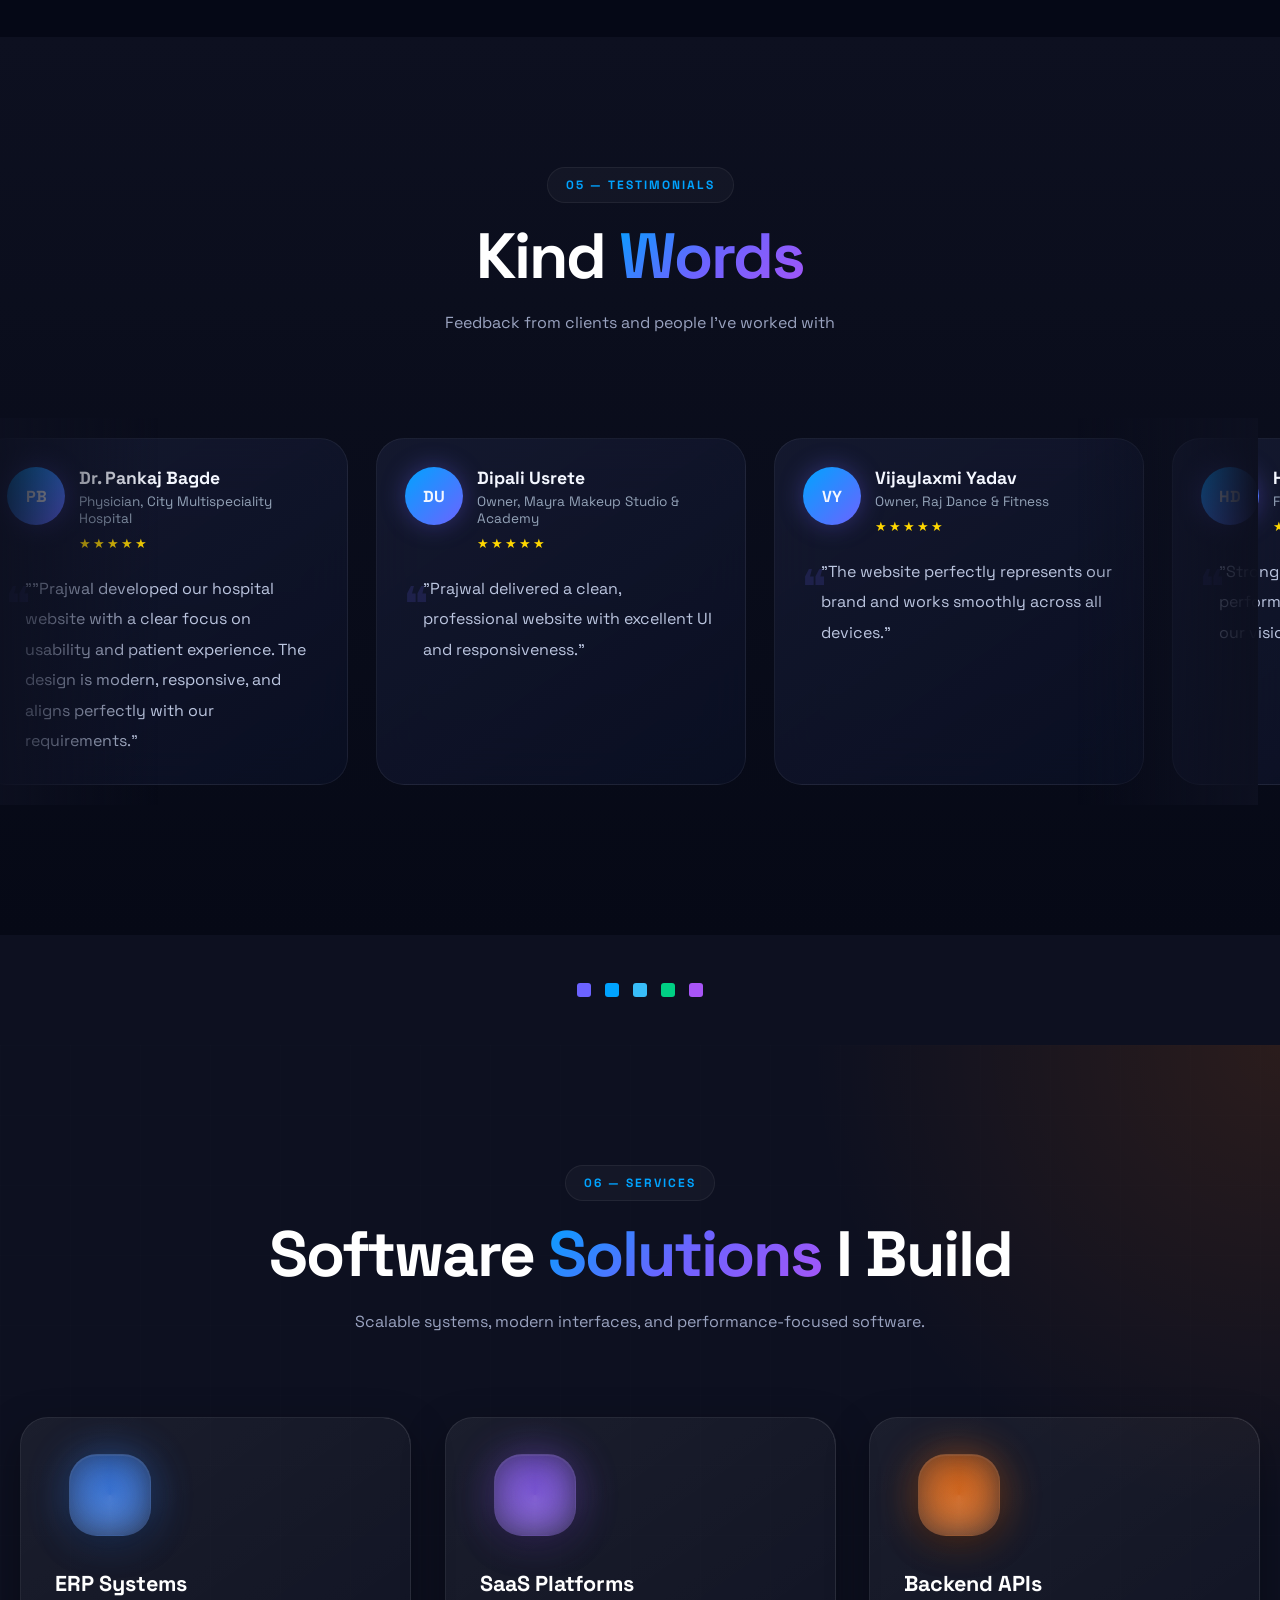
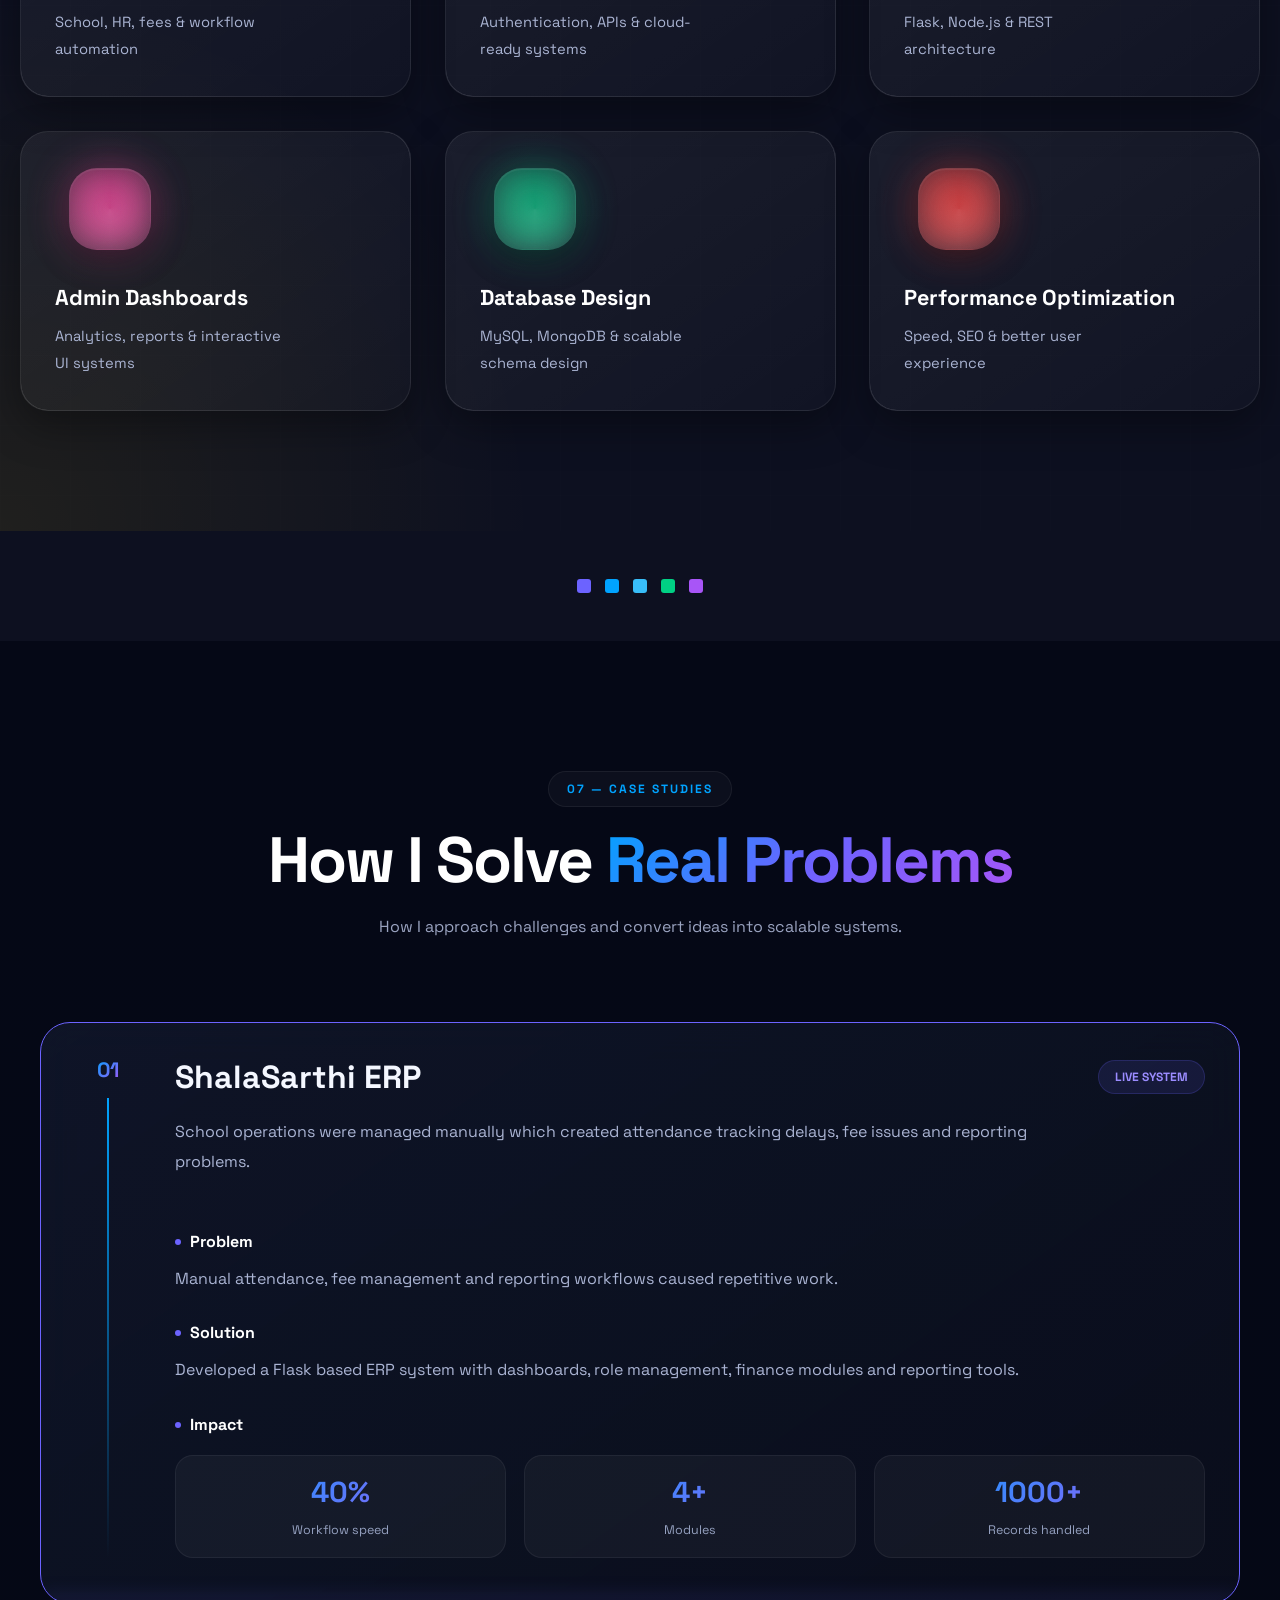
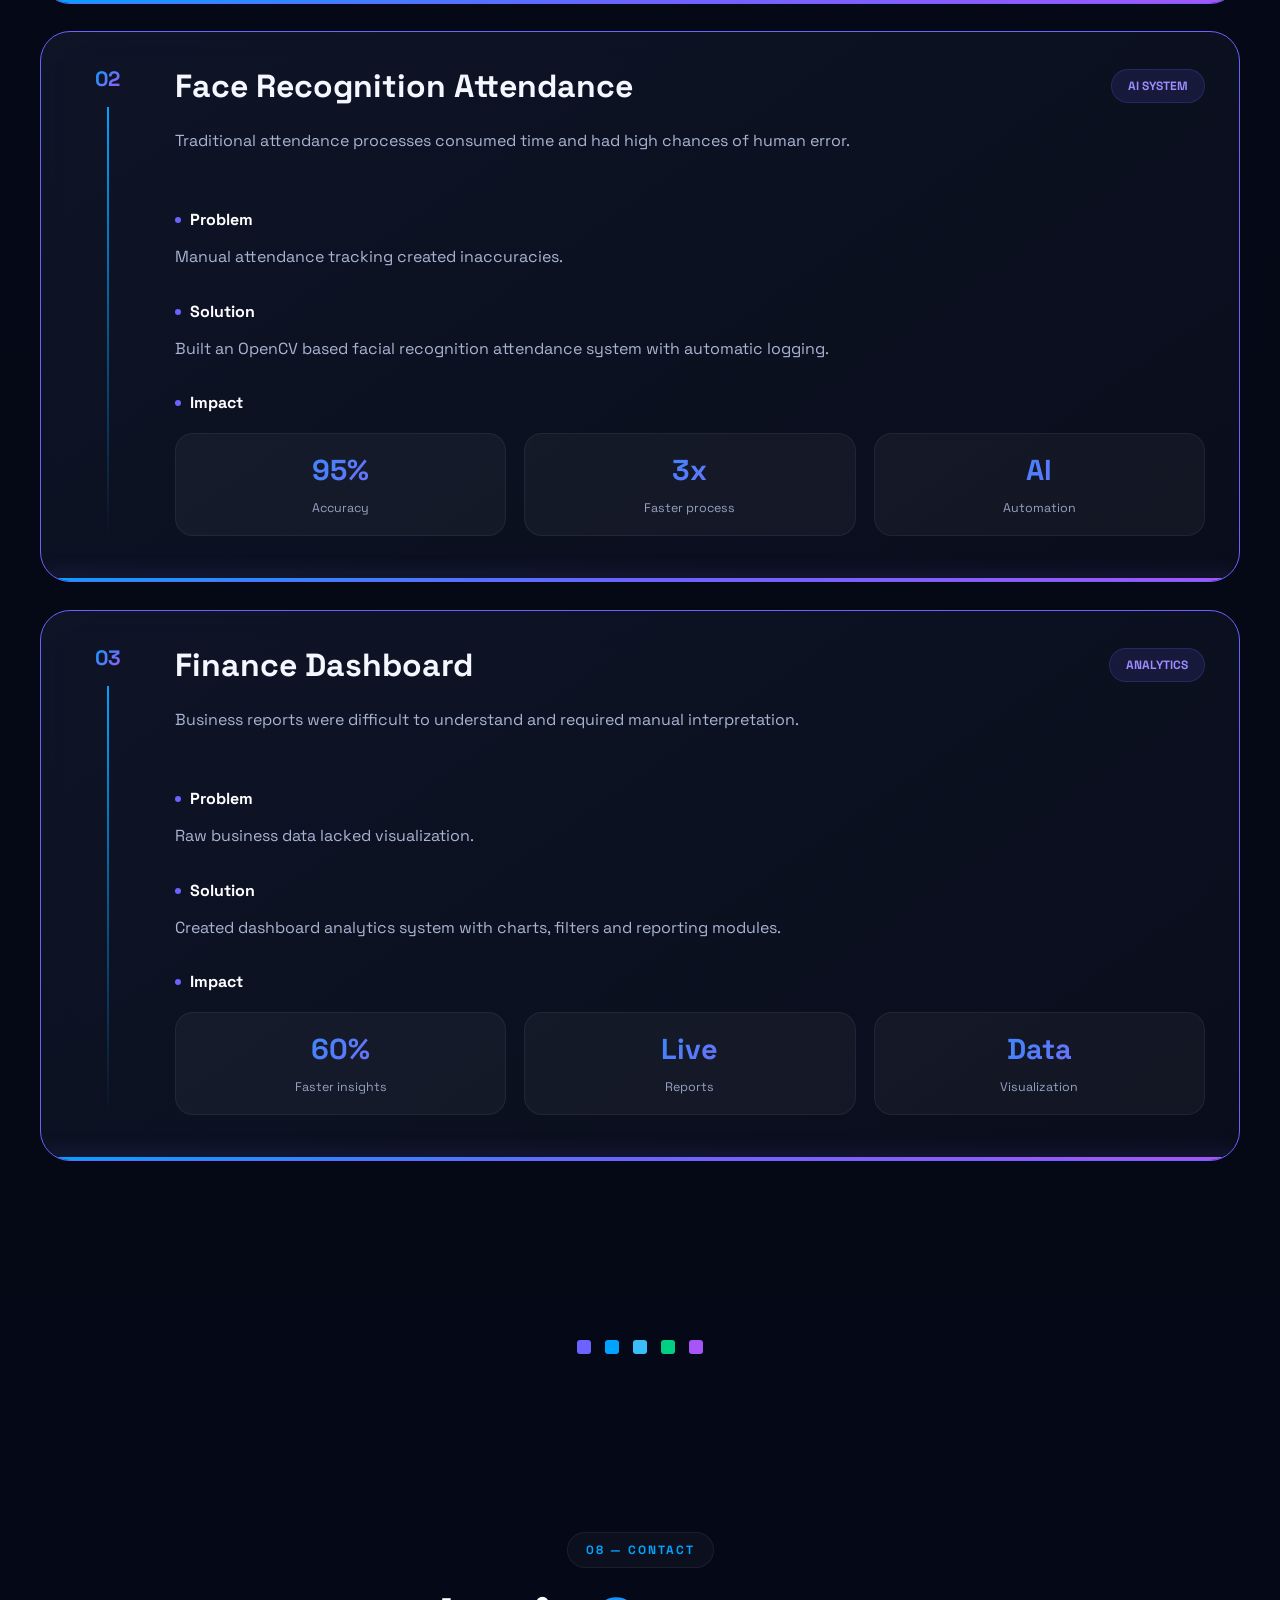
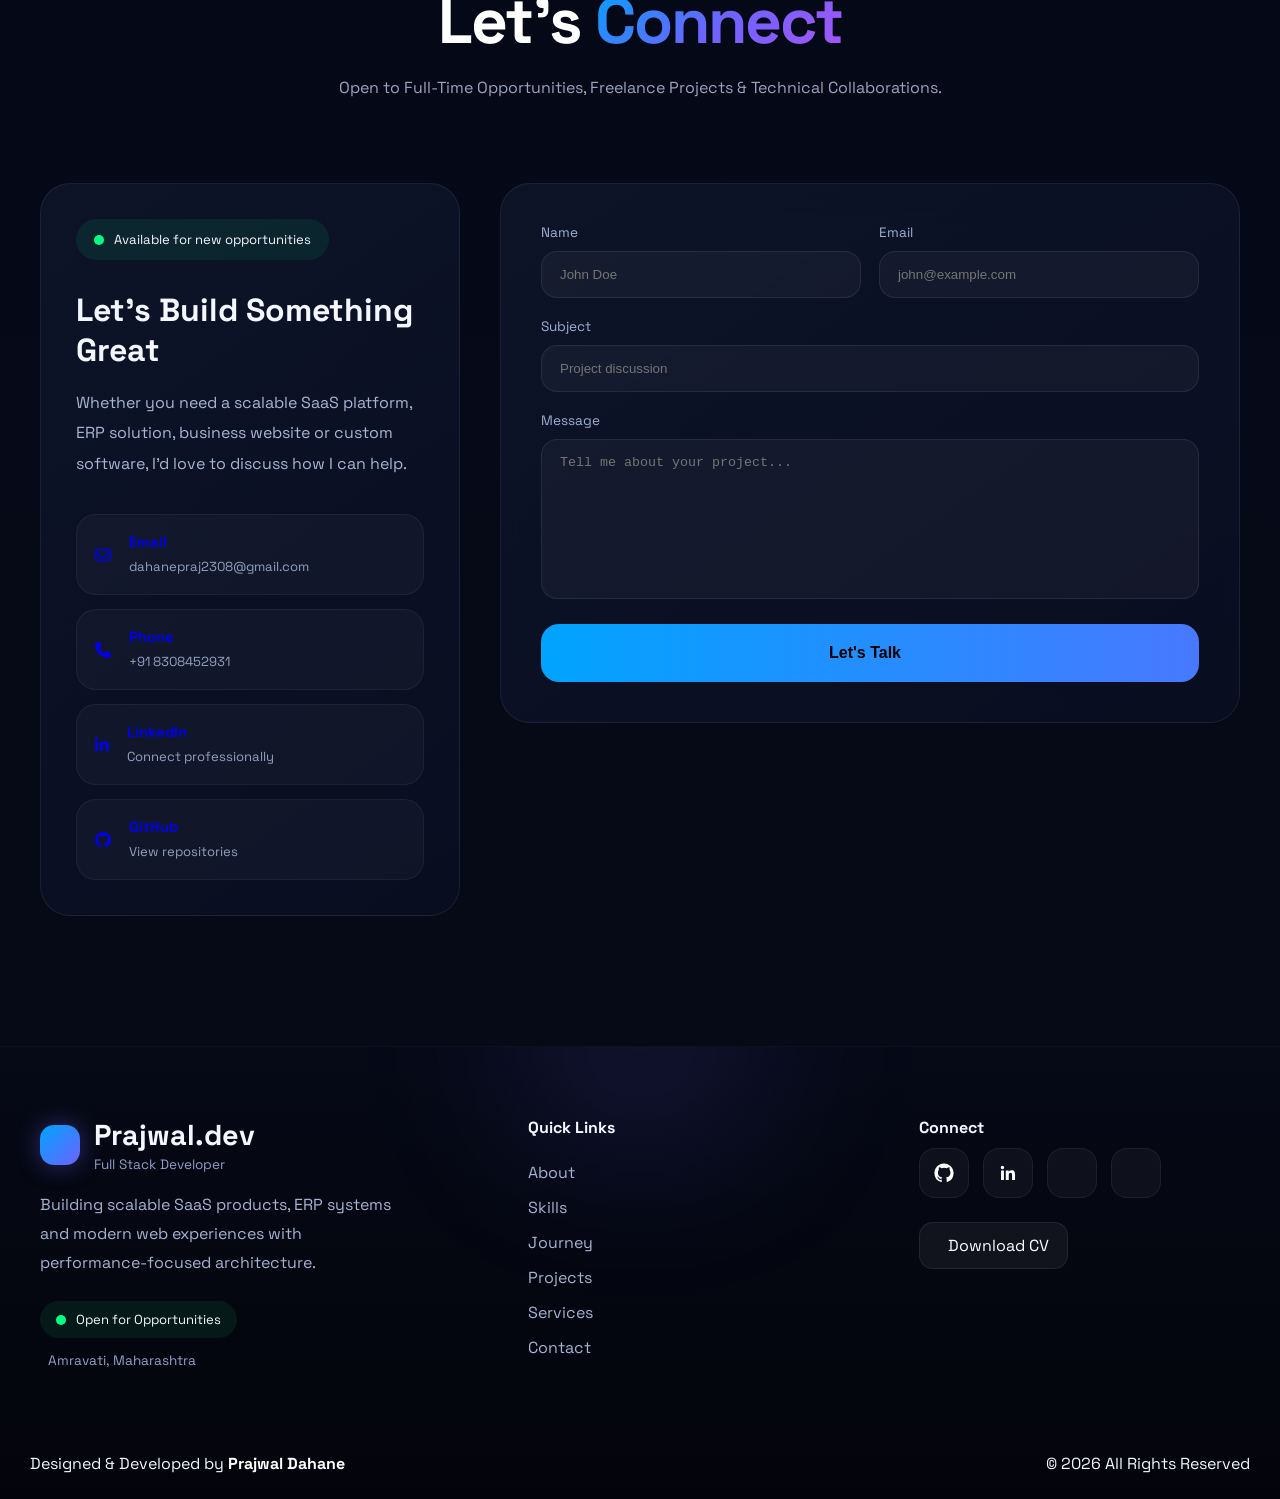
==== commit 45d020db: "Update index.html" ====
--- a/index.html
+++ b/index.html
@@ -956,7 +956,7 @@
 
       <div
         class="proj-bg"
-        style="background-image:url('images/shala_sync.png')"
+        style="background-image:url('http://www.shriprabhusoftlink.com/assets/images/products/shalasarthi_dashboard.png')"
       ></div>
 
       <div class="proj-overlay"></div>
@@ -1221,7 +1221,7 @@
 
       <div
         class="proj-bg"
-        style="background-image:url('/images/digikey.png')"
+        style="background-image:url('https://advthakre.com/static/images/gallery/office_front.png')"
       ></div>
 
       <div class="proj-overlay"></div>
@@ -1290,7 +1290,7 @@
 
       <div
         class="proj-bg"
-        style="background-image:url('https://i.pinimg.com/736x/94/42/02/94420297811f1a73f6996784052c5961.jpg')"
+        style="background-image:url('http://www.shriprabhusoftlink.com/assets/images/Abt_home_img.png')"
       ></div>
 
       <div class="proj-overlay"></div>
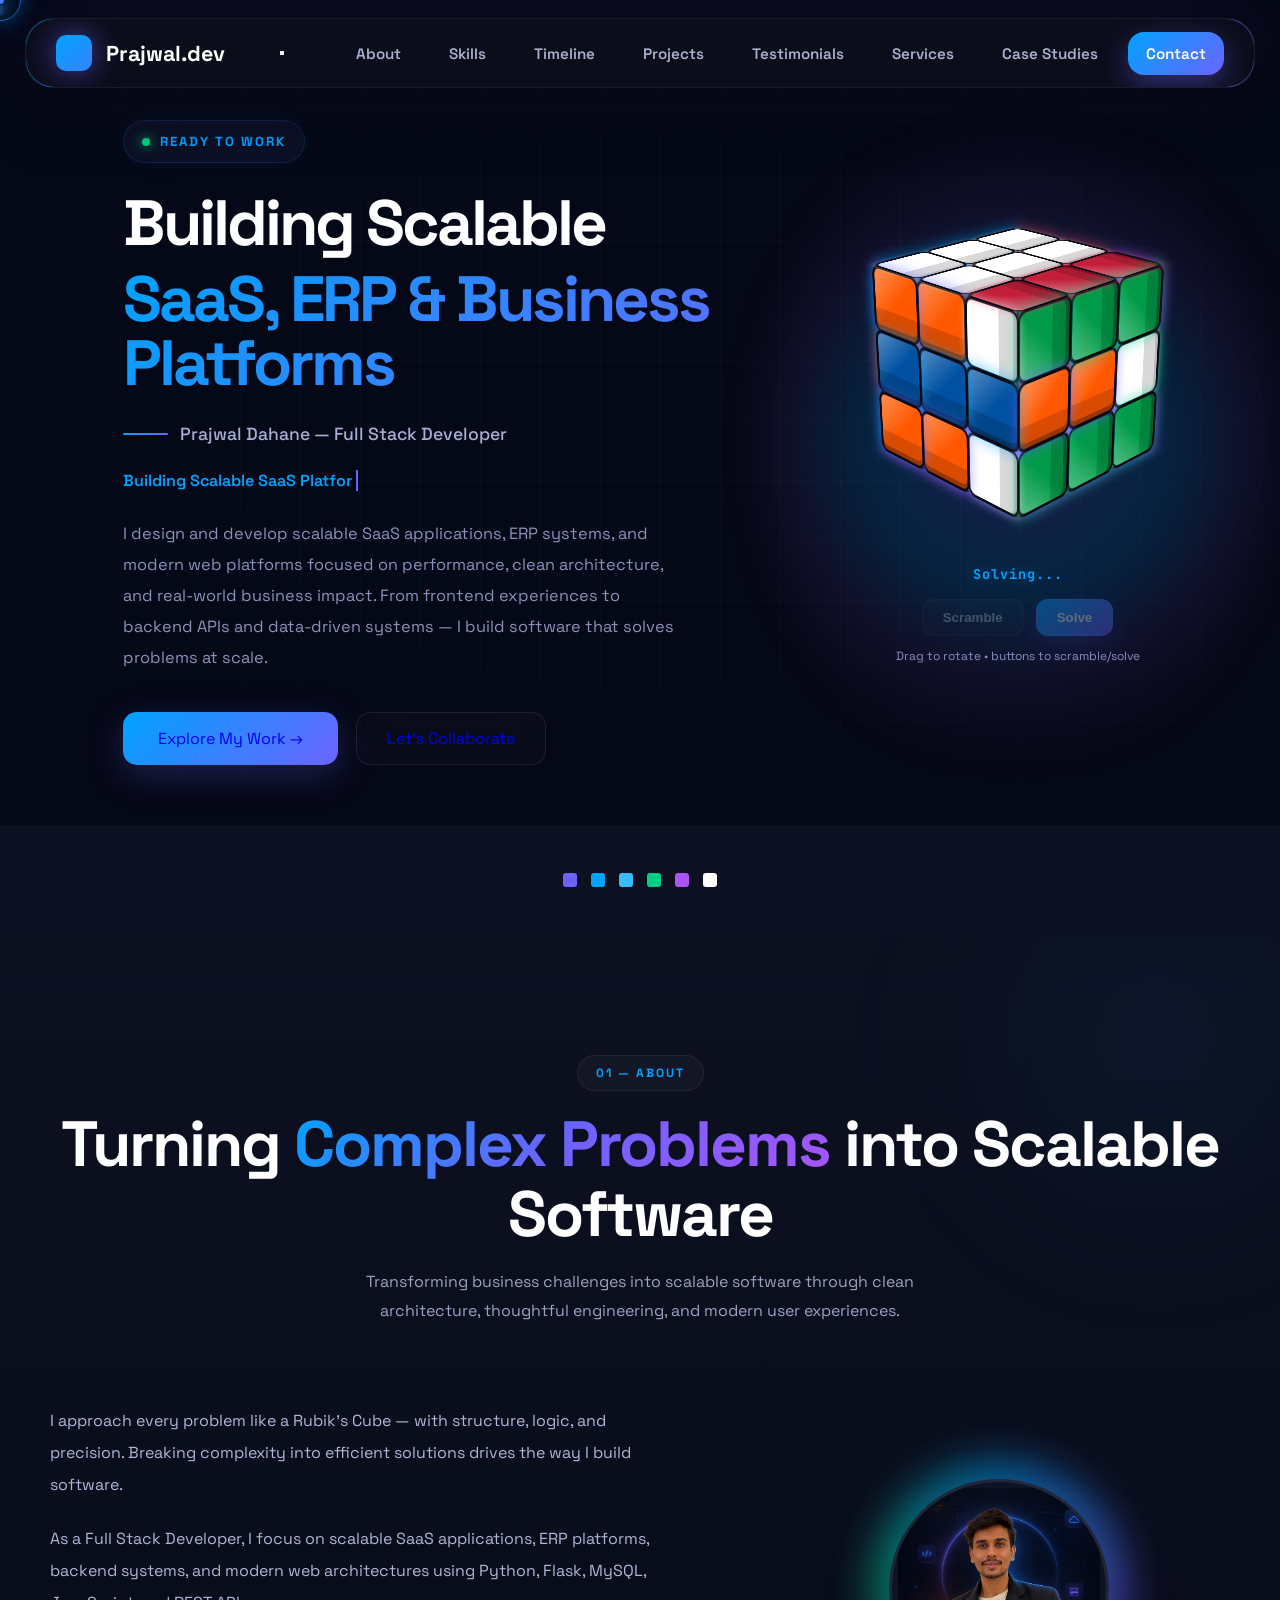
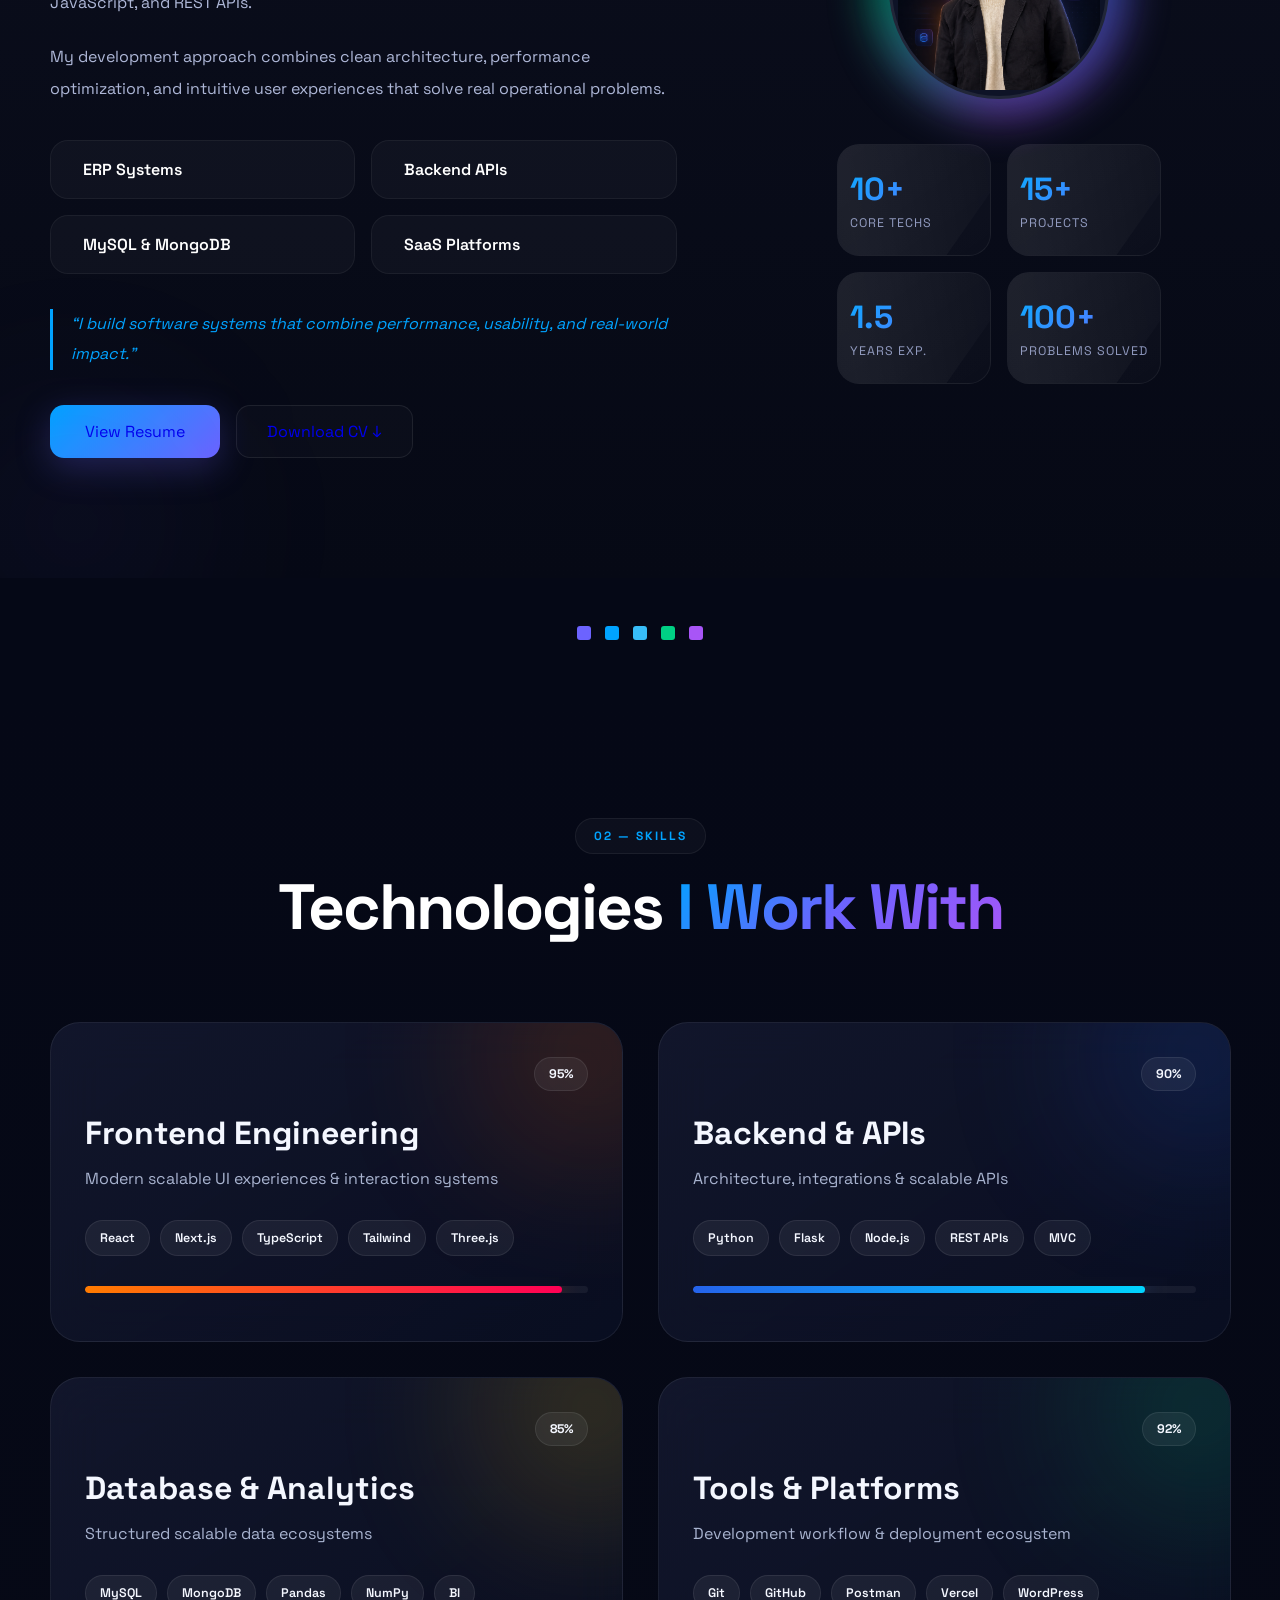
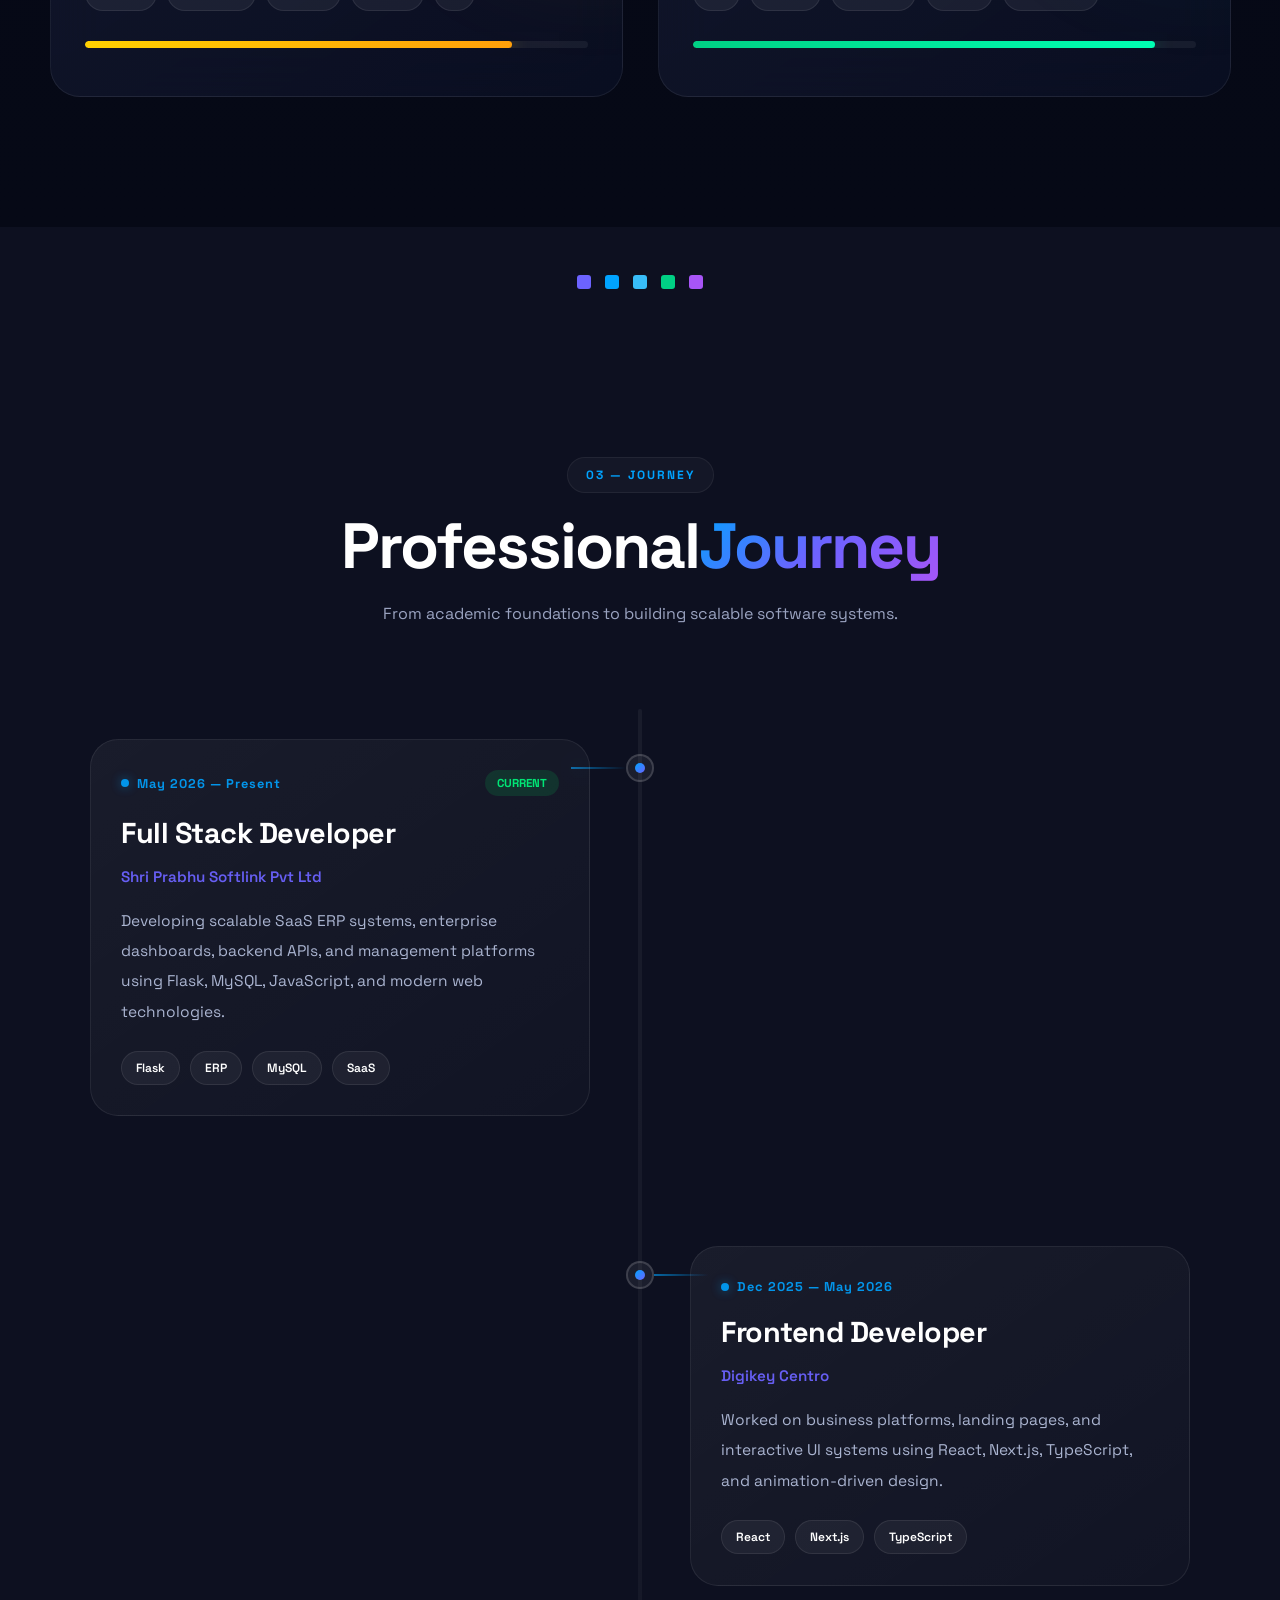
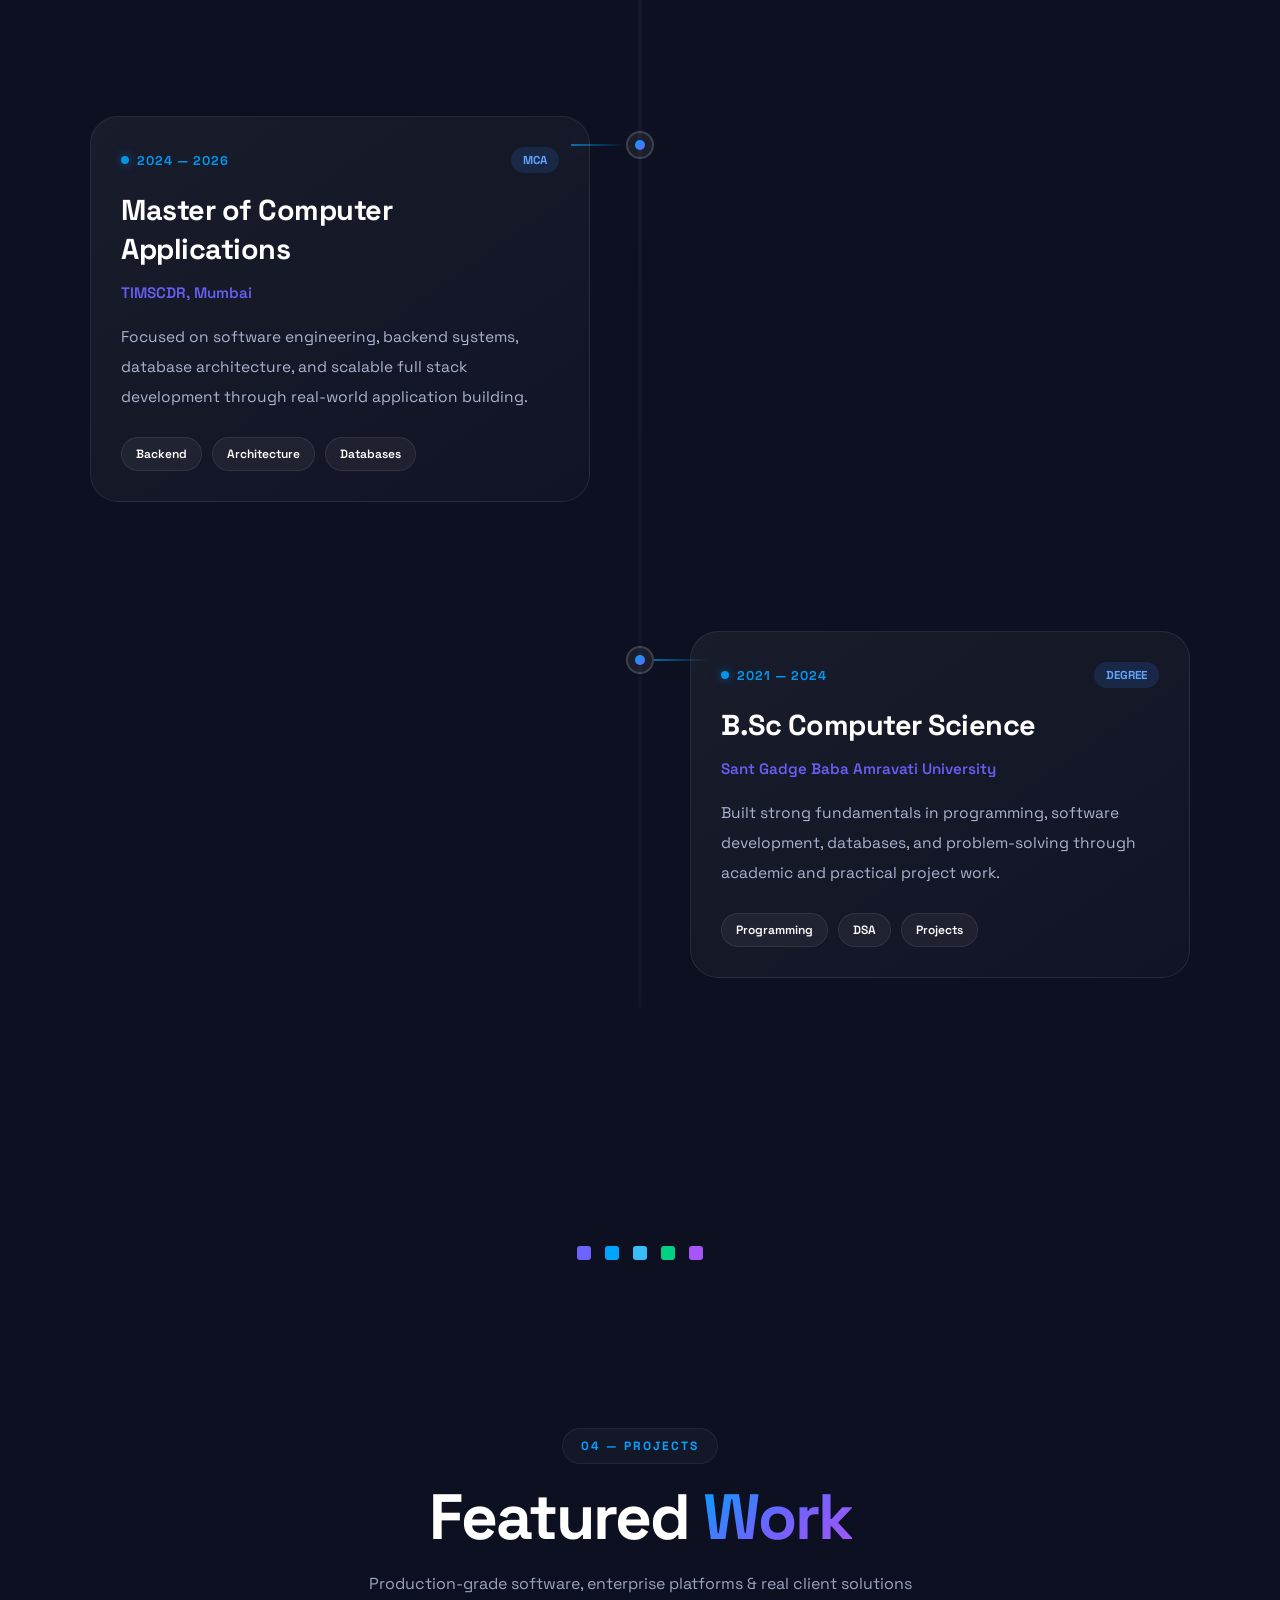
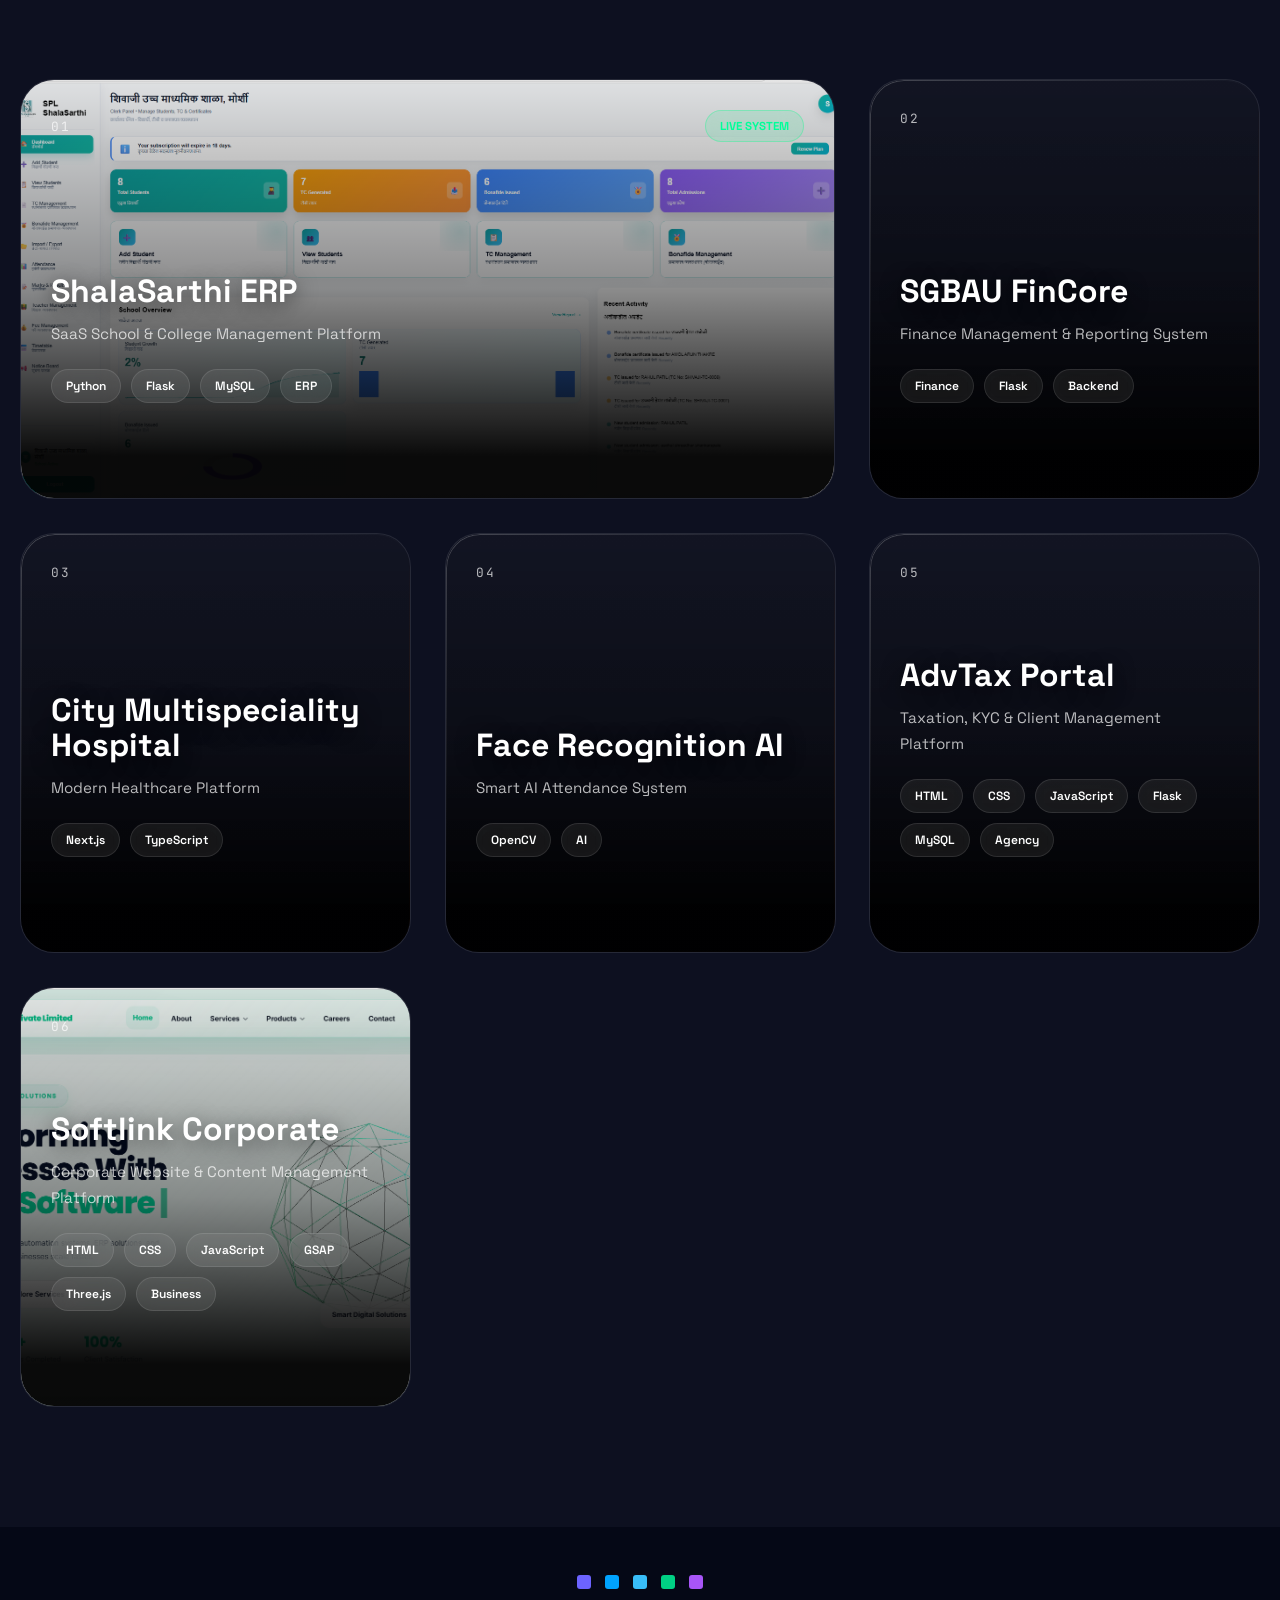
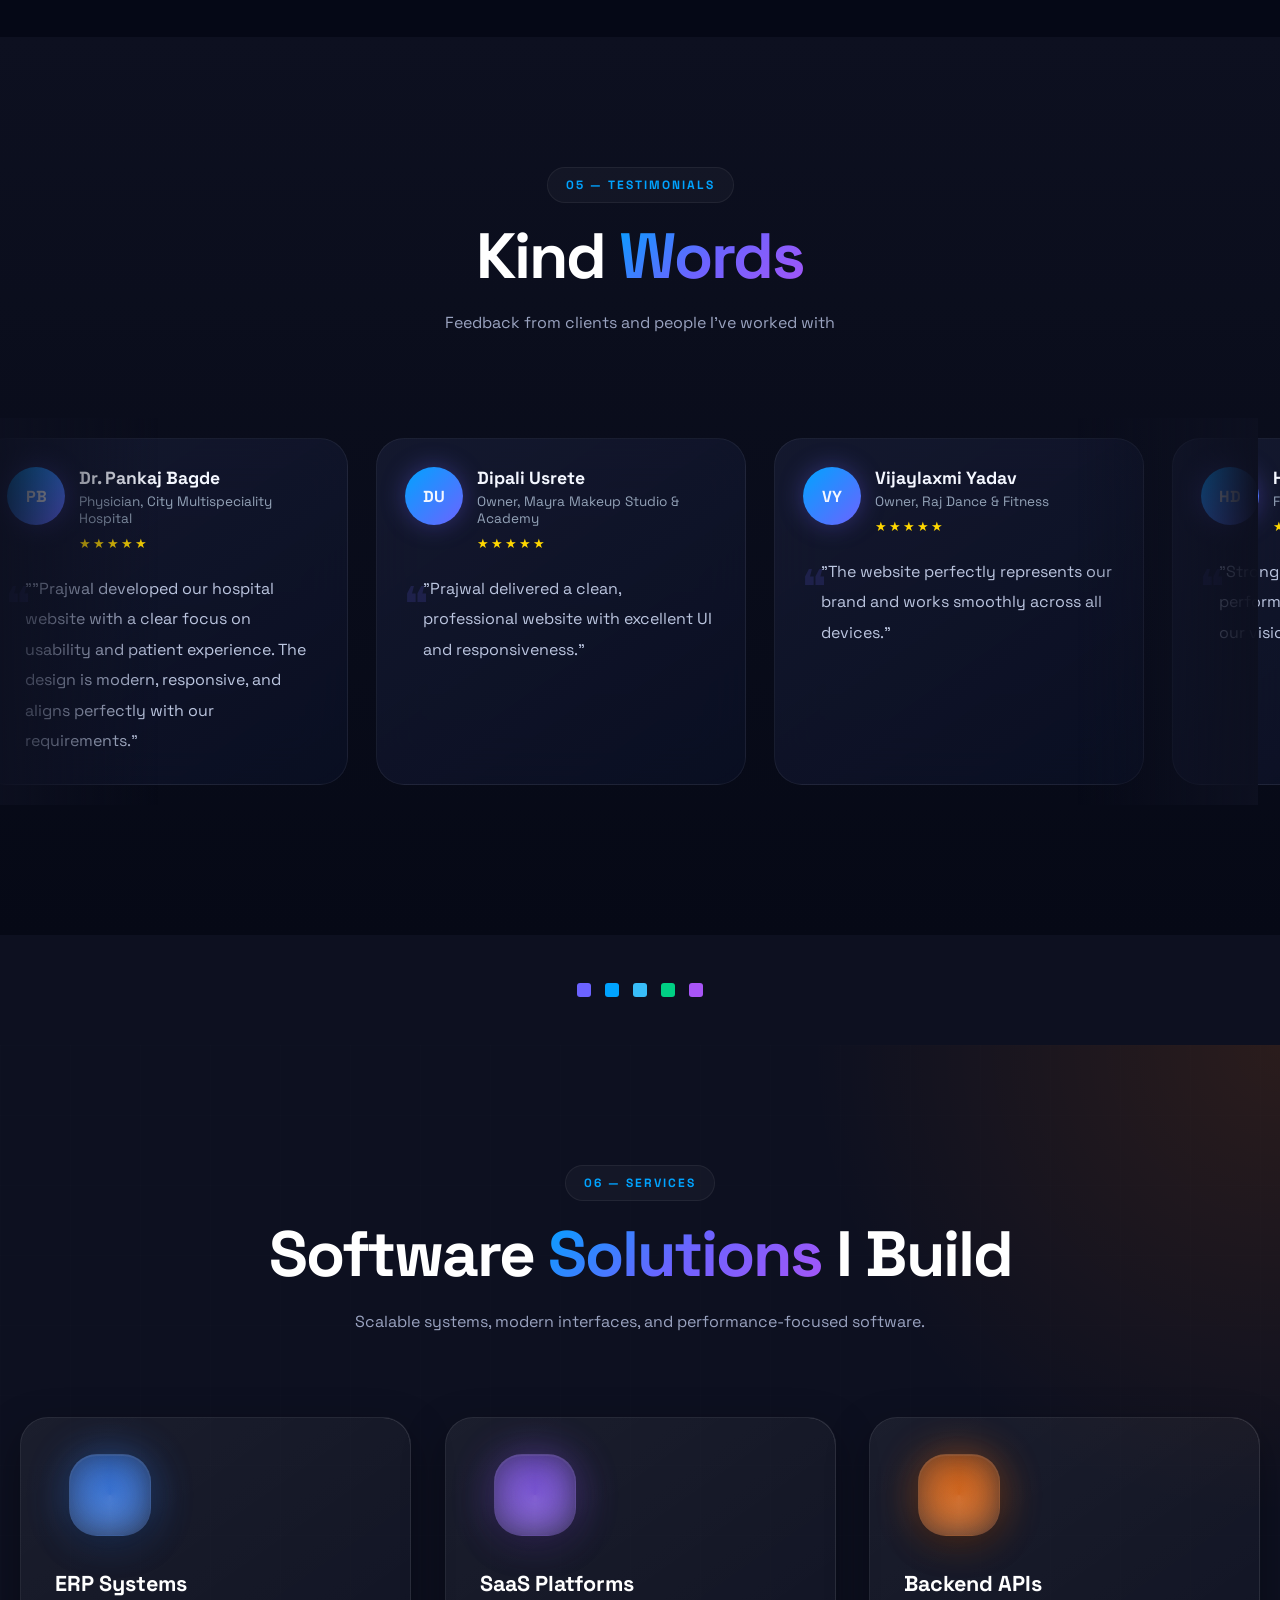
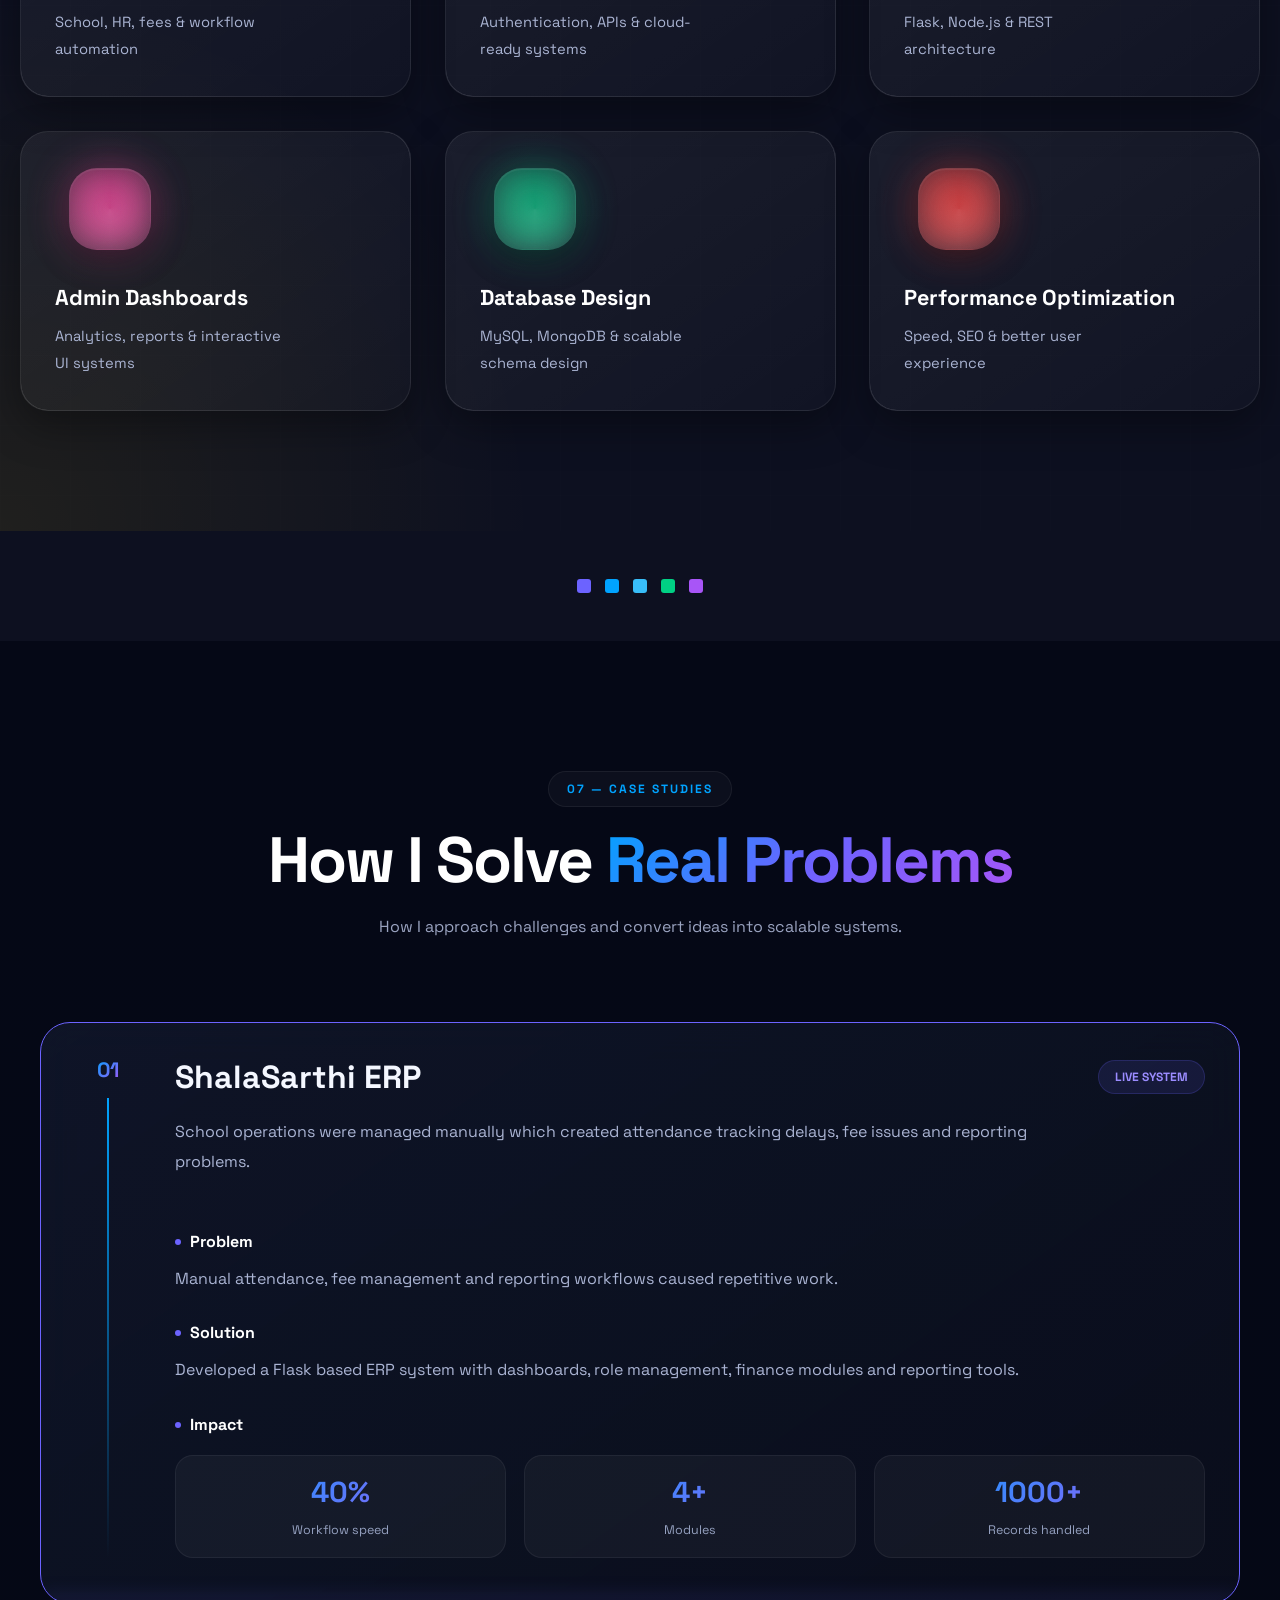
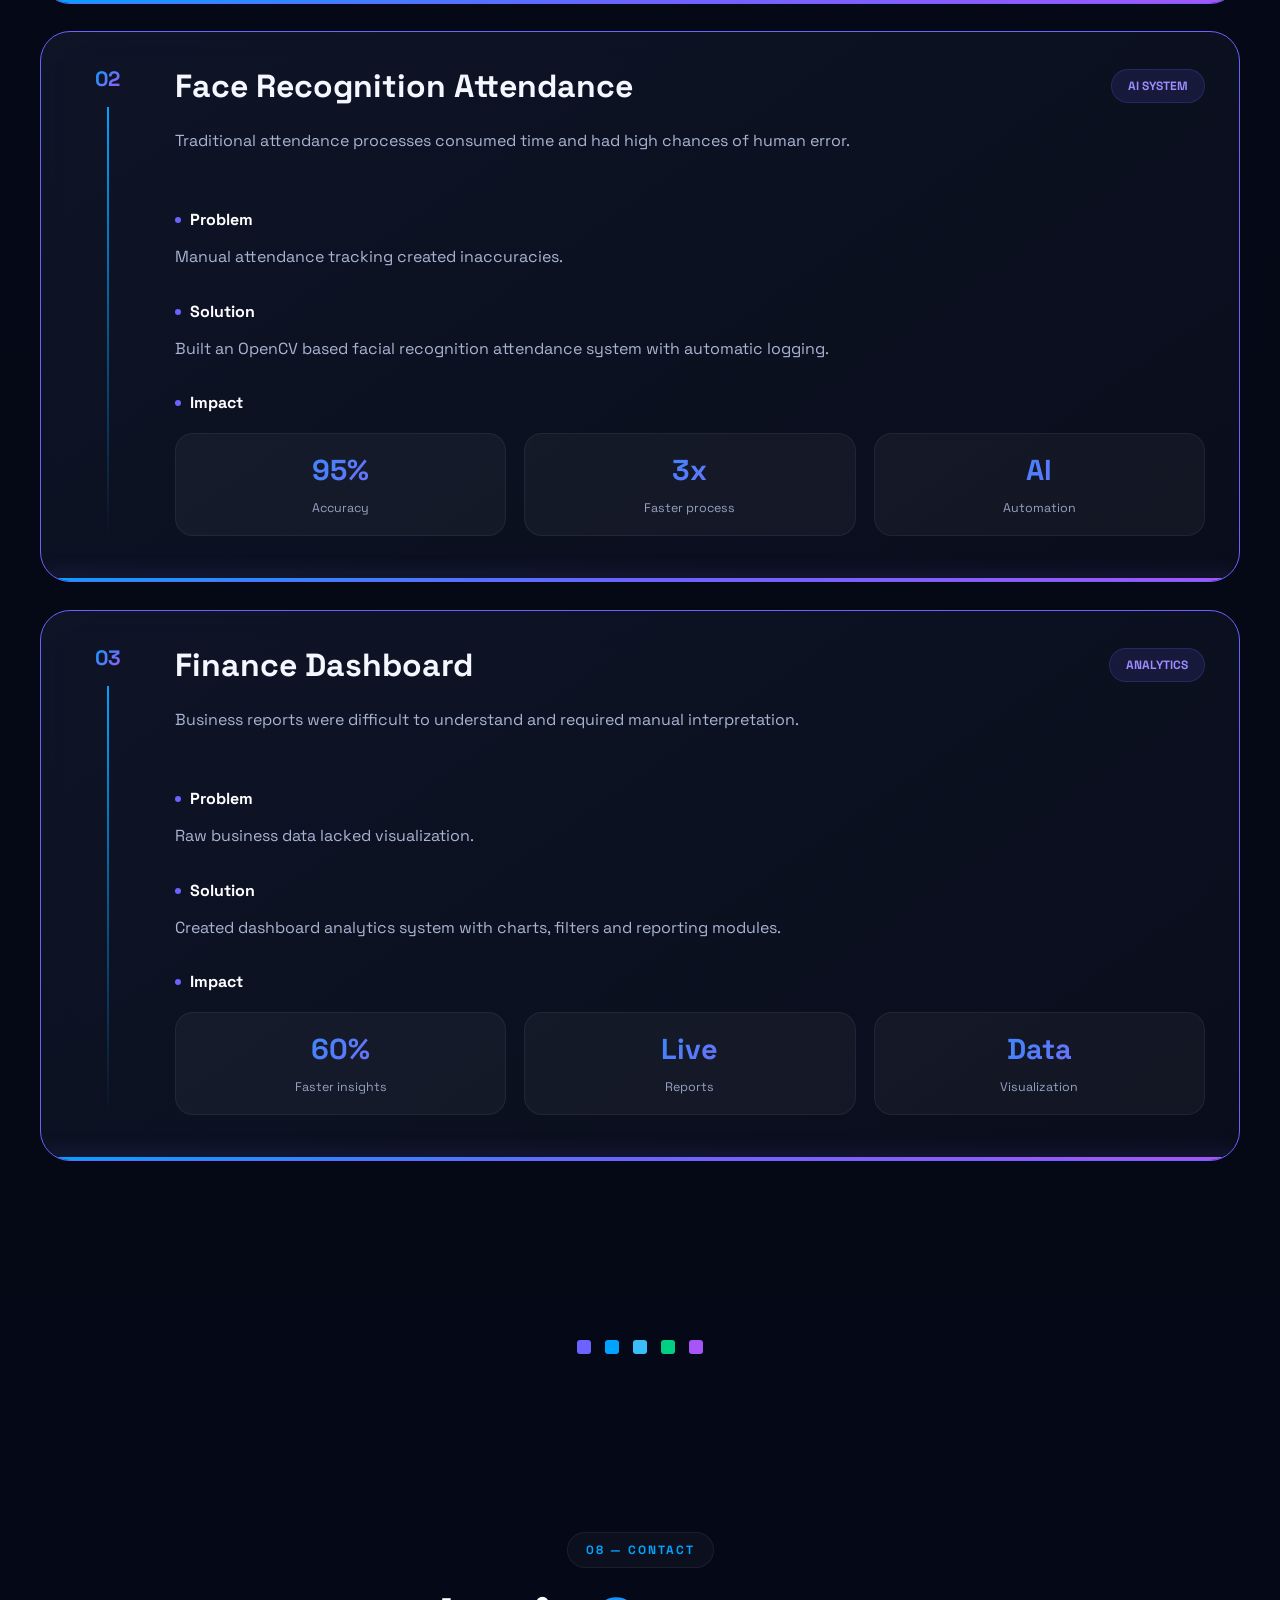
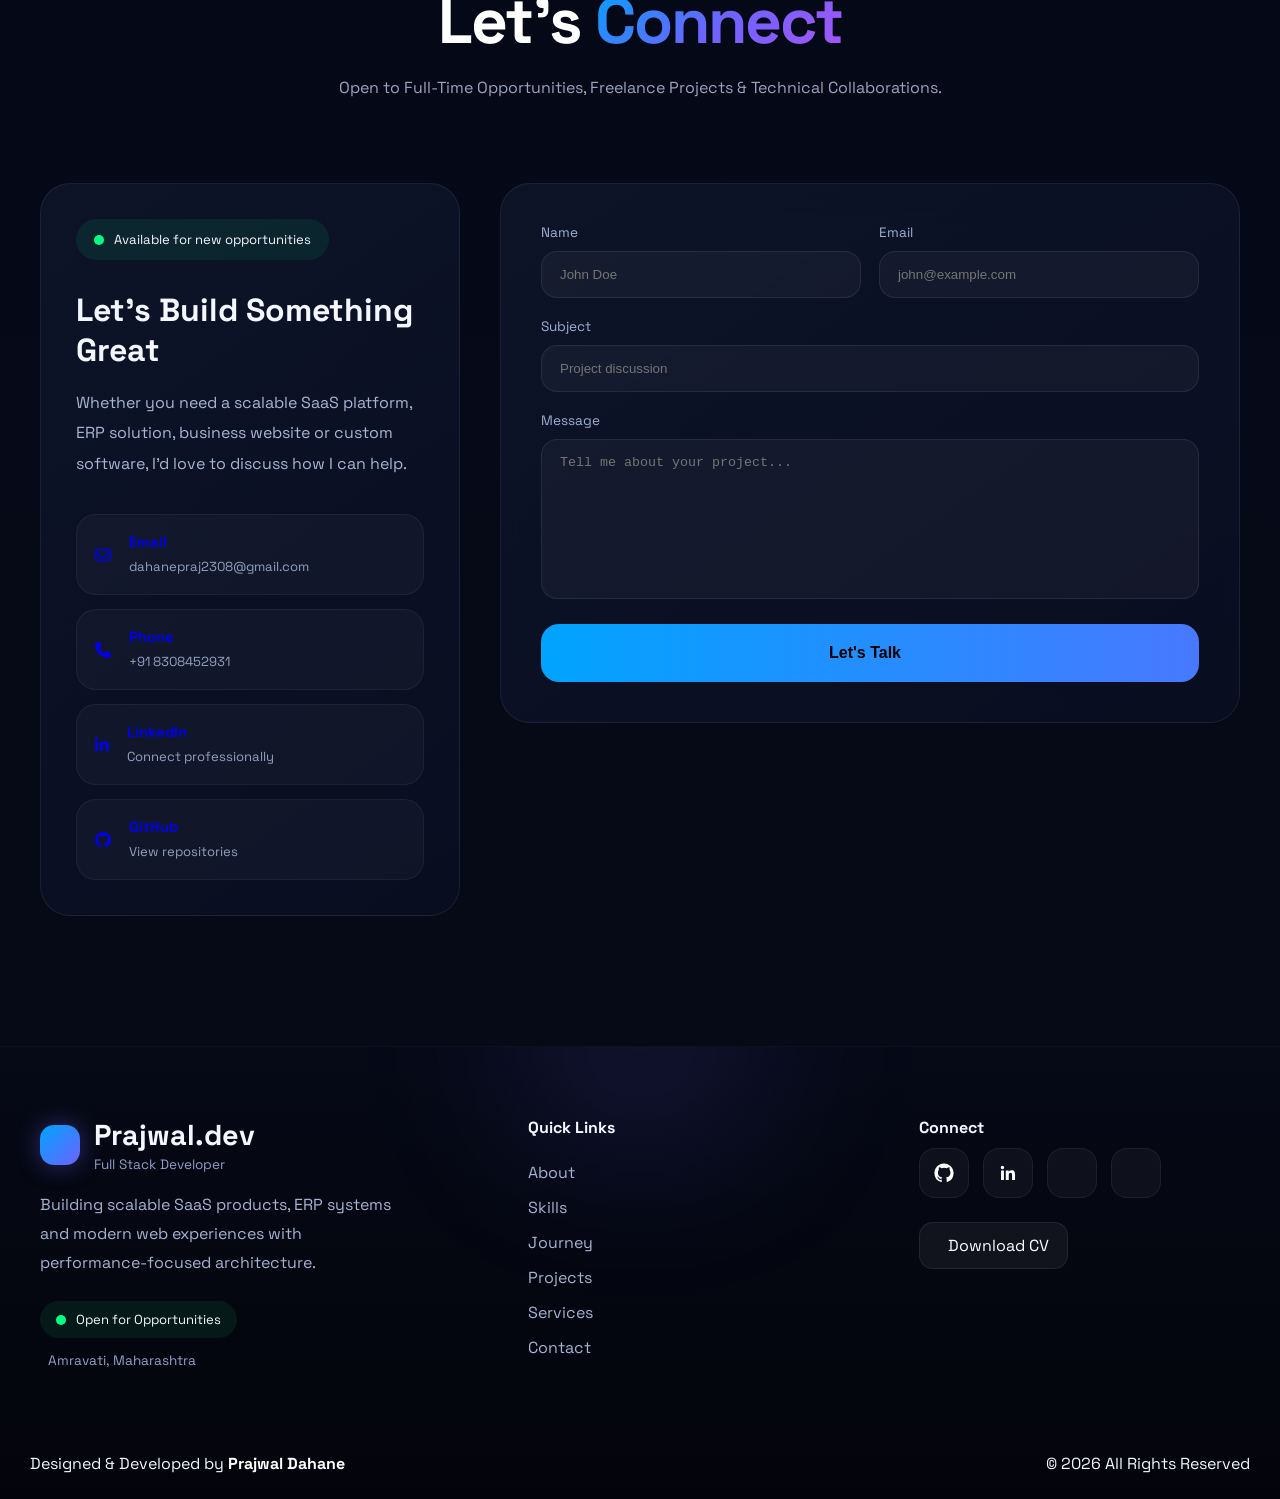
==== commit 0587f56d: "Update index.html" ====
--- a/index.html
+++ b/index.html
@@ -956,7 +956,7 @@
 
       <div
         class="proj-bg"
-        style="background-image:url('http://www.shriprabhusoftlink.com/assets/images/products/shalasarthi_dashboard.png')"
+        style="background-image:url('images/shalasarthi_dashboard.png')"
       ></div>
 
       <div class="proj-overlay"></div>
@@ -1290,7 +1290,7 @@
 
       <div
         class="proj-bg"
-        style="background-image:url('http://www.shriprabhusoftlink.com/assets/images/Abt_home_img.png')"
+        style="background-image:url('images/spl.png')"
       ></div>
 
       <div class="proj-overlay"></div>
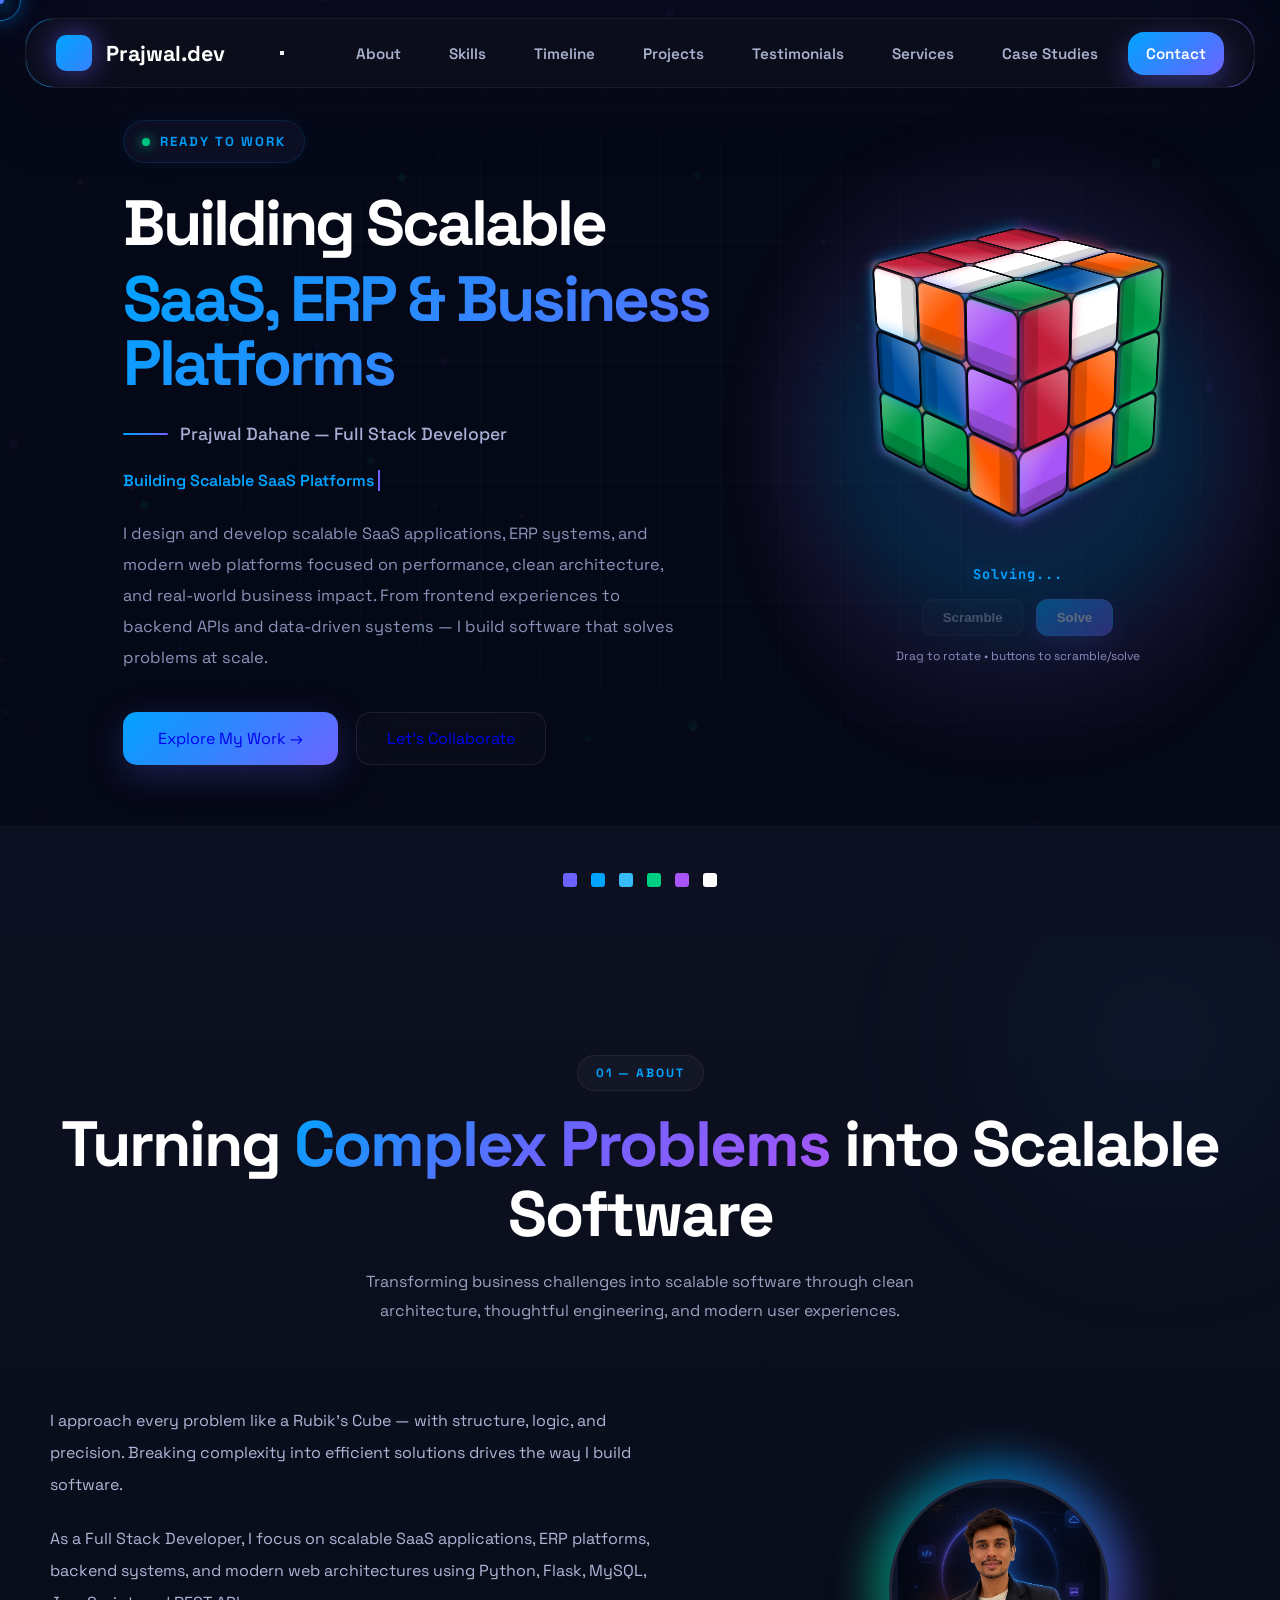
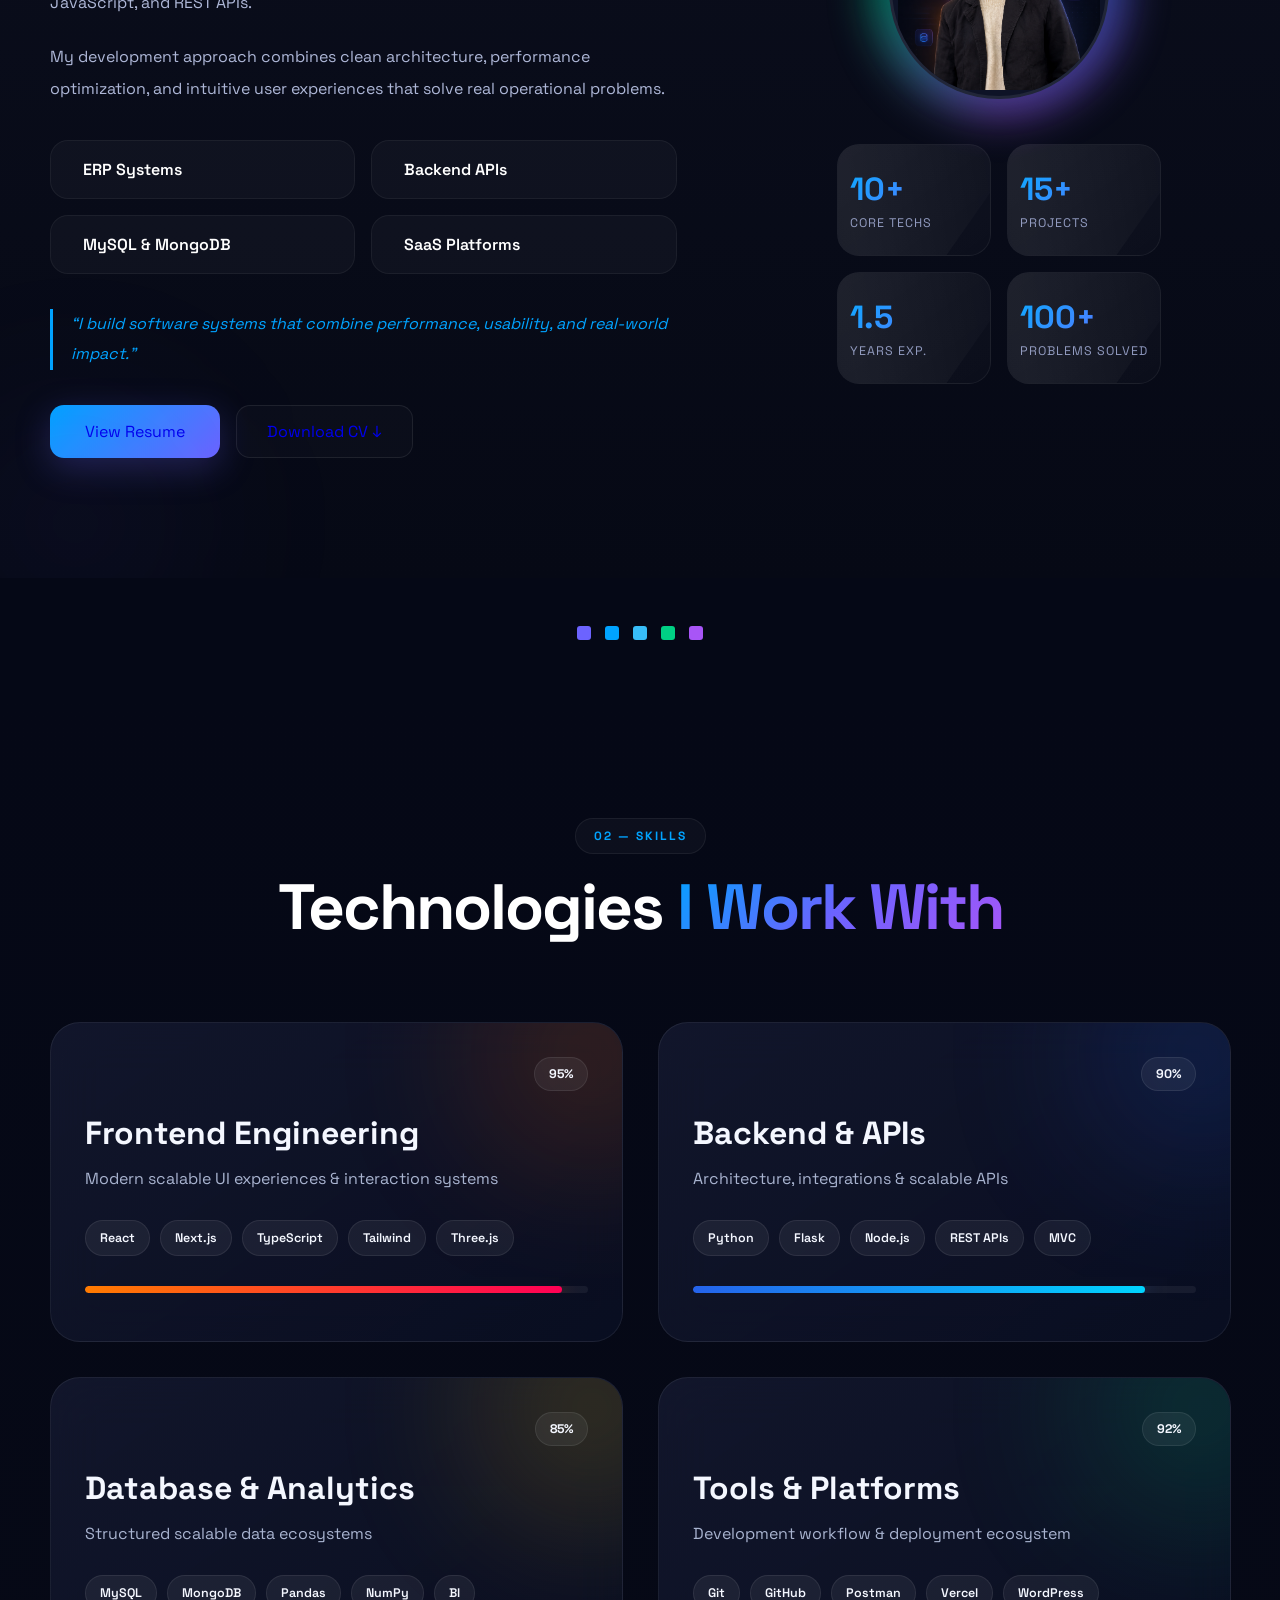
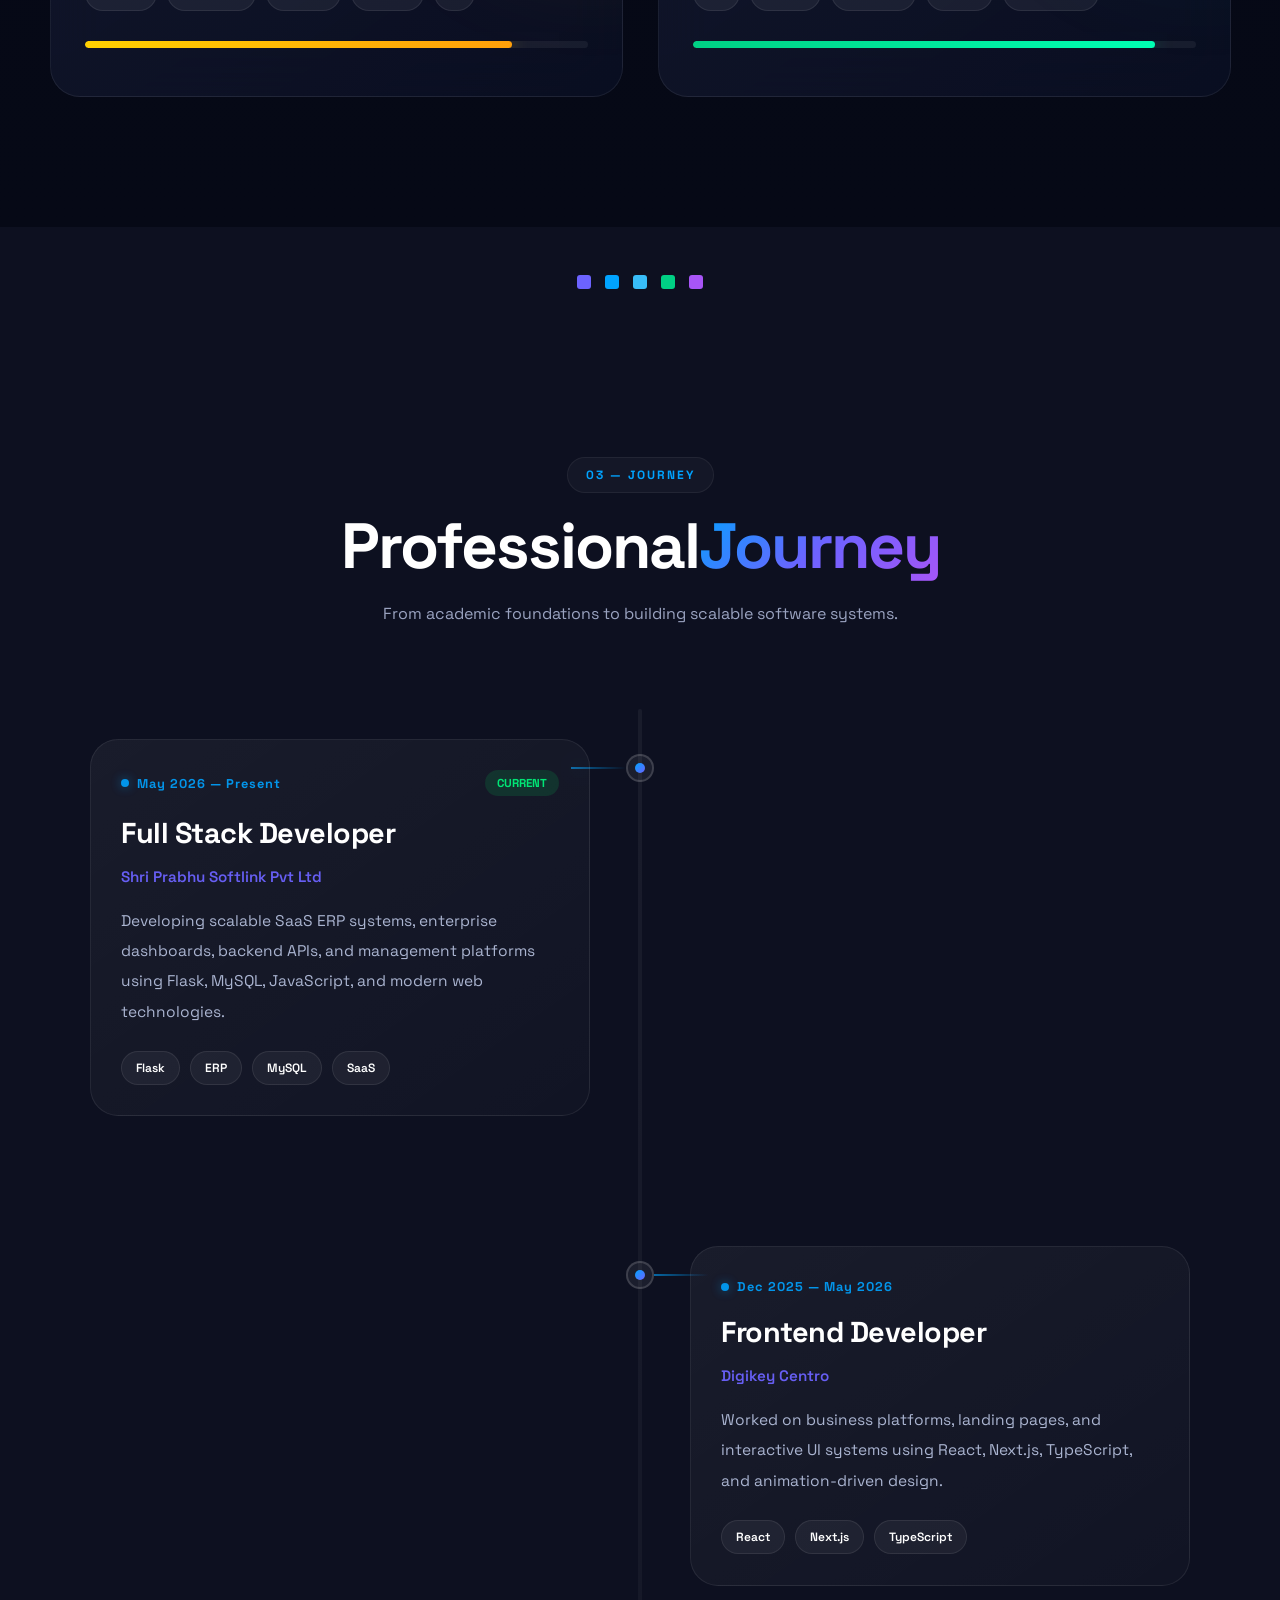
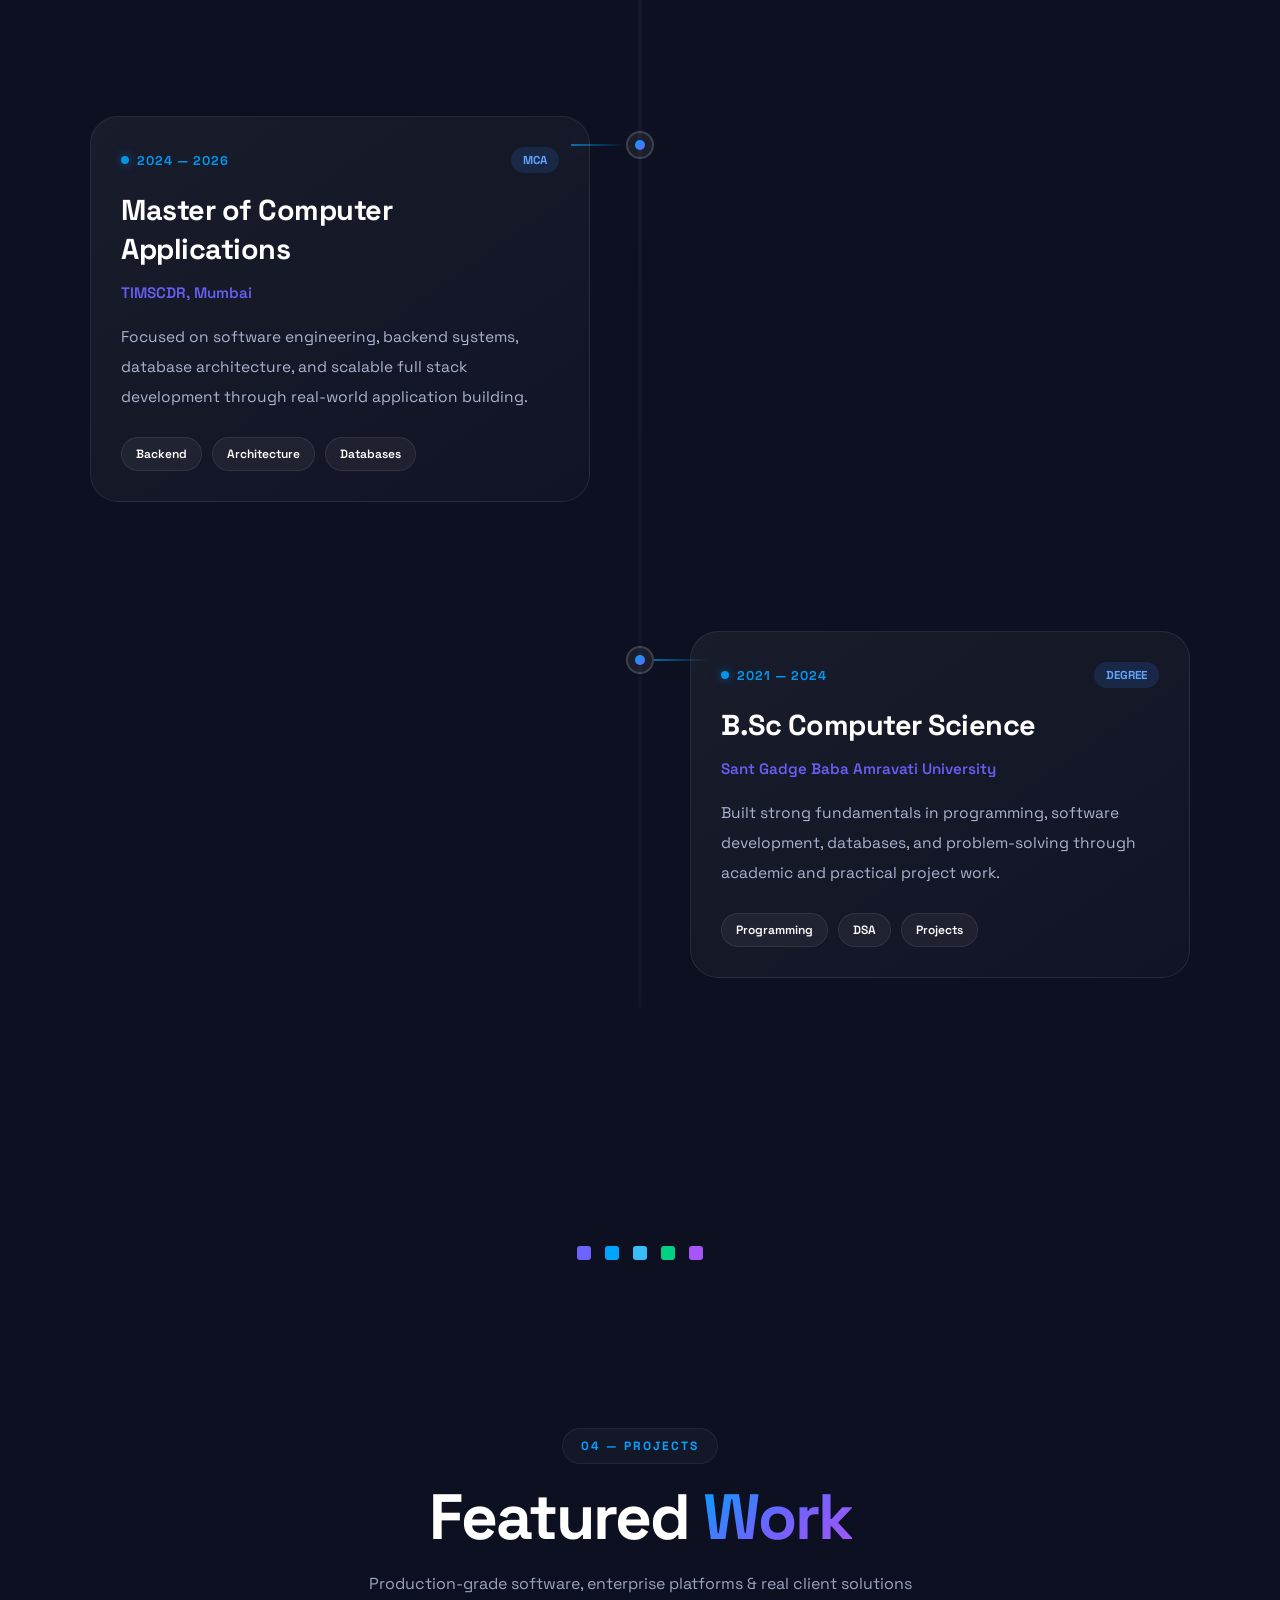
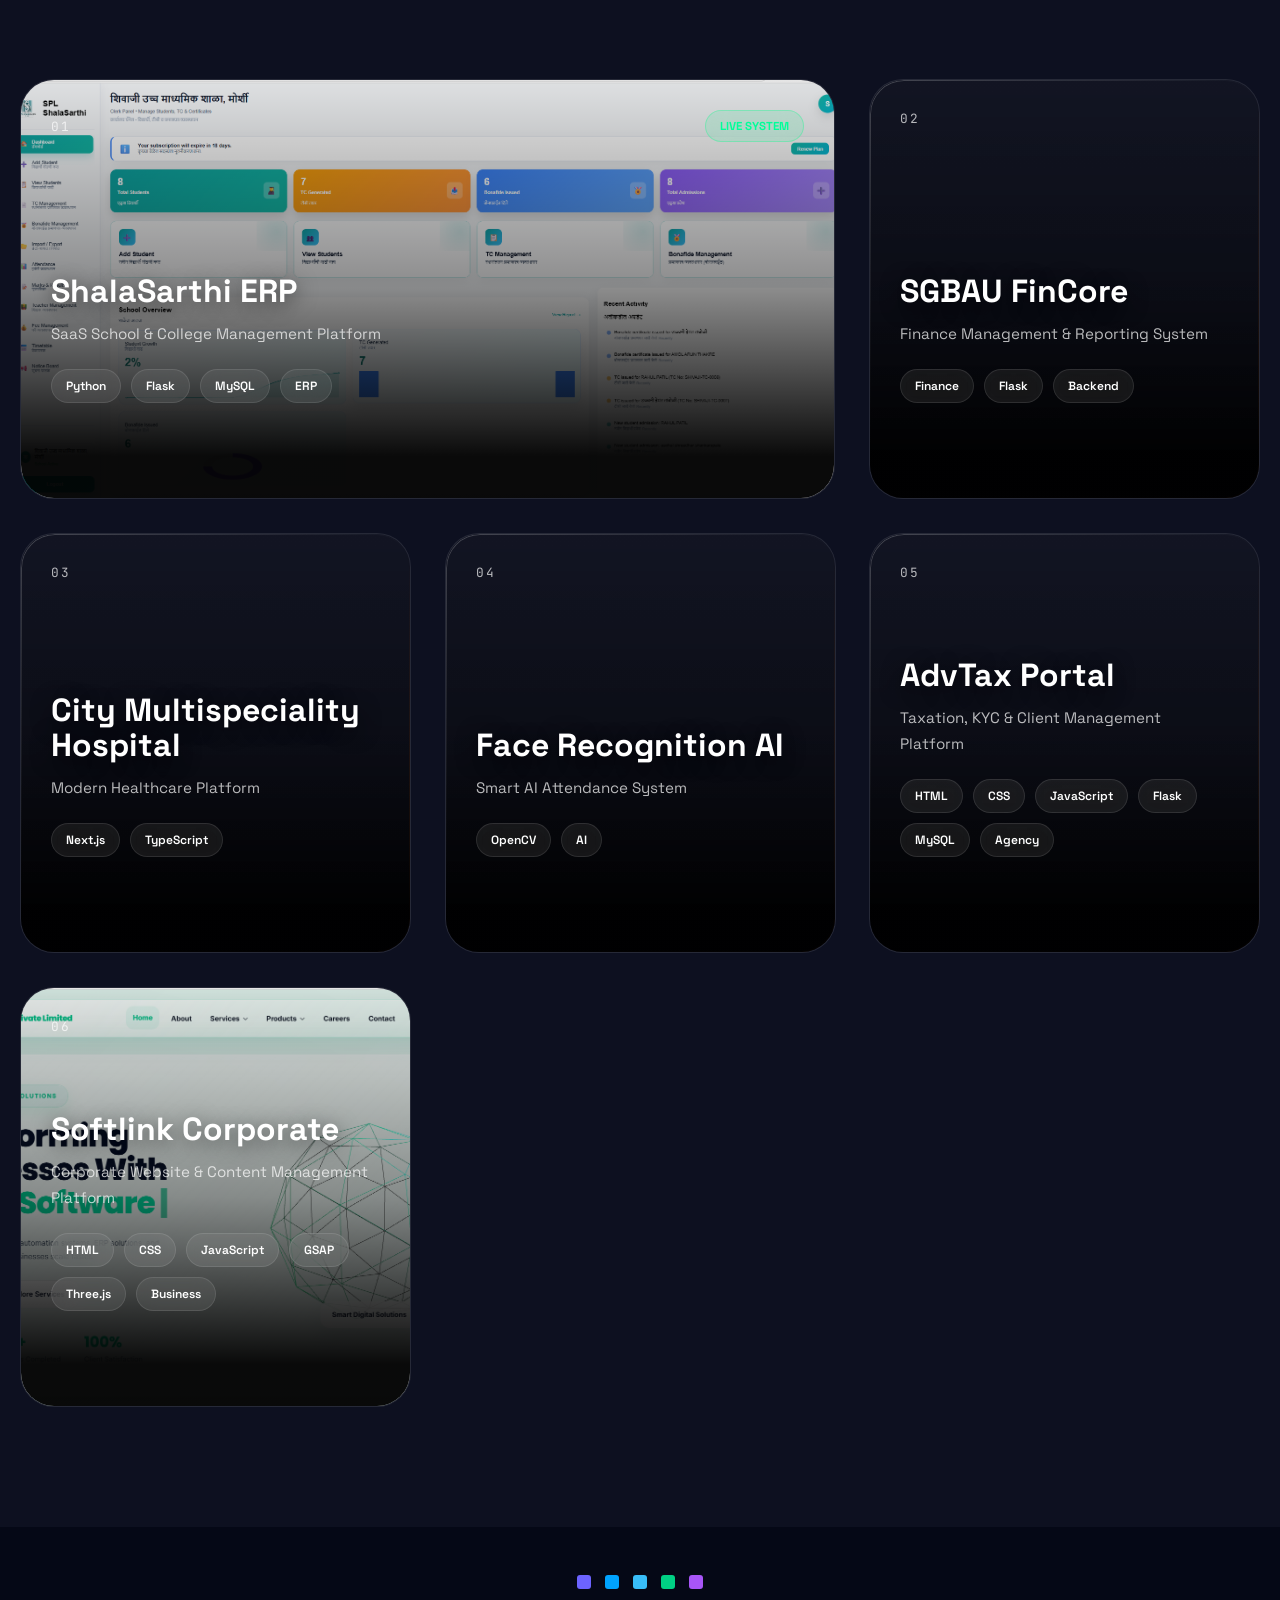
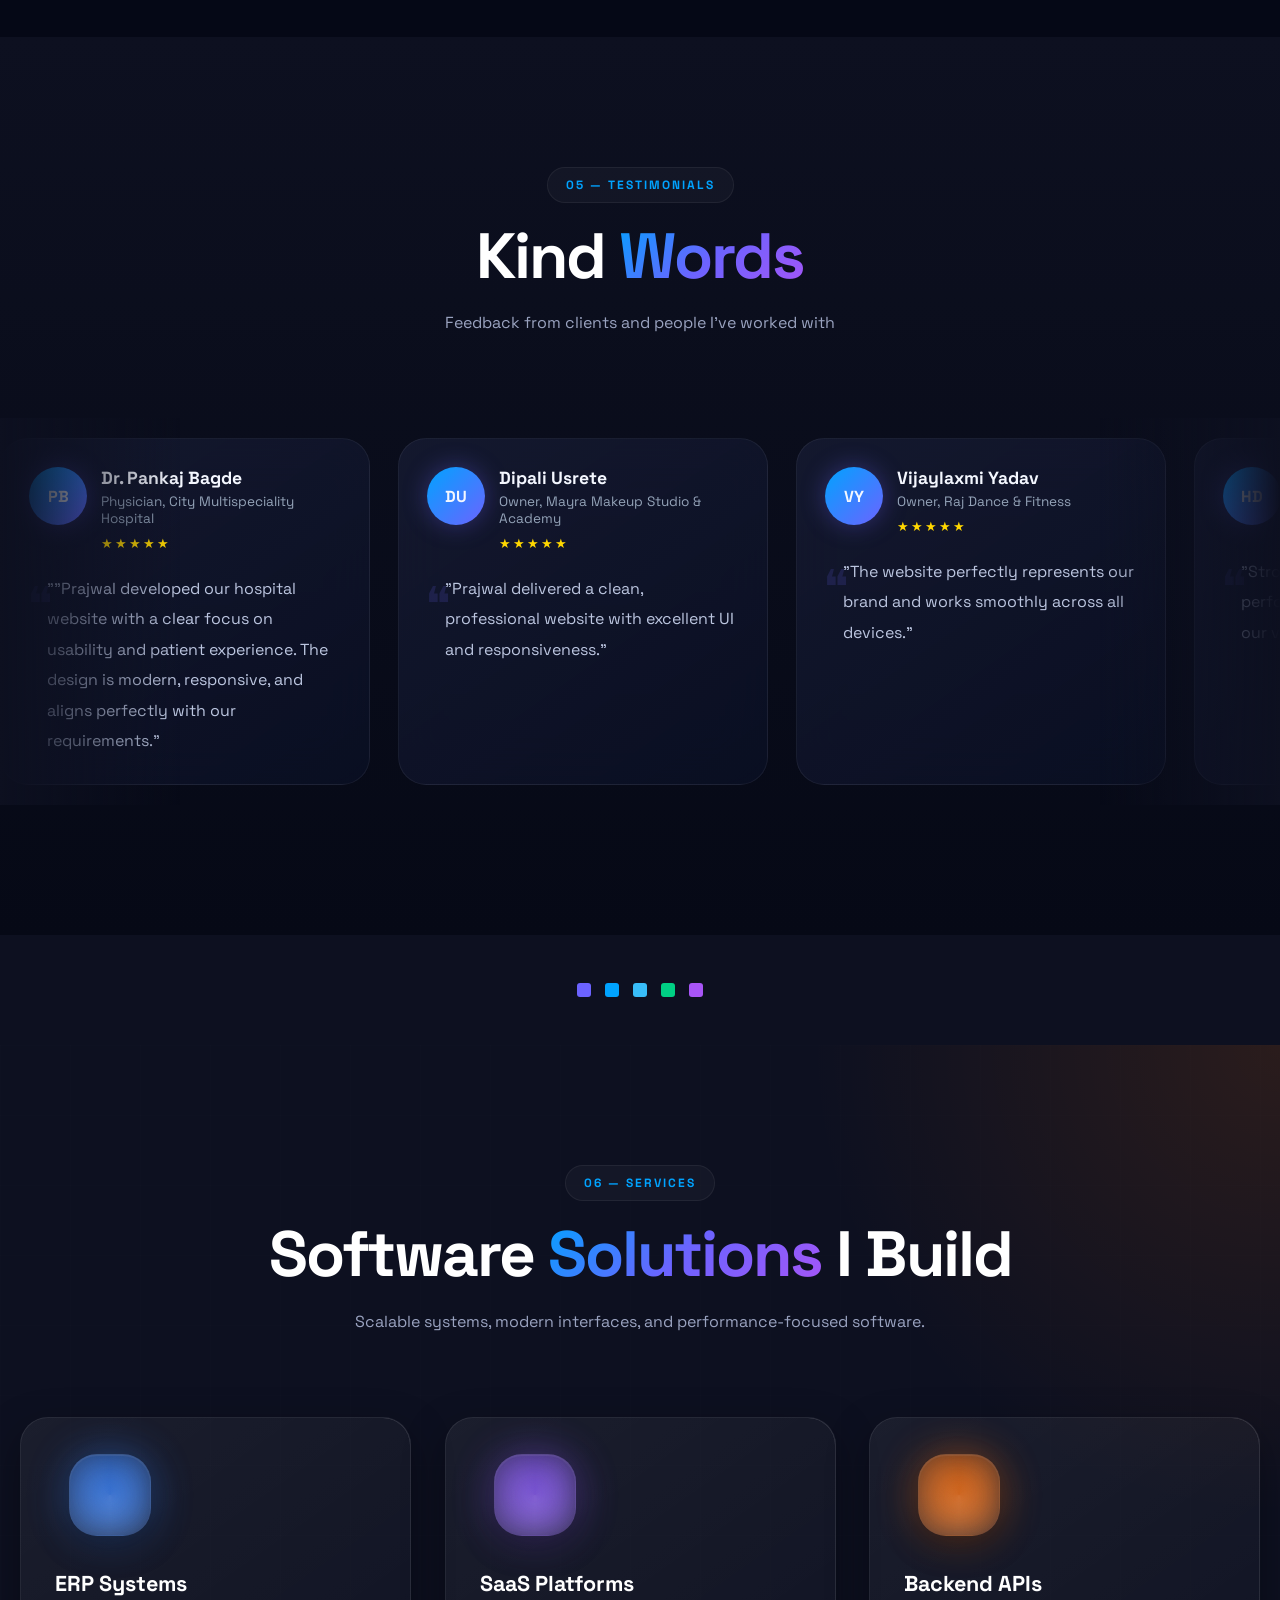
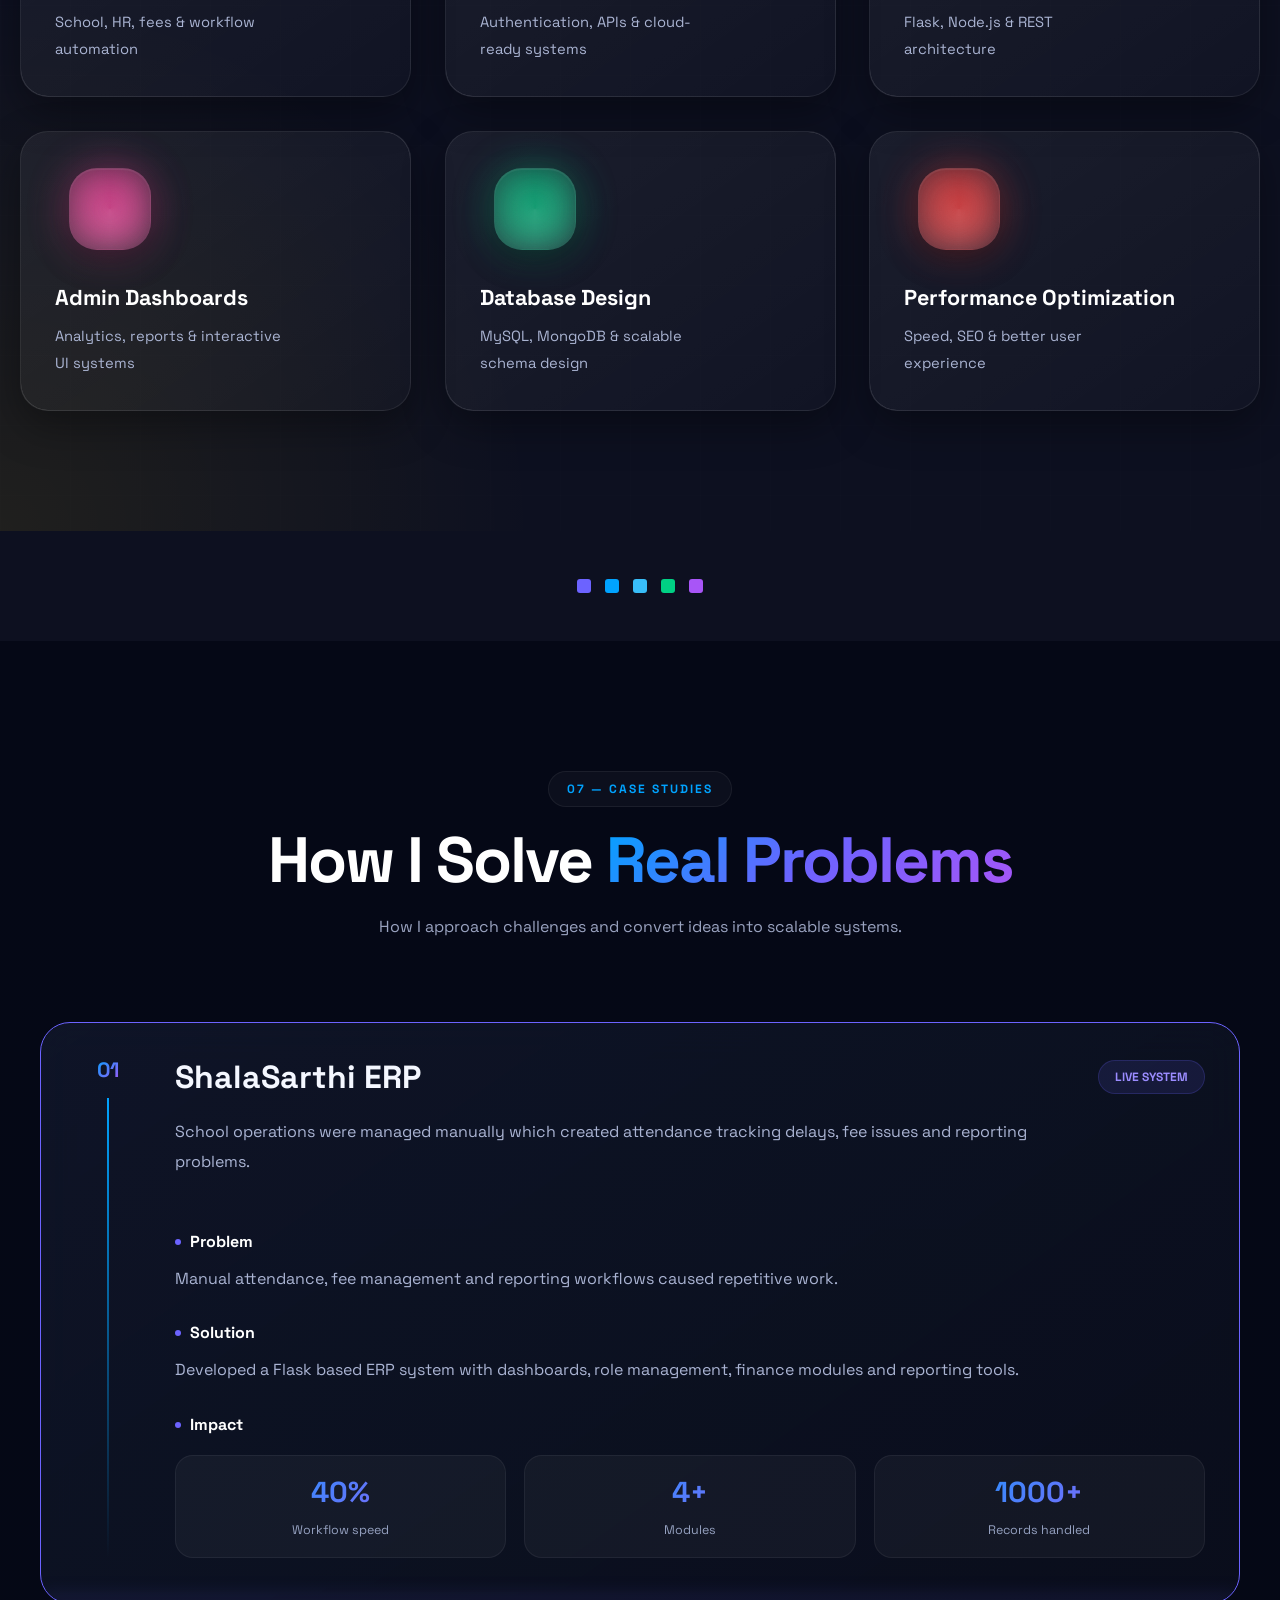
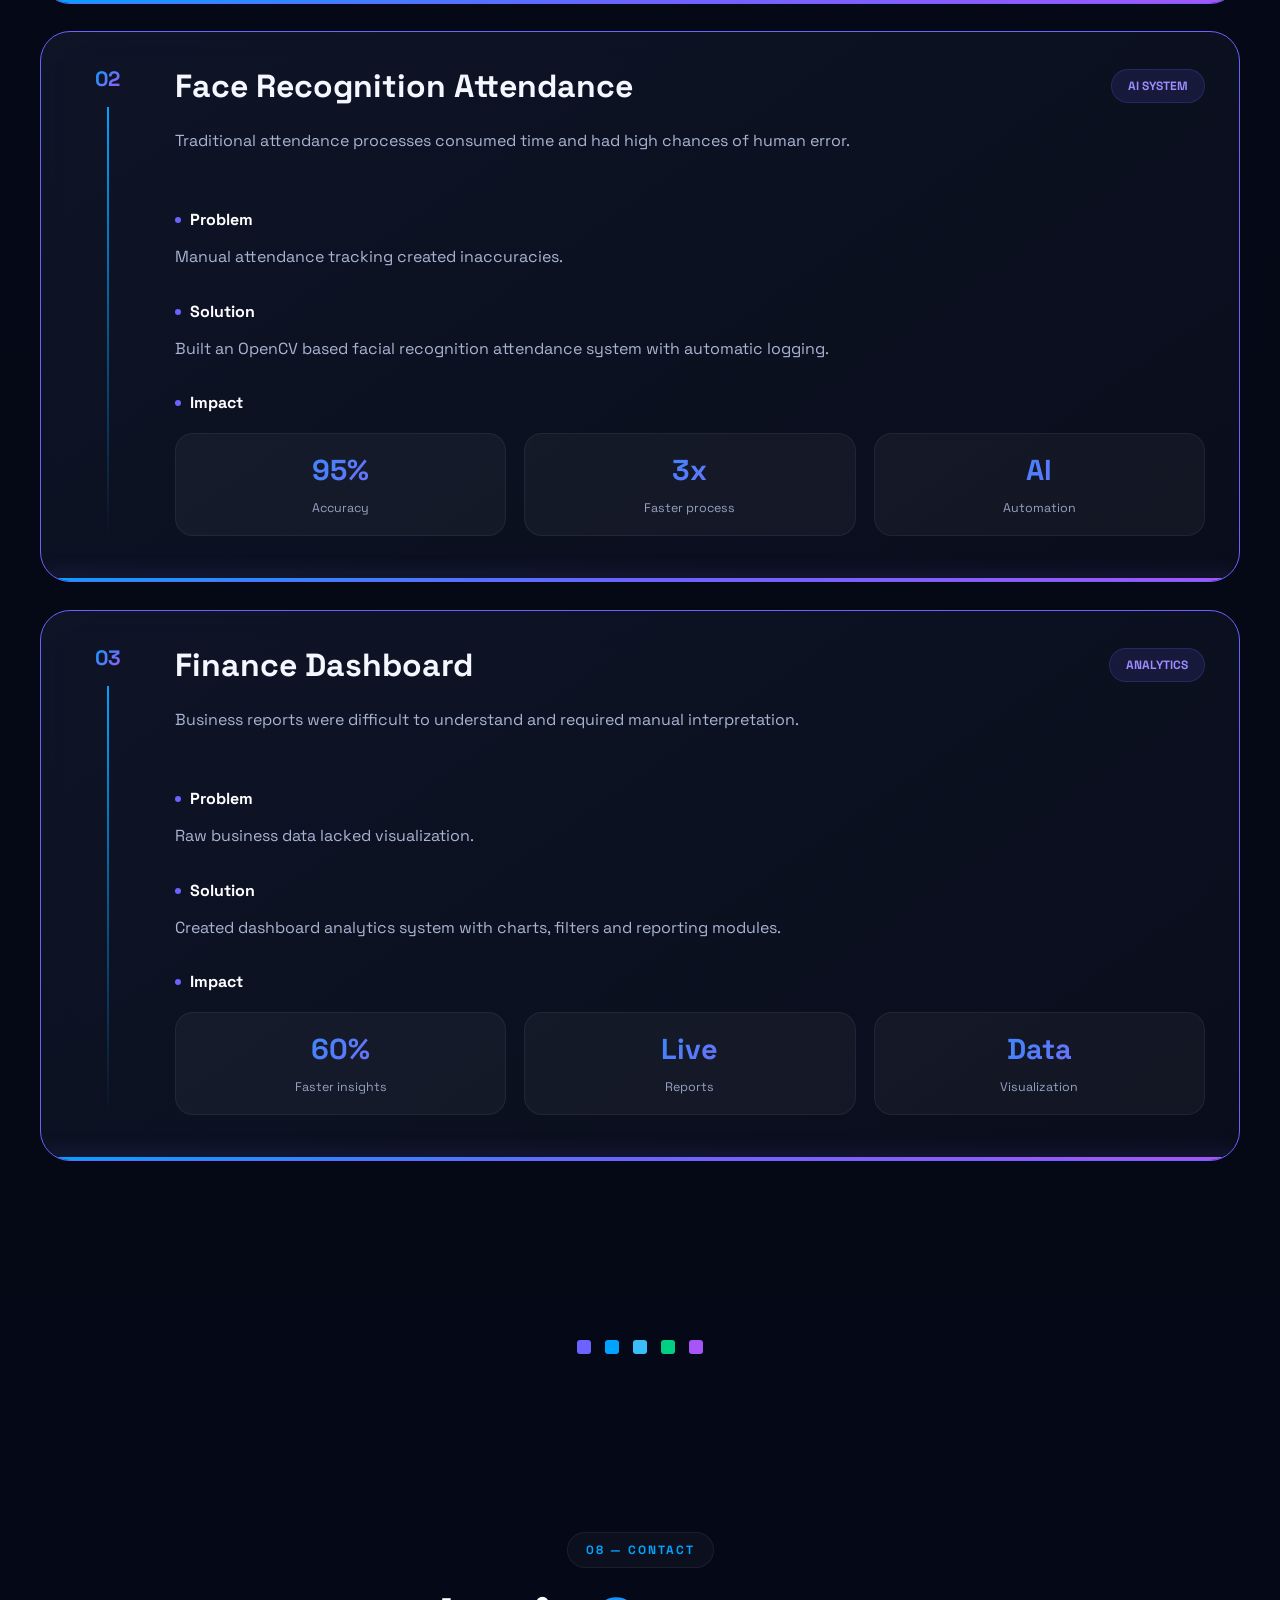
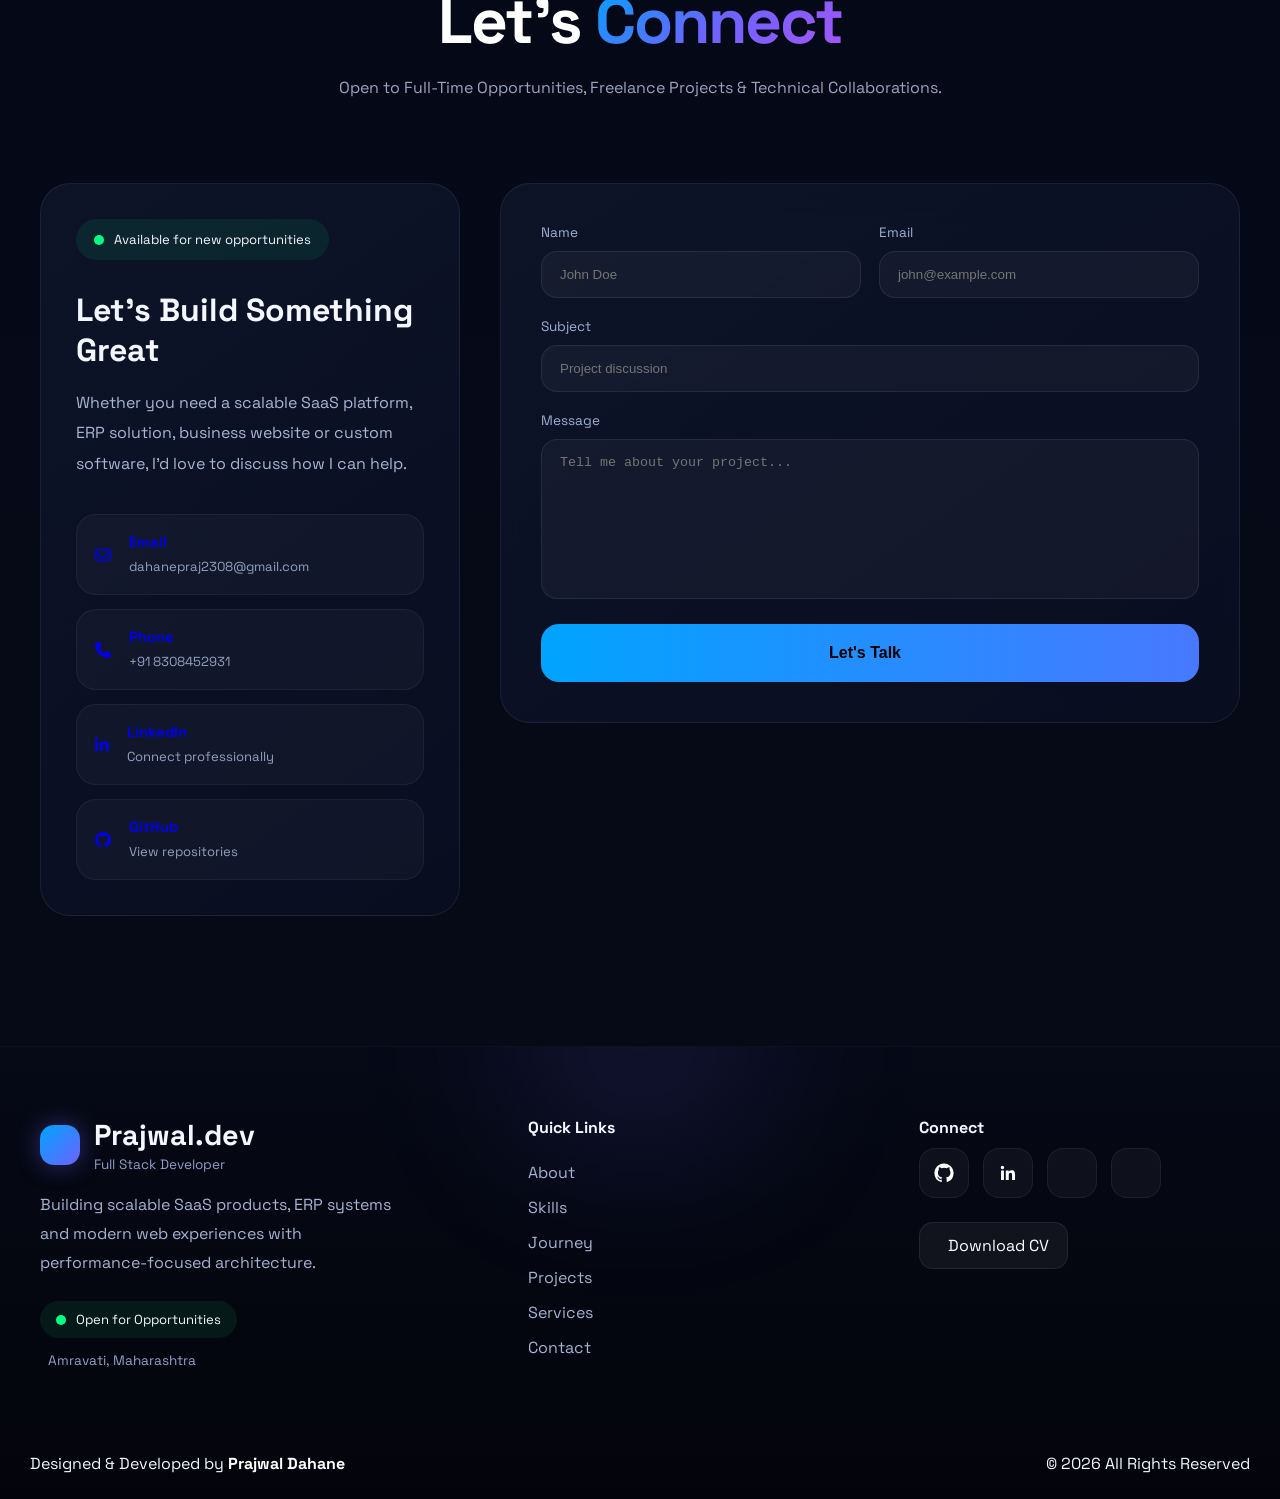
==== commit 038da55c: "Update project link to new URL" ====
--- a/index.html
+++ b/index.html
@@ -1002,7 +1002,7 @@
 
           </a>
 
-          <a href="https://shriprabhusoftlink.com/product/shalasarathi.html"
+          <a href="https://shalasarthi.com/"
             class="proj-action code-btn">
 
             <i data-lucide="layout-dashboard"></i>
